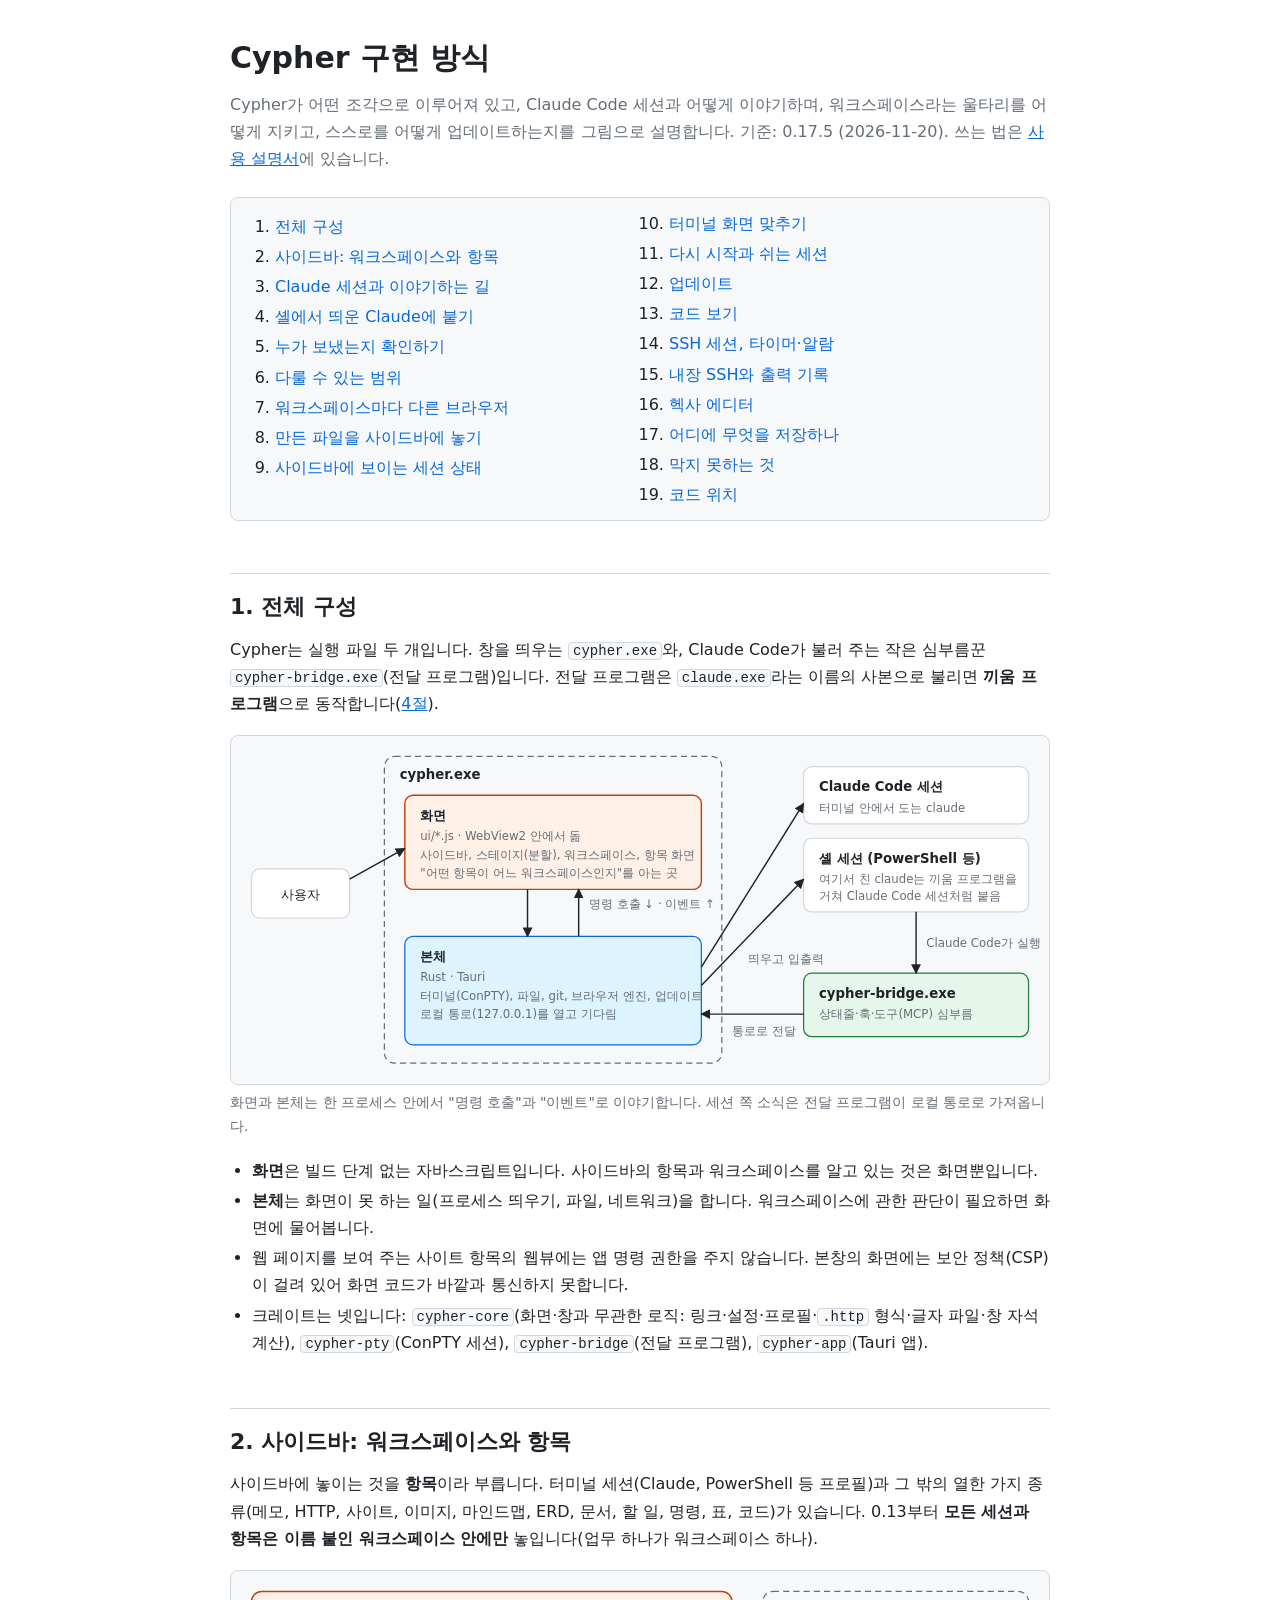
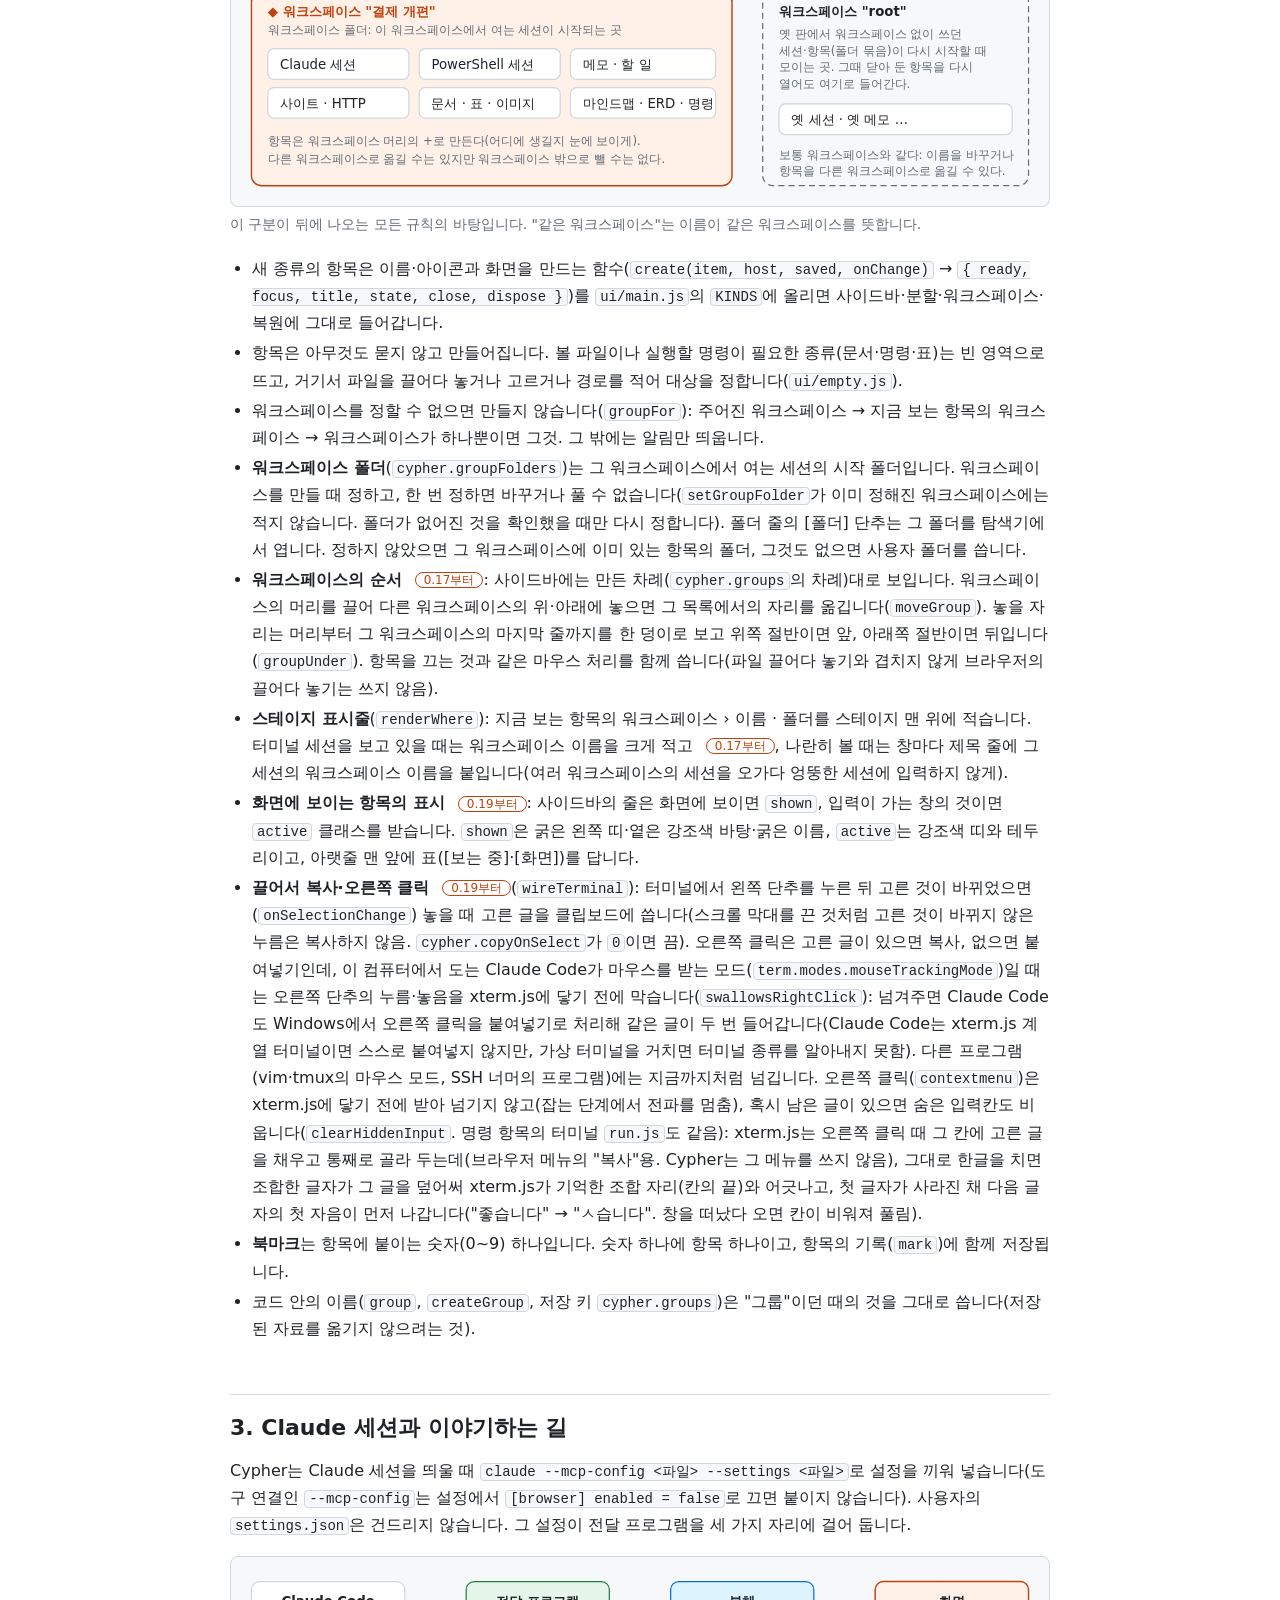
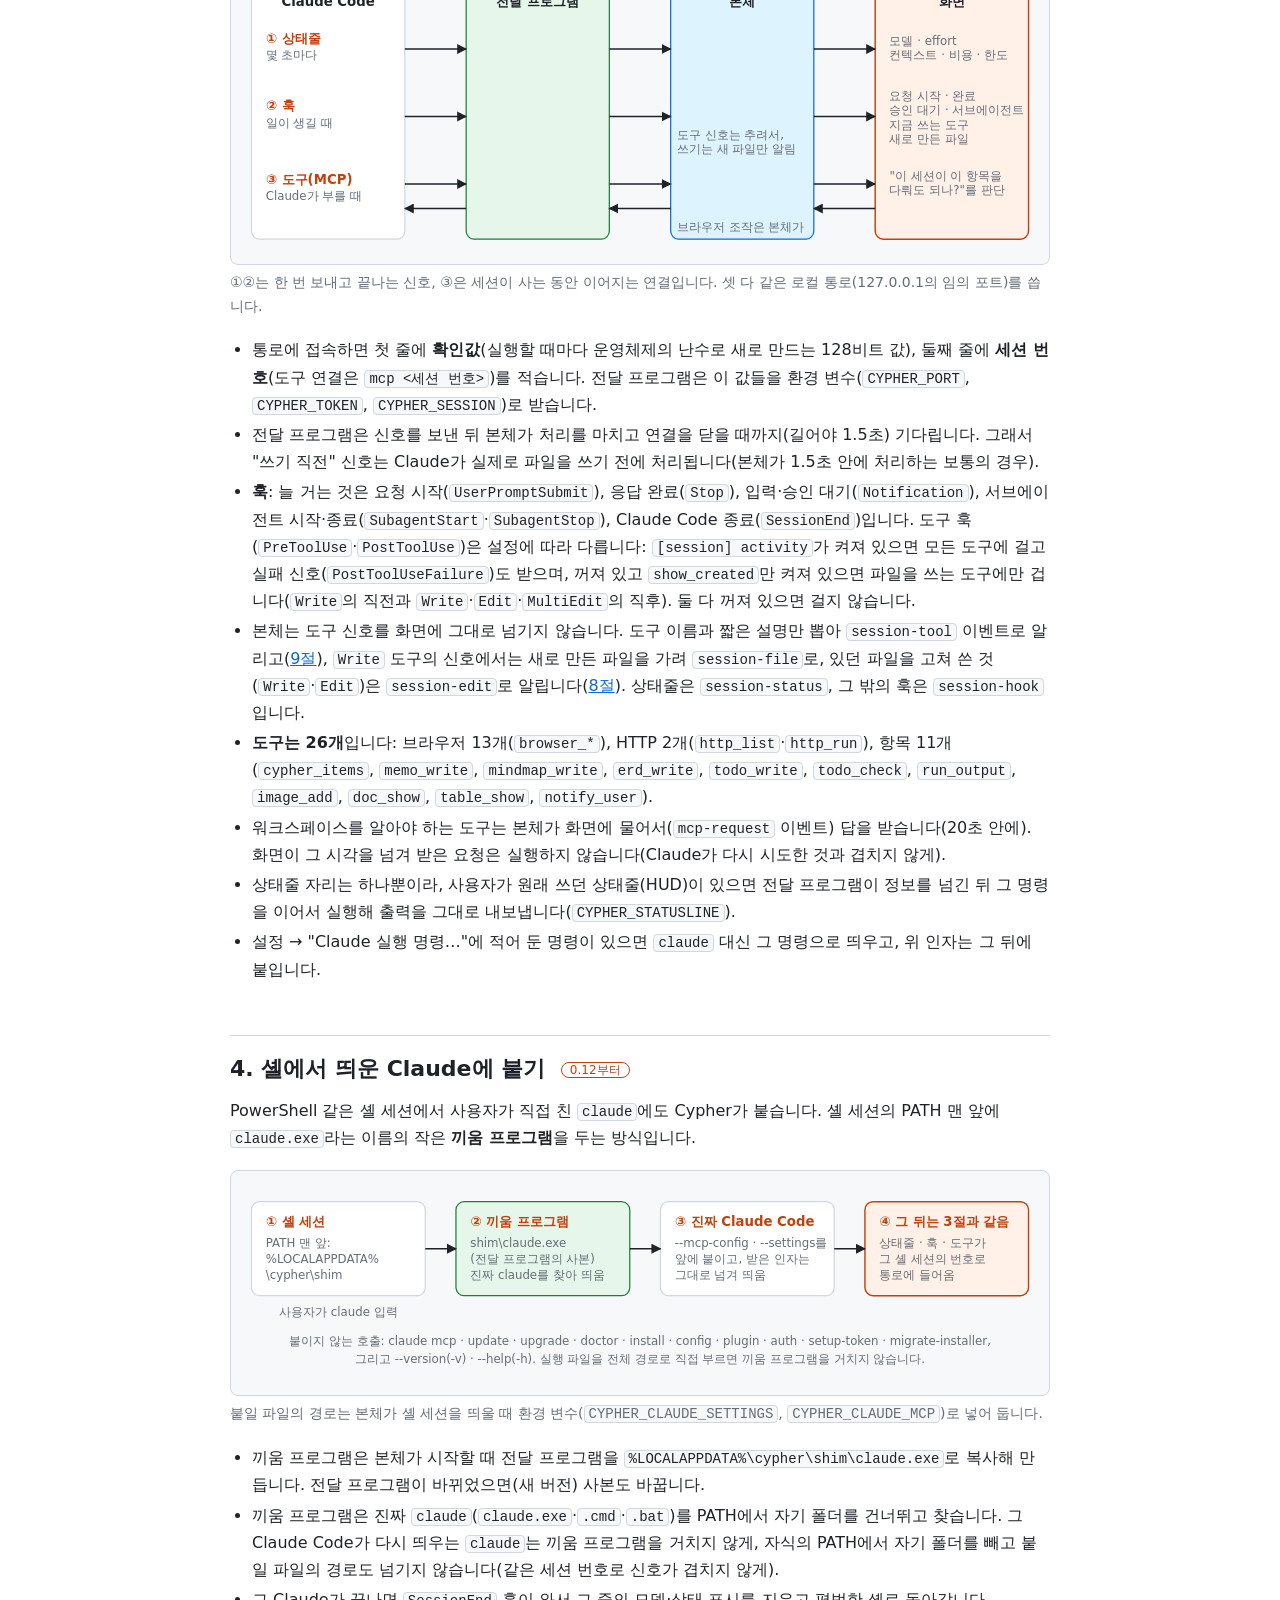
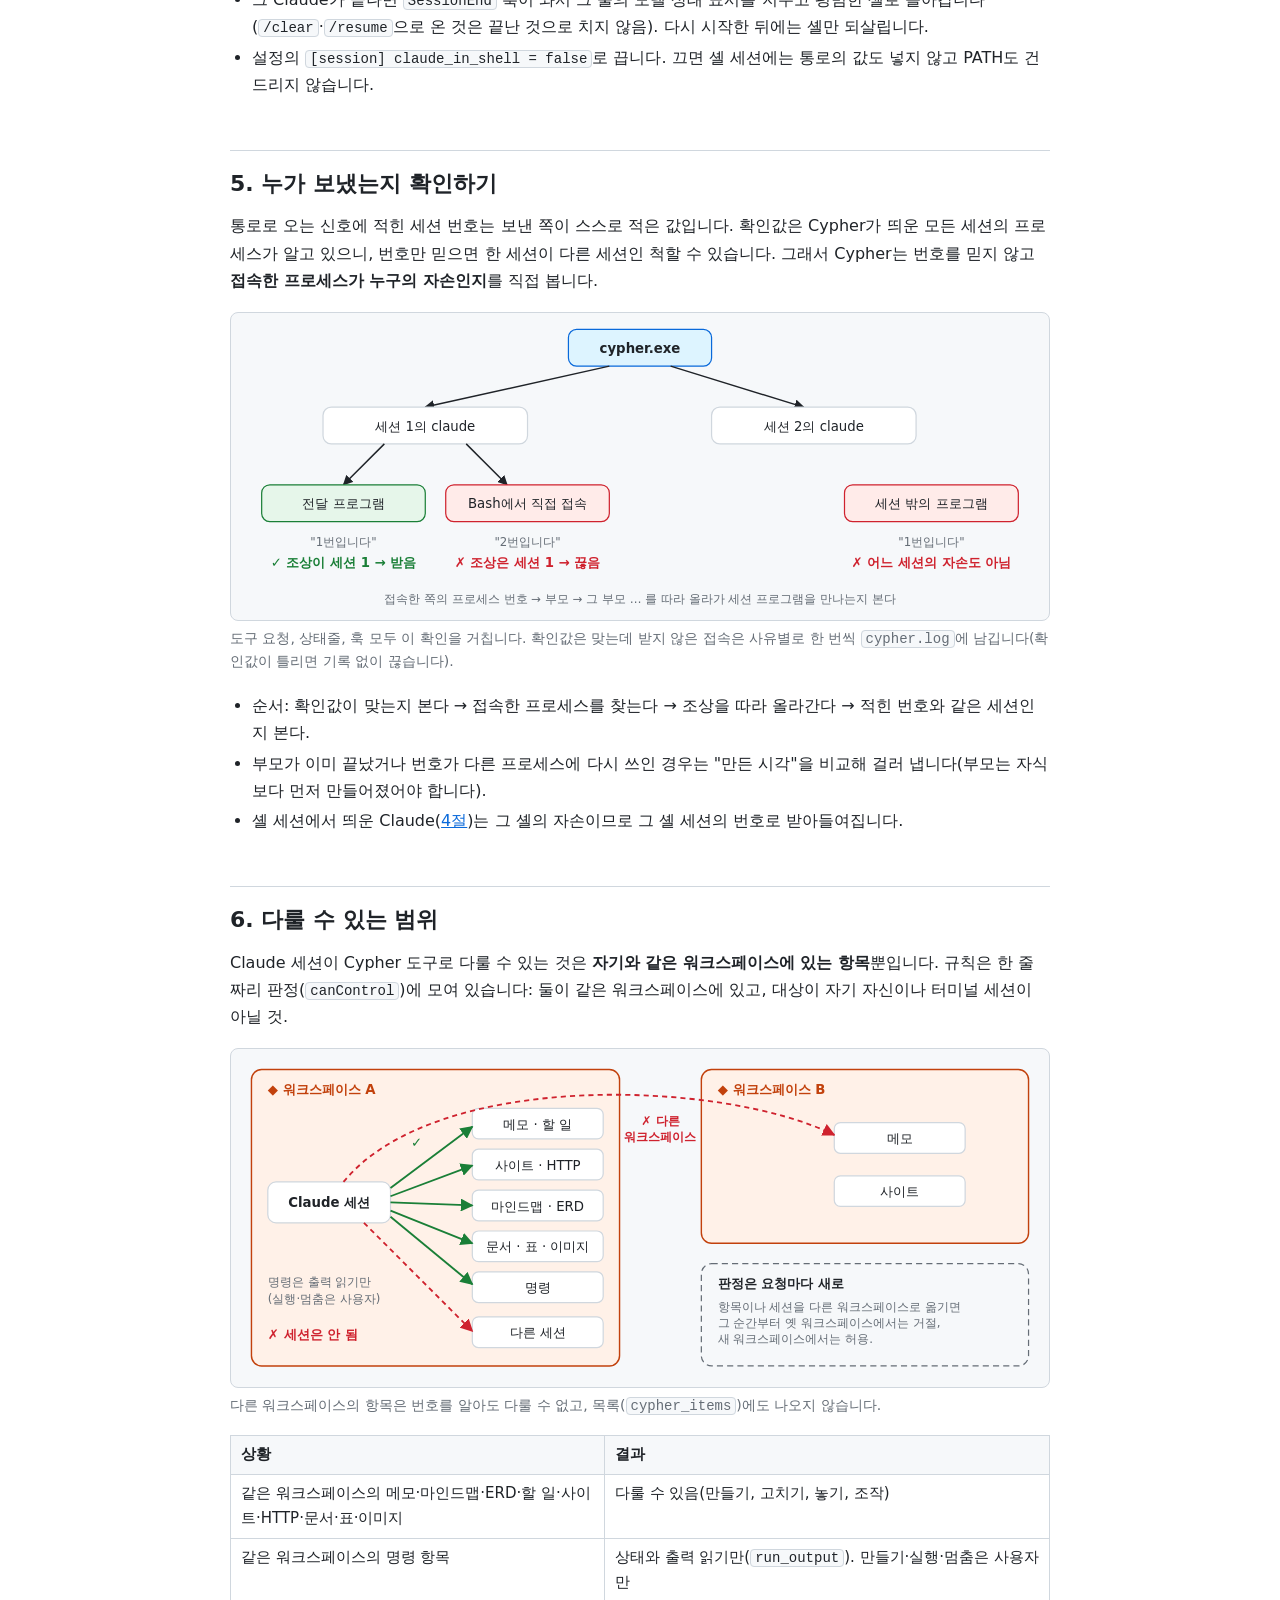
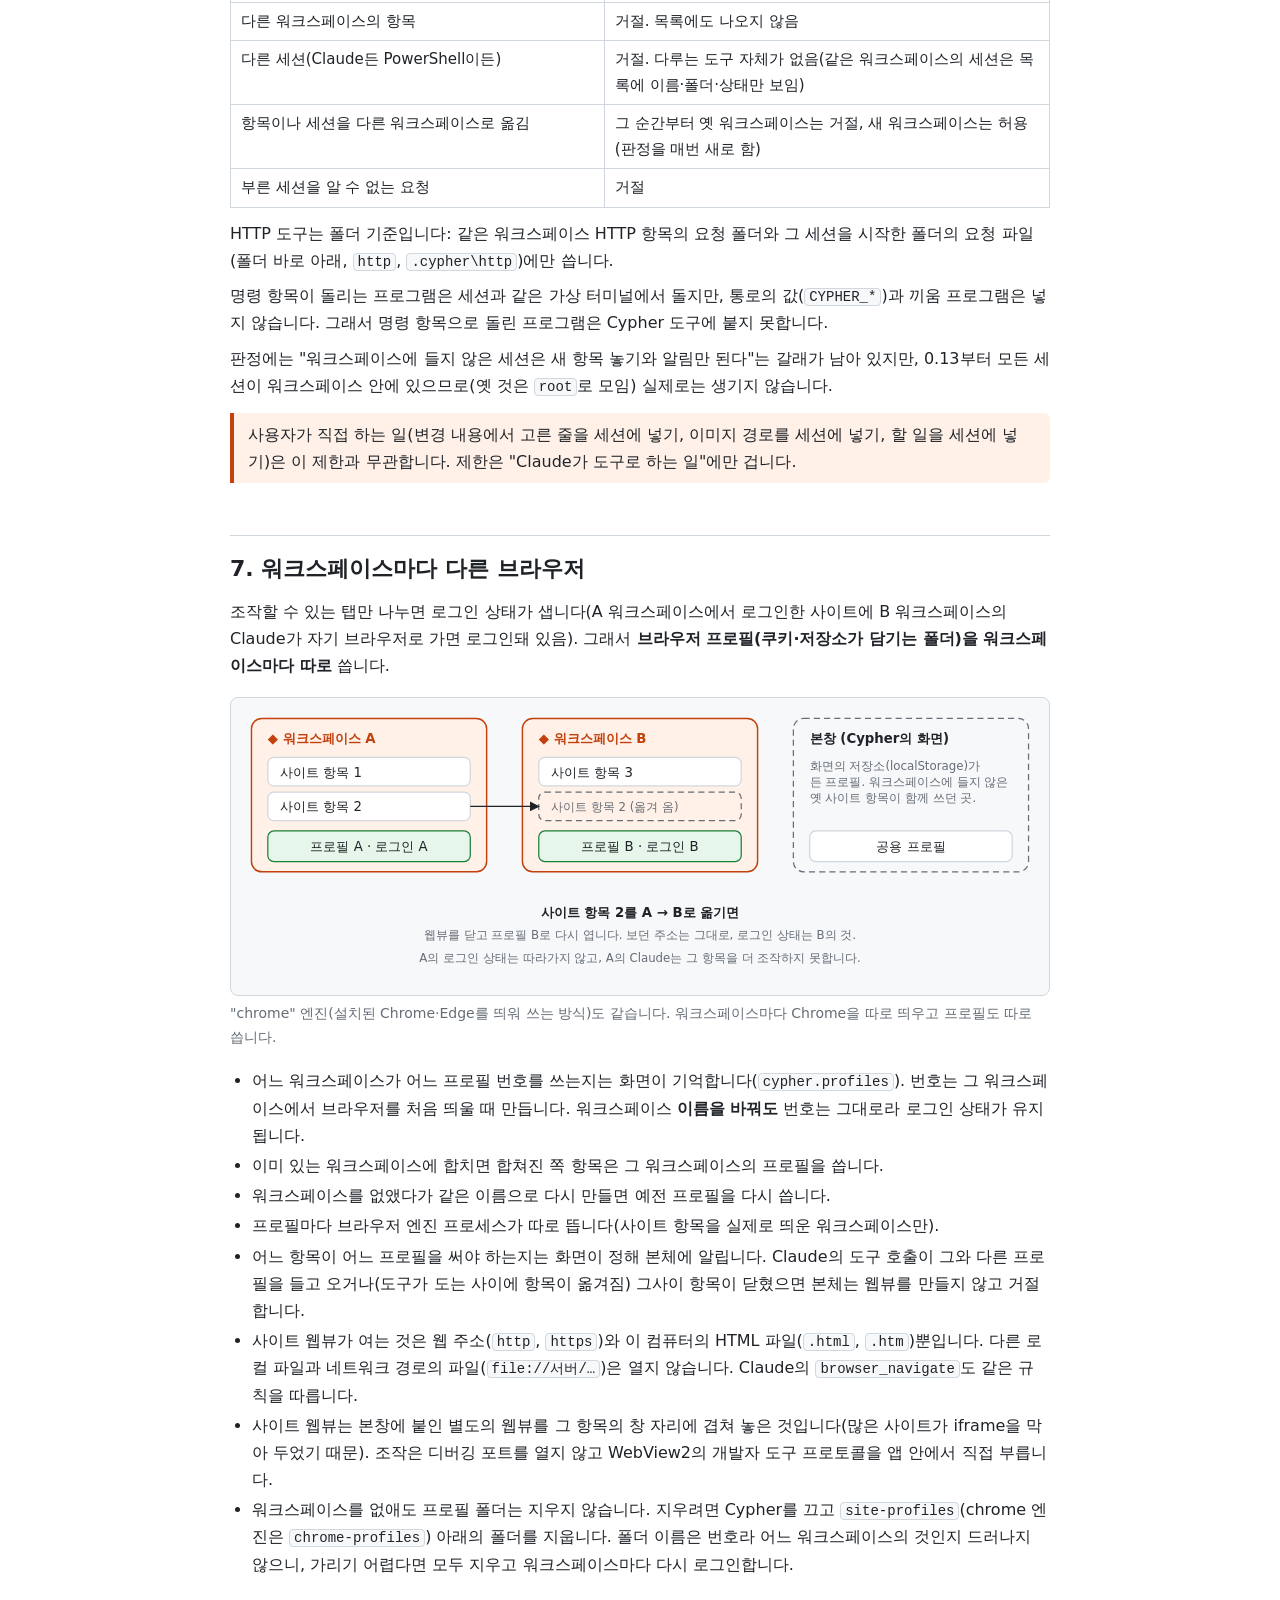
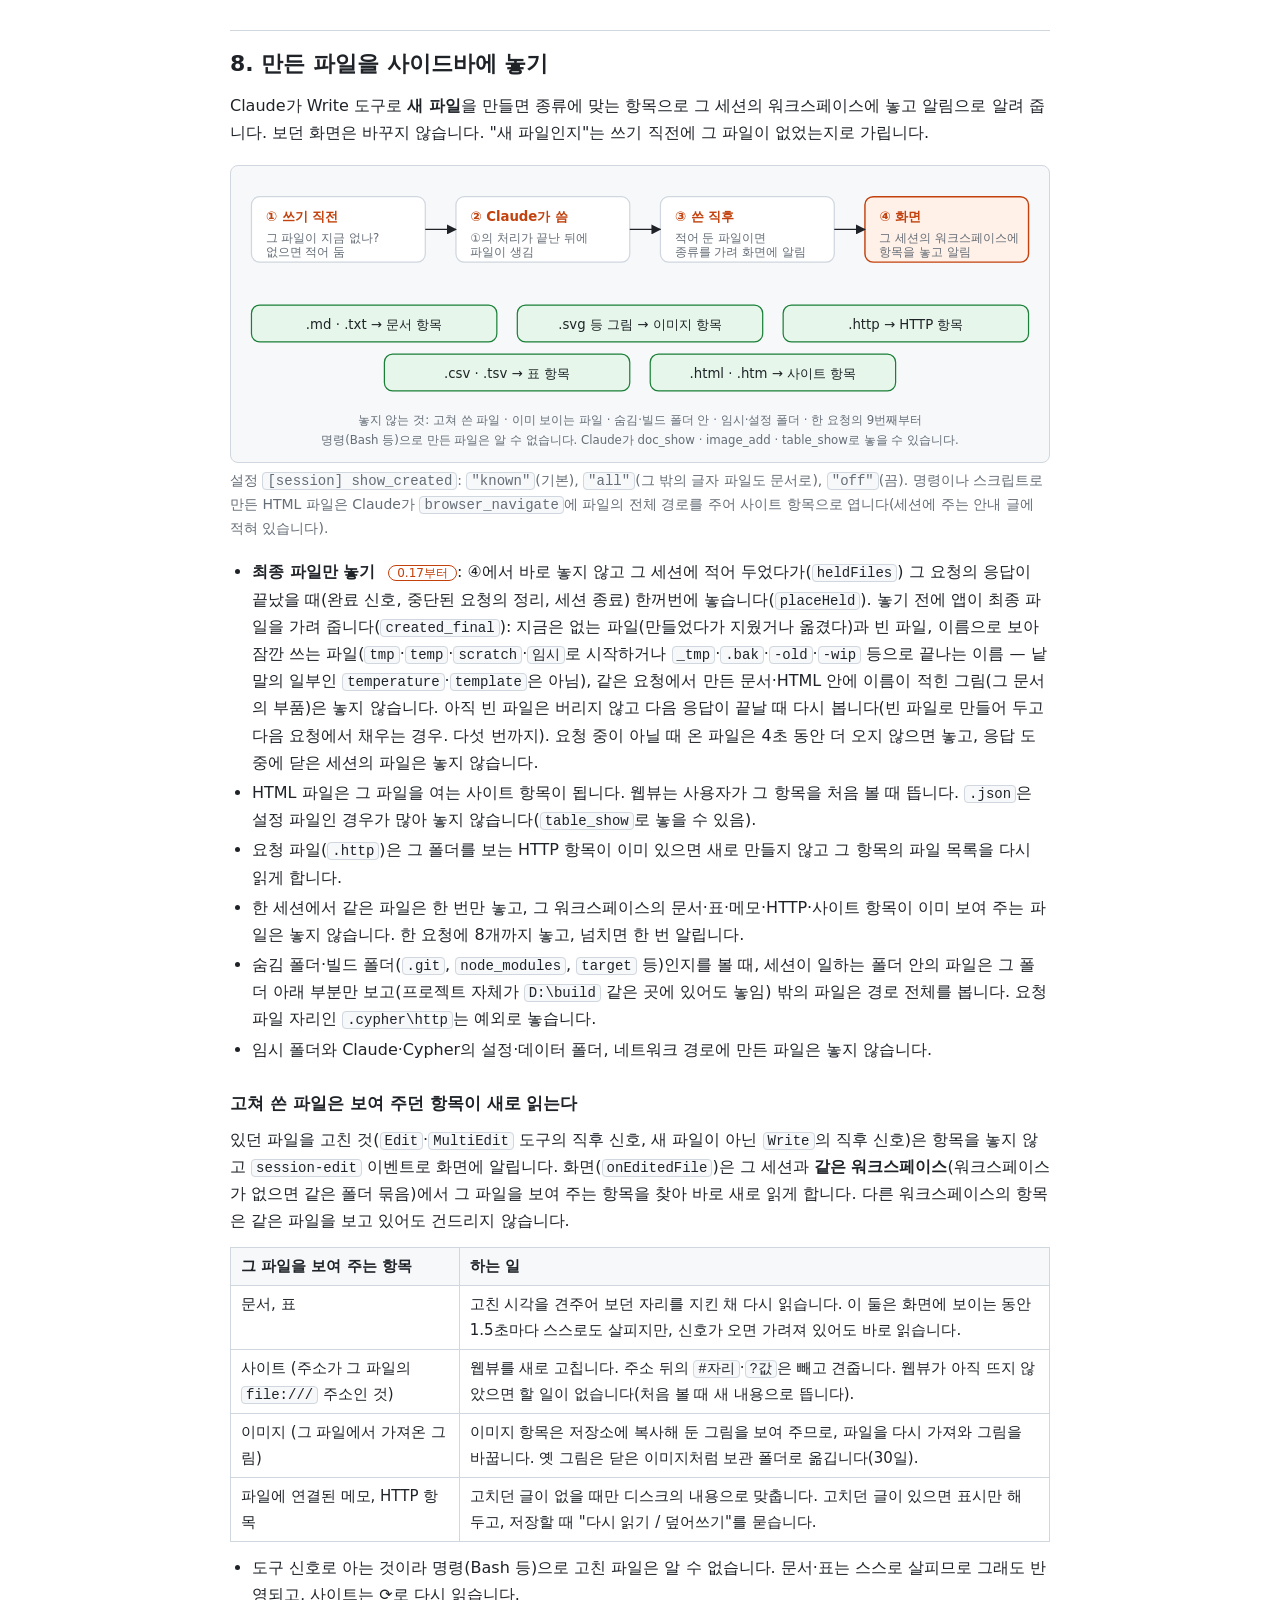
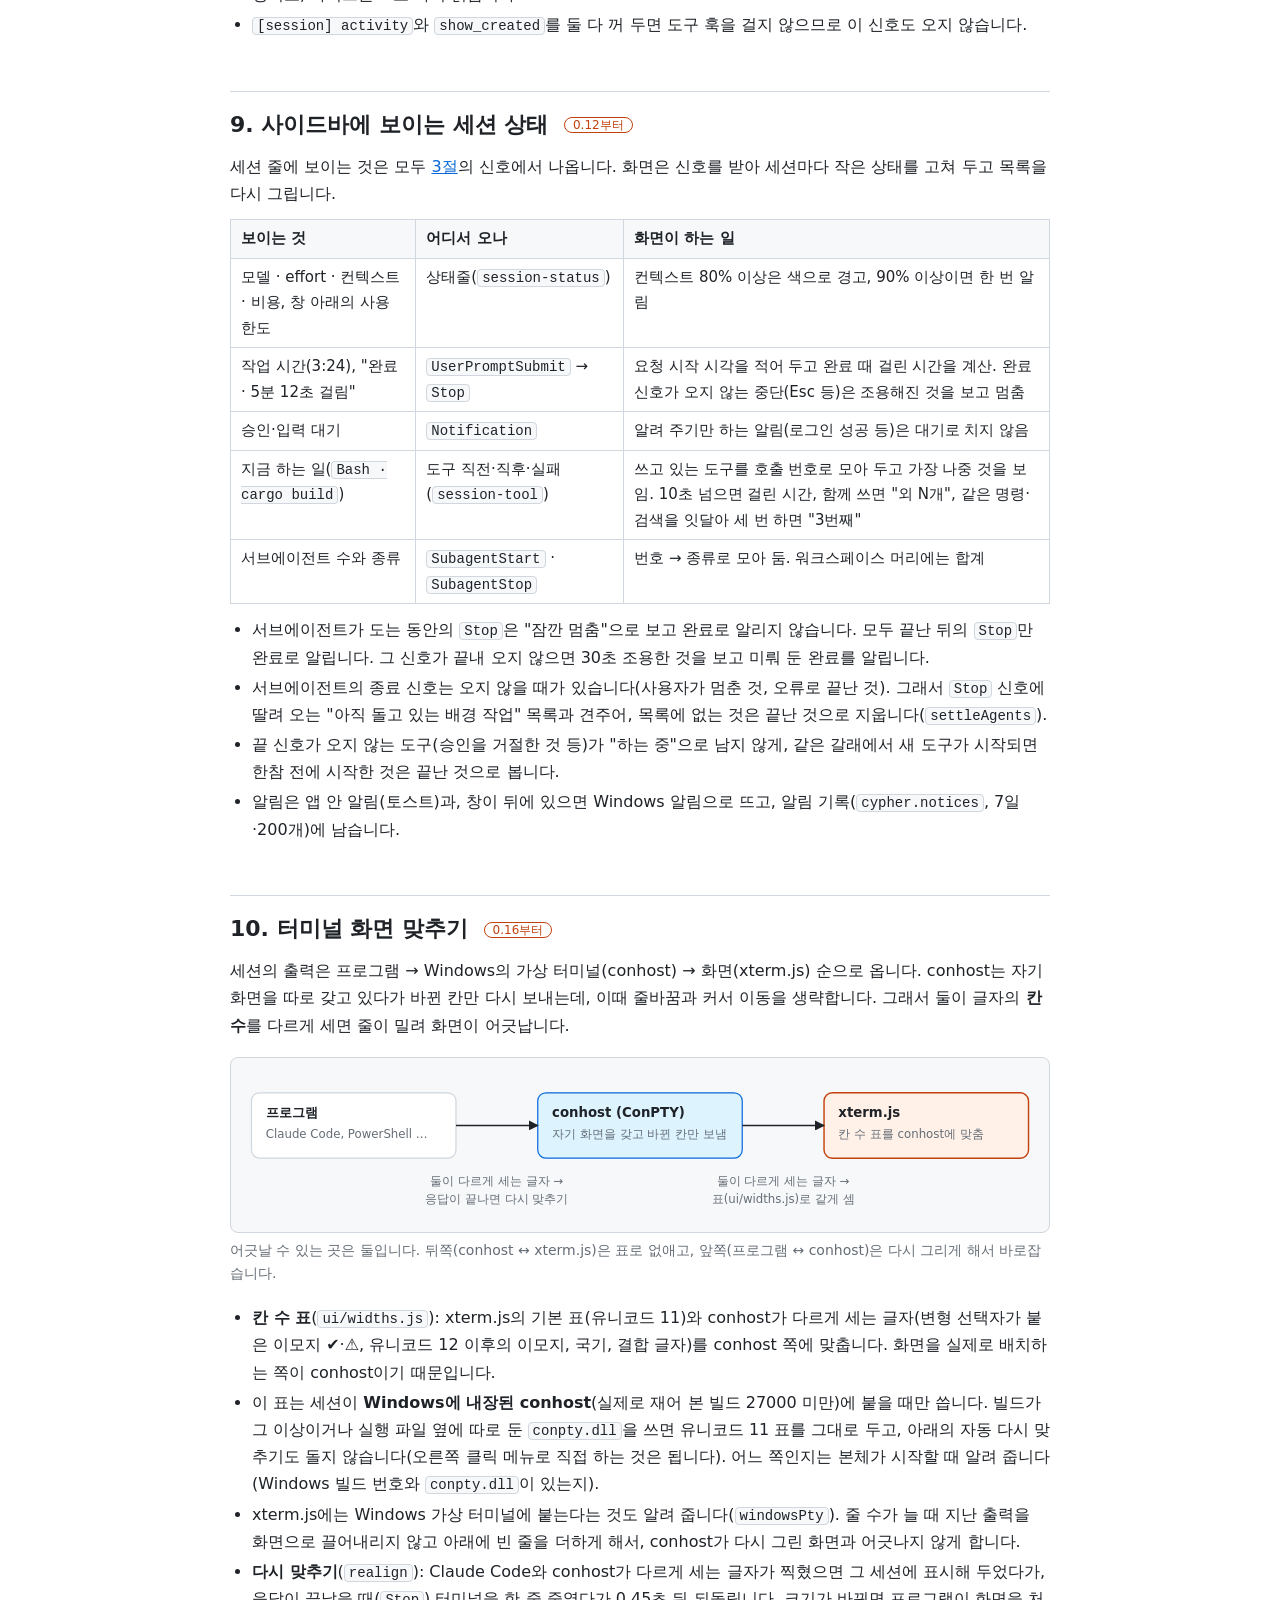
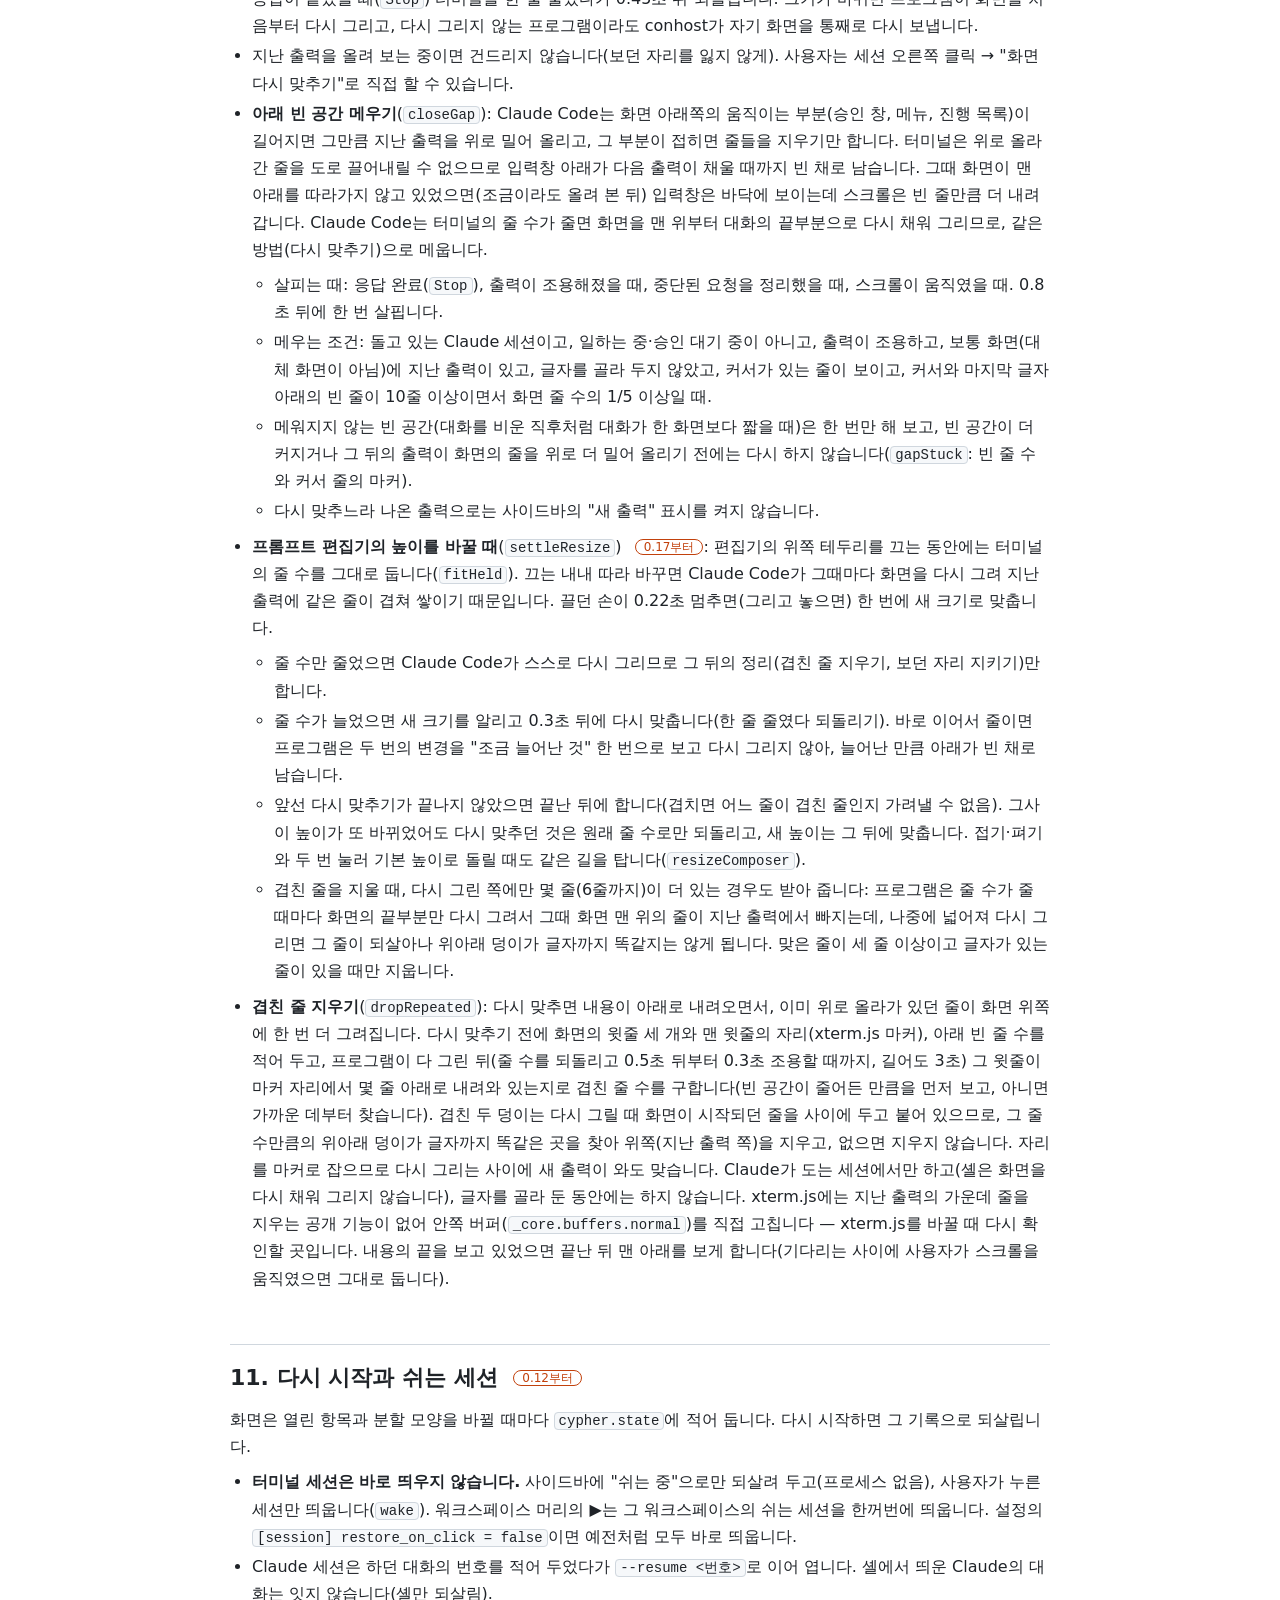
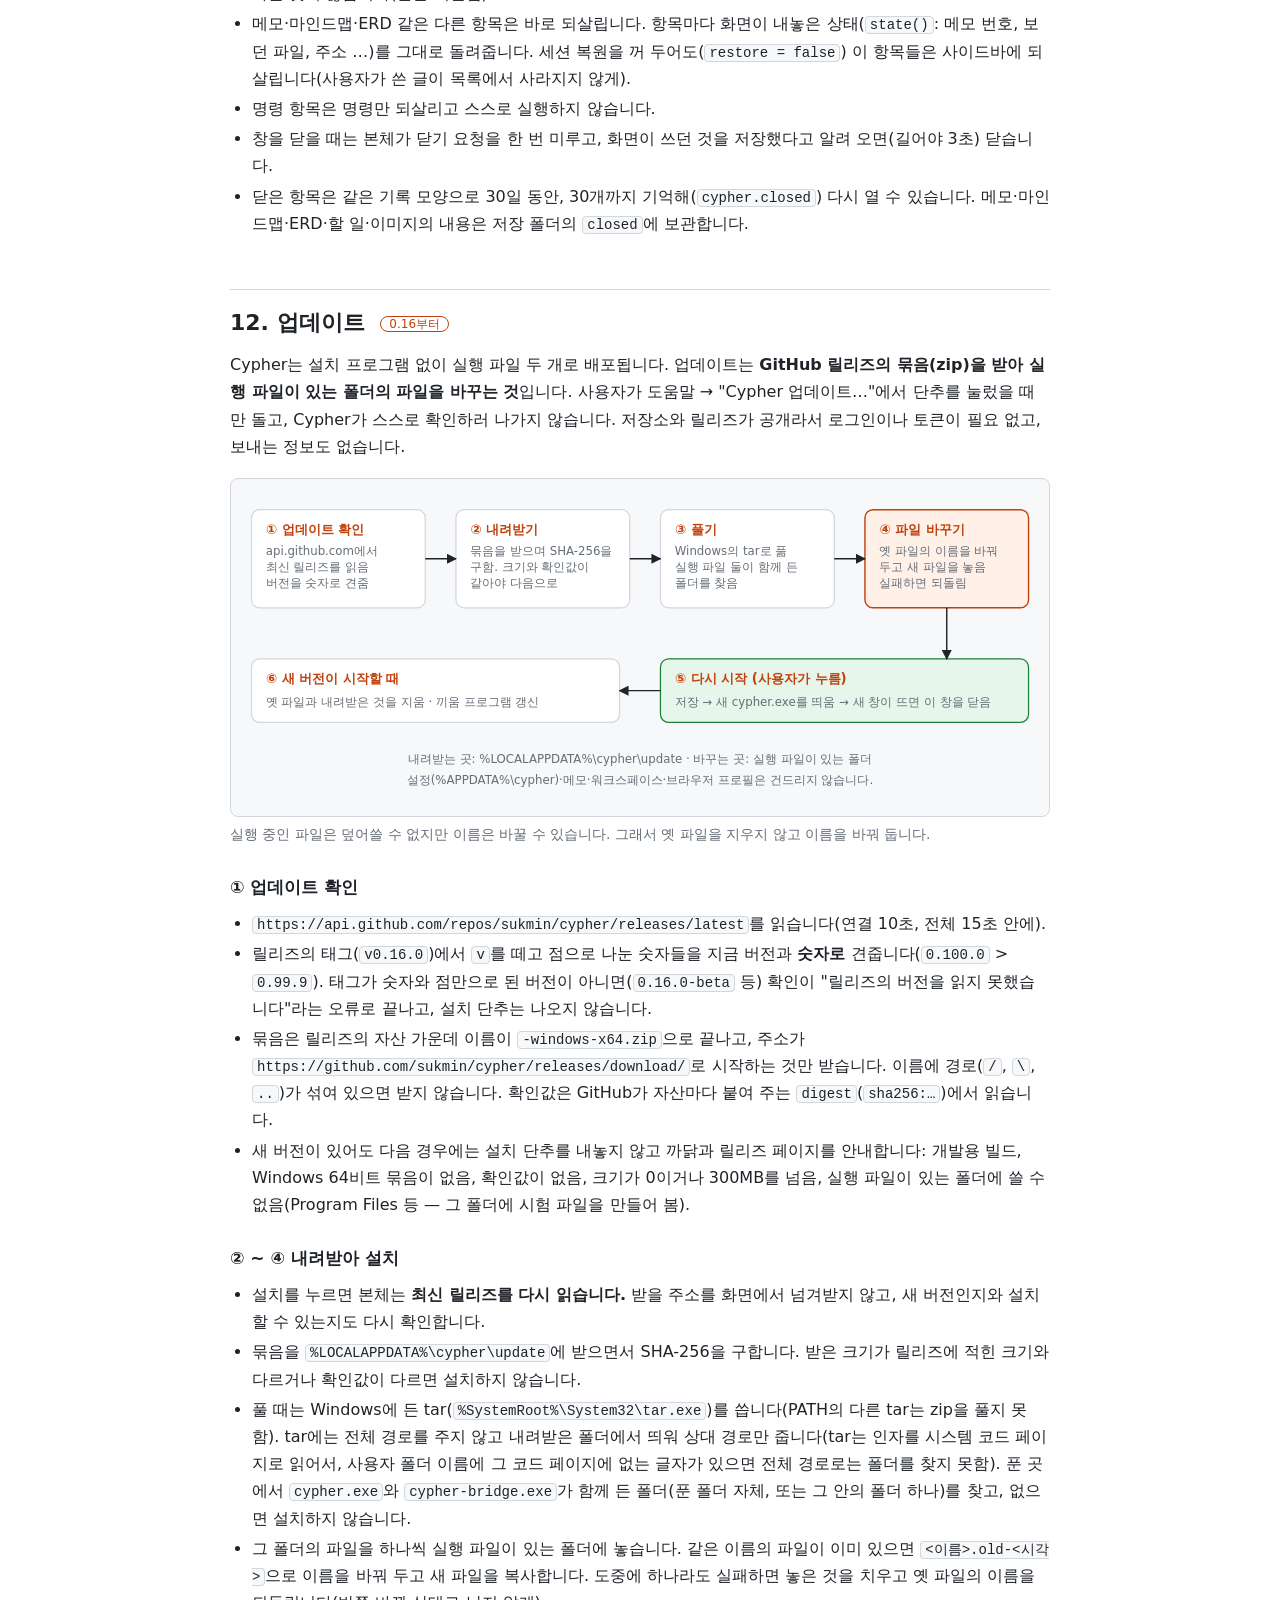
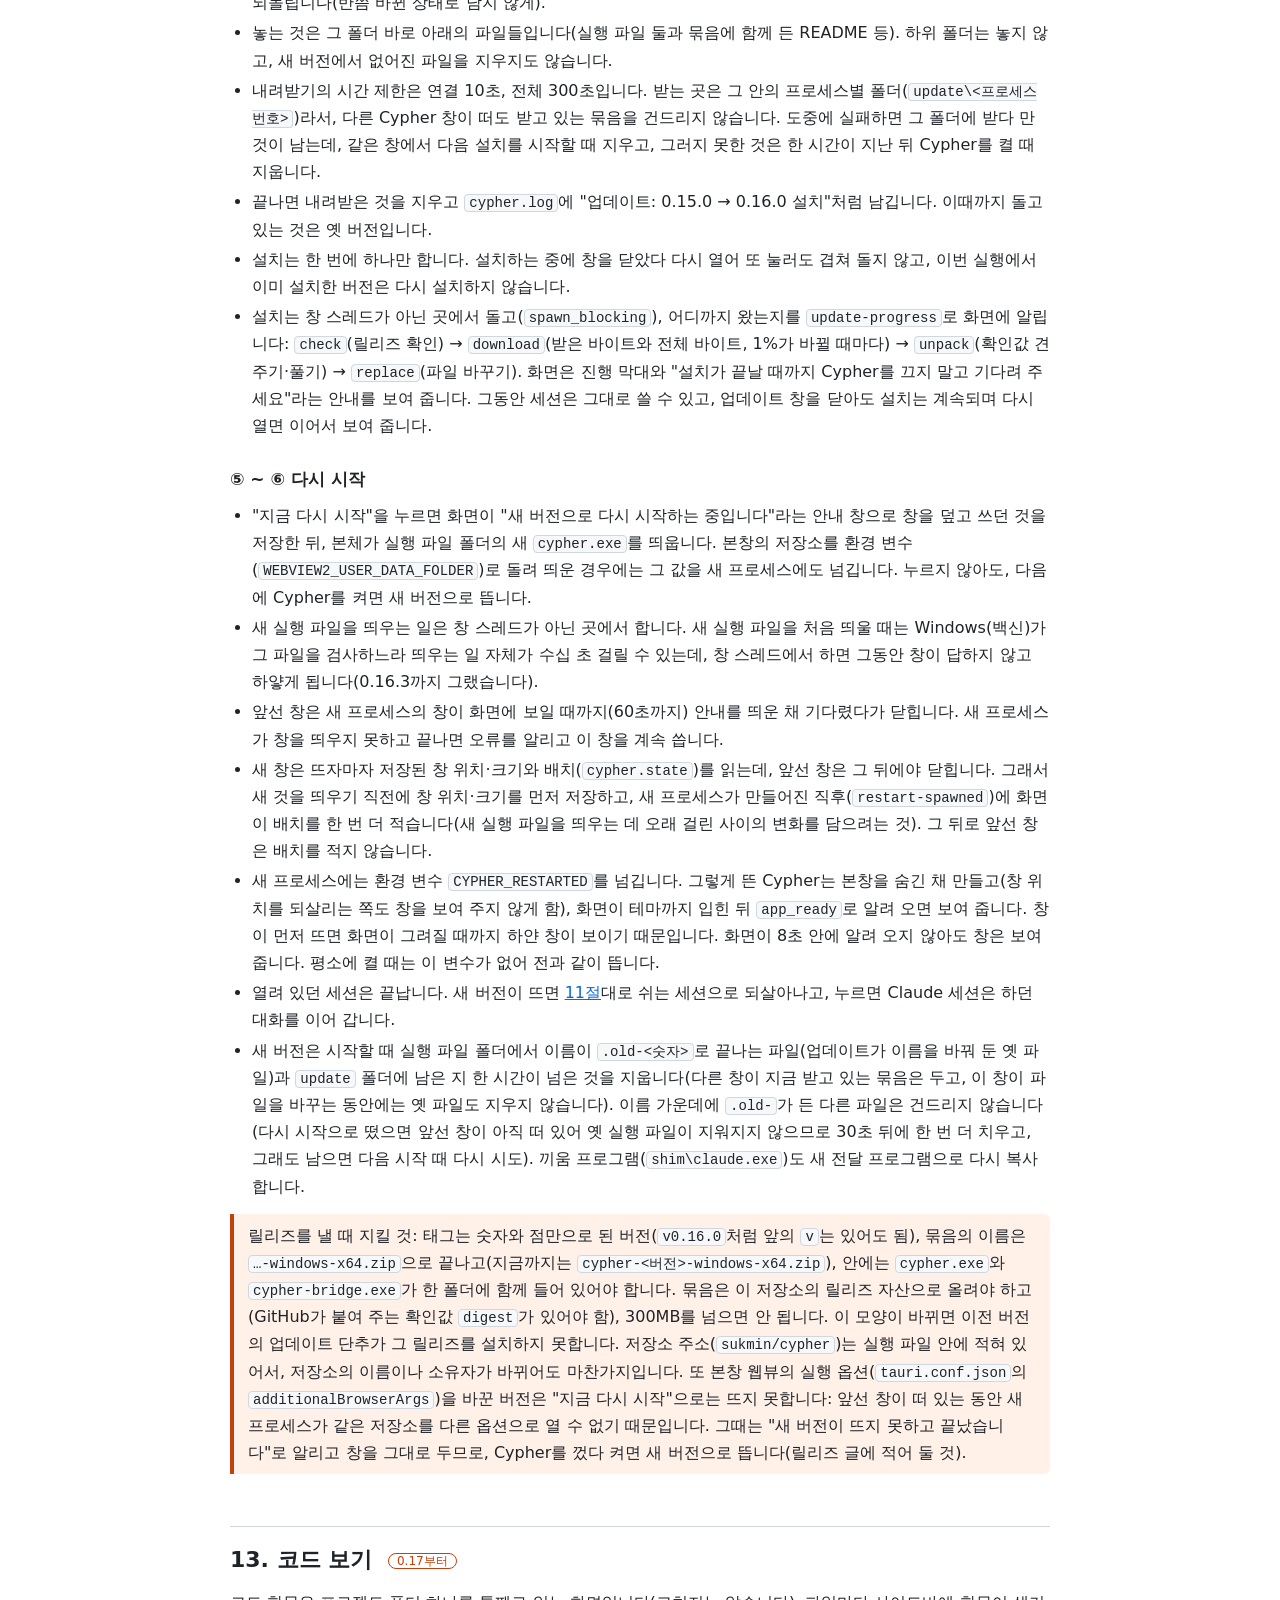
==== docs/architecture.html @ b6925a36 "0.19.0: 코드 차이 보기, SSH 글자 크기, 끌어서 복사, 워크스페이스별 SSH 연결, 오른쪽 클릭 붙여넣기·한글 첫 글자 고침 새 기능 - 코드 항목: [바뀐 파일] 목록" ====
<!doctype html>
<html lang="ko">
<head>
<meta charset="utf-8">
<meta name="viewport" content="width=device-width, initial-scale=1">
<title>Cypher 구현 방식</title>
<style>
  :root {
    --bg: #ffffff; --fg: #1f2328; --dim: #656d76; --line: #d0d7de; --box: #f6f8fa;
    --accent: #c2410c; --accent-soft: #fff1e8; --ok: #1a7f37; --ok-soft: #e6f6ea; --no: #cf222e; --no-soft: #ffebe9;
    --blue: #0969da; --blue-soft: #ddf4ff;
  }
  @media (prefers-color-scheme: dark) {
    :root {
      --bg: #0f1115; --fg: #e6e8eb; --dim: #9aa3ad; --line: #30363d; --box: #171b22;
      --accent: #f08a4b; --accent-soft: #2b1c12; --ok: #56d364; --ok-soft: #12261a; --no: #ff7b72; --no-soft: #2d1416;
      --blue: #58a6ff; --blue-soft: #10233a;
    }
  }
  * { box-sizing: border-box; }
  body { margin: 0; background: var(--bg); color: var(--fg); font: 16px/1.7 "Malgun Gothic", "Apple SD Gothic Neo", system-ui, sans-serif; }
  main { max-width: 860px; margin: 0 auto; padding: 32px 20px 80px; }
  h1 { font-size: 30px; margin: 0 0 6px; }
  h2 { font-size: 22px; margin: 52px 0 10px; padding-top: 14px; border-top: 1px solid var(--line); }
  h3 { font-size: 17px; margin: 26px 0 6px; }
  p { margin: 8px 0; }
  .lead { color: var(--dim); margin-bottom: 24px; }
  code { font: 14px Consolas, "D2Coding", monospace; background: var(--box); border: 1px solid var(--line); border-radius: 4px; padding: 0 4px; }
  a { color: var(--blue); }
  nav { background: var(--box); border: 1px solid var(--line); border-radius: 8px; padding: 12px 18px; margin: 20px 0; }
  nav ol { margin: 0; padding-left: 26px; columns: 2; column-gap: 32px; }
  nav a { color: var(--blue); text-decoration: none; }
  figure { margin: 18px 0; }
  figure svg { width: 100%; height: auto; display: block; border: 1px solid var(--line); border-radius: 8px; background: var(--box); }
  figcaption { color: var(--dim); font-size: 14px; margin-top: 6px; }
  table { border-collapse: collapse; width: 100%; margin: 12px 0; font-size: 15px; }
  th, td { border: 1px solid var(--line); padding: 6px 10px; text-align: left; vertical-align: top; }
  th { background: var(--box); }
  .note { border-left: 4px solid var(--accent); background: var(--accent-soft); padding: 8px 14px; border-radius: 0 6px 6px 0; margin: 14px 0; }
  ul, ol.steps { margin: 8px 0; padding-left: 22px; }
  li { margin: 3px 0; }
  .new { font-size: 12px; font-weight: normal; color: var(--accent); border: 1px solid var(--accent); border-radius: 99px; padding: 0 8px; margin-left: 8px; vertical-align: middle; }
  /* 그림 */
  svg text { font: 13px "Malgun Gothic", "Apple SD Gothic Neo", system-ui, sans-serif; fill: var(--fg); }
  svg .s { font-size: 11.5px; fill: var(--dim); }
  svg .h { font-weight: bold; }
  svg .b { fill: var(--bg); stroke: var(--line); stroke-width: 1.2; }
  svg .hi { fill: var(--accent-soft); stroke: var(--accent); stroke-width: 1.4; }
  svg .bl { fill: var(--blue-soft); stroke: var(--blue); stroke-width: 1.2; }
  svg .okb { fill: var(--ok-soft); stroke: var(--ok); stroke-width: 1.2; }
  svg .nob { fill: var(--no-soft); stroke: var(--no); stroke-width: 1.2; }
  svg .zone { fill: none; stroke: var(--dim); stroke-width: 1.2; stroke-dasharray: 6 4; }
  svg .a { stroke: var(--fg); stroke-width: 1.4; fill: none; marker-end: url(#arrow); }
  svg .aok { stroke: var(--ok); stroke-width: 1.8; fill: none; marker-end: url(#arrow-ok); }
  svg .ano { stroke: var(--no); stroke-width: 1.8; fill: none; stroke-dasharray: 5 4; marker-end: url(#arrow-no); }
  svg .tok { fill: var(--ok); font-weight: bold; }
  svg .tno { fill: var(--no); font-weight: bold; }
  svg .tac { fill: var(--accent); font-weight: bold; }
</style>
</head>
<body>
<!-- 그림들이 함께 쓰는 화살촉 -->
<svg width="0" height="0" style="position:absolute" aria-hidden="true">
  <defs>
    <marker id="arrow" viewBox="0 0 10 10" refX="9" refY="5" markerWidth="7" markerHeight="7" orient="auto-start-reverse"><path d="M0 0 L10 5 L0 10 z" fill="var(--fg)"/></marker>
    <marker id="arrow-ok" viewBox="0 0 10 10" refX="9" refY="5" markerWidth="7" markerHeight="7" orient="auto-start-reverse"><path d="M0 0 L10 5 L0 10 z" fill="var(--ok)"/></marker>
    <marker id="arrow-no" viewBox="0 0 10 10" refX="9" refY="5" markerWidth="7" markerHeight="7" orient="auto-start-reverse"><path d="M0 0 L10 5 L0 10 z" fill="var(--no)"/></marker>
  </defs>
</svg>
<main>
<h1>Cypher 구현 방식</h1>
<p class="lead">Cypher가 어떤 조각으로 이루어져 있고, Claude Code 세션과 어떻게 이야기하며, 워크스페이스라는 울타리를 어떻게 지키고, 스스로를 어떻게 업데이트하는지를 그림으로 설명합니다. 기준: 0.17.5 (2026-11-20). 쓰는 법은 <a href="manual.html">사용 설명서</a>에 있습니다.</p>

<nav>
<ol>
  <li><a href="#parts">전체 구성</a></li>
  <li><a href="#items">사이드바: 워크스페이스와 항목</a></li>
  <li><a href="#channel">Claude 세션과 이야기하는 길</a></li>
  <li><a href="#shim">셸에서 띄운 Claude에 붙기</a></li>
  <li><a href="#identity">누가 보냈는지 확인하기</a></li>
  <li><a href="#scope">다룰 수 있는 범위</a></li>
  <li><a href="#profiles">워크스페이스마다 다른 브라우저</a></li>
  <li><a href="#created">만든 파일을 사이드바에 놓기</a></li>
  <li><a href="#activity">사이드바에 보이는 세션 상태</a></li>
  <li><a href="#widths">터미널 화면 맞추기</a></li>
  <li><a href="#restore">다시 시작과 쉬는 세션</a></li>
  <li><a href="#update">업데이트</a></li>
  <li><a href="#code">코드 보기</a></li>
  <li><a href="#ssh">SSH 세션, 타이머·알람</a></li>
  <li><a href="#builtin-ssh">내장 SSH와 출력 기록</a></li>
  <li><a href="#hex">헥사 에디터</a></li>
  <li><a href="#storage">어디에 무엇을 저장하나</a></li>
  <li><a href="#limits">막지 못하는 것</a></li>
  <li><a href="#files">코드 위치</a></li>
</ol>
</nav>

<h2 id="parts">1. 전체 구성</h2>
<p>Cypher는 실행 파일 두 개입니다. 창을 띄우는 <code>cypher.exe</code>와, Claude Code가 불러 주는 작은 심부름꾼 <code>cypher-bridge.exe</code>(전달 프로그램)입니다. 전달 프로그램은 <code>claude.exe</code>라는 이름의 사본으로 불리면 <b>끼움 프로그램</b>으로 동작합니다(<a href="#shim">4절</a>).</p>
<figure>
<svg viewBox="0 0 800 340" role="img" aria-label="전체 구성 그림">
  <rect class="zone" x="150" y="20" width="330" height="300" rx="10"/>
  <text x="165" y="42" class="h">cypher.exe</text>
  <rect class="hi" x="170" y="58" width="290" height="92" rx="8"/>
  <text x="185" y="82" class="h">화면</text>
  <text x="185" y="102" class="s">ui/*.js · WebView2 안에서 돎</text>
  <text x="185" y="120" class="s">사이드바, 스테이지(분할), 워크스페이스, 항목 화면</text>
  <text x="185" y="138" class="s">"어떤 항목이 어느 워크스페이스인지"를 아는 곳</text>
  <rect class="bl" x="170" y="196" width="290" height="106" rx="8"/>
  <text x="185" y="220" class="h">본체</text>
  <text x="185" y="240" class="s">Rust · Tauri</text>
  <text x="185" y="258" class="s">터미널(ConPTY), 파일, git, 브라우저 엔진, 업데이트</text>
  <text x="185" y="276" class="s">로컬 통로(127.0.0.1)를 열고 기다림</text>
  <path class="a" d="M290 150 L290 196"/>
  <path class="a" d="M340 196 L340 150"/>
  <text x="350" y="168" class="s">명령 호출 ↓ · 이벤트 ↑</text>

  <rect class="b" x="20" y="130" width="96" height="48" rx="8"/>
  <text x="68" y="159" text-anchor="middle">사용자</text>
  <path class="a" d="M116 140 L170 110"/>

  <rect class="b" x="560" y="30" width="220" height="56" rx="8"/>
  <text x="575" y="54" class="h">Claude Code 세션</text>
  <text x="575" y="74" class="s">터미널 안에서 도는 claude</text>
  <rect class="b" x="560" y="100" width="220" height="72" rx="8"/>
  <text x="575" y="124" class="h">셸 세션 (PowerShell 등)</text>
  <text x="575" y="144" class="s">여기서 친 claude는 끼움 프로그램을</text>
  <text x="575" y="160" class="s">거쳐 Claude Code 세션처럼 붙음</text>
  <path class="a" d="M460 226 L560 66"/>
  <path class="a" d="M460 244 L560 140"/>
  <text x="506" y="222" class="s">띄우고 입출력</text>

  <rect class="okb" x="560" y="232" width="220" height="62" rx="8"/>
  <text x="575" y="256" class="h">cypher-bridge.exe</text>
  <text x="575" y="276" class="s">상태줄·훅·도구(MCP) 심부름</text>
  <path class="a" d="M670 172 L670 232"/>
  <text x="680" y="206" class="s">Claude Code가 실행</text>
  <path class="a" d="M560 272 L460 272"/>
  <text x="490" y="292" class="s">통로로 전달</text>
</svg>
<figcaption>화면과 본체는 한 프로세스 안에서 "명령 호출"과 "이벤트"로 이야기합니다. 세션 쪽 소식은 전달 프로그램이 로컬 통로로 가져옵니다.</figcaption>
</figure>
<ul>
  <li><b>화면</b>은 빌드 단계 없는 자바스크립트입니다. 사이드바의 항목과 워크스페이스를 알고 있는 것은 화면뿐입니다.</li>
  <li><b>본체</b>는 화면이 못 하는 일(프로세스 띄우기, 파일, 네트워크)을 합니다. 워크스페이스에 관한 판단이 필요하면 화면에 물어봅니다.</li>
  <li>웹 페이지를 보여 주는 사이트 항목의 웹뷰에는 앱 명령 권한을 주지 않습니다. 본창의 화면에는 보안 정책(CSP)이 걸려 있어 화면 코드가 바깥과 통신하지 못합니다.</li>
  <li>크레이트는 넷입니다: <code>cypher-core</code>(화면·창과 무관한 로직: 링크·설정·프로필·<code>.http</code> 형식·글자 파일·창 자석 계산), <code>cypher-pty</code>(ConPTY 세션), <code>cypher-bridge</code>(전달 프로그램), <code>cypher-app</code>(Tauri 앱).</li>
</ul>

<h2 id="items">2. 사이드바: 워크스페이스와 항목</h2>
<p>사이드바에 놓이는 것을 <b>항목</b>이라 부릅니다. 터미널 세션(Claude, PowerShell 등 프로필)과 그 밖의 열한 가지 종류(메모, HTTP, 사이트, 이미지, 마인드맵, ERD, 문서, 할 일, 명령, 표, 코드)가 있습니다. 0.13부터 <b>모든 세션과 항목은 이름 붙인 워크스페이스 안에만</b> 놓입니다(업무 하나가 워크스페이스 하나).</p>
<figure>
<svg viewBox="0 0 800 230" role="img" aria-label="워크스페이스와 항목">
  <rect class="hi" x="20" y="20" width="470" height="190" rx="10"/>
  <text x="36" y="44" class="tac">◆ 워크스페이스 "결제 개편"</text>
  <text x="36" y="62" class="s">워크스페이스 폴더: 이 워크스페이스에서 여는 세션이 시작되는 곳</text>
  <rect class="b" x="36" y="76" width="138" height="30" rx="6"/><text x="48" y="96">Claude 세션</text>
  <rect class="b" x="184" y="76" width="138" height="30" rx="6"/><text x="196" y="96">PowerShell 세션</text>
  <rect class="b" x="332" y="76" width="142" height="30" rx="6"/><text x="344" y="96">메모 · 할 일</text>
  <rect class="b" x="36" y="114" width="138" height="30" rx="6"/><text x="48" y="134">사이트 · HTTP</text>
  <rect class="b" x="184" y="114" width="138" height="30" rx="6"/><text x="196" y="134">문서 · 표 · 이미지</text>
  <rect class="b" x="332" y="114" width="142" height="30" rx="6"/><text x="344" y="134">마인드맵 · ERD · 명령</text>
  <text x="36" y="170" class="s">항목은 워크스페이스 머리의 +로 만든다(어디에 생길지 눈에 보이게).</text>
  <text x="36" y="188" class="s">다른 워크스페이스로 옮길 수는 있지만 워크스페이스 밖으로 뺄 수는 없다.</text>

  <rect class="zone" x="520" y="20" width="260" height="190" rx="10"/>
  <text x="536" y="44" class="h">워크스페이스 "root"</text>
  <text x="536" y="66" class="s">옛 판에서 워크스페이스 없이 쓰던</text>
  <text x="536" y="82" class="s">세션·항목(폴더 묶음)이 다시 시작할 때</text>
  <text x="536" y="98" class="s">모이는 곳. 그때 닫아 둔 항목을 다시</text>
  <text x="536" y="114" class="s">열어도 여기로 들어간다.</text>
  <rect class="b" x="536" y="130" width="228" height="30" rx="6"/><text x="548" y="150">옛 세션 · 옛 메모 …</text>
  <text x="536" y="184" class="s">보통 워크스페이스와 같다: 이름을 바꾸거나</text>
  <text x="536" y="200" class="s">항목을 다른 워크스페이스로 옮길 수 있다.</text>
</svg>
<figcaption>이 구분이 뒤에 나오는 모든 규칙의 바탕입니다. "같은 워크스페이스"는 이름이 같은 워크스페이스를 뜻합니다.</figcaption>
</figure>
<ul>
  <li>새 종류의 항목은 이름·아이콘과 화면을 만드는 함수(<code>create(item, host, saved, onChange)</code> → <code>{ ready, focus, title, state, close, dispose }</code>)를 <code>ui/main.js</code>의 <code>KINDS</code>에 올리면 사이드바·분할·워크스페이스·복원에 그대로 들어갑니다.</li>
  <li>항목은 아무것도 묻지 않고 만들어집니다. 볼 파일이나 실행할 명령이 필요한 종류(문서·명령·표)는 빈 영역으로 뜨고, 거기서 파일을 끌어다 놓거나 고르거나 경로를 적어 대상을 정합니다(<code>ui/empty.js</code>).</li>
  <li>워크스페이스를 정할 수 없으면 만들지 않습니다(<code>groupFor</code>): 주어진 워크스페이스 → 지금 보는 항목의 워크스페이스 → 워크스페이스가 하나뿐이면 그것. 그 밖에는 알림만 띄웁니다.</li>
  <li><b>워크스페이스 폴더</b>(<code>cypher.groupFolders</code>)는 그 워크스페이스에서 여는 세션의 시작 폴더입니다. 워크스페이스를 만들 때 정하고, 한 번 정하면 바꾸거나 풀 수 없습니다(<code>setGroupFolder</code>가 이미 정해진 워크스페이스에는 적지 않습니다. 폴더가 없어진 것을 확인했을 때만 다시 정합니다). 폴더 줄의 [폴더] 단추는 그 폴더를 탐색기에서 엽니다. 정하지 않았으면 그 워크스페이스에 이미 있는 항목의 폴더, 그것도 없으면 사용자 폴더를 씁니다.</li>
  <li><b>워크스페이스의 순서</b> <span class="new">0.17부터</span>: 사이드바에는 만든 차례(<code>cypher.groups</code>의 차례)대로 보입니다. 워크스페이스의 머리를 끌어 다른 워크스페이스의 위·아래에 놓으면 그 목록에서의 자리를 옮깁니다(<code>moveGroup</code>). 놓을 자리는 머리부터 그 워크스페이스의 마지막 줄까지를 한 덩이로 보고 위쪽 절반이면 앞, 아래쪽 절반이면 뒤입니다(<code>groupUnder</code>). 항목을 끄는 것과 같은 마우스 처리를 함께 씁니다(파일 끌어다 놓기와 겹치지 않게 브라우저의 끌어다 놓기는 쓰지 않음).</li>
  <li><b>스테이지 표시줄</b>(<code>renderWhere</code>): 지금 보는 항목의 워크스페이스 › 이름 · 폴더를 스테이지 맨 위에 적습니다. 터미널 세션을 보고 있을 때는 워크스페이스 이름을 크게 적고 <span class="new">0.17부터</span>, 나란히 볼 때는 창마다 제목 줄에 그 세션의 워크스페이스 이름을 붙입니다(여러 워크스페이스의 세션을 오가다 엉뚱한 세션에 입력하지 않게).</li>
  <li><b>화면에 보이는 항목의 표시</b> <span class="new">0.19부터</span>: 사이드바의 줄은 화면에 보이면 <code>shown</code>, 입력이 가는 창의 것이면 <code>active</code> 클래스를 받습니다. <code>shown</code>은 굵은 왼쪽 띠·옅은 강조색 바탕·굵은 이름, <code>active</code>는 강조색 띠와 테두리이고, 아랫줄 맨 앞에 표([보는 중]·[화면])를 답니다.</li>
  <li><b>끌어서 복사·오른쪽 클릭</b> <span class="new">0.19부터</span>(<code>wireTerminal</code>): 터미널에서 왼쪽 단추를 누른 뒤 고른 것이 바뀌었으면(<code>onSelectionChange</code>) 놓을 때 고른 글을 클립보드에 씁니다(스크롤 막대를 끈 것처럼 고른 것이 바뀌지 않은 누름은 복사하지 않음. <code>cypher.copyOnSelect</code>가 <code>0</code>이면 끔). 오른쪽 클릭은 고른 글이 있으면 복사, 없으면 붙여넣기인데, 이 컴퓨터에서 도는 Claude Code가 마우스를 받는 모드(<code>term.modes.mouseTrackingMode</code>)일 때는 오른쪽 단추의 누름·놓음을 xterm.js에 닿기 전에 막습니다(<code>swallowsRightClick</code>): 넘겨주면 Claude Code도 Windows에서 오른쪽 클릭을 붙여넣기로 처리해 같은 글이 두 번 들어갑니다(Claude Code는 xterm.js 계열 터미널이면 스스로 붙여넣지 않지만, 가상 터미널을 거치면 터미널 종류를 알아내지 못함). 다른 프로그램(vim·tmux의 마우스 모드, SSH 너머의 프로그램)에는 지금까지처럼 넘깁니다. 오른쪽 클릭(<code>contextmenu</code>)은 xterm.js에 닿기 전에 받아 넘기지 않고(잡는 단계에서 전파를 멈춤), 혹시 남은 글이 있으면 숨은 입력칸도 비웁니다(<code>clearHiddenInput</code>. 명령 항목의 터미널 <code>run.js</code>도 같음): xterm.js는 오른쪽 클릭 때 그 칸에 고른 글을 채우고 통째로 골라 두는데(브라우저 메뉴의 "복사"용. Cypher는 그 메뉴를 쓰지 않음), 그대로 한글을 치면 조합한 글자가 그 글을 덮어써 xterm.js가 기억한 조합 자리(칸의 끝)와 어긋나고, 첫 글자가 사라진 채 다음 글자의 첫 자음이 먼저 나갑니다("좋습니다" → "ㅅ습니다". 창을 떠났다 오면 칸이 비워져 풀림).</li>
  <li><b>북마크</b>는 항목에 붙이는 숫자(0~9) 하나입니다. 숫자 하나에 항목 하나이고, 항목의 기록(<code>mark</code>)에 함께 저장됩니다.</li>
  <li>코드 안의 이름(<code>group</code>, <code>createGroup</code>, 저장 키 <code>cypher.groups</code>)은 "그룹"이던 때의 것을 그대로 씁니다(저장된 자료를 옮기지 않으려는 것).</li>
</ul>

<h2 id="channel">3. Claude 세션과 이야기하는 길</h2>
<p>Cypher는 Claude 세션을 띄울 때 <code>claude --mcp-config &lt;파일&gt; --settings &lt;파일&gt;</code>로 설정을 끼워 넣습니다(도구 연결인 <code>--mcp-config</code>는 설정에서 <code>[browser] enabled = false</code>로 끄면 붙이지 않습니다). 사용자의 <code>settings.json</code>은 건드리지 않습니다. 그 설정이 전달 프로그램을 세 가지 자리에 걸어 둡니다.</p>
<figure>
<svg viewBox="0 0 800 300" role="img" aria-label="신호가 흐르는 길">
  <rect class="b" x="20" y="24" width="150" height="252" rx="8"/>
  <text x="95" y="48" text-anchor="middle" class="h">Claude Code</text>
  <rect class="okb" x="230" y="24" width="140" height="252" rx="8"/>
  <text x="300" y="48" text-anchor="middle" class="h">전달 프로그램</text>
  <rect class="bl" x="430" y="24" width="140" height="252" rx="8"/>
  <text x="500" y="48" text-anchor="middle" class="h">본체</text>
  <rect class="hi" x="630" y="24" width="150" height="252" rx="8"/>
  <text x="705" y="48" text-anchor="middle" class="h">화면</text>

  <text x="34" y="84" class="tac">① 상태줄</text>
  <text x="34" y="100" class="s">몇 초마다</text>
  <path class="a" d="M170 90 L230 90"/><path class="a" d="M370 90 L430 90"/><path class="a" d="M570 90 L630 90"/>
  <text x="644" y="86" class="s">모델 · effort</text><text x="644" y="100" class="s">컨텍스트 · 비용 · 한도</text>

  <text x="34" y="150" class="tac">② 훅</text>
  <text x="34" y="166" class="s">일이 생길 때</text>
  <path class="a" d="M170 156 L230 156"/><path class="a" d="M370 156 L430 156"/><path class="a" d="M570 156 L630 156"/>
  <text x="644" y="140" class="s">요청 시작 · 완료</text><text x="644" y="154" class="s">승인 대기 · 서브에이전트</text><text x="644" y="168" class="s">지금 쓰는 도구</text><text x="644" y="182" class="s">새로 만든 파일</text>
  <text x="436" y="178" class="s">도구 신호는 추려서,</text><text x="436" y="192" class="s">쓰기는 새 파일만 알림</text>

  <text x="34" y="222" class="tac">③ 도구(MCP)</text>
  <text x="34" y="238" class="s">Claude가 부를 때</text>
  <path class="a" d="M170 222 L230 222"/><path class="a" d="M370 222 L430 222"/><path class="a" d="M570 222 L630 222"/>
  <path class="a" d="M630 246 L570 246"/><path class="a" d="M430 246 L370 246"/><path class="a" d="M230 246 L170 246"/>
  <text x="644" y="218" class="s">"이 세션이 이 항목을</text><text x="644" y="232" class="s">다뤄도 되나?"를 판단</text>
  <text x="436" y="268" class="s">브라우저 조작은 본체가</text>
</svg>
<figcaption>①②는 한 번 보내고 끝나는 신호, ③은 세션이 사는 동안 이어지는 연결입니다. 셋 다 같은 로컬 통로(127.0.0.1의 임의 포트)를 씁니다.</figcaption>
</figure>
<ul>
  <li>통로에 접속하면 첫 줄에 <b>확인값</b>(실행할 때마다 운영체제의 난수로 새로 만드는 128비트 값), 둘째 줄에 <b>세션 번호</b>(도구 연결은 <code>mcp &lt;세션 번호&gt;</code>)를 적습니다. 전달 프로그램은 이 값들을 환경 변수(<code>CYPHER_PORT</code>, <code>CYPHER_TOKEN</code>, <code>CYPHER_SESSION</code>)로 받습니다.</li>
  <li>전달 프로그램은 신호를 보낸 뒤 본체가 처리를 마치고 연결을 닫을 때까지(길어야 1.5초) 기다립니다. 그래서 "쓰기 직전" 신호는 Claude가 실제로 파일을 쓰기 전에 처리됩니다(본체가 1.5초 안에 처리하는 보통의 경우).</li>
  <li><b>훅</b>: 늘 거는 것은 요청 시작(<code>UserPromptSubmit</code>), 응답 완료(<code>Stop</code>), 입력·승인 대기(<code>Notification</code>), 서브에이전트 시작·종료(<code>SubagentStart</code>·<code>SubagentStop</code>), Claude Code 종료(<code>SessionEnd</code>)입니다. 도구 훅(<code>PreToolUse</code>·<code>PostToolUse</code>)은 설정에 따라 다릅니다: <code>[session] activity</code>가 켜져 있으면 모든 도구에 걸고 실패 신호(<code>PostToolUseFailure</code>)도 받으며, 꺼져 있고 <code>show_created</code>만 켜져 있으면 파일을 쓰는 도구에만 겁니다(<code>Write</code>의 직전과 <code>Write</code>·<code>Edit</code>·<code>MultiEdit</code>의 직후). 둘 다 꺼져 있으면 걸지 않습니다.</li>
  <li>본체는 도구 신호를 화면에 그대로 넘기지 않습니다. 도구 이름과 짧은 설명만 뽑아 <code>session-tool</code> 이벤트로 알리고(<a href="#activity">9절</a>), <code>Write</code> 도구의 신호에서는 새로 만든 파일을 가려 <code>session-file</code>로, 있던 파일을 고쳐 쓴 것(<code>Write</code>·<code>Edit</code>)은 <code>session-edit</code>로 알립니다(<a href="#created">8절</a>). 상태줄은 <code>session-status</code>, 그 밖의 훅은 <code>session-hook</code>입니다.</li>
  <li><b>도구는 26개</b>입니다: 브라우저 13개(<code>browser_*</code>), HTTP 2개(<code>http_list</code>·<code>http_run</code>), 항목 11개(<code>cypher_items</code>, <code>memo_write</code>, <code>mindmap_write</code>, <code>erd_write</code>, <code>todo_write</code>, <code>todo_check</code>, <code>run_output</code>, <code>image_add</code>, <code>doc_show</code>, <code>table_show</code>, <code>notify_user</code>).</li>
  <li>워크스페이스를 알아야 하는 도구는 본체가 화면에 물어서(<code>mcp-request</code> 이벤트) 답을 받습니다(20초 안에). 화면이 그 시각을 넘겨 받은 요청은 실행하지 않습니다(Claude가 다시 시도한 것과 겹치지 않게).</li>
  <li>상태줄 자리는 하나뿐이라, 사용자가 원래 쓰던 상태줄(HUD)이 있으면 전달 프로그램이 정보를 넘긴 뒤 그 명령을 이어서 실행해 출력을 그대로 내보냅니다(<code>CYPHER_STATUSLINE</code>).</li>
  <li>설정 → "Claude 실행 명령…"에 적어 둔 명령이 있으면 <code>claude</code> 대신 그 명령으로 띄우고, 위 인자는 그 뒤에 붙입니다.</li>
</ul>

<h2 id="shim">4. 셸에서 띄운 Claude에 붙기 <span class="new">0.12부터</span></h2>
<p>PowerShell 같은 셸 세션에서 사용자가 직접 친 <code>claude</code>에도 Cypher가 붙습니다. 셸 세션의 PATH 맨 앞에 <code>claude.exe</code>라는 이름의 작은 <b>끼움 프로그램</b>을 두는 방식입니다.</p>
<figure>
<svg viewBox="0 0 800 220" role="img" aria-label="끼움 프로그램이 Claude Code를 띄우는 순서">
  <rect class="b" x="20" y="30" width="170" height="92" rx="8"/>
  <text x="34" y="54" class="tac">① 셸 세션</text>
  <text x="34" y="74" class="s">PATH 맨 앞:</text>
  <text x="34" y="90" class="s">%LOCALAPPDATA%</text>
  <text x="34" y="106" class="s">\cypher\shim</text>
  <rect class="okb" x="220" y="30" width="170" height="92" rx="8"/>
  <text x="234" y="54" class="tac">② 끼움 프로그램</text>
  <text x="234" y="74" class="s">shim\claude.exe</text>
  <text x="234" y="90" class="s">(전달 프로그램의 사본)</text>
  <text x="234" y="106" class="s">진짜 claude를 찾아 띄움</text>
  <rect class="b" x="420" y="30" width="170" height="92" rx="8"/>
  <text x="434" y="54" class="tac">③ 진짜 Claude Code</text>
  <text x="434" y="74" class="s">--mcp-config · --settings를</text>
  <text x="434" y="90" class="s">앞에 붙이고, 받은 인자는</text>
  <text x="434" y="106" class="s">그대로 넘겨 띄움</text>
  <rect class="hi" x="620" y="30" width="160" height="92" rx="8"/>
  <text x="634" y="54" class="tac">④ 그 뒤는 3절과 같음</text>
  <text x="634" y="74" class="s">상태줄 · 훅 · 도구가</text>
  <text x="634" y="90" class="s">그 셸 세션의 번호로</text>
  <text x="634" y="106" class="s">통로에 들어옴</text>
  <path class="a" d="M190 76 L220 76"/><path class="a" d="M390 76 L420 76"/><path class="a" d="M590 76 L620 76"/>
  <text x="105" y="142" text-anchor="middle" class="s">사용자가 claude 입력</text>
  <text x="400" y="170" text-anchor="middle" class="s">붙이지 않는 호출: claude mcp · update · upgrade · doctor · install · config · plugin · auth · setup-token · migrate-installer,</text>
  <text x="400" y="188" text-anchor="middle" class="s">그리고 --version(-v) · --help(-h). 실행 파일을 전체 경로로 직접 부르면 끼움 프로그램을 거치지 않습니다.</text>
</svg>
<figcaption>붙일 파일의 경로는 본체가 셸 세션을 띄울 때 환경 변수(<code>CYPHER_CLAUDE_SETTINGS</code>, <code>CYPHER_CLAUDE_MCP</code>)로 넣어 둡니다.</figcaption>
</figure>
<ul>
  <li>끼움 프로그램은 본체가 시작할 때 전달 프로그램을 <code>%LOCALAPPDATA%\cypher\shim\claude.exe</code>로 복사해 만듭니다. 전달 프로그램이 바뀌었으면(새 버전) 사본도 바꿉니다.</li>
  <li>끼움 프로그램은 진짜 <code>claude</code>(<code>claude.exe</code>·<code>.cmd</code>·<code>.bat</code>)를 PATH에서 자기 폴더를 건너뛰고 찾습니다. 그 Claude Code가 다시 띄우는 <code>claude</code>는 끼움 프로그램을 거치지 않게, 자식의 PATH에서 자기 폴더를 빼고 붙일 파일의 경로도 넘기지 않습니다(같은 세션 번호로 신호가 겹치지 않게).</li>
  <li>그 Claude가 끝나면 <code>SessionEnd</code> 훅이 와서 그 줄의 모델·상태 표시를 지우고 평범한 셸로 돌아갑니다(<code>/clear</code>·<code>/resume</code>으로 온 것은 끝난 것으로 치지 않음). 다시 시작한 뒤에는 셸만 되살립니다.</li>
  <li>설정의 <code>[session] claude_in_shell = false</code>로 끕니다. 끄면 셸 세션에는 통로의 값도 넣지 않고 PATH도 건드리지 않습니다.</li>
</ul>

<h2 id="identity">5. 누가 보냈는지 확인하기</h2>
<p>통로로 오는 신호에 적힌 세션 번호는 보낸 쪽이 스스로 적은 값입니다. 확인값은 Cypher가 띄운 모든 세션의 프로세스가 알고 있으니, 번호만 믿으면 한 세션이 다른 세션인 척할 수 있습니다. 그래서 Cypher는 번호를 믿지 않고 <b>접속한 프로세스가 누구의 자손인지</b>를 직접 봅니다.</p>
<figure>
<svg viewBox="0 0 800 300" role="img" aria-label="프로세스 조상으로 세션을 확인">
  <rect class="bl" x="330" y="16" width="140" height="36" rx="8"/><text x="400" y="39" text-anchor="middle" class="h">cypher.exe</text>
  <path class="a" d="M370 52 L190 92"/><path class="a" d="M430 52 L560 92"/>
  <rect class="b" x="90" y="92" width="200" height="36" rx="8"/><text x="190" y="115" text-anchor="middle">세션 1의 claude</text>
  <rect class="b" x="470" y="92" width="200" height="36" rx="8"/><text x="570" y="115" text-anchor="middle">세션 2의 claude</text>
  <path class="a" d="M150 128 L110 168"/><path class="a" d="M230 128 L270 168"/>
  <rect class="okb" x="30" y="168" width="160" height="36" rx="8"/><text x="110" y="191" text-anchor="middle">전달 프로그램</text>
  <rect class="nob" x="210" y="168" width="160" height="36" rx="8"/><text x="290" y="191" text-anchor="middle">Bash에서 직접 접속</text>
  <rect class="nob" x="600" y="168" width="170" height="36" rx="8"/><text x="685" y="191" text-anchor="middle">세션 밖의 프로그램</text>

  <text x="110" y="228" text-anchor="middle" class="s">"1번입니다"</text>
  <text x="110" y="248" text-anchor="middle" class="tok">✓ 조상이 세션 1 → 받음</text>
  <text x="290" y="228" text-anchor="middle" class="s">"2번입니다"</text>
  <text x="290" y="248" text-anchor="middle" class="tno">✗ 조상은 세션 1 → 끊음</text>
  <text x="685" y="228" text-anchor="middle" class="s">"1번입니다"</text>
  <text x="685" y="248" text-anchor="middle" class="tno">✗ 어느 세션의 자손도 아님</text>
  <text x="400" y="284" text-anchor="middle" class="s">접속한 쪽의 프로세스 번호 → 부모 → 그 부모 … 를 따라 올라가 세션 프로그램을 만나는지 본다</text>
</svg>
<figcaption>도구 요청, 상태줄, 훅 모두 이 확인을 거칩니다. 확인값은 맞는데 받지 않은 접속은 사유별로 한 번씩 <code>cypher.log</code>에 남깁니다(확인값이 틀리면 기록 없이 끊습니다).</figcaption>
</figure>
<ul>
  <li>순서: 확인값이 맞는지 본다 → 접속한 프로세스를 찾는다 → 조상을 따라 올라간다 → 적힌 번호와 같은 세션인지 본다.</li>
  <li>부모가 이미 끝났거나 번호가 다른 프로세스에 다시 쓰인 경우는 "만든 시각"을 비교해 걸러 냅니다(부모는 자식보다 먼저 만들어졌어야 합니다).</li>
  <li>셸 세션에서 띄운 Claude(<a href="#shim">4절</a>)는 그 셸의 자손이므로 그 셸 세션의 번호로 받아들여집니다.</li>
</ul>

<h2 id="scope">6. 다룰 수 있는 범위</h2>
<p>Claude 세션이 Cypher 도구로 다룰 수 있는 것은 <b>자기와 같은 워크스페이스에 있는 항목</b>뿐입니다. 규칙은 한 줄짜리 판정(<code>canControl</code>)에 모여 있습니다: 둘이 같은 워크스페이스에 있고, 대상이 자기 자신이나 터미널 세션이 아닐 것.</p>
<figure>
<svg viewBox="0 0 800 330" role="img" aria-label="워크스페이스 경계">
  <rect class="hi" x="20" y="20" width="360" height="290" rx="10"/>
  <text x="36" y="44" class="tac">◆ 워크스페이스 A</text>
  <rect class="b" x="36" y="130" width="120" height="40" rx="8"/><text x="96" y="155" text-anchor="middle" class="h">Claude 세션</text>
  <rect class="b" x="236" y="58" width="128" height="30" rx="6"/><text x="300" y="78" text-anchor="middle">메모 · 할 일</text>
  <rect class="b" x="236" y="98" width="128" height="30" rx="6"/><text x="300" y="118" text-anchor="middle">사이트 · HTTP</text>
  <rect class="b" x="236" y="138" width="128" height="30" rx="6"/><text x="300" y="158" text-anchor="middle">마인드맵 · ERD</text>
  <rect class="b" x="236" y="178" width="128" height="30" rx="6"/><text x="300" y="198" text-anchor="middle">문서 · 표 · 이미지</text>
  <rect class="b" x="236" y="218" width="128" height="30" rx="6"/><text x="300" y="238" text-anchor="middle">명령</text>
  <rect class="b" x="236" y="262" width="128" height="30" rx="6"/><text x="300" y="282" text-anchor="middle">다른 세션</text>
  <path class="aok" d="M156 136 L236 76"/><path class="aok" d="M156 144 L236 114"/><path class="aok" d="M156 150 L236 153"/><path class="aok" d="M156 158 L236 190"/>
  <path class="aok" d="M156 164 L236 230"/>
  <path class="ano" d="M130 170 L236 276"/>
  <text x="176" y="96" class="tok">✓</text>
  <text x="36" y="232" class="s">명령은 출력 읽기만</text>
  <text x="36" y="248" class="s">(실행·멈춤은 사용자)</text>
  <text x="36" y="284" class="tno">✗ 세션은 안 됨</text>

  <rect class="hi" x="460" y="20" width="320" height="170" rx="10"/>
  <text x="476" y="44" class="tac">◆ 워크스페이스 B</text>
  <rect class="b" x="590" y="72" width="128" height="30" rx="6"/><text x="654" y="92" text-anchor="middle">메모</text>
  <rect class="b" x="590" y="124" width="128" height="30" rx="6"/><text x="654" y="144" text-anchor="middle">사이트</text>
  <path class="ano" d="M110 130 C 200 20, 480 30, 590 84"/>
  <text x="420" y="74" text-anchor="middle" class="tno" style="font-size:12px">✗ 다른</text>
  <text x="420" y="90" text-anchor="middle" class="tno" style="font-size:12px">워크스페이스</text>

  <rect class="zone" x="460" y="210" width="320" height="100" rx="10"/>
  <text x="476" y="234" class="h">판정은 요청마다 새로</text>
  <text x="476" y="256" class="s">항목이나 세션을 다른 워크스페이스로 옮기면</text>
  <text x="476" y="272" class="s">그 순간부터 옛 워크스페이스에서는 거절,</text>
  <text x="476" y="288" class="s">새 워크스페이스에서는 허용.</text>
</svg>
<figcaption>다른 워크스페이스의 항목은 번호를 알아도 다룰 수 없고, 목록(<code>cypher_items</code>)에도 나오지 않습니다.</figcaption>
</figure>
<table>
  <tr><th>상황</th><th>결과</th></tr>
  <tr><td>같은 워크스페이스의 메모·마인드맵·ERD·할 일·사이트·HTTP·문서·표·이미지</td><td>다룰 수 있음(만들기, 고치기, 놓기, 조작)</td></tr>
  <tr><td>같은 워크스페이스의 명령 항목</td><td>상태와 출력 읽기만(<code>run_output</code>). 만들기·실행·멈춤은 사용자만</td></tr>
  <tr><td>다른 워크스페이스의 항목</td><td>거절. 목록에도 나오지 않음</td></tr>
  <tr><td>다른 세션(Claude든 PowerShell이든)</td><td>거절. 다루는 도구 자체가 없음(같은 워크스페이스의 세션은 목록에 이름·폴더·상태만 보임)</td></tr>
  <tr><td>항목이나 세션을 다른 워크스페이스로 옮김</td><td>그 순간부터 옛 워크스페이스는 거절, 새 워크스페이스는 허용(판정을 매번 새로 함)</td></tr>
  <tr><td>부른 세션을 알 수 없는 요청</td><td>거절</td></tr>
</table>
<p>HTTP 도구는 폴더 기준입니다: 같은 워크스페이스 HTTP 항목의 요청 폴더와 그 세션을 시작한 폴더의 요청 파일(폴더 바로 아래, <code>http</code>, <code>.cypher\http</code>)에만 씁니다.</p>
<p>명령 항목이 돌리는 프로그램은 세션과 같은 가상 터미널에서 돌지만, 통로의 값(<code>CYPHER_*</code>)과 끼움 프로그램은 넣지 않습니다. 그래서 명령 항목으로 돌린 프로그램은 Cypher 도구에 붙지 못합니다.</p>
<p>판정에는 "워크스페이스에 들지 않은 세션은 새 항목 놓기와 알림만 된다"는 갈래가 남아 있지만, 0.13부터 모든 세션이 워크스페이스 안에 있으므로(옛 것은 <code>root</code>로 모임) 실제로는 생기지 않습니다.</p>
<p class="note">사용자가 직접 하는 일(변경 내용에서 고른 줄을 세션에 넣기, 이미지 경로를 세션에 넣기, 할 일을 세션에 넣기)은 이 제한과 무관합니다. 제한은 "Claude가 도구로 하는 일"에만 겁니다.</p>

<h2 id="profiles">7. 워크스페이스마다 다른 브라우저</h2>
<p>조작할 수 있는 탭만 나누면 로그인 상태가 샙니다(A 워크스페이스에서 로그인한 사이트에 B 워크스페이스의 Claude가 자기 브라우저로 가면 로그인돼 있음). 그래서 <b>브라우저 프로필(쿠키·저장소가 담기는 폴더)을 워크스페이스마다 따로</b> 씁니다.</p>
<figure>
<svg viewBox="0 0 800 290" role="img" aria-label="워크스페이스별 브라우저 프로필">
  <rect class="hi" x="20" y="20" width="230" height="150" rx="10"/>
  <text x="36" y="44" class="tac">◆ 워크스페이스 A</text>
  <rect class="b" x="36" y="58" width="198" height="28" rx="6"/><text x="48" y="77">사이트 항목 1</text>
  <rect class="b" x="36" y="92" width="198" height="28" rx="6"/><text x="48" y="111">사이트 항목 2</text>
  <rect class="okb" x="36" y="130" width="198" height="30" rx="6"/><text x="135" y="150" text-anchor="middle">프로필 A · 로그인 A</text>

  <rect class="hi" x="285" y="20" width="230" height="150" rx="10"/>
  <text x="301" y="44" class="tac">◆ 워크스페이스 B</text>
  <rect class="b" x="301" y="58" width="198" height="28" rx="6"/><text x="313" y="77">사이트 항목 3</text>
  <rect class="okb" x="301" y="130" width="198" height="30" rx="6"/><text x="400" y="150" text-anchor="middle">프로필 B · 로그인 B</text>

  <rect class="zone" x="550" y="20" width="230" height="150" rx="10"/>
  <text x="566" y="44" class="h">본창 (Cypher의 화면)</text>
  <text x="566" y="70" class="s">화면의 저장소(localStorage)가</text>
  <text x="566" y="86" class="s">든 프로필. 워크스페이스에 들지 않은</text>
  <text x="566" y="102" class="s">옛 사이트 항목이 함께 쓰던 곳.</text>
  <rect class="b" x="566" y="130" width="198" height="30" rx="6"/><text x="665" y="150" text-anchor="middle">공용 프로필</text>

  <rect class="zone" x="301" y="92" width="198" height="28" rx="6"/><text x="313" y="111" class="s">사이트 항목 2 (옮겨 옴)</text>
  <path class="a" d="M234 106 L301 106"/>
  <text x="400" y="214" text-anchor="middle" class="h">사이트 항목 2를 A → B로 옮기면</text>
  <text x="400" y="236" text-anchor="middle" class="s">웹뷰를 닫고 프로필 B로 다시 엽니다. 보던 주소는 그대로, 로그인 상태는 B의 것.</text>
  <text x="400" y="258" text-anchor="middle" class="s">A의 로그인 상태는 따라가지 않고, A의 Claude는 그 항목을 더 조작하지 못합니다.</text>
</svg>
<figcaption>"chrome" 엔진(설치된 Chrome·Edge를 띄워 쓰는 방식)도 같습니다. 워크스페이스마다 Chrome을 따로 띄우고 프로필도 따로 씁니다.</figcaption>
</figure>
<ul>
  <li>어느 워크스페이스가 어느 프로필 번호를 쓰는지는 화면이 기억합니다(<code>cypher.profiles</code>). 번호는 그 워크스페이스에서 브라우저를 처음 띄울 때 만듭니다. 워크스페이스 <b>이름을 바꿔도</b> 번호는 그대로라 로그인 상태가 유지됩니다.</li>
  <li>이미 있는 워크스페이스에 합치면 합쳐진 쪽 항목은 그 워크스페이스의 프로필을 씁니다.</li>
  <li>워크스페이스를 없앴다가 같은 이름으로 다시 만들면 예전 프로필을 다시 씁니다.</li>
  <li>프로필마다 브라우저 엔진 프로세스가 따로 뜹니다(사이트 항목을 실제로 띄운 워크스페이스만).</li>
  <li>어느 항목이 어느 프로필을 써야 하는지는 화면이 정해 본체에 알립니다. Claude의 도구 호출이 그와 다른 프로필을 들고 오거나(도구가 도는 사이에 항목이 옮겨짐) 그사이 항목이 닫혔으면 본체는 웹뷰를 만들지 않고 거절합니다.</li>
  <li>사이트 웹뷰가 여는 것은 웹 주소(<code>http</code>, <code>https</code>)와 이 컴퓨터의 HTML 파일(<code>.html</code>, <code>.htm</code>)뿐입니다. 다른 로컬 파일과 네트워크 경로의 파일(<code>file://서버/…</code>)은 열지 않습니다. Claude의 <code>browser_navigate</code>도 같은 규칙을 따릅니다.</li>
  <li>사이트 웹뷰는 본창에 붙인 별도의 웹뷰를 그 항목의 창 자리에 겹쳐 놓은 것입니다(많은 사이트가 iframe을 막아 두었기 때문). 조작은 디버깅 포트를 열지 않고 WebView2의 개발자 도구 프로토콜을 앱 안에서 직접 부릅니다.</li>
  <li>워크스페이스를 없애도 프로필 폴더는 지우지 않습니다. 지우려면 Cypher를 끄고 <code>site-profiles</code>(chrome 엔진은 <code>chrome-profiles</code>) 아래의 폴더를 지웁니다. 폴더 이름은 번호라 어느 워크스페이스의 것인지 드러나지 않으니, 가리기 어렵다면 모두 지우고 워크스페이스마다 다시 로그인합니다.</li>
</ul>

<h2 id="created">8. 만든 파일을 사이드바에 놓기</h2>
<p>Claude가 Write 도구로 <b>새 파일</b>을 만들면 종류에 맞는 항목으로 그 세션의 워크스페이스에 놓고 알림으로 알려 줍니다. 보던 화면은 바꾸지 않습니다. "새 파일인지"는 쓰기 직전에 그 파일이 없었는지로 가립니다.</p>
<figure>
<svg viewBox="0 0 800 290" role="img" aria-label="만든 파일이 항목이 되는 순서">
  <rect class="b" x="20" y="30" width="170" height="64" rx="8"/>
  <text x="34" y="54" class="tac">① 쓰기 직전</text><text x="34" y="74" class="s">그 파일이 지금 없나?</text><text x="34" y="88" class="s">없으면 적어 둠</text>
  <rect class="b" x="220" y="30" width="170" height="64" rx="8"/>
  <text x="234" y="54" class="tac">② Claude가 씀</text><text x="234" y="74" class="s">①의 처리가 끝난 뒤에</text><text x="234" y="88" class="s">파일이 생김</text>
  <rect class="b" x="420" y="30" width="170" height="64" rx="8"/>
  <text x="434" y="54" class="tac">③ 쓴 직후</text><text x="434" y="74" class="s">적어 둔 파일이면</text><text x="434" y="88" class="s">종류를 가려 화면에 알림</text>
  <rect class="hi" x="620" y="30" width="160" height="64" rx="8"/>
  <text x="634" y="54" class="tac">④ 화면</text><text x="634" y="74" class="s">그 세션의 워크스페이스에</text><text x="634" y="88" class="s">항목을 놓고 알림</text>
  <path class="a" d="M190 62 L220 62"/><path class="a" d="M390 62 L420 62"/><path class="a" d="M590 62 L620 62"/>

  <rect class="okb" x="20" y="136" width="240" height="36" rx="8"/><text x="140" y="159" text-anchor="middle">.md · .txt → 문서 항목</text>
  <rect class="okb" x="280" y="136" width="240" height="36" rx="8"/><text x="400" y="159" text-anchor="middle">.svg 등 그림 → 이미지 항목</text>
  <rect class="okb" x="540" y="136" width="240" height="36" rx="8"/><text x="660" y="159" text-anchor="middle">.http → HTTP 항목</text>
  <rect class="okb" x="150" y="184" width="240" height="36" rx="8"/><text x="270" y="207" text-anchor="middle">.csv · .tsv → 표 항목</text>
  <rect class="okb" x="410" y="184" width="240" height="36" rx="8"/><text x="530" y="207" text-anchor="middle">.html · .htm → 사이트 항목</text>
  <text x="400" y="252" text-anchor="middle" class="s">놓지 않는 것: 고쳐 쓴 파일 · 이미 보이는 파일 · 숨김·빌드 폴더 안 · 임시·설정 폴더 · 한 요청의 9번째부터</text>
  <text x="400" y="272" text-anchor="middle" class="s">명령(Bash 등)으로 만든 파일은 알 수 없습니다. Claude가 doc_show · image_add · table_show로 놓을 수 있습니다.</text>
</svg>
<figcaption>설정 <code>[session] show_created</code>: <code>"known"</code>(기본), <code>"all"</code>(그 밖의 글자 파일도 문서로), <code>"off"</code>(끔). 명령이나 스크립트로 만든 HTML 파일은 Claude가 <code>browser_navigate</code>에 파일의 전체 경로를 주어 사이트 항목으로 엽니다(세션에 주는 안내 글에 적혀 있습니다).</figcaption>
</figure>
<ul>
  <li><b>최종 파일만 놓기</b> <span class="new">0.17부터</span>: ④에서 바로 놓지 않고 그 세션에 적어 두었다가(<code>heldFiles</code>) 그 요청의 응답이 끝났을 때(완료 신호, 중단된 요청의 정리, 세션 종료) 한꺼번에 놓습니다(<code>placeHeld</code>). 놓기 전에 앱이 최종 파일을 가려 줍니다(<code>created_final</code>): 지금은 없는 파일(만들었다가 지웠거나 옮겼다)과 빈 파일, 이름으로 보아 잠깐 쓰는 파일(<code>tmp</code>·<code>temp</code>·<code>scratch</code>·<code>임시</code>로 시작하거나 <code>_tmp</code>·<code>.bak</code>·<code>-old</code>·<code>-wip</code> 등으로 끝나는 이름 — 낱말의 일부인 <code>temperature</code>·<code>template</code>은 아님), 같은 요청에서 만든 문서·HTML 안에 이름이 적힌 그림(그 문서의 부품)은 놓지 않습니다. 아직 빈 파일은 버리지 않고 다음 응답이 끝날 때 다시 봅니다(빈 파일로 만들어 두고 다음 요청에서 채우는 경우. 다섯 번까지). 요청 중이 아닐 때 온 파일은 4초 동안 더 오지 않으면 놓고, 응답 도중에 닫은 세션의 파일은 놓지 않습니다.</li>
  <li>HTML 파일은 그 파일을 여는 사이트 항목이 됩니다. 웹뷰는 사용자가 그 항목을 처음 볼 때 뜹니다. <code>.json</code>은 설정 파일인 경우가 많아 놓지 않습니다(<code>table_show</code>로 놓을 수 있음).</li>
  <li>요청 파일(<code>.http</code>)은 그 폴더를 보는 HTTP 항목이 이미 있으면 새로 만들지 않고 그 항목의 파일 목록을 다시 읽게 합니다.</li>
  <li>한 세션에서 같은 파일은 한 번만 놓고, 그 워크스페이스의 문서·표·메모·HTTP·사이트 항목이 이미 보여 주는 파일은 놓지 않습니다. 한 요청에 8개까지 놓고, 넘치면 한 번 알립니다.</li>
  <li>숨김 폴더·빌드 폴더(<code>.git</code>, <code>node_modules</code>, <code>target</code> 등)인지를 볼 때, 세션이 일하는 폴더 안의 파일은 그 폴더 아래 부분만 보고(프로젝트 자체가 <code>D:\build</code> 같은 곳에 있어도 놓임) 밖의 파일은 경로 전체를 봅니다. 요청 파일 자리인 <code>.cypher\http</code>는 예외로 놓습니다.</li>
  <li>임시 폴더와 Claude·Cypher의 설정·데이터 폴더, 네트워크 경로에 만든 파일은 놓지 않습니다.</li>
</ul>

<h3>고쳐 쓴 파일은 보여 주던 항목이 새로 읽는다</h3>
<p>있던 파일을 고친 것(<code>Edit</code>·<code>MultiEdit</code> 도구의 직후 신호, 새 파일이 아닌 <code>Write</code>의 직후 신호)은 항목을 놓지 않고 <code>session-edit</code> 이벤트로 화면에 알립니다. 화면(<code>onEditedFile</code>)은 그 세션과 <b>같은 워크스페이스</b>(워크스페이스가 없으면 같은 폴더 묶음)에서 그 파일을 보여 주는 항목을 찾아 바로 새로 읽게 합니다. 다른 워크스페이스의 항목은 같은 파일을 보고 있어도 건드리지 않습니다.</p>
<table>
  <tr><th>그 파일을 보여 주는 항목</th><th>하는 일</th></tr>
  <tr><td>문서, 표</td><td>고친 시각을 견주어 보던 자리를 지킨 채 다시 읽습니다. 이 둘은 화면에 보이는 동안 1.5초마다 스스로도 살피지만, 신호가 오면 가려져 있어도 바로 읽습니다.</td></tr>
  <tr><td>사이트 (주소가 그 파일의 <code>file:///</code> 주소인 것)</td><td>웹뷰를 새로 고칩니다. 주소 뒤의 <code>#자리</code>·<code>?값</code>은 빼고 견줍니다. 웹뷰가 아직 뜨지 않았으면 할 일이 없습니다(처음 볼 때 새 내용으로 뜹니다).</td></tr>
  <tr><td>이미지 (그 파일에서 가져온 그림)</td><td>이미지 항목은 저장소에 복사해 둔 그림을 보여 주므로, 파일을 다시 가져와 그림을 바꿉니다. 옛 그림은 닫은 이미지처럼 보관 폴더로 옮깁니다(30일).</td></tr>
  <tr><td>파일에 연결된 메모, HTTP 항목</td><td>고치던 글이 없을 때만 디스크의 내용으로 맞춥니다. 고치던 글이 있으면 표시만 해 두고, 저장할 때 "다시 읽기 / 덮어쓰기"를 묻습니다.</td></tr>
</table>
<ul>
  <li>도구 신호로 아는 것이라 명령(Bash 등)으로 고친 파일은 알 수 없습니다. 문서·표는 스스로 살피므로 그래도 반영되고, 사이트는 ⟳로 다시 읽습니다.</li>
  <li><code>[session] activity</code>와 <code>show_created</code>를 둘 다 꺼 두면 도구 훅을 걸지 않으므로 이 신호도 오지 않습니다.</li>
</ul>

<h2 id="activity">9. 사이드바에 보이는 세션 상태 <span class="new">0.12부터</span></h2>
<p>세션 줄에 보이는 것은 모두 <a href="#channel">3절</a>의 신호에서 나옵니다. 화면은 신호를 받아 세션마다 작은 상태를 고쳐 두고 목록을 다시 그립니다.</p>
<table>
  <tr><th>보이는 것</th><th>어디서 오나</th><th>화면이 하는 일</th></tr>
  <tr><td>모델 · effort · 컨텍스트 · 비용, 창 아래의 사용 한도</td><td>상태줄(<code>session-status</code>)</td><td>컨텍스트 80% 이상은 색으로 경고, 90% 이상이면 한 번 알림</td></tr>
  <tr><td>작업 시간(3:24), "완료 · 5분 12초 걸림"</td><td><code>UserPromptSubmit</code> → <code>Stop</code></td><td>요청 시작 시각을 적어 두고 완료 때 걸린 시간을 계산. 완료 신호가 오지 않는 중단(Esc 등)은 조용해진 것을 보고 멈춤</td></tr>
  <tr><td>승인·입력 대기</td><td><code>Notification</code></td><td>알려 주기만 하는 알림(로그인 성공 등)은 대기로 치지 않음</td></tr>
  <tr><td>지금 하는 일(<code>Bash · cargo build</code>)</td><td>도구 직전·직후·실패(<code>session-tool</code>)</td><td>쓰고 있는 도구를 호출 번호로 모아 두고 가장 나중 것을 보임. 10초 넘으면 걸린 시간, 함께 쓰면 "외 N개", 같은 명령·검색을 잇달아 세 번 하면 "3번째"</td></tr>
  <tr><td>서브에이전트 수와 종류</td><td><code>SubagentStart</code> · <code>SubagentStop</code></td><td>번호 → 종류로 모아 둠. 워크스페이스 머리에는 합계</td></tr>
</table>
<ul>
  <li>서브에이전트가 도는 동안의 <code>Stop</code>은 "잠깐 멈춤"으로 보고 완료로 알리지 않습니다. 모두 끝난 뒤의 <code>Stop</code>만 완료로 알립니다. 그 신호가 끝내 오지 않으면 30초 조용한 것을 보고 미뤄 둔 완료를 알립니다.</li>
  <li>서브에이전트의 종료 신호는 오지 않을 때가 있습니다(사용자가 멈춘 것, 오류로 끝난 것). 그래서 <code>Stop</code> 신호에 딸려 오는 "아직 돌고 있는 배경 작업" 목록과 견주어, 목록에 없는 것은 끝난 것으로 지웁니다(<code>settleAgents</code>).</li>
  <li>끝 신호가 오지 않는 도구(승인을 거절한 것 등)가 "하는 중"으로 남지 않게, 같은 갈래에서 새 도구가 시작되면 한참 전에 시작한 것은 끝난 것으로 봅니다.</li>
  <li>알림은 앱 안 알림(토스트)과, 창이 뒤에 있으면 Windows 알림으로 뜨고, 알림 기록(<code>cypher.notices</code>, 7일·200개)에 남습니다.</li>
</ul>

<h2 id="widths">10. 터미널 화면 맞추기 <span class="new">0.16부터</span></h2>
<p>세션의 출력은 프로그램 → Windows의 가상 터미널(conhost) → 화면(xterm.js) 순으로 옵니다. conhost는 자기 화면을 따로 갖고 있다가 바뀐 칸만 다시 보내는데, 이때 줄바꿈과 커서 이동을 생략합니다. 그래서 둘이 글자의 <b>칸 수</b>를 다르게 세면 줄이 밀려 화면이 어긋납니다.</p>
<figure>
<svg viewBox="0 0 800 170" role="img" aria-label="출력이 화면에 오는 길">
  <rect class="b" x="20" y="34" width="200" height="64" rx="8"/>
  <text x="34" y="58" class="h">프로그램</text><text x="34" y="78" class="s">Claude Code, PowerShell …</text>
  <rect class="bl" x="300" y="34" width="200" height="64" rx="8"/>
  <text x="314" y="58" class="h">conhost (ConPTY)</text><text x="314" y="78" class="s">자기 화면을 갖고 바뀐 칸만 보냄</text>
  <rect class="hi" x="580" y="34" width="200" height="64" rx="8"/>
  <text x="594" y="58" class="h">xterm.js</text><text x="594" y="78" class="s">칸 수 표를 conhost에 맞춤</text>
  <path class="a" d="M220 66 L300 66"/><path class="a" d="M500 66 L580 66"/>
  <text x="260" y="124" text-anchor="middle" class="s">둘이 다르게 세는 글자 →</text>
  <text x="260" y="142" text-anchor="middle" class="s">응답이 끝나면 다시 맞추기</text>
  <text x="540" y="124" text-anchor="middle" class="s">둘이 다르게 세는 글자 →</text>
  <text x="540" y="142" text-anchor="middle" class="s">표(ui/widths.js)로 같게 셈</text>
</svg>
<figcaption>어긋날 수 있는 곳은 둘입니다. 뒤쪽(conhost ↔ xterm.js)은 표로 없애고, 앞쪽(프로그램 ↔ conhost)은 다시 그리게 해서 바로잡습니다.</figcaption>
</figure>
<ul>
  <li><b>칸 수 표</b>(<code>ui/widths.js</code>): xterm.js의 기본 표(유니코드 11)와 conhost가 다르게 세는 글자(변형 선택자가 붙은 이모지 ✔️·⚠️, 유니코드 12 이후의 이모지, 국기, 결합 글자)를 conhost 쪽에 맞춥니다. 화면을 실제로 배치하는 쪽이 conhost이기 때문입니다.</li>
  <li>이 표는 세션이 <b>Windows에 내장된 conhost</b>(실제로 재어 본 빌드 27000 미만)에 붙을 때만 씁니다. 빌드가 그 이상이거나 실행 파일 옆에 따로 둔 <code>conpty.dll</code>을 쓰면 유니코드 11 표를 그대로 두고, 아래의 자동 다시 맞추기도 돌지 않습니다(오른쪽 클릭 메뉴로 직접 하는 것은 됩니다). 어느 쪽인지는 본체가 시작할 때 알려 줍니다(Windows 빌드 번호와 <code>conpty.dll</code>이 있는지).</li>
  <li>xterm.js에는 Windows 가상 터미널에 붙는다는 것도 알려 줍니다(<code>windowsPty</code>). 줄 수가 늘 때 지난 출력을 화면으로 끌어내리지 않고 아래에 빈 줄을 더하게 해서, conhost가 다시 그린 화면과 어긋나지 않게 합니다.</li>
  <li><b>다시 맞추기</b>(<code>realign</code>): Claude Code와 conhost가 다르게 세는 글자가 찍혔으면 그 세션에 표시해 두었다가, 응답이 끝났을 때(<code>Stop</code>) 터미널을 한 줄 줄였다가 0.45초 뒤 되돌립니다. 크기가 바뀌면 프로그램이 화면을 처음부터 다시 그리고, 다시 그리지 않는 프로그램이라도 conhost가 자기 화면을 통째로 다시 보냅니다.</li>
  <li>지난 출력을 올려 보는 중이면 건드리지 않습니다(보던 자리를 잃지 않게). 사용자는 세션 오른쪽 클릭 → "화면 다시 맞추기"로 직접 할 수 있습니다.</li>
  <li><b>아래 빈 공간 메우기</b>(<code>closeGap</code>): Claude Code는 화면 아래쪽의 움직이는 부분(승인 창, 메뉴, 진행 목록)이 길어지면 그만큼 지난 출력을 위로 밀어 올리고, 그 부분이 접히면 줄들을 지우기만 합니다. 터미널은 위로 올라간 줄을 도로 끌어내릴 수 없으므로 입력창 아래가 다음 출력이 채울 때까지 빈 채로 남습니다. 그때 화면이 맨 아래를 따라가지 않고 있었으면(조금이라도 올려 본 뒤) 입력창은 바닥에 보이는데 스크롤은 빈 줄만큼 더 내려갑니다. Claude Code는 터미널의 줄 수가 줄면 화면을 맨 위부터 대화의 끝부분으로 다시 채워 그리므로, 같은 방법(다시 맞추기)으로 메웁니다.
    <ul>
      <li>살피는 때: 응답 완료(<code>Stop</code>), 출력이 조용해졌을 때, 중단된 요청을 정리했을 때, 스크롤이 움직였을 때. 0.8초 뒤에 한 번 살핍니다.</li>
      <li>메우는 조건: 돌고 있는 Claude 세션이고, 일하는 중·승인 대기 중이 아니고, 출력이 조용하고, 보통 화면(대체 화면이 아님)에 지난 출력이 있고, 글자를 골라 두지 않았고, 커서가 있는 줄이 보이고, 커서와 마지막 글자 아래의 빈 줄이 10줄 이상이면서 화면 줄 수의 1/5 이상일 때.</li>
      <li>메워지지 않는 빈 공간(대화를 비운 직후처럼 대화가 한 화면보다 짧을 때)은 한 번만 해 보고, 빈 공간이 더 커지거나 그 뒤의 출력이 화면의 줄을 위로 더 밀어 올리기 전에는 다시 하지 않습니다(<code>gapStuck</code>: 빈 줄 수와 커서 줄의 마커).</li>
      <li>다시 맞추느라 나온 출력으로는 사이드바의 "새 출력" 표시를 켜지 않습니다.</li>
    </ul>
  </li>
  <li><b>프롬프트 편집기의 높이를 바꿀 때</b>(<code>settleResize</code>) <span class="new">0.17부터</span>: 편집기의 위쪽 테두리를 끄는 동안에는 터미널의 줄 수를 그대로 둡니다(<code>fitHeld</code>). 끄는 내내 따라 바꾸면 Claude Code가 그때마다 화면을 다시 그려 지난 출력에 같은 줄이 겹쳐 쌓이기 때문입니다. 끌던 손이 0.22초 멈추면(그리고 놓으면) 한 번에 새 크기로 맞춥니다.
    <ul>
      <li>줄 수만 줄었으면 Claude Code가 스스로 다시 그리므로 그 뒤의 정리(겹친 줄 지우기, 보던 자리 지키기)만 합니다.</li>
      <li>줄 수가 늘었으면 새 크기를 알리고 0.3초 뒤에 다시 맞춥니다(한 줄 줄였다 되돌리기). 바로 이어서 줄이면 프로그램은 두 번의 변경을 "조금 늘어난 것" 한 번으로 보고 다시 그리지 않아, 늘어난 만큼 아래가 빈 채로 남습니다.</li>
      <li>앞선 다시 맞추기가 끝나지 않았으면 끝난 뒤에 합니다(겹치면 어느 줄이 겹친 줄인지 가려낼 수 없음). 그사이 높이가 또 바뀌었어도 다시 맞추던 것은 원래 줄 수로만 되돌리고, 새 높이는 그 뒤에 맞춥니다. 접기·펴기와 두 번 눌러 기본 높이로 돌릴 때도 같은 길을 탑니다(<code>resizeComposer</code>).</li>
      <li>겹친 줄을 지울 때, 다시 그린 쪽에만 몇 줄(6줄까지)이 더 있는 경우도 받아 줍니다: 프로그램은 줄 수가 줄 때마다 화면의 끝부분만 다시 그려서 그때 화면 맨 위의 줄이 지난 출력에서 빠지는데, 나중에 넓어져 다시 그리면 그 줄이 되살아나 위아래 덩이가 글자까지 똑같지는 않게 됩니다. 맞은 줄이 세 줄 이상이고 글자가 있는 줄이 있을 때만 지웁니다.</li>
    </ul>
  </li>
  <li><b>겹친 줄 지우기</b>(<code>dropRepeated</code>): 다시 맞추면 내용이 아래로 내려오면서, 이미 위로 올라가 있던 줄이 화면 위쪽에 한 번 더 그려집니다. 다시 맞추기 전에 화면의 윗줄 세 개와 맨 윗줄의 자리(xterm.js 마커), 아래 빈 줄 수를 적어 두고, 프로그램이 다 그린 뒤(줄 수를 되돌리고 0.5초 뒤부터 0.3초 조용할 때까지, 길어도 3초) 그 윗줄이 마커 자리에서 몇 줄 아래로 내려와 있는지로 겹친 줄 수를 구합니다(빈 공간이 줄어든 만큼을 먼저 보고, 아니면 가까운 데부터 찾습니다). 겹친 두 덩이는 다시 그릴 때 화면이 시작되던 줄을 사이에 두고 붙어 있으므로, 그 줄 수만큼의 위아래 덩이가 글자까지 똑같은 곳을 찾아 위쪽(지난 출력 쪽)을 지우고, 없으면 지우지 않습니다. 자리를 마커로 잡으므로 다시 그리는 사이에 새 출력이 와도 맞습니다. Claude가 도는 세션에서만 하고(셸은 화면을 다시 채워 그리지 않습니다), 글자를 골라 둔 동안에는 하지 않습니다. xterm.js에는 지난 출력의 가운데 줄을 지우는 공개 기능이 없어 안쪽 버퍼(<code>_core.buffers.normal</code>)를 직접 고칩니다 — xterm.js를 바꿀 때 다시 확인할 곳입니다. 내용의 끝을 보고 있었으면 끝난 뒤 맨 아래를 보게 합니다(기다리는 사이에 사용자가 스크롤을 움직였으면 그대로 둡니다).</li>
</ul>

<h2 id="restore">11. 다시 시작과 쉬는 세션 <span class="new">0.12부터</span></h2>
<p>화면은 열린 항목과 분할 모양을 바뀔 때마다 <code>cypher.state</code>에 적어 둡니다. 다시 시작하면 그 기록으로 되살립니다.</p>
<ul>
  <li><b>터미널 세션은 바로 띄우지 않습니다.</b> 사이드바에 "쉬는 중"으로만 되살려 두고(프로세스 없음), 사용자가 누른 세션만 띄웁니다(<code>wake</code>). 워크스페이스 머리의 ▶는 그 워크스페이스의 쉬는 세션을 한꺼번에 띄웁니다. 설정의 <code>[session] restore_on_click = false</code>이면 예전처럼 모두 바로 띄웁니다.</li>
  <li>Claude 세션은 하던 대화의 번호를 적어 두었다가 <code>--resume &lt;번호&gt;</code>로 이어 엽니다. 셸에서 띄운 Claude의 대화는 잇지 않습니다(셸만 되살림).</li>
  <li>메모·마인드맵·ERD 같은 다른 항목은 바로 되살립니다. 항목마다 화면이 내놓은 상태(<code>state()</code>: 메모 번호, 보던 파일, 주소 …)를 그대로 돌려줍니다. 세션 복원을 꺼 두어도(<code>restore = false</code>) 이 항목들은 사이드바에 되살립니다(사용자가 쓴 글이 목록에서 사라지지 않게).</li>
  <li>명령 항목은 명령만 되살리고 스스로 실행하지 않습니다.</li>
  <li>창을 닫을 때는 본체가 닫기 요청을 한 번 미루고, 화면이 쓰던 것을 저장했다고 알려 오면(길어야 3초) 닫습니다.</li>
  <li>닫은 항목은 같은 기록 모양으로 30일 동안, 30개까지 기억해(<code>cypher.closed</code>) 다시 열 수 있습니다. 메모·마인드맵·ERD·할 일·이미지의 내용은 저장 폴더의 <code>closed</code>에 보관합니다.</li>
</ul>

<h2 id="update">12. 업데이트 <span class="new">0.16부터</span></h2>
<p>Cypher는 설치 프로그램 없이 실행 파일 두 개로 배포됩니다. 업데이트는 <b>GitHub 릴리즈의 묶음(zip)을 받아 실행 파일이 있는 폴더의 파일을 바꾸는 것</b>입니다. 사용자가 도움말 → "Cypher 업데이트…"에서 단추를 눌렀을 때만 돌고, Cypher가 스스로 확인하러 나가지 않습니다. 저장소와 릴리즈가 공개라서 로그인이나 토큰이 필요 없고, 보내는 정보도 없습니다.</p>
<figure>
<svg viewBox="0 0 800 330" role="img" aria-label="업데이트 순서">
  <rect class="b" x="20" y="30" width="170" height="96" rx="8"/>
  <text x="34" y="54" class="tac">① 업데이트 확인</text>
  <text x="34" y="74" class="s">api.github.com에서</text>
  <text x="34" y="90" class="s">최신 릴리즈를 읽음</text>
  <text x="34" y="106" class="s">버전을 숫자로 견줌</text>
  <rect class="b" x="220" y="30" width="170" height="96" rx="8"/>
  <text x="234" y="54" class="tac">② 내려받기</text>
  <text x="234" y="74" class="s">묶음을 받으며 SHA-256을</text>
  <text x="234" y="90" class="s">구함. 크기와 확인값이</text>
  <text x="234" y="106" class="s">같아야 다음으로</text>
  <rect class="b" x="420" y="30" width="170" height="96" rx="8"/>
  <text x="434" y="54" class="tac">③ 풀기</text>
  <text x="434" y="74" class="s">Windows의 tar로 풂</text>
  <text x="434" y="90" class="s">실행 파일 둘이 함께 든</text>
  <text x="434" y="106" class="s">폴더를 찾음</text>
  <rect class="hi" x="620" y="30" width="160" height="96" rx="8"/>
  <text x="634" y="54" class="tac">④ 파일 바꾸기</text>
  <text x="634" y="74" class="s">옛 파일의 이름을 바꿔</text>
  <text x="634" y="90" class="s">두고 새 파일을 놓음</text>
  <text x="634" y="106" class="s">실패하면 되돌림</text>
  <path class="a" d="M190 78 L220 78"/><path class="a" d="M390 78 L420 78"/><path class="a" d="M590 78 L620 78"/>

  <rect class="okb" x="420" y="176" width="360" height="62" rx="8"/>
  <text x="434" y="200" class="tac">⑤ 다시 시작 (사용자가 누름)</text>
  <text x="434" y="222" class="s">저장 → 새 cypher.exe를 띄움 → 새 창이 뜨면 이 창을 닫음</text>
  <path class="a" d="M700 126 L700 176"/>
  <rect class="b" x="20" y="176" width="360" height="62" rx="8"/>
  <text x="34" y="200" class="tac">⑥ 새 버전이 시작할 때</text>
  <text x="34" y="222" class="s">옛 파일과 내려받은 것을 지움 · 끼움 프로그램 갱신</text>
  <path class="a" d="M420 207 L380 207"/>

  <text x="400" y="278" text-anchor="middle" class="s">내려받는 곳: %LOCALAPPDATA%\cypher\update · 바꾸는 곳: 실행 파일이 있는 폴더</text>
  <text x="400" y="298" text-anchor="middle" class="s">설정(%APPDATA%\cypher)·메모·워크스페이스·브라우저 프로필은 건드리지 않습니다.</text>
</svg>
<figcaption>실행 중인 파일은 덮어쓸 수 없지만 이름은 바꿀 수 있습니다. 그래서 옛 파일을 지우지 않고 이름을 바꿔 둡니다.</figcaption>
</figure>

<h3>① 업데이트 확인</h3>
<ul>
  <li><code>https://api.github.com/repos/sukmin/cypher/releases/latest</code>를 읽습니다(연결 10초, 전체 15초 안에).</li>
  <li>릴리즈의 태그(<code>v0.16.0</code>)에서 <code>v</code>를 떼고 점으로 나눈 숫자들을 지금 버전과 <b>숫자로</b> 견줍니다(<code>0.100.0</code> &gt; <code>0.99.9</code>). 태그가 숫자와 점만으로 된 버전이 아니면(<code>0.16.0-beta</code> 등) 확인이 "릴리즈의 버전을 읽지 못했습니다"라는 오류로 끝나고, 설치 단추는 나오지 않습니다.</li>
  <li>묶음은 릴리즈의 자산 가운데 이름이 <code>-windows-x64.zip</code>으로 끝나고, 주소가 <code>https://github.com/sukmin/cypher/releases/download/</code>로 시작하는 것만 받습니다. 이름에 경로(<code>/</code>, <code>\</code>, <code>..</code>)가 섞여 있으면 받지 않습니다. 확인값은 GitHub가 자산마다 붙여 주는 <code>digest</code>(<code>sha256:…</code>)에서 읽습니다.</li>
  <li>새 버전이 있어도 다음 경우에는 설치 단추를 내놓지 않고 까닭과 릴리즈 페이지를 안내합니다: 개발용 빌드, Windows 64비트 묶음이 없음, 확인값이 없음, 크기가 0이거나 300MB를 넘음, 실행 파일이 있는 폴더에 쓸 수 없음(Program Files 등 — 그 폴더에 시험 파일을 만들어 봄).</li>
</ul>

<h3>② ~ ④ 내려받아 설치</h3>
<ul>
  <li>설치를 누르면 본체는 <b>최신 릴리즈를 다시 읽습니다.</b> 받을 주소를 화면에서 넘겨받지 않고, 새 버전인지와 설치할 수 있는지도 다시 확인합니다.</li>
  <li>묶음을 <code>%LOCALAPPDATA%\cypher\update</code>에 받으면서 SHA-256을 구합니다. 받은 크기가 릴리즈에 적힌 크기와 다르거나 확인값이 다르면 설치하지 않습니다.</li>
  <li>풀 때는 Windows에 든 tar(<code>%SystemRoot%\System32\tar.exe</code>)를 씁니다(PATH의 다른 tar는 zip을 풀지 못함). tar에는 전체 경로를 주지 않고 내려받은 폴더에서 띄워 상대 경로만 줍니다(tar는 인자를 시스템 코드 페이지로 읽어서, 사용자 폴더 이름에 그 코드 페이지에 없는 글자가 있으면 전체 경로로는 폴더를 찾지 못함). 푼 곳에서 <code>cypher.exe</code>와 <code>cypher-bridge.exe</code>가 함께 든 폴더(푼 폴더 자체, 또는 그 안의 폴더 하나)를 찾고, 없으면 설치하지 않습니다.</li>
  <li>그 폴더의 파일을 하나씩 실행 파일이 있는 폴더에 놓습니다. 같은 이름의 파일이 이미 있으면 <code>&lt;이름&gt;.old-&lt;시각&gt;</code>으로 이름을 바꿔 두고 새 파일을 복사합니다. 도중에 하나라도 실패하면 놓은 것을 치우고 옛 파일의 이름을 되돌립니다(반쯤 바뀐 상태로 남지 않게).</li>
  <li>놓는 것은 그 폴더 바로 아래의 파일들입니다(실행 파일 둘과 묶음에 함께 든 README 등). 하위 폴더는 놓지 않고, 새 버전에서 없어진 파일을 지우지도 않습니다.</li>
  <li>내려받기의 시간 제한은 연결 10초, 전체 300초입니다. 받는 곳은 그 안의 프로세스별 폴더(<code>update\&lt;프로세스 번호&gt;</code>)라서, 다른 Cypher 창이 떠도 받고 있는 묶음을 건드리지 않습니다. 도중에 실패하면 그 폴더에 받다 만 것이 남는데, 같은 창에서 다음 설치를 시작할 때 지우고, 그러지 못한 것은 한 시간이 지난 뒤 Cypher를 켤 때 지웁니다.</li>
  <li>끝나면 내려받은 것을 지우고 <code>cypher.log</code>에 "업데이트: 0.15.0 → 0.16.0 설치"처럼 남깁니다. 이때까지 돌고 있는 것은 옛 버전입니다.</li>
  <li>설치는 한 번에 하나만 합니다. 설치하는 중에 창을 닫았다 다시 열어 또 눌러도 겹쳐 돌지 않고, 이번 실행에서 이미 설치한 버전은 다시 설치하지 않습니다.</li>
  <li>설치는 창 스레드가 아닌 곳에서 돌고(<code>spawn_blocking</code>), 어디까지 왔는지를 <code>update-progress</code>로 화면에 알립니다: <code>check</code>(릴리즈 확인) → <code>download</code>(받은 바이트와 전체 바이트, 1%가 바뀔 때마다) → <code>unpack</code>(확인값 견주기·풀기) → <code>replace</code>(파일 바꾸기). 화면은 진행 막대와 "설치가 끝날 때까지 Cypher를 끄지 말고 기다려 주세요"라는 안내를 보여 줍니다. 그동안 세션은 그대로 쓸 수 있고, 업데이트 창을 닫아도 설치는 계속되며 다시 열면 이어서 보여 줍니다.</li>
</ul>

<h3>⑤ ~ ⑥ 다시 시작</h3>
<ul>
  <li>"지금 다시 시작"을 누르면 화면이 "새 버전으로 다시 시작하는 중입니다"라는 안내 창으로 창을 덮고 쓰던 것을 저장한 뒤, 본체가 실행 파일 폴더의 새 <code>cypher.exe</code>를 띄웁니다. 본창의 저장소를 환경 변수(<code>WEBVIEW2_USER_DATA_FOLDER</code>)로 돌려 띄운 경우에는 그 값을 새 프로세스에도 넘깁니다. 누르지 않아도, 다음에 Cypher를 켜면 새 버전으로 뜹니다.</li>
  <li>새 실행 파일을 띄우는 일은 창 스레드가 아닌 곳에서 합니다. 새 실행 파일을 처음 띄울 때는 Windows(백신)가 그 파일을 검사하느라 띄우는 일 자체가 수십 초 걸릴 수 있는데, 창 스레드에서 하면 그동안 창이 답하지 않고 하얗게 됩니다(0.16.3까지 그랬습니다).</li>
  <li>앞선 창은 새 프로세스의 창이 화면에 보일 때까지(60초까지) 안내를 띄운 채 기다렸다가 닫힙니다. 새 프로세스가 창을 띄우지 못하고 끝나면 오류를 알리고 이 창을 계속 씁니다.</li>
  <li>새 창은 뜨자마자 저장된 창 위치·크기와 배치(<code>cypher.state</code>)를 읽는데, 앞선 창은 그 뒤에야 닫힙니다. 그래서 새 것을 띄우기 직전에 창 위치·크기를 먼저 저장하고, 새 프로세스가 만들어진 직후(<code>restart-spawned</code>)에 화면이 배치를 한 번 더 적습니다(새 실행 파일을 띄우는 데 오래 걸린 사이의 변화를 담으려는 것). 그 뒤로 앞선 창은 배치를 적지 않습니다.</li>
  <li>새 프로세스에는 환경 변수 <code>CYPHER_RESTARTED</code>를 넘깁니다. 그렇게 뜬 Cypher는 본창을 숨긴 채 만들고(창 위치를 되살리는 쪽도 창을 보여 주지 않게 함), 화면이 테마까지 입힌 뒤 <code>app_ready</code>로 알려 오면 보여 줍니다. 창이 먼저 뜨면 화면이 그려질 때까지 하얀 창이 보이기 때문입니다. 화면이 8초 안에 알려 오지 않아도 창은 보여 줍니다. 평소에 켤 때는 이 변수가 없어 전과 같이 뜹니다.</li>
  <li>열려 있던 세션은 끝납니다. 새 버전이 뜨면 <a href="#restore">11절</a>대로 쉬는 세션으로 되살아나고, 누르면 Claude 세션은 하던 대화를 이어 갑니다.</li>
  <li>새 버전은 시작할 때 실행 파일 폴더에서 이름이 <code>.old-&lt;숫자&gt;</code>로 끝나는 파일(업데이트가 이름을 바꿔 둔 옛 파일)과 <code>update</code> 폴더에 남은 지 한 시간이 넘은 것을 지웁니다(다른 창이 지금 받고 있는 묶음은 두고, 이 창이 파일을 바꾸는 동안에는 옛 파일도 지우지 않습니다). 이름 가운데에 <code>.old-</code>가 든 다른 파일은 건드리지 않습니다(다시 시작으로 떴으면 앞선 창이 아직 떠 있어 옛 실행 파일이 지워지지 않으므로 30초 뒤에 한 번 더 치우고, 그래도 남으면 다음 시작 때 다시 시도). 끼움 프로그램(<code>shim\claude.exe</code>)도 새 전달 프로그램으로 다시 복사합니다.</li>
</ul>
<p class="note">릴리즈를 낼 때 지킬 것: 태그는 숫자와 점만으로 된 버전(<code>v0.16.0</code>처럼 앞의 <code>v</code>는 있어도 됨), 묶음의 이름은 <code>…-windows-x64.zip</code>으로 끝나고(지금까지는 <code>cypher-&lt;버전&gt;-windows-x64.zip</code>), 안에는 <code>cypher.exe</code>와 <code>cypher-bridge.exe</code>가 한 폴더에 함께 들어 있어야 합니다. 묶음은 이 저장소의 릴리즈 자산으로 올려야 하고(GitHub가 붙여 주는 확인값 <code>digest</code>가 있어야 함), 300MB를 넘으면 안 됩니다. 이 모양이 바뀌면 이전 버전의 업데이트 단추가 그 릴리즈를 설치하지 못합니다. 저장소 주소(<code>sukmin/cypher</code>)는 실행 파일 안에 적혀 있어서, 저장소의 이름이나 소유자가 바뀌어도 마찬가지입니다. 또 본창 웹뷰의 실행 옵션(<code>tauri.conf.json</code>의 <code>additionalBrowserArgs</code>)을 바꾼 버전은 "지금 다시 시작"으로는 뜨지 못합니다: 앞선 창이 떠 있는 동안 새 프로세스가 같은 저장소를 다른 옵션으로 열 수 없기 때문입니다. 그때는 "새 버전이 뜨지 못하고 끝났습니다"로 알리고 창을 그대로 두므로, Cypher를 껐다 켜면 새 버전으로 뜹니다(릴리즈 글에 적어 둘 것).</p>

<h2 id="code">13. 코드 보기 <span class="new">0.17부터</span></h2>
<p>코드 항목은 프로젝트 폴더 하나를 통째로 읽는 화면입니다(고치지는 않습니다). 파일마다 사이드바에 항목이 생기지 않고, 항목 하나 안에서 나무와 탭으로 파일을 오갑니다. 언어 서버를 두지 않고 <b>글자의 모양</b>으로 강조하고 찾습니다.</p>
<table>
  <tr><th>하는 일</th><th>어디서, 어떻게</th></tr>
  <tr><td>문법 강조</td><td>화면(<code>ui/code-lex.js</code>). 글을 줄마다의 조각(예약어·자료형·문자열·주석 …)으로 나눕니다. 일반 언어는 언어마다 예약어와 주석·문자열 모양만 다르게 주고 같은 방식으로 읽고, 마크업(HTML·Vue)은 태그를 읽다가 <code>&lt;script&gt;</code>·<code>&lt;style&gt;</code> 안을 JavaScript·CSS로 넘겨 읽습니다. 바깥 라이브러리는 쓰지 않습니다.</td></tr>
  <tr><td>코드 그리기</td><td>화면(<code>ui/code.js</code>). 줄을 150줄씩 덩이로 묶어, 처음에는 글자만 넣어 두고 화면 가까이 온 덩이만 강조해 그립니다. 화면 밖의 덩이는 브라우저가 그리기를 건너뜁니다(<code>content-visibility</code>). 줄 높이가 일정하므로 줄 번호로 스크롤 자리를 계산합니다. 찾은 곳·같은 이름 표시는 글자를 고치지 않고 브라우저의 강조 기능(CSS Highlight)으로 칠합니다. 파일의 글자는 모두 <code>textContent</code>로만 넣습니다.</td></tr>
  <tr><td>정의 찾기</td><td>앱(<code>cypher-core/src/code.rs</code>). 주석과 문자열을 가린 뒤 줄마다 언어별 모양(정규식)과 중괄호 깊이로 정의를 가려냅니다: 함수·메서드·생성자, 클래스·인터페이스·열거형·구조체·트레이트, 필드·상수·열거 값, CSS의 선택자·변수, HTML의 id. 메서드와 필드는 "자료형의 몸통 바로 안쪽 깊이"에 있을 때만 정의로 보아, 함수 몸통 안의 호출·지역 변수와 가립니다. Python은 들여쓰기로, Vue·HTML은 구역마다 그 언어로 읽습니다.</td></tr>
  <tr><td>정의로 가기</td><td>화면의 해석기(<code>ui/code-nav.js</code>)가 언어 서버 없이 받는 쪽의 자료형을 따라갑니다. ① 이름 앞에 받는 쪽이 있으면(<code>a.b().c</code>, <code>Type::name</code>) 그 식을 거꾸로 읽어 조각으로 나누고, 첫 조각의 자료형(지역 변수·인자·필드를 선언한 줄의 자료형, 없으면 넣는 값의 식, <code>this</code>·<code>self</code>는 감싼 자료형)에서 시작해 조각마다 그 멤버의 정의를 찾아(<code>code_defs</code>에 감싼 이름을 주어 거름) 서명에서 반환형·필드의 자료형을 읽어 이어 갑니다. 자료형은 이름의 묶음으로 다룹니다(<code>Arc&lt;Mutex&lt;Config&gt;&gt;</code> → Arc, Mutex, Config). 묶음은 보통 닫혀 있어 맨 바깥 자료형과 그 상위 자료형(서명의 <code>extends</code>·<code>implements</code>·상위 트레이트)에서만 그 이름을 찾고(<code>Vec&lt;Buffer&gt;</code>의 <code>len</code>은 Buffer의 것이 아니다), 안의 것을 꺼내는 일(<code>get</code>·<code>unwrap</code>·<code>iter</code>, <code>[i]</code>, <code>?</code>, for·람다의 원소)을 거치면 열려 안쪽 자료형에서도 찾습니다. Rust에서 Option·Vec·Mutex 같은 묶음이 아닌 밖의 자료형(Box·Arc, tauri의 <code>State&lt;T&gt;</code>)은 안의 것을 그대로 내놓는 감싸개로 보고 건너뜁니다. 멤버는 그 자리에서 그 이름이 가리키는 자료형의 파일(Java 등)이나 크레이트(Rust)에 든 것만 맞는 답으로 치고, 자료형 이름은 그 이름을 적은 파일의 import로 풉니다(Rust의 함수 안 <code>use</code>는 그 함수 안에서만). 확실할 때만 바로 가고, 받는 쪽의 자료형을 알 수 없으면 이름이 같은 정의가 하나뿐일 때만 바로 갑니다(흔한 이름은 그때도 고르게 합니다). 맨 바깥 자료형이 이 폴더에 없으면(또는 import가 밖을 가리키면) "이 폴더 밖의 것"이라 알리고, 자료형은 있는데 멤버가 없으면 접근자의 필드(Lombok·record) → 트레이트·인터페이스의 기본 메서드 → "정의가 없다"는 알림 순입니다. ② 받는 쪽이 없으면 지역 선언(여러 줄에 걸친 인자, 무늬에서 꺼낸 이름, 람다의 인자 포함) → 감싼 자료형과 상위 자료형의 멤버 → import·use가 가리키는 파일의 것(같은 패키지, <code>*</code> import 포함) → 이 파일에서 정의한 것 순입니다. ③ 어느 것으로도 가리지 못하면 예전처럼 이름이 같은 정의에 같은 파일·같은 폴더·가져다 쓰는 파일로 점수를 매겨 맨 앞이 뚜렷하면 바로 가고 아니면 고르게 합니다. 인자 수가 다른 같은 이름(오버로드)은 부르는 자리의 인자 수로 거릅니다. 누른 자리가 바로 정의면: 메서드는 그 구현(<code>code_subtypes</code>로 찾은 하위 자료형의 같은 이름)이나 짝(같은 자료형 이름 아래의 같은 이름 — MyBatis의 XML 구문 ↔ 인터페이스)으로, <code>mod name;</code>은 그 파일로, 그 밖에는 쓰는 곳을 보여 줍니다. 구현으로 가기(Ctrl+Alt+B)는 자료형이면 <code>code_subtypes</code>를 아래로 따라간 것들(클래스·인터페이스의 정의와 Rust의 <code>impl 트레이트 for 자료형</code>), 메서드면 그 자료형들의 같은 이름입니다. 앱은 정의마다 서명(정의한 줄부터 몸통 앞까지를 한 줄로 이은 것)과 상위 자료형을 함께 돌려줍니다(<code>cypher-core</code>의 <code>Signer</code>·<code>supertypes</code>·<code>subtypes</code>).</td></tr>
  <tr><td>쓰는 곳 찾기·기호 찾기·글 찾기</td><td>앱(<code>cypher-app/src/code.rs</code>). 코드 보기가 폴더를 열면(처음 화면에 보일 때) 그 아래의 파일을 한 번 훑어 <b>색인</b>을 만듭니다(<code>code_index</code>). 색인은 <b>디스크</b>에 둡니다(<code>%LOCALAPPDATA%\cypher\code-index\&lt;폴더 경로의 해시&gt;\</code>): <code>blocks.bin</code>(파일마다의 정의들 — 이름을 한 글에 모으고 정의마다 24바이트 기록으로 적음), <code>words.bin</code>(파일마다의 낱말 해시 — 영문·숫자·<code>_</code>·<code>$</code>가 이어진 것, 정렬해 둠), <code>table.bin</code>(파일 목록 — 경로, 고친 때, 크기, 두 파일에서의 자리, 정의 이름의 해시들). <b>메모리에는 파일 목록만</b> 올리므로 파일이 수만 개여도 메모리를 조금만 쓰고(한도 30만 개), 앱을 다시 켜면 목록만 읽어 바로 씁니다(그사이 바뀐 파일만 다시 읽음). 두 덩이 파일은 뒤에 덧붙이기만 하고(바뀐 파일은 새 덩이를 덧붙임), 버려진 덩이가 16MB를 넘고 살아 있는 것보다 많아지면 새로 써서 줄입니다. 목록은 임시 파일에 쓴 뒤 이름을 바꿔 적고, 깨졌거나 다른 폴더의 것이거나 가리키는 자리가 파일 끝을 넘으면 버리고 다시 만듭니다. 30일 넘게 쓰지 않은 색인 폴더는 지웁니다(열려 있거나 만드는 중인 것은 둠).<br>찾을 때: 정의로 가기는 메모리의 이름 해시로 파일을 고르고, 쓰는 곳 찾기는 <code>words.bin</code>을 한 번 훑어 그 낱말이 든 파일을 고른 뒤, 고른 파일만 <b>지금 내용으로 다시 읽어</b> 답합니다(색인이 조금 묵어도 줄 번호는 맞음). 기호 찾기는 <code>blocks.bin</code>을 여러 스레드로 훑어 이름으로 순위를 매깁니다(고른 파일의 고친 때나 크기가 색인에 적은 것과 다르면 그 파일의 정의는 지금 내용에서 다시 읽음). 맞추기: Claude 세션이 파일을 쓰면(<code>session-file</code>·<code>session-edit</code>) 그 파일만 바로 다시 넣고(<code>code_index_touch</code>, 파일 목록을 다시 읽지 않음. 색인에 없던 파일은 git이 무시하지 않는 것만 넣음), 그 밖에는 화면이 git에서 바뀐 것을 볼 때·가끔씩(지난번에 걸린 시간에 따라 작은 프로젝트는 6초, 큰 프로젝트는 30초 넘게)·정의를 못 찾았을 때(3초 넘게 묵었으면) 파일 목록을 다시 읽어 고친 때나 크기가 달라진 파일만 다시 읽습니다. 처음 만드는 중에 찾으면 다 만들 때까지 기다립니다. 같은 폴더를 보는 코드 항목이 없어지면 돌던 맞추기를 읽은 데까지만 적고 멈춘 뒤 메모리에서 내립니다(디스크의 것은 남음. 처음 만들다 멈춘 색인은 “다 만들지 못함”으로 적어 두고 찾는 데 쓰지 않으며, 다음에 열 때 이어서 만듦). 색인 파일에 덧붙이는 일은 폴더마다 잠금 하나 안에서만 하고, 닫는 쪽도 그 잠금을 쥔 뒤에 자리를 치웁니다(닫았다 곧바로 다시 열어도 두 일이 같은 파일에 함께 덧붙지 않음). 디스크에 쓰지 못하면(자리가 없음, 파일이 잠김) 색인을 메모리에서 내려 파일을 모두 읽는 길로 물러나고 위쪽 줄에 “색인 없음”으로 알린 뒤 다음 차례에 다시 해 봅니다. 위쪽 줄의 [재색인](<code>code_index_rebuild</code>)은 색인 파일을 지우고 처음부터 다시 만듭니다. 한글이나 <code>-</code>가 든 이름의 쓰는 곳과 글 찾기는 지금도 <b>모든 파일을 훑습니다</b>(여러 스레드로 나눠 읽음). 대상 파일은 git이 아는 파일(추적하는 것과 무시하지 않는 새 파일)이고, git 저장소가 아니면 숨김·빌드 폴더를 빼고 돌아다니며 코드·글자 파일만 고릅니다. 파일은 4만 개, 파일 하나는 1MB, 결과는 2천 곳까지입니다. 쓰는 곳은 낱말 단위로 찾아 정의·쓰는 곳·주석 안·문자열 안으로 가려 줍니다.</td></tr>
  <tr><td>바뀐 파일과 줄</td><td>변경 내용 옆 창과 같은 git 명령을 씁니다(<code>git_changes</code>, <code>git_diff</code>). 나무와 탭에 고친 파일·새 파일을 색으로, 줄 번호 옆에 더한 줄·고친 줄·지운 자리를 표시합니다. <b>바뀐 곳 모아 보기</b>: <code>git_hunks</code>가 <code>git diff -U0 HEAD</code> 한 번으로 저장소 전체의 바뀐 곳(시작 줄, 더한·지운 줄 수, 지운 줄의 글)을 읽어 주고(문맥 줄이 없어 갈래 하나가 바뀐 곳 하나. 갈래의 몸통은 머리에 적힌 줄 수만큼만 읽어, <code>-- </code>로 시작하는 지운 줄을 파일 머리로 잘못 읽지 않음), 화면은 6초마다와 파일이 바뀔 때 이것을 다시 읽어 해시가 달라졌을 때만 목록을 다시 그립니다. [바뀐 파일] 보기의 나무는 파일 아래에 바뀐 곳을 늘어놓고, 누르면 그 줄로 가서 지운 줄을 "이전 내용" 창으로 띄웁니다(창은 줄 목록의 자식이 아니라 스크롤 영역 위에 띄워, 줄 번호 셈과 덩이 그리기를 건드리지 않음). 지워진 파일은 바뀐 곳에 담겨 온 지운 줄로 지우기 전의 내용을 보여 줍니다. 한도: 차이 8MB, 바뀐 곳 3천, 바뀐 곳 하나의 지운 줄 400줄. <b>바뀐 파일의 종류</b> <span class="new">0.19부터</span>: git 상태를 고친 파일(수정·이름 변경·복사·충돌)·추가한 파일(새 파일·추가)·삭제한 파일 셋으로 나눠(<code>changeKind</code>) [바뀐 파일] 목록을 그 차례의 묶음으로 보이고, 나무·목록의 파일 줄에 표(수정·추가·삭제)를 답니다. F7의 차례도 이 목록의 차례를 따릅니다. <b>차이 보기</b> <span class="new">0.19부터</span>(<code>diffRows</code>·<code>renderDiff</code>·<code>syncView</code>): 바뀐 파일을 한 화면에서 차이로 보입니다. 새 명령 없이 이미 읽어 둔 것(지금 파일의 줄들과 <code>git_hunks</code>의 바뀐 곳)으로 만듭니다: 바뀐 곳은 문맥 없는 갈래라 "지금 줄 번호 − 앞선 갈래들의 (더한 줄 − 지운 줄)"로 예전 줄 번호가 나오고, 지금 줄들 사이에 지운 줄을 제자리에 끼워 넣으면 됩니다(지운 줄은 빨강, 더한 줄은 초록, 바뀐 곳의 앞뒤 3줄 밖의 바뀌지 않은 줄은 접어 두고 누르면 그 자리에 펼침. 추가한 파일은 전체가 더한 줄, 삭제한 파일은 전체가 지운 줄). 차이는 줄 목록(<code>.code-lines</code>)과 같은 스크롤 칸에 따로 그린 형제 요소(<code>.code-diff</code>)이고 둘 중 하나만 보입니다 — 줄 목록에 지운 줄을 끼워 넣으면 줄 번호 셈·덩이 그리기·정의로 가기가 기대는 "줄 높이 × 줄 번호" 셈이 깨지기 때문입니다. 차이의 모든 줄(접힌 줄 포함)은 높이가 코드의 줄 높이와 같아, 보던 줄 구하기(<code>topLine</code>)·그 줄로 가기(<code>scrollToLine</code>)·잠깐 표시(<code>flash</code>)는 "몇 번째 자식인가"로 셈하고 보는 방식이 바뀌어도 보던 줄을 지킵니다. 접힌 곳 안의 줄로 <b>건너갈 때만</b> 그곳을 펴고, 보던 자리를 되찾는 것(탭을 오갈 때, 보는 방식을 바꿀 때)은 접힌 곳의 자리로 가기만 합니다. 차이는 2만 줄까지만 그리고, 그 너머의 바뀐 곳으로 가면 코드 그대로 보기로 보여 줍니다. 줄 번호 칸(예전·지금 줄 번호와 표)은 가상 요소라 고른 글에 들지 않습니다. 차이 보기는 [바뀐 파일] 보기를 켜고 끌 때 함께 켜지고 꺼지며 [차이] 단추·F8로 따로 바꿉니다(항목의 기록 <code>diff</code>). 켜져 있어도 바뀌지 않은 파일은 코드 그대로 보이고, 파일을 다시 읽거나 바뀐 곳의 해시가 달라지면 다시 그립니다. 이 파일에서 찾기·정의로 가기는 코드 그대로 보기에서 합니다(Ctrl+F는 차이 보기를 끄고 엶). 이름의 글자색을 git 상태에 쓰므로, 파일의 종류는 이름 앞의 표식으로 가립니다(<code>code-lex.js</code>의 <code>fileBadge</code>: 확장자 → 한두 글자와 색 이름. 색은 IntelliJ의 아이콘 색을 따른 <code>--fi-*</code> 변수이고 테마마다 따로 둡니다). 같은 워크스페이스의 Claude 세션이 파일을 쓰면 앱이 알려 온 신호(8절)를 코드 항목에도 넘겨(<code>fileChanged</code>) 나무와 바뀐 파일을 곧 다시 읽고, 보고 있는 파일이면 바로 다시 읽습니다. 그 밖에는 보이는 동안 2초마다 고친 시각을 봅니다.</td></tr>
  <tr><td>띄울 프로그램 찾기</td><td>(코드 보기와는 별개) 세션의 프로그램은 PATH에서 실행 파일·배치 파일을 찾아 띄웁니다. 사용자가 적어 준 Claude 실행 명령은 더 너그럽게 찾습니다: PATH의 PowerShell 스크립트(<code>이름.ps1</code>), 그것도 없으면 PowerShell의 명령(프로필의 별칭·함수)으로 실행합니다. 스크립트의 실행 정책은 건드리지 않고, PowerShell에 넘기는 인자는 작은따옴표(굽은 따옴표 포함)를 겹쳐 적어 글자 그대로 넘깁니다(<code>cypher-pty</code>).</td></tr>
  <tr><td>글꼴</td><td>위쪽 글꼴 칸에서 코드의 글꼴과 글자 크기를 앱의 글꼴(설정 → 모양)과 따로 정합니다. 이 컴퓨터에 기억하고(<code>cypher.code.font</code>) 모든 코드 항목이 함께 씁니다.</td></tr>
</table>
<p>한계: 자료형을 따져야 알 수 있는 것(같은 이름의 메서드 가운데 어느 것인지, 상속받은 멤버)은 가리지 못해 이름이 같은 정의를 모두 내놓습니다. 한 줄에 정의가 둘 이상이면 첫 정의만 찾습니다. TypeScript 인터페이스의 속성, C의 전역 변수처럼 모양만으로 가리기 어려운 것은 정의로 잡지 않습니다. 4만 줄이 넘는 파일과 5천 자가 넘는 줄은 강조하지 않고, 그런 줄에는 찾은 곳·같은 이름 표시도 걸지 않습니다(지금 자리 하나만 표시 — 한 줄로 줄인 CSS·JSON에서 화면이 멈추지 않게).</p>

<h2 id="ssh">14. SSH 세션, 타이머·알람 <span class="new">0.17부터</span></h2>
<ul>
  <li><b>SSH 세션</b>은 터미널 세션의 한 프로필(<code>ssh</code>)입니다. 0.18부터 Cypher에 든 SSH로 접속합니다(<a href="#builtin-ssh">내장 SSH</a>). 다루지 못하는 접속(그 서버에 걸리는 ProxyJump·ProxyCommand, 포트 포워딩(LocalForward 등), RemoteCommand, ForwardAgent, HostKeyAlias, 따질 수 없는 Match 조건(exec 등))과 설정 <code>[ssh] engine = "openssh"</code>일 때는 예전처럼 Windows에 든 OpenSSH(<code>ssh.exe</code>)를 가상 터미널에 붙여 띄웁니다. 어느 쪽이든 사용자 이름·비밀번호는 저장하지 않습니다.</li>
  <li>접속할 곳은 <b>주소와 포트만</b> 담습니다(<code>{ target, port }</code>, 화면은 사이드바에 보일 <code>name</code>을 함께 둠). 사용자 이름은 담지 않고 접속할 때마다 세션 화면에서 묻습니다(<code>~/.ssh/config</code>의 User가 있으면 그것). 화면의 <code>cleanSpec</code>은 예전 판이 저장한 <code>user@host</code>의 사용자 이름과 키 파일·추가 옵션을 버리고(저장해 둔 서버 목록은 고쳐 다시 저장), 앱의 <code>SshTarget</code>도 그 칸을 읽지 않습니다. 앱은 접속할 곳을 <code>ssh</code>의 인자로 바꿉니다(<code>cypher-core/src/ssh.rs</code>). 대상 자리에 옵션이 끼어들지 못하게, <code>-</code>로 시작하거나 빈칸이 든 대상은 거절합니다. ssh.exe로 띄우는데 사용자 이름을 모르면 PowerShell(<code>-EncodedCommand</code>, 따옴표 풀이를 거치지 않음)로 <code>Read-Host</code>로 물은 뒤 <code>ssh -l 사용자</code>로 띄웁니다(<code>login_script</code>: <code>-l</code>의 값이라 <code>-</code>로 시작해도 옵션으로 읽히지 않음, 나머지 인자는 작은따옴표 글. 사이드바에 PowerShell 경로가 보이지 않게 창 제목을 <code>ssh 주소</code> → <code>ssh 사용자@주소</code>로 둠). 접속할 곳은 항목의 기록에 함께 저장되어 다시 시작하면 쉬는 세션으로 되살아나고, 누르면 다시 접속합니다. 워크스페이스 틀에도 주소·포트·이름만 담고, 틀로 펼친 SSH 세션은 쉬는 세션으로 놓아 사용자가 누를 때 접속합니다(틀 파일은 남에게서 받을 수 있음).</li>
  <li>접속 창(<code>ui/ssh.js</code>)은 저장해 둔 서버(<code>cypher.ssh.hosts</code>)와 <code>~/.ssh/config</code>의 <code>Host</code>(여러 호스트에 걸리는 <code>*</code>·<code>?</code>·<code>!</code>가 든 이름은 뺌)를 보여 줍니다. <b>연결 복제</b>는 내장 SSH면 인증을 마친 연결에 채널을 하나 더 여는 것이고(다시 인증하지 않음), OpenSSH로 띄운 세션이면 같은 곳으로 새로 접속하는 것입니다(Windows의 OpenSSH는 연결 함께 쓰기를 지원하지 않음).</li>
  <li><b>동시 입력</b>은 두 가지입니다(<code>broadcast</code>): 나란히 보이는 모든 터미널 세션(<code>'all'</code>, Ctrl+Shift+B)과 나란히 보이는 SSH 세션끼리만(<code>'ssh'</code>, SSH 창 제목 줄의 [≫ 동시 입력]. SSH 세션은 한 창만 볼 때도 제목 줄을 보이고, 나란히 보이는 SSH 창이 둘 이상일 때만 켜고, 화면을 스스로 나누지는 않음: <code>toggleSshCast</code>. 로그인 중인 SSH 세션은 받는 쪽에서도 보내는 쪽에서도 빠짐: 화면은 SSH 세션을 띄울 때 로그인 중으로 두고, 앱이 셸을 연 뒤 보내는 <code>session-ready</code>를 받으면 넣음. ssh.exe로 띄운 세션은 띄우자마자 알림). <code>session-ready</code>에는 로그인한 사용자 이름(<code>user</code>)과 내장 SSH인지(<code>builtin</code>)가 실려, 화면은 SSH 탭(<code>paintSshTab</code>)에 <code>사용자@주소</code>를 보이고, 탭의 오른쪽 클릭 메뉴(<code>sshTabMenu</code>: 세션 복제·닫기)는 복제가 같은 연결을 쓰는지 알립니다. 사용자 이름은 화면의 메모리에만 두고 저장하지 않습니다(다시 접속하면 비움). ssh.exe가 PowerShell로 물어 받은 사용자 이름은 앱이 모르므로 <code>~/.ssh/config</code>의 User가 있을 때만 실립니다. 그 창에 보이는 탭은 터미널과 같은 바탕으로 제목 줄 바닥에 붙이고, 제목 줄 아래 선(활성·동시 입력 표시)은 테두리 대신 안쪽 그림자로 그려 그 탭이 선을 덮게 합니다.</li>
  <li><b>SSH 탭 묶음</b>: SSH 세션은 탭 묶음(<code>s.tabSet = { list }</code>, 탭 순서)에 듭니다. 분할 나무의 잎은 여전히 세션 하나이고, 그 창의 제목 줄 탭 줄(<code>paintTabStrip</code>)은 잎에 놓인 세션의 묶음을 보여 줍니다. 탭을 누르면 같은 잎에서 세션만 바꿉니다(<code>placeTab</code>: 묶음이 보이는 잎이 있으면 그 잎, 없으면 지금 창 자리). 복제(<code>tabOf</code>)와 같은 워크스페이스의 SSH 창 자리에 여는 SSH 세션은 그 묶음의 바로 뒤에 듭니다(<code>joinTabs</code>). 보이던 탭을 닫거나 다른 곳으로 옮기면 그 잎은 오른쪽(없으면 왼쪽) 옆 탭이 받습니다(<code>handOffTab</code>). 탭은 세션마다 한 번 만들어 두고(<code>sshTabFor</code>) 줄 사이를 옮겨 다녀, 다시 그려도 누르던 탭이 바뀌지 않습니다. 한 묶음은 한 창에만 보입니다: 배치를 지을 때 같은 묶음이 둘 이상 보이면 뒤의 것을 떼어 냅니다(<code>untangleTabs</code>). 다른 워크스페이스로 옮긴 세션은 묶음에서 떼고, 보이던 탭이었으면 옆 탭이 그 잎을 받습니다(<code>leaveTabsShown</code>. 묶음째 옮기는 워크스페이스 이름 바꾸기는 묶음을 그대로 둡니다). 다시 접속(<code>restartSession</code>)한 세션은 옛 세션의 탭 자리를 이어받습니다. 사이드바의 SSH 줄을 가장자리에 놓을 때는 그 묶음이 다른 창에 보이고 있을 때만 그것을 떼고, 묶음이 화면에 없으면 묶음째 엽니다. 창이 좁아지면 지금 탭이 보이게 탭 줄을 밉니다(<code>revealTab</code>, ResizeObserver). 묶음과 순서는 <code>cypher.state</code>의 항목마다 <code>tab: { set, at }</code>으로 적어 두었다가 되살립니다.</li>
  <li><b>창 분할은 끌어다 놓을 때만</b>: 화면을 나누는 곳은 사이드바·SSH 탭을 끌어다 놓는 <code>dropOnPane</code>뿐입니다(<code>dropZoneAt</code>: 창의 가장자리면 나누기, 같은 워크스페이스의 SSH 창 탭 줄이나 가운데면 그 묶음에 넣기 <code>tabs</code>). 새 세션·항목(<code>newSession</code>·<code>newItem</code>), 복제, 문서·메모·사이트 열기, Claude 쪽에서 여는 브라우저·세션, 사이드바 누르기·Ctrl+클릭, ◉/○, 단축키는 모두 지금 창 자리에 놓습니다(<code>placeInActive</code>, 지금 고른 것이 화면에 없으면 마지막 창 자리). 다시 시작할 때 저장해 둔 분할 모양을 되살리는 것은 사용자가 만든 모양이라 그대로 둡니다. 입력을 보낼 때 받는 세션을 다시 셉니다(<code>castTargets</code>): 끝났거나 쉬는 세션은 빠지고, 대상이 아닌 세션에 친 것은 그 세션에만 갑니다.</li>
  <li><b>타이머·알람</b>(<code>ui/timer.js</code>)은 울릴 때를 벽시계 시각으로 적어 화면의 저장소에 둡니다(<code>cypher.timers</code>). 1초마다, 그리고 켠 직후에 지난 것을 찾아 알리고 지웁니다. 그래서 Cypher가 꺼져 있던 동안 지나간 것은 켠 직후에 "지난 알람"으로, 컴퓨터가 잠들어 늦어진 것은 깨어난 직후에 알립니다. 24시간을 넘는 것은 받지 않습니다. 저장된 목록이 기준이라(맞추고 지우고 살필 때마다 다시 읽음) Cypher 창이 둘이어도 서로의 것을 지우지 않습니다. 창이 가려지거나 내려가 있으면 브라우저가 화면의 타이머를 늦추므로(오래 가려져 있으면 1분에 한 번), 다음에 울릴 때까지 앱이 대신 기다렸다가(<code>wake_after</code>, 길면 30초씩 끊어) 화면을 깨웁니다.</li>
</ul>

<h2 id="builtin-ssh">15. 내장 SSH와 출력 기록 <span class="new">0.18부터</span></h2>
<ul>
  <li><b>세션 하나 = 채널 하나</b>: 앱의 세션 표(<code>terms.rs</code>의 <code>Term</code>)는 가상 터미널의 프로그램(<code>PtySession</code>)이거나 SSH 채널(<code>sshc.rs</code>의 <code>SshTerm</code>)입니다. 화면은 둘을 가리지 않고 같은 명령(<code>session_write</code>·<code>session_resize</code>·<code>session_pause</code>·<code>session_close</code>)과 같은 출력 통로, 같은 <code>session-exit</code> 알림을 씁니다.</li>
  <li><b>접속</b>: <code>session_create</code>가 바로 세션 번호를 돌려주고 접속은 뒤에서 이어집니다(russh, 암호는 ring). 진행 안내와 물음은 그 세션의 출력으로 나가고, 그동안 화면에서 친 글은 물음의 답으로 읽습니다(<code>Io::ask</code>: 백스페이스·Ctrl+U·Ctrl+C, 비밀번호는 화면에 보이지 않음). <b>로그인</b>(<code>login</code>): 사용자 이름을 모르면 먼저 "사용자 이름: "을 묻고(비우면 다시, 이 컴퓨터의 사용자 이름으로 넘어가지 않음), 같은 서버·포트·사용자로 인증을 마친 연결이 있으면 그것에 붙고(<code>live_conn</code>), 없으면 접속합니다(<code>connect</code>). 물어서 정한 사용자로 인증하지 못했으면(답이 틀림, 묻는 중에 Ctrl+C, 인증하는 동안 끊김: <code>Login::Retry</code>) 새 연결로 사용자 이름부터 다시 묻고, 접속 자체가 안 되거나(주소·포트, 서버 키를 거절) 사용자 이름을 묻는 데서 Ctrl+C면 그만둡니다(<code>Login::Stop</code>). 사용자 이름은 키 교환 전에 묻습니다: 같은 사용자의 연결이 있으면 새로 접속하지 않고, 서버는 한 연결 안에서 사용자를 바꾸지 못하게 하기 때문입니다. 접속할 곳은 <code>~/.ssh/config</code>(Host 패턴과 <code>!</code>, Include, <code>Match</code>의 all·host·originalhost, %d·%h·%r 풀기)에서 HostName·User·Port·IdentityFile·IdentitiesOnly·UserKnownHostsFile·StrictHostKeyChecking·HashKnownHosts·ConnectTimeout을 읽어 정합니다(<code>cypher-core/src/ssh.rs</code>의 <code>host_settings</code>). 따르지 못하는 설정(포트 포워딩, RemoteCommand, ForwardAgent, HostKeyAlias, 따질 수 없는 Match 조건 아래의 설정 등)이 걸리면 <code>unsupported</code>에 적고, 그 접속은 무시하지 않고 OpenSSH로 넘깁니다.</li>
  <li><b>서버 키</b>: 접속할 때 known_hosts에 그 서버로 적힌 키 종류를 앞으로 당겨 달라고 합니다(<code>key_order</code>: OpenSSH처럼. 그러지 않으면 ECDSA만 적힌 서버도 Ed25519 키를 보여 처음 보는 서버로 묻게 됨). 처음 키 교환 때 russh가 부르는 <code>check_server_key</code>에서 모든 known_hosts 파일(해시된 줄, 와일드카드, <code>[host]:port</code>, <code>@revoked</code>)을 본 뒤 막은 키 → 아는 키 → 바뀐 키 차례로 정합니다(<code>check_known_host</code>). 같으면 접속, 같은 종류의 다른 키면 경고하고 끊기, 처음 보는 키면 지문(SHA256)을 보여 주고 화면에서 yes/no를 받아 known_hosts에 덧붙입니다(<code>HashKnownHosts yes</code>면 해시로). 다른 종류의 키만 적힌 서버가 기록에 없는 종류를 보이면 처음 보는 서버가 아니라 주의로 묻습니다. 다시 하는 키 교환은 맺은 연결 안에서 하므로 다시 묻지 않습니다.</li>
  <li><b>인증</b>: 먼저 none으로 서버가 받는 방법을 알아낸 뒤, 공개 키(Windows OpenSSH 에이전트 <code>\\.\pipe\openssh-ssh-agent</code>와 Pageant의 키 → 키 파일, 암호 걸린 키는 암호를 물음, RSA는 서버가 받는 SHA-2 서명) → 키보드 대화식(서버가 묻는 것을 그대로 물음, 2단계 인증) → 비밀번호(세 번) 차례로 해 봅니다. 부분 성공(2단계)이면 서버가 새로 준 방법으로 이어 갑니다. 한 번 받는다고 한 방법은 실패한 뒤에도 다시 해 봅니다(실패한 방법을 목록에서 빼는 서버가 있음).</li>
  <li><b>연결 나눠 쓰기</b>: 인증을 마친 연결(<code>Conn</code>)은 쓰는 세션 수를 셉니다. 복제(<code>session_create</code>의 <code>clone_of</code>)는 원래 세션의 연결이 살아 있으면 그 수를 하나 늘리고 채널만 엽니다. 마지막 세션이 끝나면 연결을 끊고, 끊는 중인 연결은 다시 쓰지 않습니다(새로 접속). 나눠 쓰기 전에 ping을 보내 5초 안에 답이 없으면(잠들었다 깨어 서버 쪽에서는 끊긴 연결) 새로 접속하고, 채널 열기·터미널 요청은 20초 제한을 둡니다. 원래 세션이 먼저 끝나도 복제한 세션은 그대로 돕니다(복제는 사용자 이름도 묻지 않음). 복제가 아닌 새 세션은 앱이 인증을 마친 연결의 목록(<code>LIVE</code>, 약한 참조)에서 같은 서버(HostName을 푼 이름)·포트·사용자의 것을 찾아 같이 씁니다(다시 시작한 뒤 쉬던 세션을 차례로 재개할 때 비밀번호를 거듭 묻지 않게). 화면은 주소만 알고 사용자 이름은 모르므로 이 판단을 하지 않습니다(0.18까지는 화면이 같은 주소의 세션 번호를 <code>clone_of</code>로 넘겼는데, 주소에 사용자 이름이 없으면 다른 사용자의 연결에 붙게 됨).</li>
  <li><b>워크스페이스가 다르면 연결을 같이 쓰지 않음</b> <span class="new">0.19부터</span>: 화면은 세션을 띄울 때 그 세션의 워크스페이스 이름을 함께 넘기고(<code>session_create</code>의 <code>group</code>), 연결(<code>Conn</code>)은 <b>주인 워크스페이스</b>(그 연결을 인증한 세션의 워크스페이스)와 자기를 쓰는 세션들의 워크스페이스를 세션마다 하나씩 적어 둡니다(<code>Scopes</code>). 새 세션과 복제는 자기 워크스페이스가 그 연결의 주인이고 그 워크스페이스의 세션이 지금도 그 연결을 쓰고 있을 때만(<code>shares_with</code>) 붙고, 아니면 새로 접속하며 세션 화면에 까닭을 적습니다. 세션을 다른 워크스페이스로 옮기거나 워크스페이스의 이름을 바꾸면 화면이 <code>session_scope</code>로 알려(<code>render</code> 끝의 <code>syncSshScopes</code>가 앱이 아는 이름과 다른 세션만 보냄) 연결에 적어 둔 이름을 바꿉니다(<code>moved</code>). 이미 같이 쓰고 있던 연결은 끊지 않습니다(끊으면 하던 일이 사라짐): 옮겨 간 세션은 계속 그 연결을 쓰지만 연결의 주인은 그대로라, 원래 워크스페이스의 세션은 전처럼 같이 쓰고 옮겨 간 워크스페이스의 새 세션(옮겨 간 세션의 복제 포함)은 붙지 않습니다. 주인 워크스페이스의 세션이 모두 떠나고 남은 세션이 모두 한 워크스페이스의 것이면 그 워크스페이스가 주인이 됩니다(혼자 쓰던 세션을 옮겼을 때, 워크스페이스의 이름을 바꿨을 때). 같이 쓸 연결은 사용자 이름을 받은 뒤의 워크스페이스로 찾고(사용자 이름을 묻는 동안 세션을 옮겼을 수 있음), 접속하는 사이에 옮겨졌으면 끝에서 이름을 바로잡습니다. 붙는 동안(ping을 기다리는 사이)에도 이름을 먼저 적어 둡니다.</li>
  <li><b>SSH 글자 크기</b> <span class="new">0.19부터</span>: SSH 창 위쪽의 [가−] 크기 [가+]와 Ctrl+휠은 SSH 세션의 터미널에만 글자 크기를 줍니다(<code>setSshFont</code>, <code>localStorage</code>의 <code>cypher.ssh.fontSize</code>. 없으면 앱의 터미널 글자 크기). 모양을 바꿀 때(<code>applyLook</code>)와 새 SSH 터미널을 만들 때도 이 값을 씁니다(화면 배율만큼 나누는 것은 앱의 글자 크기와 같음). 단추는 누를 때 초점을 가져가지 않습니다(누른 뒤 바로 이어 칠 수 있게). SSH 세션에는 프롬프트 편집기를 두지 않습니다(<code>composerTarget</code>).</li>
  <li><b>흐름</b>: 입력은 따로 도는 일꾼이 채널에 씁니다(서버가 입력을 받지 않아 쓰기가 기다리는 동안에도 출력을 읽어야 서로 기다리지 않음). 화면이 출력을 못 따라가면(<code>session_pause</code>) 그동안 받은 출력을 8MB까지 모아 두었다가 다시 받을 때 보냅니다(채널 읽기를 바로 멈추면 같은 연결의 다른 세션까지 멈춤). 접속·인증하는 동안 바뀐 창 크기는 적어 두었다가 터미널을 요청할 때 씁니다. 연결 확인(<code>[ssh] keepalive</code>, 기본 30초)이 세 번 답이 없으면 끊긴 것으로 봅니다.</li>
  <li><b>출력 기록</b>(<code>session_log_start</code>·<code>session_log_stop</code>): 출력이 화면으로 가는 길(<code>on_output</code>)에서 함께 받아 <code>cypher-core/src/termlog.rs</code>로 글자로 바꿔 적습니다. 줄을 칸의 배열로 들고 CR(줄 처음으로)·백스페이스·CSI K(줄 지우기)·C/D/G(커서 옆으로)·P/X/@(글자 빼기·지우기·끼우기)를 따라가므로, 셸의 줄 편집과 진행률은 화면에 보이던 마지막 모습으로 남고, 색·OSC(창 제목)·사적 모드는 빠집니다. 넓은 글자(한글)는 두 칸으로 셉니다. 끝난 줄만 적고 매번 비우므로 기록 중에도 파일을 열어 볼 수 있습니다. 파일에 쓰는 것은 기록마다 따로 도는 스레드가 하고(느리거나 멈춘 드라이브가 출력과 창을 붙잡지 않게), 쓰지 못하면 기록을 멈추고 <code>session-log-failed</code>로 화면에 알립니다. 커서 이동 인자와 한 줄의 칸 수에는 한도(16,384칸)를 둡니다. 세션이 끝나면 세션 표에서 먼저 뺀 뒤 기록을 마칩니다(그 뒤로는 기록을 시작하지 않음).</li>
</ul>

<h2 id="hex">16. 헥사 에디터 <span class="new">0.18부터</span></h2>
<ul>
  <li><b>읽기</b>: 화면(<code>ui/hex.js</code>)은 보이는 줄의 바이트만 64KB 쪽으로 읽어 두고(<code>hex_read</code>, 256쪽까지), 줄은 보이는 것만 그립니다. 스크롤 영역이 8백만 px를 넘는 큰 파일은 스크롤을 비율로 옮기고 휠은 줄 단위로 직접 옮깁니다. 그래서 몇 GB 파일도 엽니다.</li>
  <li><b>해석</b>(<code>hex_analyze</code> → <code>cypher-core/src/binfmt.rs</code>): 앞의 바이트(매직 넘버)로 형식을 정하고, 구조를 읽을 줄 아는 형식은 필요한 곳만 읽어 칸의 나무(<code>Field { name, offset, len, value, children }</code>)를 만듭니다. PNG는 덩어리와 CRC, JPEG는 표지 구획, ZIP은 끝의 중앙 디렉터리에서 항목과 로컬 머리·자료 자리(Office 문서·JAR·APK·EPUB을 가림), PE는 DOS·COFF·선택 머리·자료 디렉터리·구역 표(.NET 여부), ELF는 프로그램·구역 머리(구역 이름 표), 그 밖에 GIF·BMP·ICO·gzip·tar·PDF·Mach-O·Java 클래스·SQLite·RIFF·ISO BMFF·FLAC·ID3를 읽고, 30여 가지는 이름만 알아봅니다. 모르면 글자 파일인지(BOM·UTF-8·줄 끝) 보고, 아니면 엔트로피·0 바이트 비율을 보입니다. 잘렸거나 깨진 파일은 읽을 수 있는 데까지 읽고 까닭을 적습니다(무작위 바이트로 시험).</li>
  <li><b>고치기</b>: 덮어쓰기만 합니다. 고친 바이트는 화면이 자리 → 값으로 들고 있고(원래 값으로 되돌리면 지움), 해석·찾기·저장 때 이어진 조각들(<code>patches</code>)로 넘겨 앱이 파일 위에 덮어 봅니다. 저장(<code>hex_save</code>)은 열 때의 크기·고친 시각과 다르면 묻고, 256MB 이하는 옆에 새 파일로 다 쓴 뒤 <code>ReplaceFileW</code>로 바꿔치기(원래 파일의 속성·권한·대체 스트림·만든 시각을 지킴), 그보다 크거나 하드 링크가 여럿·심볼릭 링크인 파일은 고친 자리만 씁니다. 저장하는 동안 화면은 고치기·다른 파일 열기·다시 저장을 받지 않습니다. 저장하지 않은 고침(64KB까지)은 항목 상태(<code>state().edits</code>: 크기·고친 시각·조각)에 담겨 배치와 함께 저장되고, 다시 열 때 파일이 그대로면 되살립니다.</li>
  <li><b>오른쪽 ↔ 왼쪽</b>: 칸을 누르면 그 바이트들을 고르고, 커서가 든 가장 깊은 칸을 목록에 표시합니다(접혀 있으면 보이는 조상 칸). 아래의 값 살펴보기는 커서 자리의 8바이트를 2진수·정수·실수·UTF-8·유닉스 시각으로 읽습니다(리틀/빅 엔디언).</li>
</ul>

<h2 id="storage">17. 어디에 무엇을 저장하나</h2>
<table>
  <tr><th>곳</th><th>담는 것</th></tr>
  <tr><td><code>%APPDATA%\cypher</code></td><td>사용자의 것: 설정(<code>config.toml</code>, 예시 <code>config.example.toml</code>), 메모(<code>memos</code>), 마인드맵(<code>mindmaps</code>), ERD(<code>erds</code>), 할 일(<code>todos</code>), 이미지(<code>images</code>), 워크스페이스 틀(<code>templates</code>). 닫은 것은 각 폴더의 <code>closed</code>에 30일</td></tr>
  <tr><td><code>%LOCALAPPDATA%\cypher</code></td><td>내부 상태: 세션에 넘기는 설정 파일(<code>claude-settings-*.json</code>, <code>mcp-*.json</code> — 이틀 넘은 것은 시작할 때 지움. 다만 그 파일을 만든 Cypher가 아직 떠 있으면 두어, 며칠째 떠 있는 다른 창의 세션이 쓰는 파일을 지우지 않음), 끼움 프로그램(<code>shim</code>), 기록(<code>cypher.log</code>), 되돌리기 전 차이(<code>reverted</code>), 업데이트 내려받기(<code>update</code>), 붙여넣은 그림(<code>paste</code>, 사흘 뒤 지움), 워크스페이스별 브라우저 프로필(<code>site-profiles</code>, <code>chrome-profiles</code>. 워크스페이스 없이 띄운 chrome 엔진의 것은 <code>chrome-profile</code>)</td></tr>
  <tr><td><code>%LOCALAPPDATA%\dev.cypher.terminal</code></td><td>본창의 브라우저 저장소(공용 프로필). 화면의 저장소도 이 안에 있음</td></tr>
  <tr><td>화면의 저장소(localStorage)</td><td>열린 항목과 분할 배치(<code>cypher.state</code>), 워크스페이스 목록(<code>cypher.groups</code>)과 폴더(<code>cypher.groupFolders</code>), 워크스페이스 → 프로필 번호(<code>cypher.profiles</code>), 닫은 항목(<code>cypher.closed</code>), 알림 기록(<code>cypher.notices</code> — 최근 20개), 타이머·알람(<code>cypher.timers</code>), 저장해 둔 SSH 서버(<code>cypher.ssh.hosts</code>), 코드 보기의 글꼴(<code>cypher.code.font</code>), 모양(<code>cypher.look</code>), 브라우저 시작 페이지(<code>cypher.home</code>), Claude 실행 명령(<code>cypher.claudeCommand</code>), 보낸 프롬프트·최근 폴더·자주 쓰는 지시, 접어 둔 워크스페이스·사이드바 너비·찾기 방식, 브라우저 즐겨찾기(<code>cypher.bookmarks</code>)</td></tr>
  <tr><td><code>%APPDATA%\dev.cypher.terminal</code></td><td>창의 위치와 크기. 시작할 때 되살리고, 메뉴 줄을 붙인 뒤 크기만 한 번 더 되살립니다(메뉴 줄이 없을 때 맞춘 크기 그대로 두면 창 안쪽이 메뉴 줄 높이만큼 줄어, 닫았다 켤 때마다 창이 그만큼 작아짐. 최대화된 창은 건드리지 않음). 닫힐 때와 "지금 다시 시작"으로 새 버전을 띄우기 직전에 저장합니다</td></tr>
  <tr><td>실행 파일이 있는 폴더</td><td><code>cypher.exe</code>, <code>cypher-bridge.exe</code>와 묶음에 함께 든 파일(README 등). 업데이트 직후에는 이름을 바꿔 둔 옛 파일(<code>*.old-*</code>)이 다음 시작 때까지 남음</td></tr>
</table>
<p>Cypher는 사용자의 설정 파일을 고치거나 덮어쓰지 않고(없을 때만 기본 파일을 만듦), 통계·오류 보고 같은 통신을 하지 않습니다. 업데이트 확인도 단추를 눌렀을 때만 합니다.</p>

<h2 id="limits">18. 막지 못하는 것</h2>
<p>울타리는 <b>Cypher 도구</b>에 세운 것입니다. 그 바깥은 Cypher가 막을 수 없습니다.</p>
<ul>
  <li><b>파일 직접 접근</b>: Claude Code는 자기 권한 설정 안에서 이 컴퓨터의 파일을 읽고 씁니다. 다른 워크스페이스의 메모가 저장된 파일도 파일로는 읽을 수 있습니다. 이것은 Claude Code의 권한 설정으로 다룹니다.</li>
  <li><b>프로세스 조작</b>: 세션 안에서 통로에 직접 접속해 다른 세션의 번호를 적는 평범한 방법은 막지만, 같은 Windows 사용자 권한으로 다른 프로세스 자체를 조작하는 것(부모 프로세스 위조, 코드 주입)까지 막지는 못합니다.</li>
  <li><b>셸 세션에서 돌린 다른 프로그램</b>: 셸 세션에도 통로의 주소와 확인값이 환경 변수로 들어가므로(<a href="#shim">4절</a>), 그 셸에서 실행한 프로그램은 그 세션의 이름으로 통로에 접속해 그 워크스페이스의 Cypher 도구를 쓸 수 있습니다. 믿을 수 없는 프로그램을 돌린다면 <code>claude_in_shell = false</code>로 끕니다.</li>
  <li><b>같은 폴더를 보는 HTTP 항목</b>: HTTP 규칙은 폴더 기준이라, 두 워크스페이스가 같은 폴더의 요청 파일을 보면 함께 다루게 됩니다.</li>
  <li><b>업데이트의 믿음</b>: 확인값은 GitHub가 알려 주는 값입니다. 묶음이 올라온 뒤에 바뀌지 않았다는 것과 이 저장소의 릴리즈에서 받았다는 것은 확인하지만, 릴리즈를 올리는 계정 자체가 탈취된 경우까지 막지는 못합니다(업데이트는 실행 파일의 서명을 따로 확인하지 않습니다).</li>
</ul>

<h2 id="files">19. 코드 위치</h2>
<table>
  <tr><th>하는 일</th><th>파일</th></tr>
  <tr><td>항목·워크스페이스·분할·북마크, 범위 판정(<code>canControl</code>), 도구 요청에 답하기(<code>mcpAction</code>), 프로필 번호(<code>profileOf</code>), 만든 파일 놓기(<code>onCreatedFile</code>), 고친 파일 새로 읽기(<code>onEditedFile</code>),세션 상태(<code>onStatus</code>·<code>onHook</code>·<code>onTool</code>), 되살리기(<code>restore</code>·<code>wake</code>), 다시 맞추기(<code>realign</code>)</td><td><code>ui/main.js</code></td></tr>
  <tr><td>항목 화면: 메모, HTTP, 사이트, 이미지, 마인드맵, ERD, 문서, 할 일, 명령, 표, 빈 영역</td><td><code>ui/memo.js</code>, <code>http.js</code>, <code>site.js</code>, <code>image.js</code>, <code>mindmap.js</code>, <code>erd.js</code>, <code>reader.js</code>, <code>todo.js</code>, <code>run.js</code>, <code>table.js</code>, <code>empty.js</code></td></tr>
  <tr><td>코드 보기: 화면(나무·탭·이동·찾기), 문법 강조, 정의·쓰는 곳 찾기(글자의 모양으로), 프로젝트 훑기</td><td><code>ui/code.js</code>, <code>ui/code-nav.js</code>(정의로 가기의 해석기), <code>ui/code-lex.js</code>, <code>crates/cypher-core/src/code.rs</code>, <code>crates/cypher-app/src/code.rs</code></td></tr>
  <tr><td>SSH 접속 창과 저장해 둔 서버, 접속할 곳을 ssh 인자로 바꾸기·<code>~/.ssh/config</code>·known_hosts 읽기, 타이머·알람</td><td><code>ui/ssh.js</code>, <code>crates/cypher-core/src/ssh.rs</code>, <code>ui/timer.js</code></td></tr>
  <tr><td>내장 SSH(접속·서버 키·인증·채널·연결 나눠 쓰기), 세션(가상 터미널·SSH 채널)과 출력 기록</td><td><code>crates/cypher-app/src/sshc.rs</code>, <code>terms.rs</code>, <code>crates/cypher-core/src/termlog.rs</code></td></tr>
  <tr><td>헥사 에디터: 화면, 조각 읽기·찾기·저장, 형식 알아보기·구조 읽기</td><td><code>ui/hex.js</code>, <code>crates/cypher-app/src/hex.rs</code>, <code>crates/cypher-core/src/binfmt.rs</code></td></tr>
  <tr><td>떠 있는 창·메뉴·변경 내용·업데이트 창, 빠른 이동, 닫은 항목, 알림 기록, 워크스페이스 틀, 끌어다 놓기, 모양</td><td><code>ui/extras.js</code>, <code>palette.js</code>, <code>closed.js</code>, <code>notices.js</code>, <code>template.js</code>, <code>drop.js</code>, <code>look.js</code>, <code>matrix.js</code></td></tr>
  <tr><td>글자 칸 수 표</td><td><code>ui/widths.js</code></td></tr>
  <tr><td>로컬 통로: 확인값, 세션 확인, 상태줄·훅 받기, 도구 신호 추리기</td><td><code>crates/cypher-app/src/status.rs</code></td></tr>
  <tr><td>접속한 프로세스의 조상 추적</td><td><code>crates/cypher-app/src/peer.rs</code></td></tr>
  <tr><td>도구 목록과 실행, 화면에 묻기(<code>ask_ui</code>), HTTP 범위</td><td><code>crates/cypher-app/src/mcp.rs</code>, <code>browser.rs</code>, <code>http.rs</code></td></tr>
  <tr><td>사이트 웹뷰와 워크스페이스별 프로필</td><td><code>crates/cypher-app/src/site.rs</code>, <code>ui/site.js</code></td></tr>
  <tr><td>"chrome" 엔진(워크스페이스별 Chrome)</td><td><code>crates/cypher-app/src/chrome.rs</code></td></tr>
  <tr><td>브라우저 엔진의 버전 확인(두 엔진 공통. 도움말 → 브라우저 엔진 정보)</td><td><code>crates/cypher-app/src/engine.rs</code></td></tr>
  <tr><td>새 파일 판정과 종류 가리기</td><td><code>crates/cypher-app/src/created.rs</code></td></tr>
  <tr><td>세션에 끼워 넣는 설정(상태줄·훅·도구), 세션 띄우기, 끼움 프로그램 폴더 만들기</td><td><code>crates/cypher-app/src/claude.rs</code>, <code>commands.rs</code>, <code>main.rs</code></td></tr>
  <tr><td>업데이트(확인·내려받기·확인값·풀기·파일 바꾸기·다시 시작)</td><td><code>crates/cypher-app/src/update.rs</code></td></tr>
  <tr><td>항목의 저장: 메모, 마인드맵, ERD, 할 일, 이미지, 워크스페이스 틀, 닫은 항목. 문서·표 파일 고르기와 읽기(<code>reader.rs</code>)</td><td><code>crates/cypher-app/src/memo.rs</code>, <code>mindmap.rs</code>, <code>erd.rs</code>, <code>todo.rs</code>, <code>image.rs</code>, <code>reader.rs</code>, <code>template.rs</code>, <code>closed.rs</code></td></tr>
  <tr><td>git(변경 내용·되돌리기·커밋), 끌어다 놓기, 기억 내보내기·가져오기, 사용량, 창 자석, 클립보드</td><td><code>crates/cypher-app/src/extras.rs</code>, <code>drops.rs</code>, <code>memory.rs</code>, <code>monitor.rs</code>, <code>magnet.rs</code>, <code>clipboard.rs</code></td></tr>
  <tr><td>경로 비교(대소문자, <code>..</code>)</td><td><code>crates/cypher-app/src/paths.rs</code></td></tr>
  <tr><td>전달 프로그램과 끼움 프로그램</td><td><code>crates/cypher-bridge/src/main.rs</code></td></tr>
  <tr><td>ConPTY 세션(띄우기·입출력·흐름 제어·종료), 띄울 프로그램 찾기(실행 파일·배치 파일·PowerShell 스크립트, 없으면 PowerShell의 별칭·함수)</td><td><code>crates/cypher-pty/src/lib.rs</code></td></tr>
  <tr><td>설정 파일, 프로필과 실행 명령 읽기, 링크 인식, <code>.http</code> 형식, 글자 파일 인코딩, 창 자석 위치 계산</td><td><code>crates/cypher-core/src/config.rs</code>, <code>profile.rs</code>, <code>links.rs</code>, <code>http.rs</code>, <code>textfile.rs</code>, <code>magnet.rs</code></td></tr>
</table>
<p>쓰는 법은 <a href="manual.html">사용 설명서</a>에, 단축키와 도구별 설명·설정 항목은 저장소의 <code>README.md</code>에 있습니다.</p>
</main>
</body>
</html>
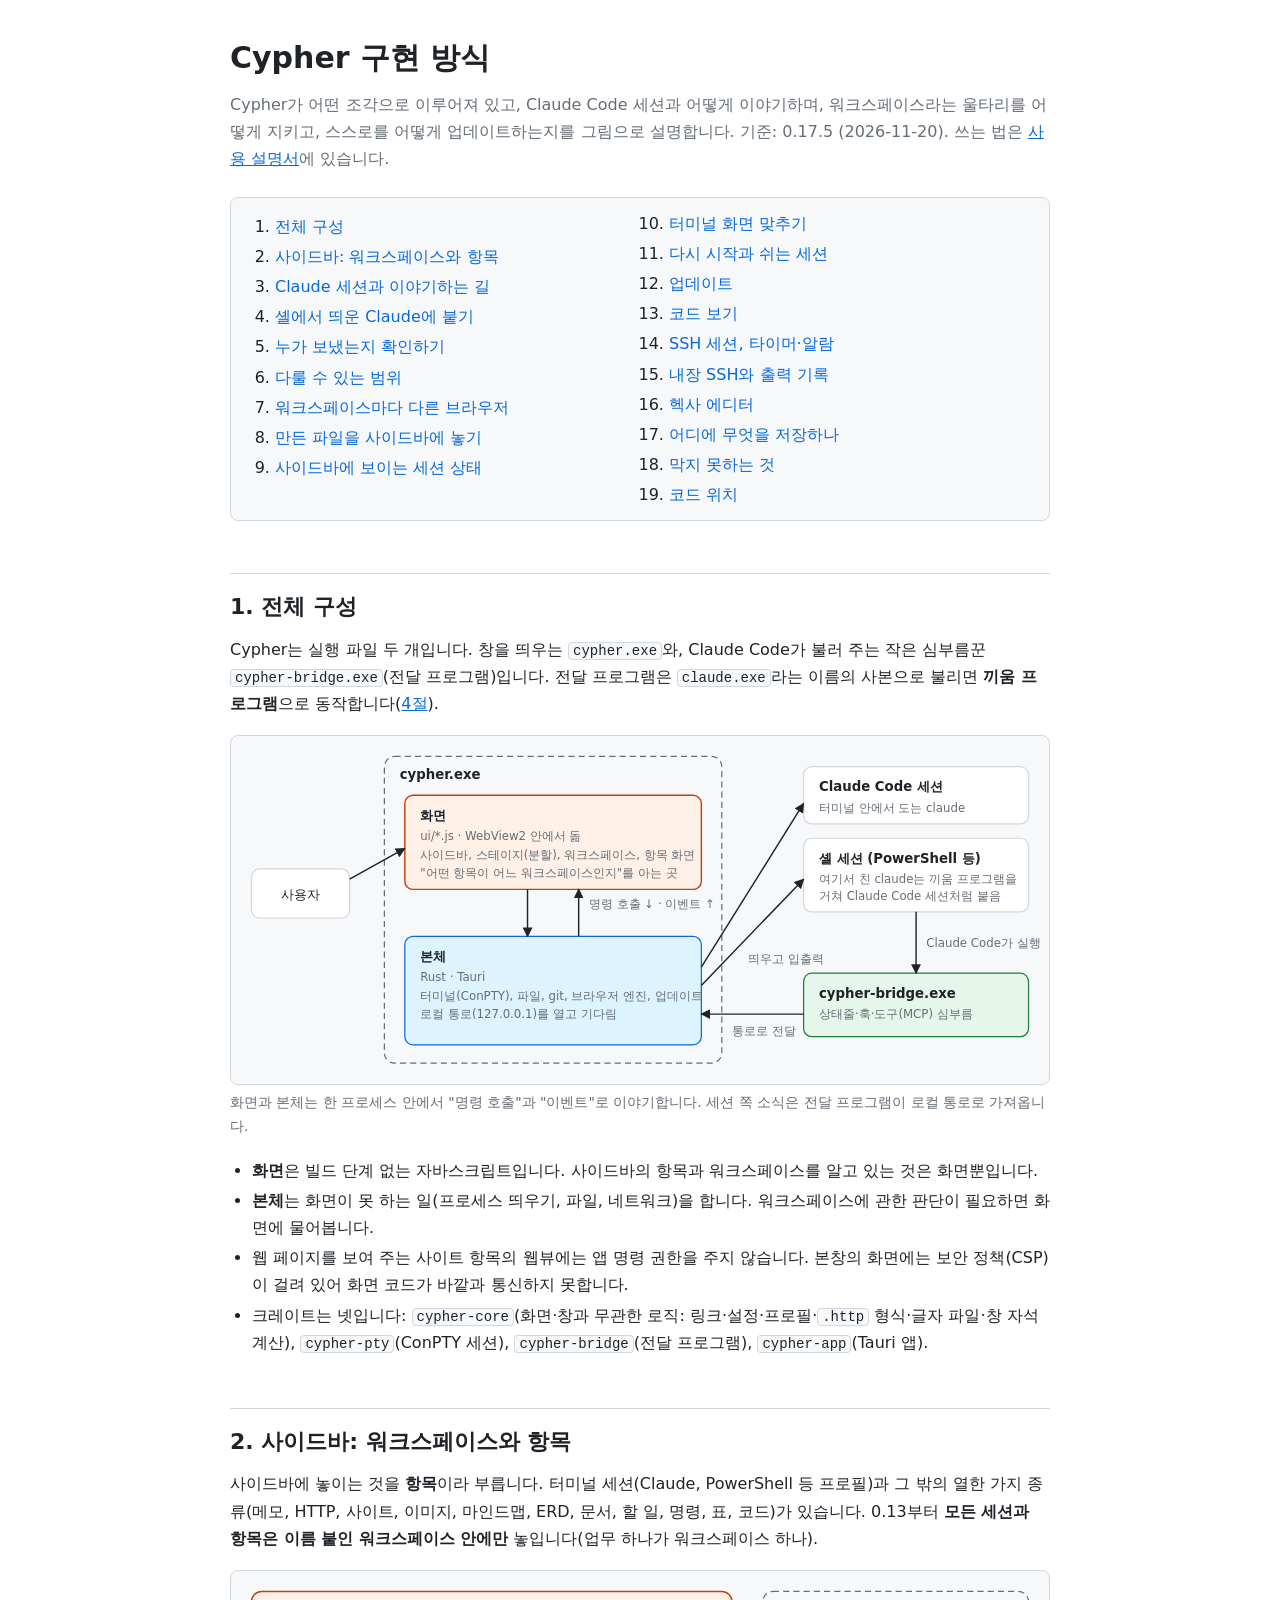
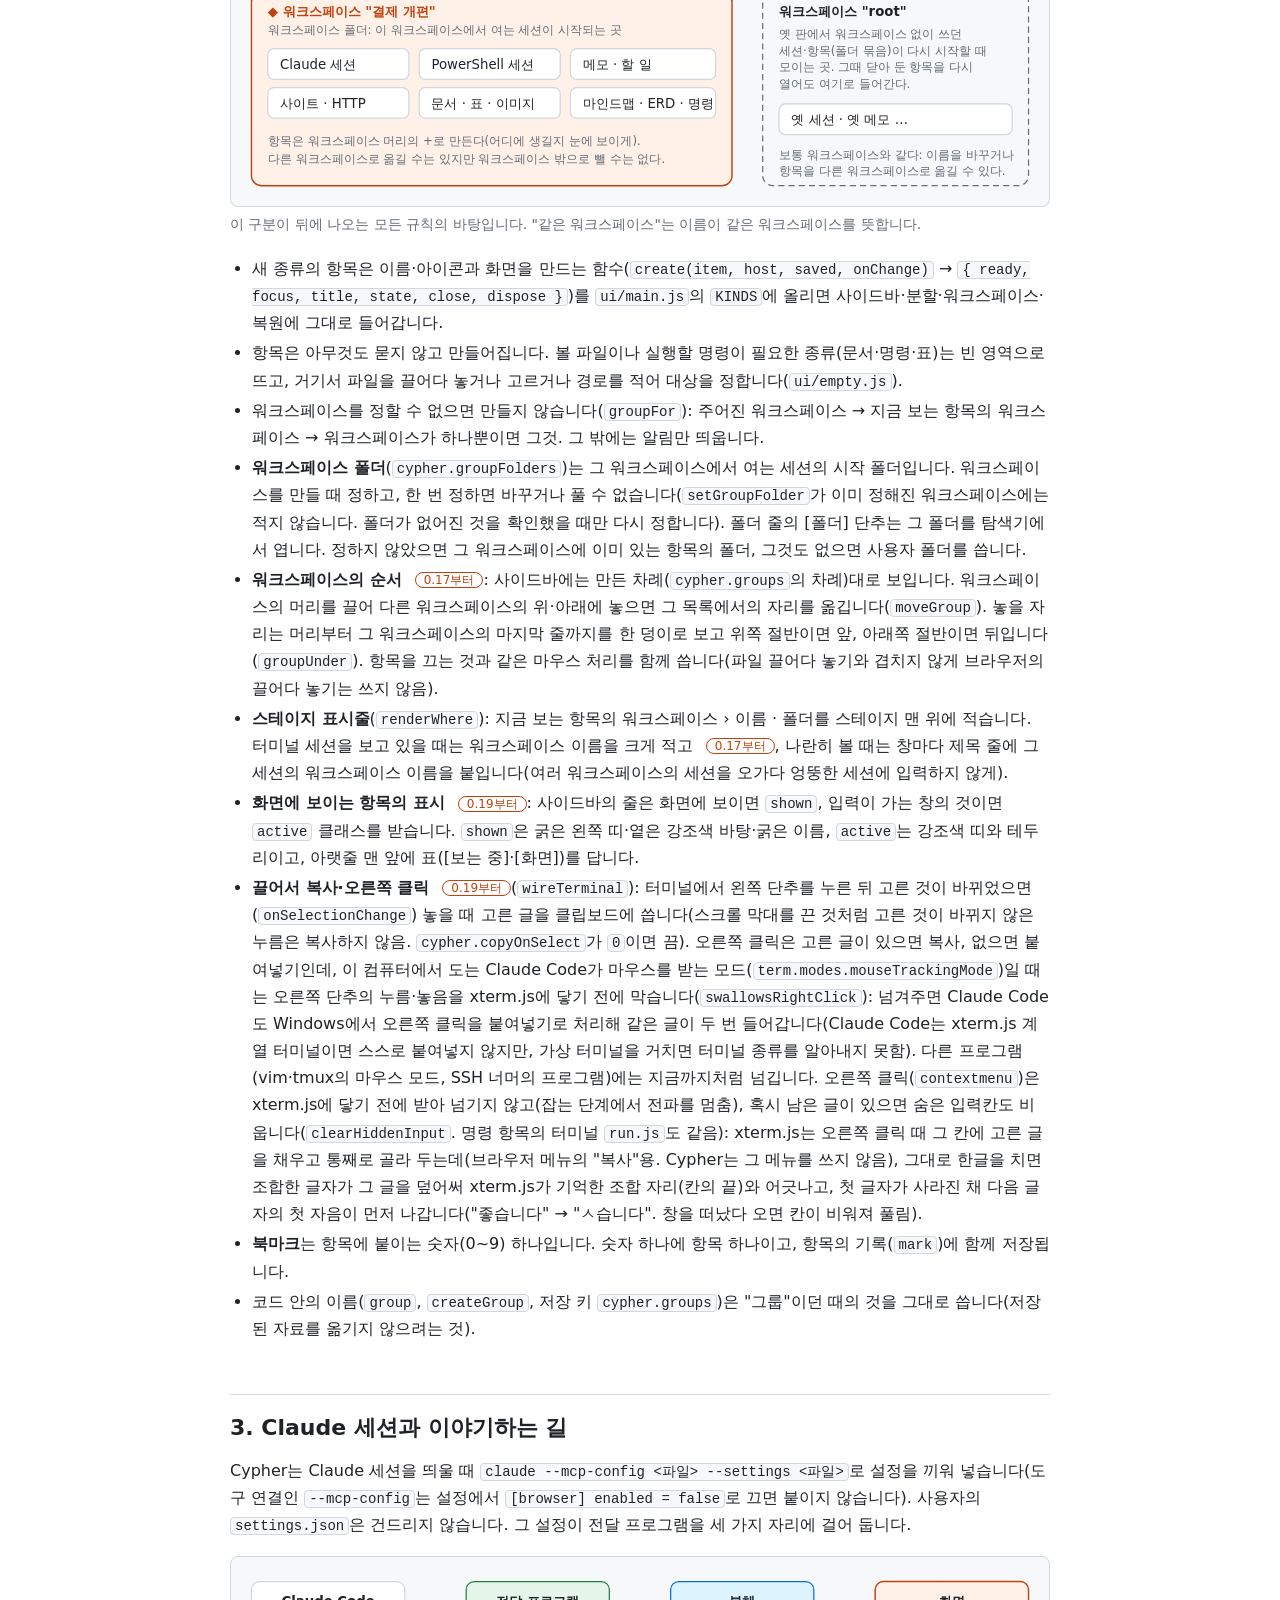
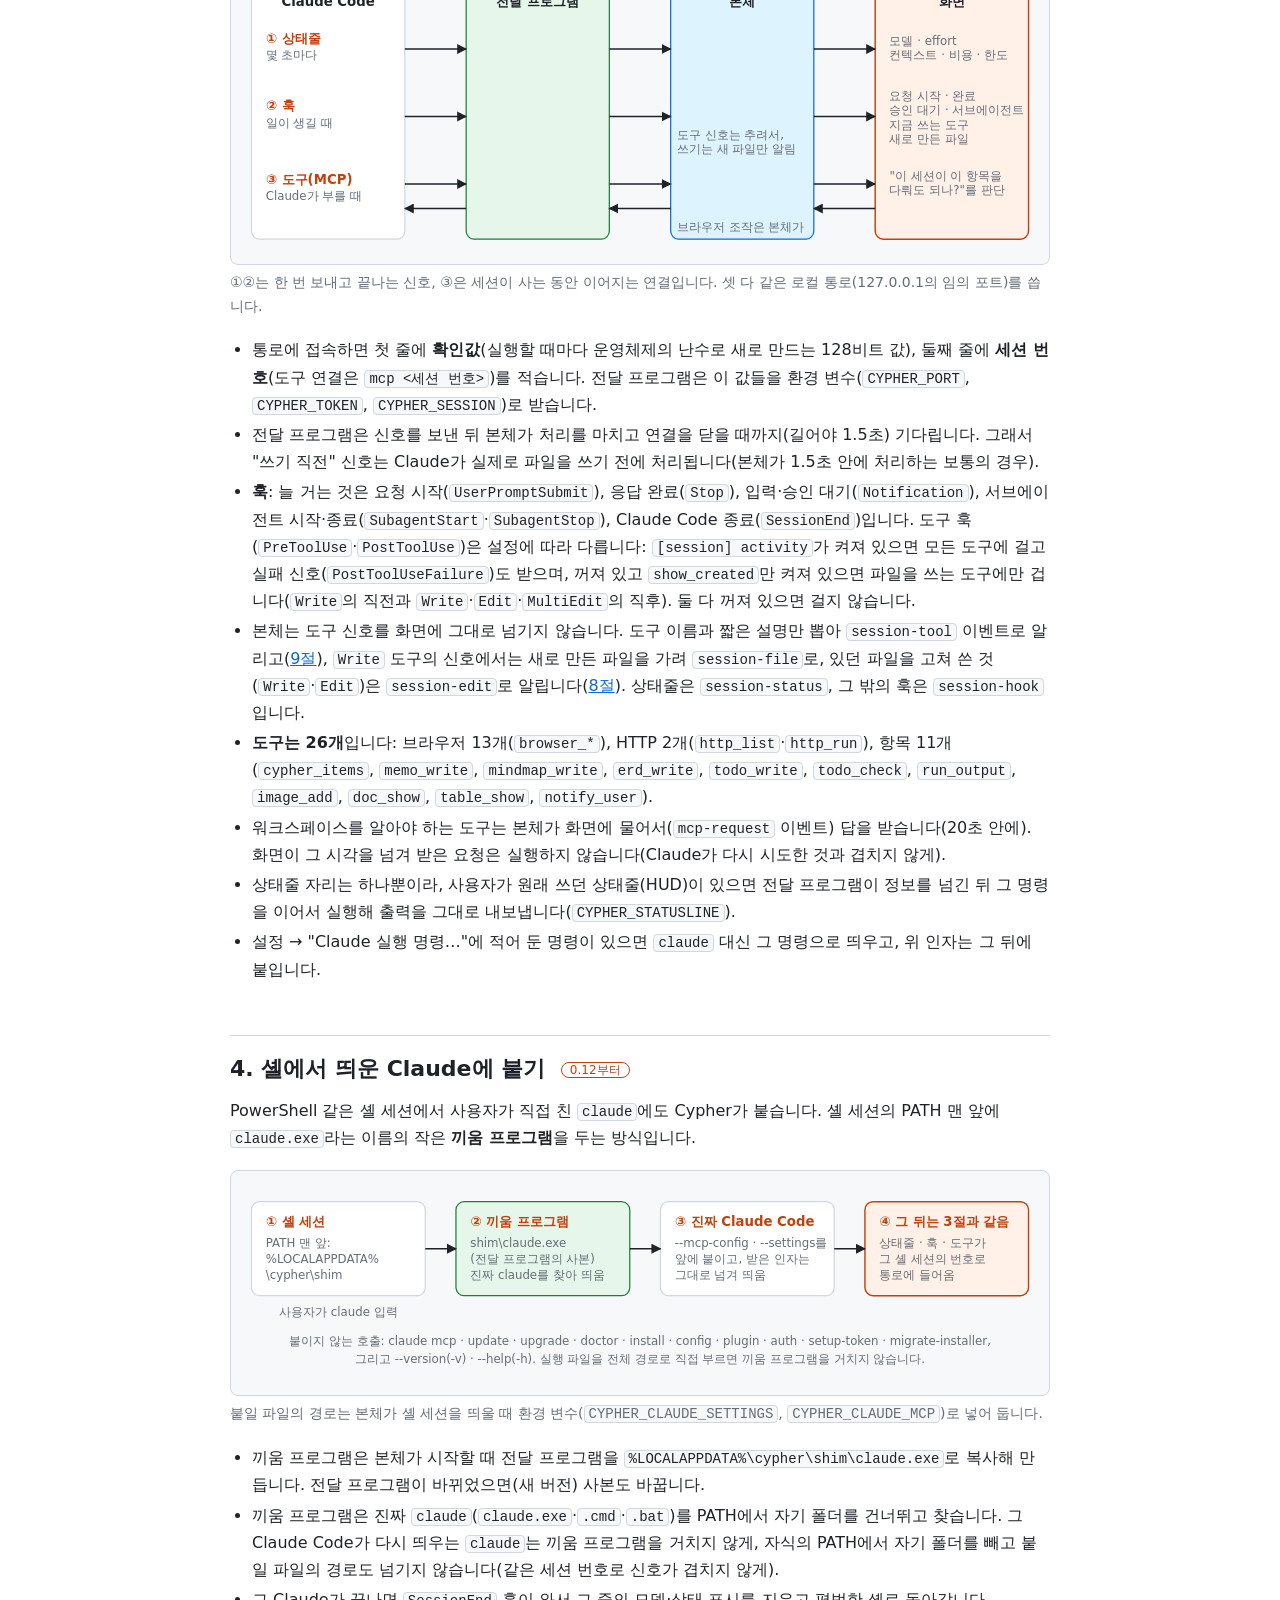
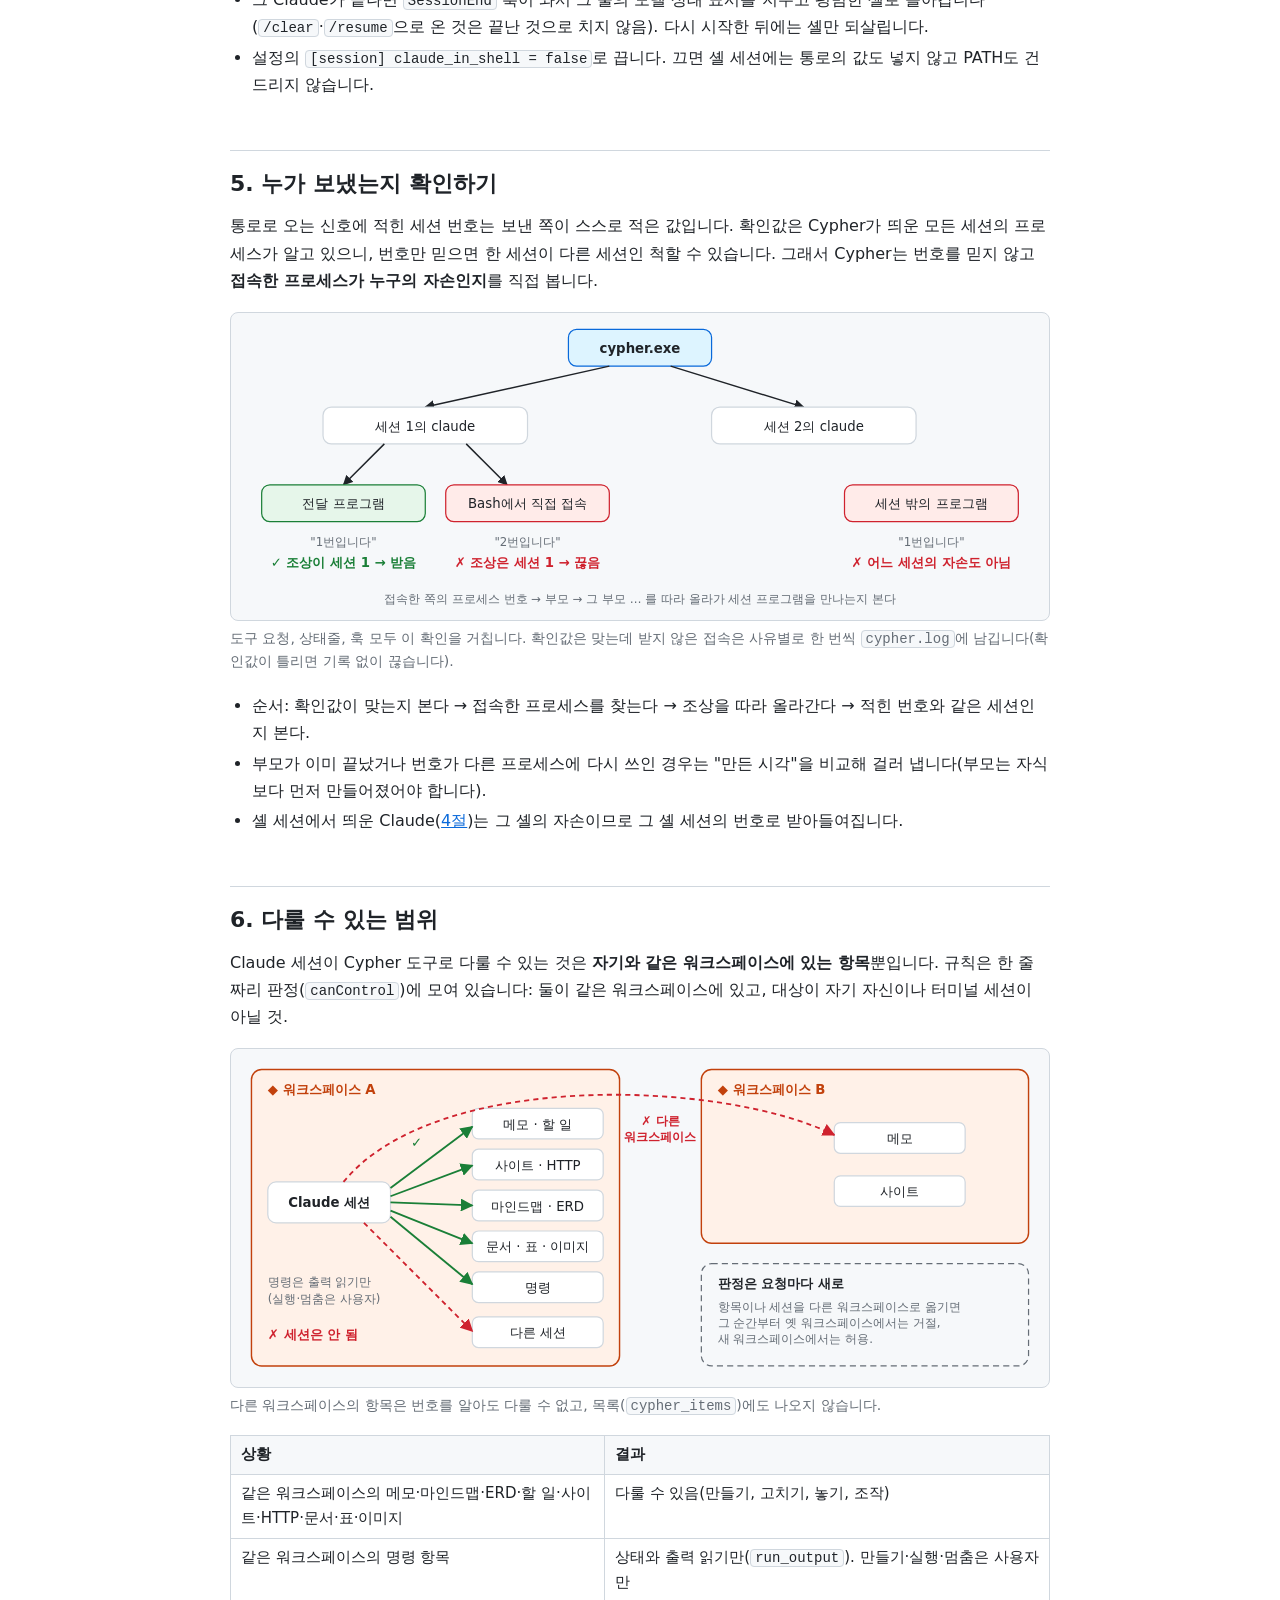
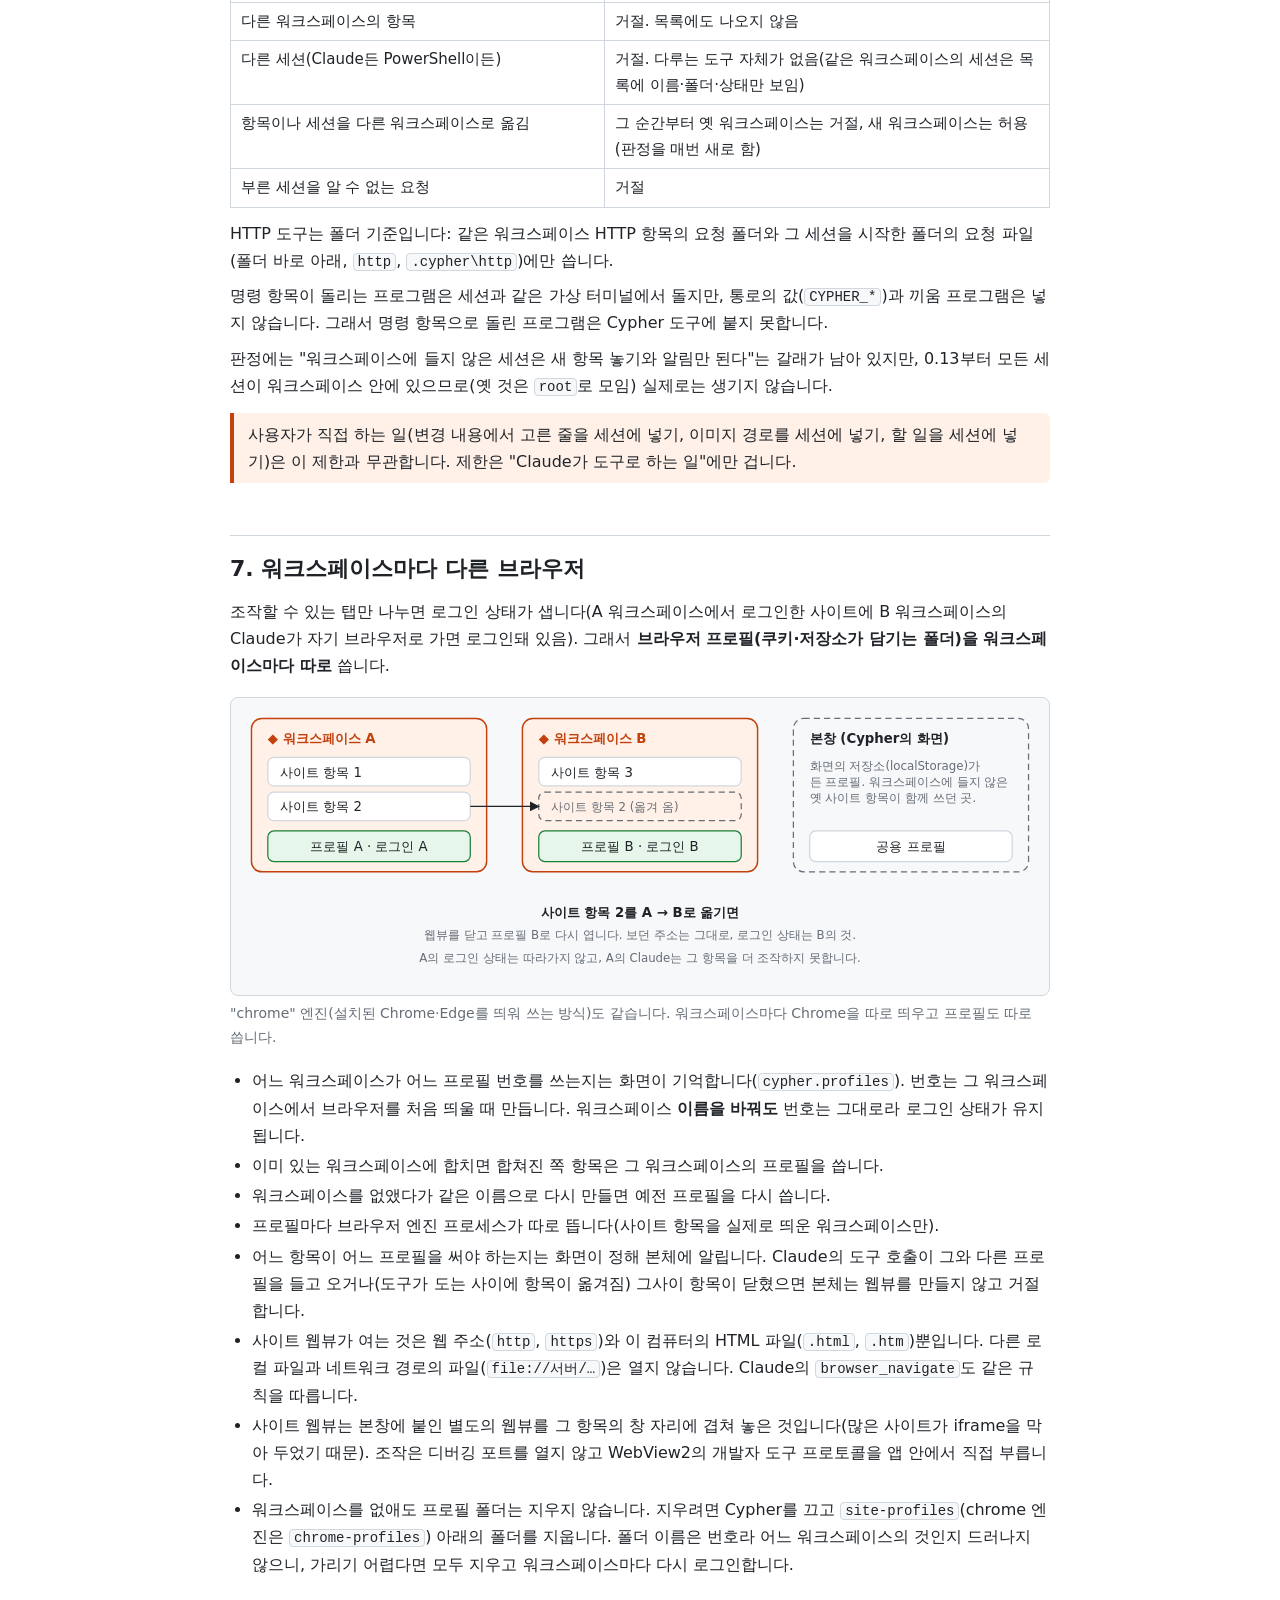
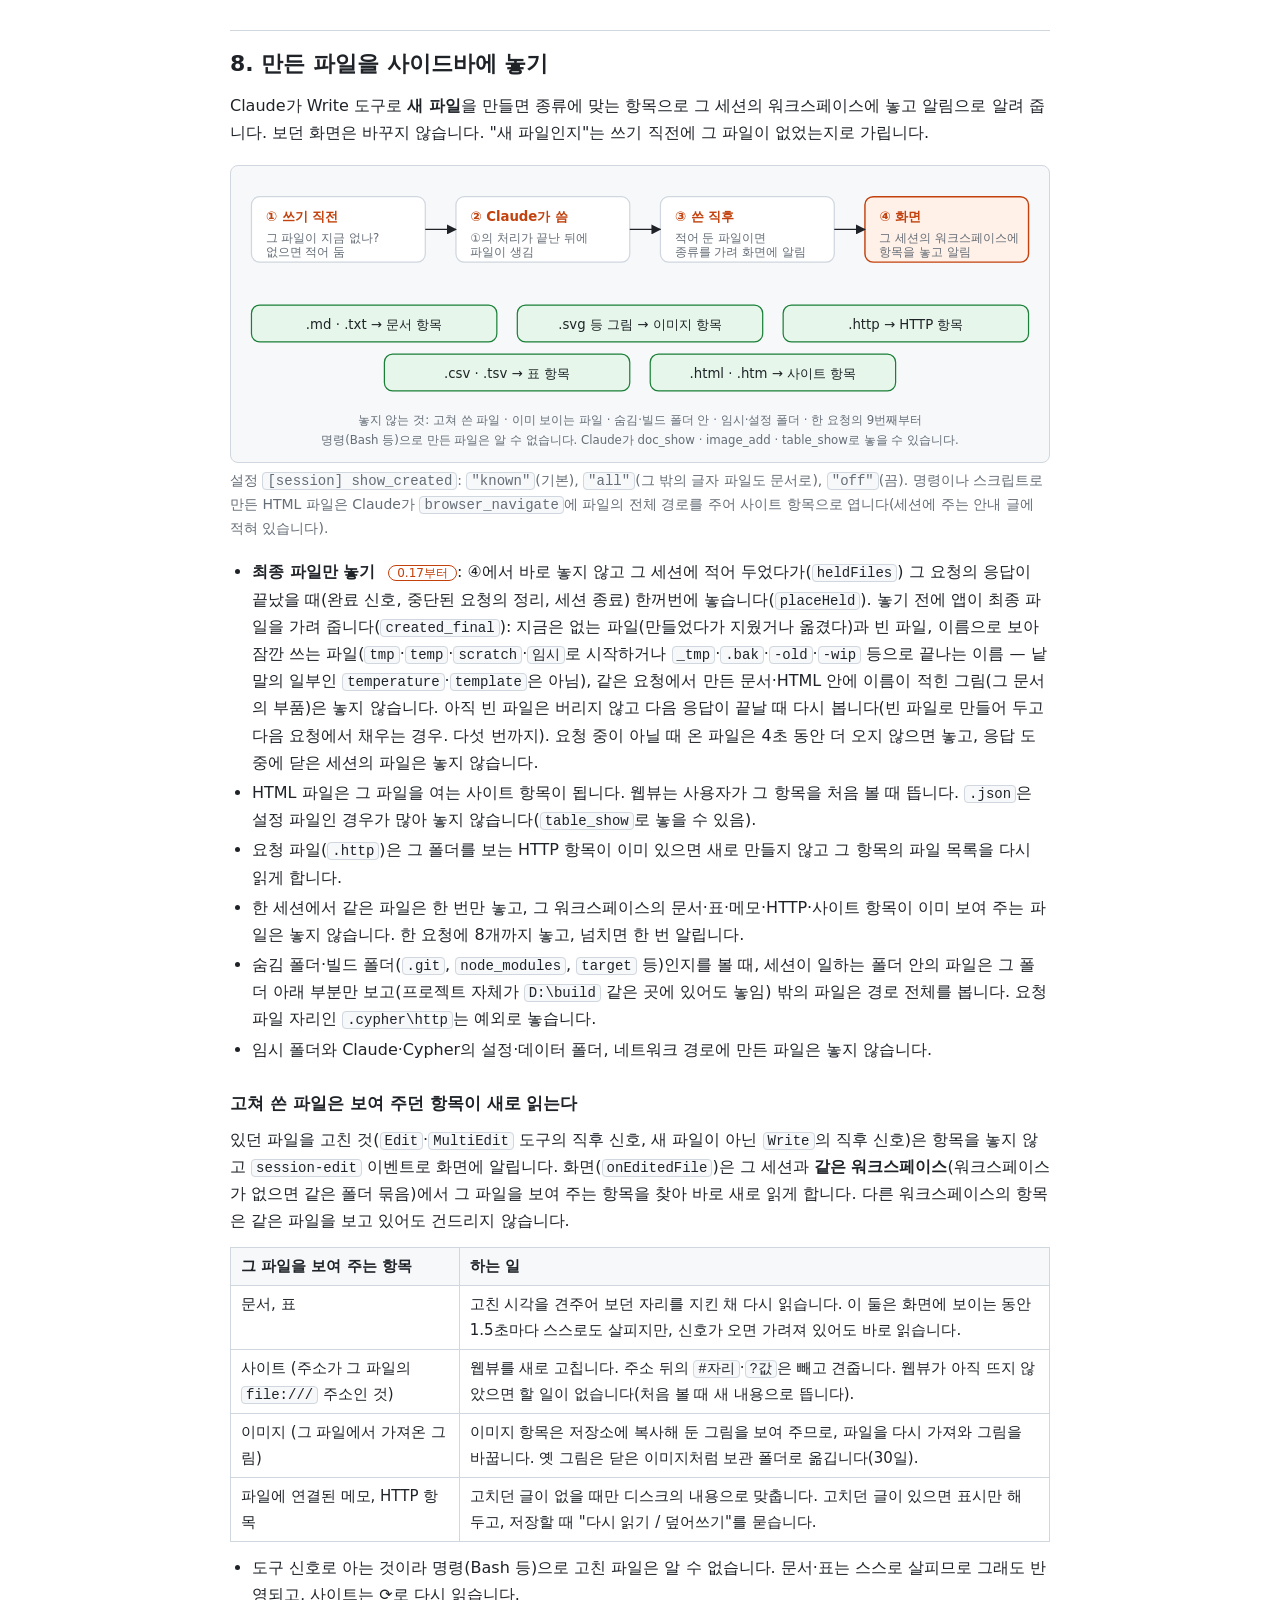
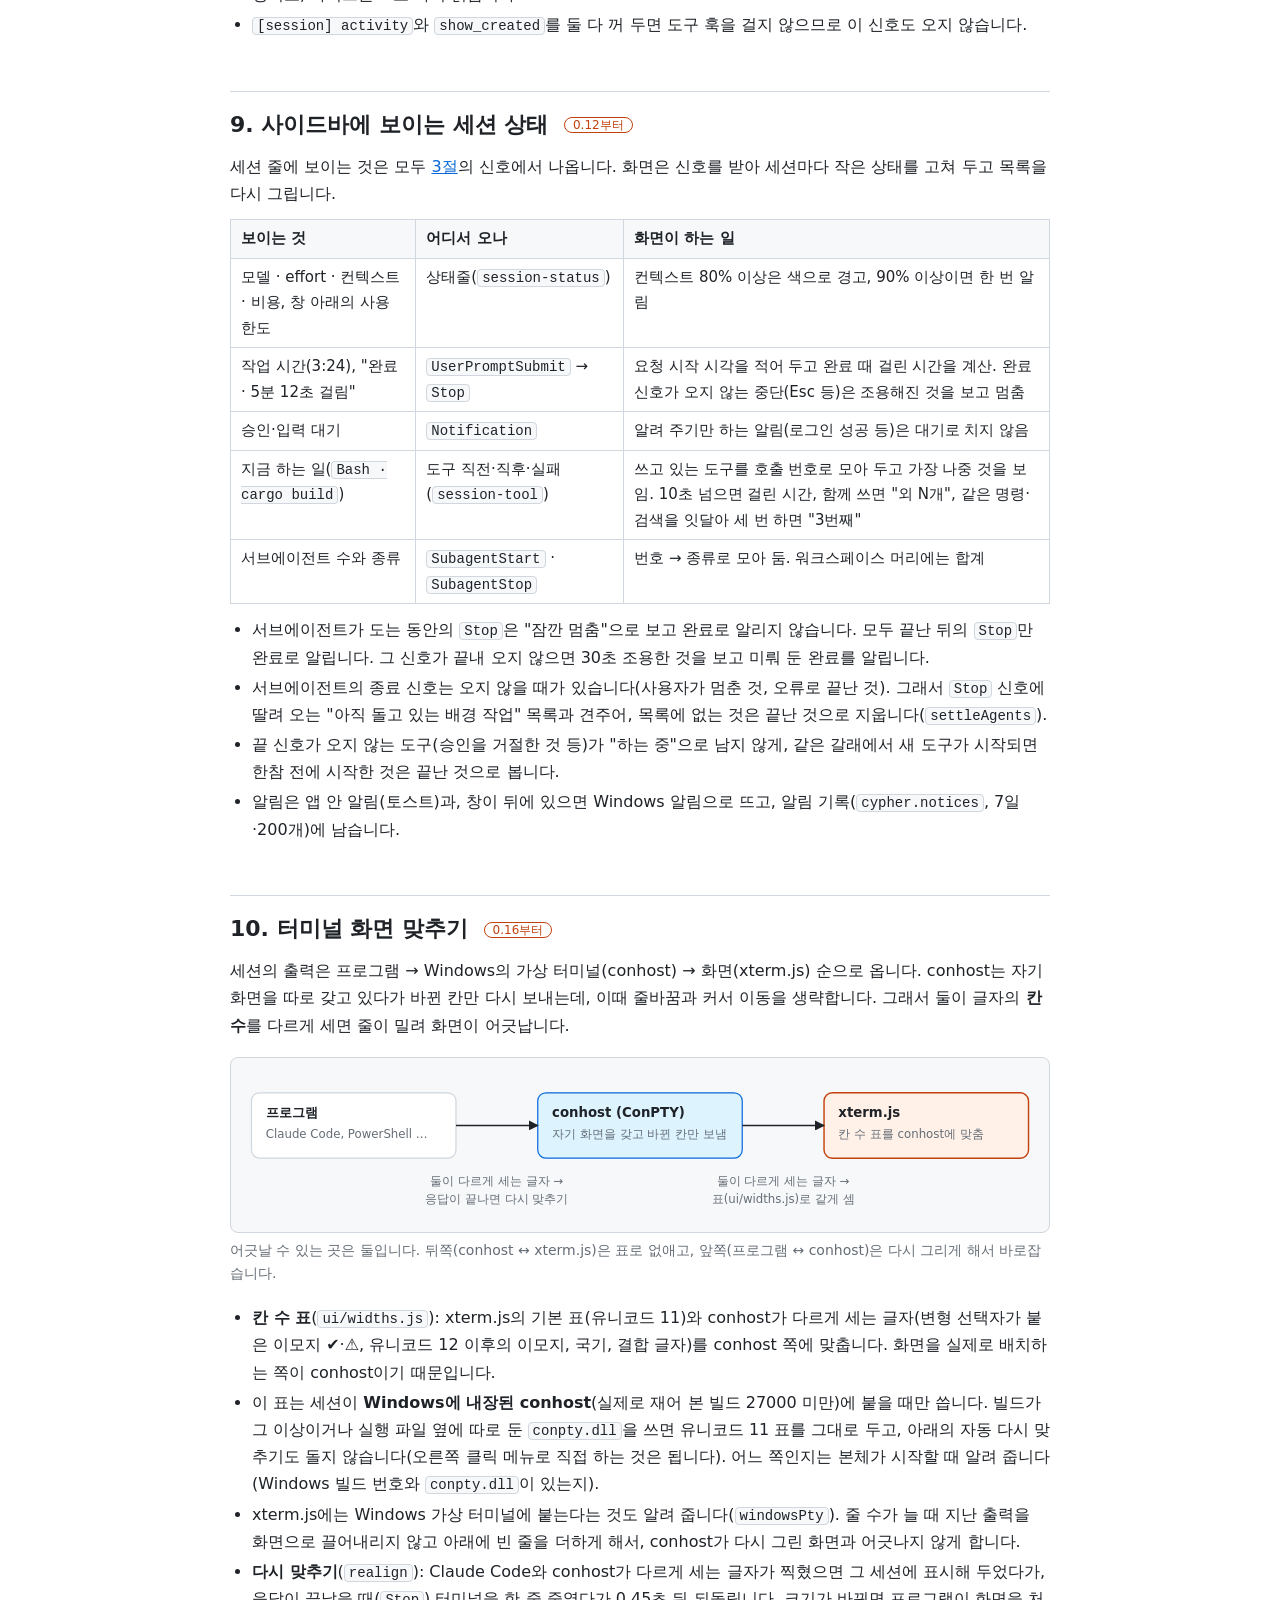
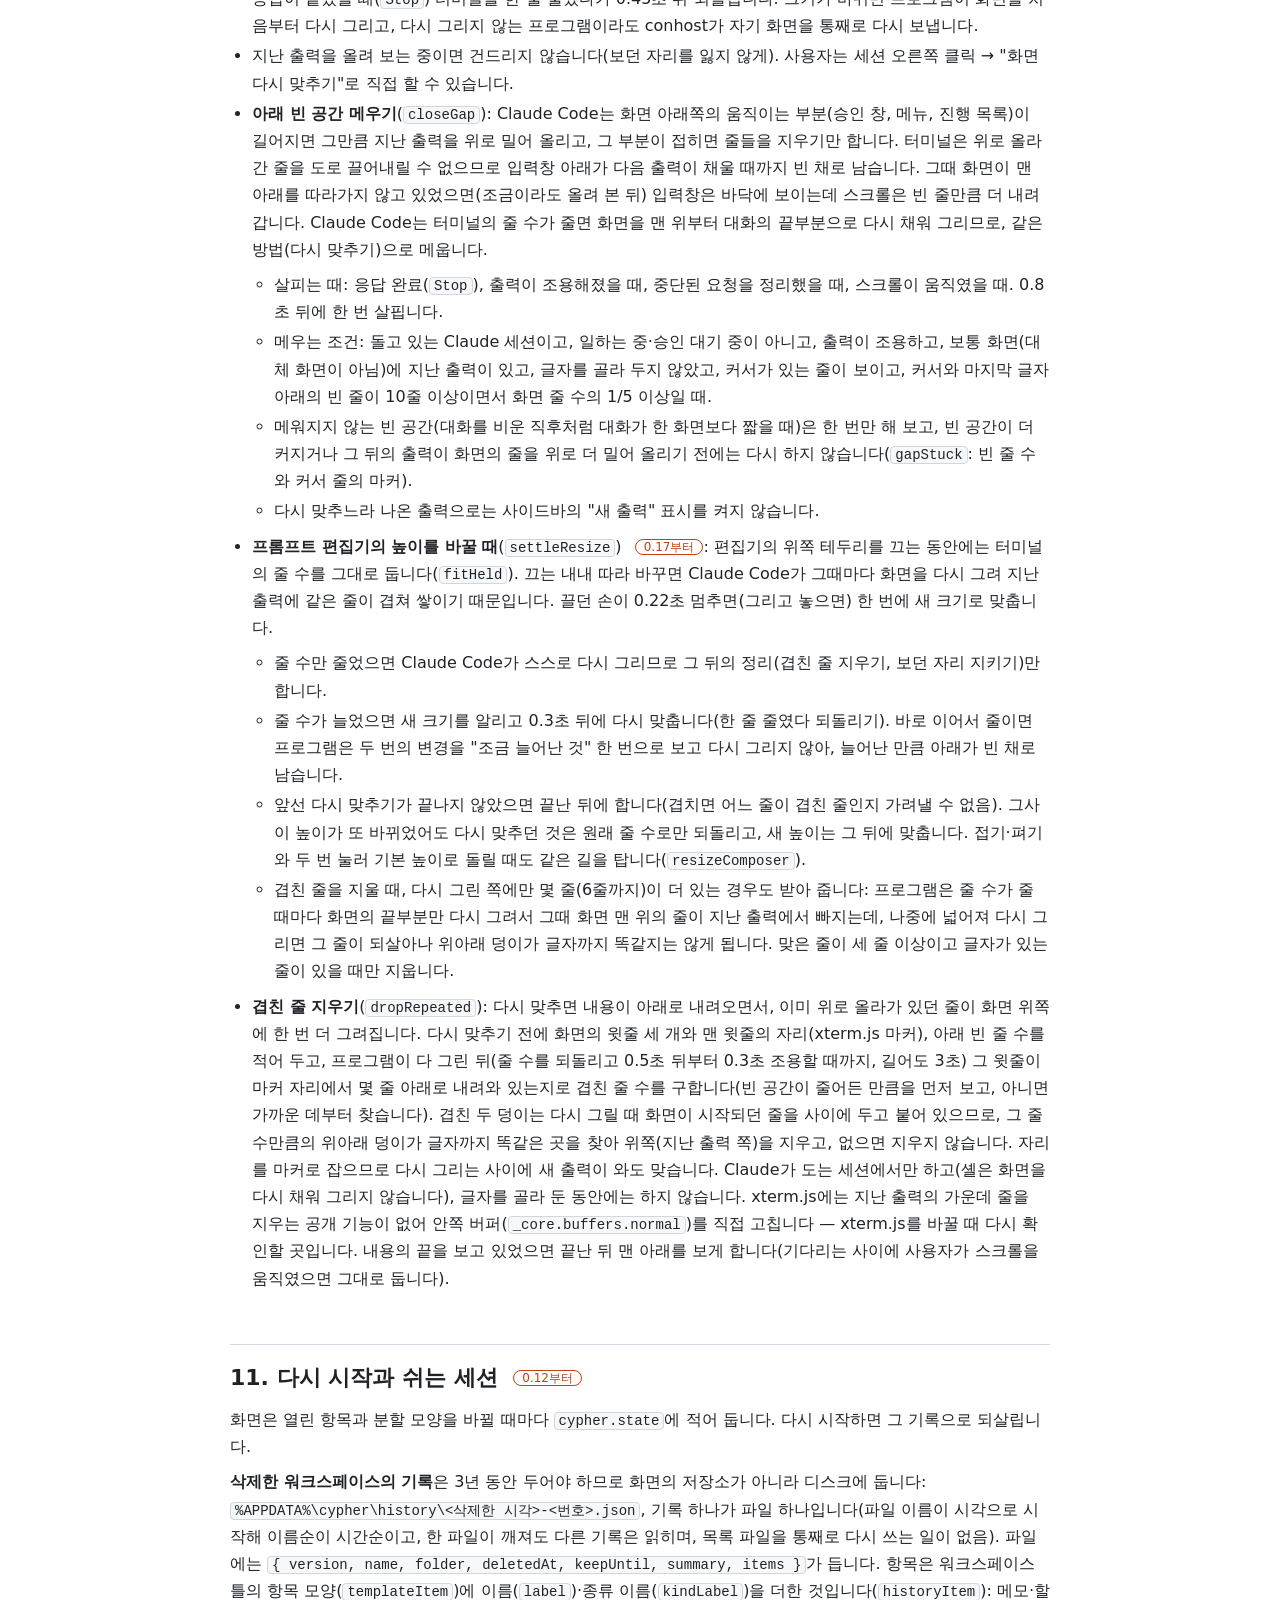
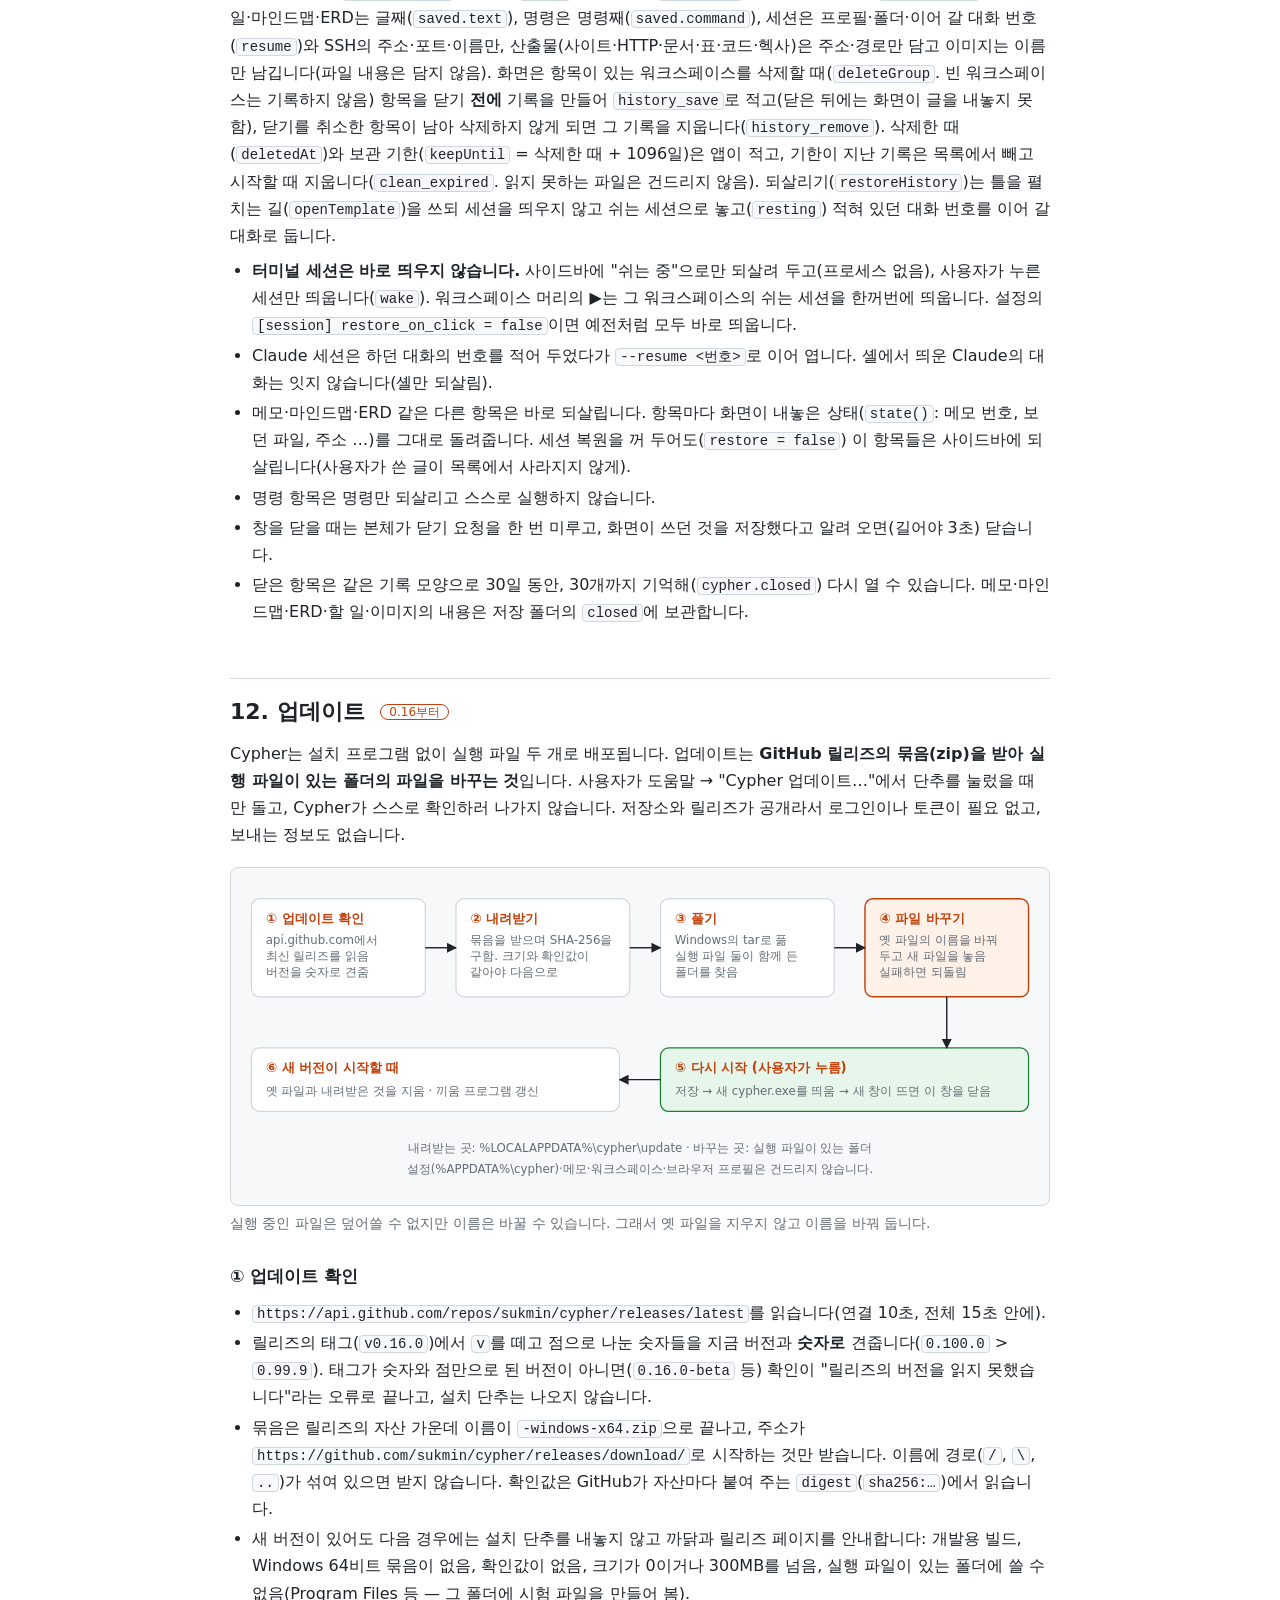
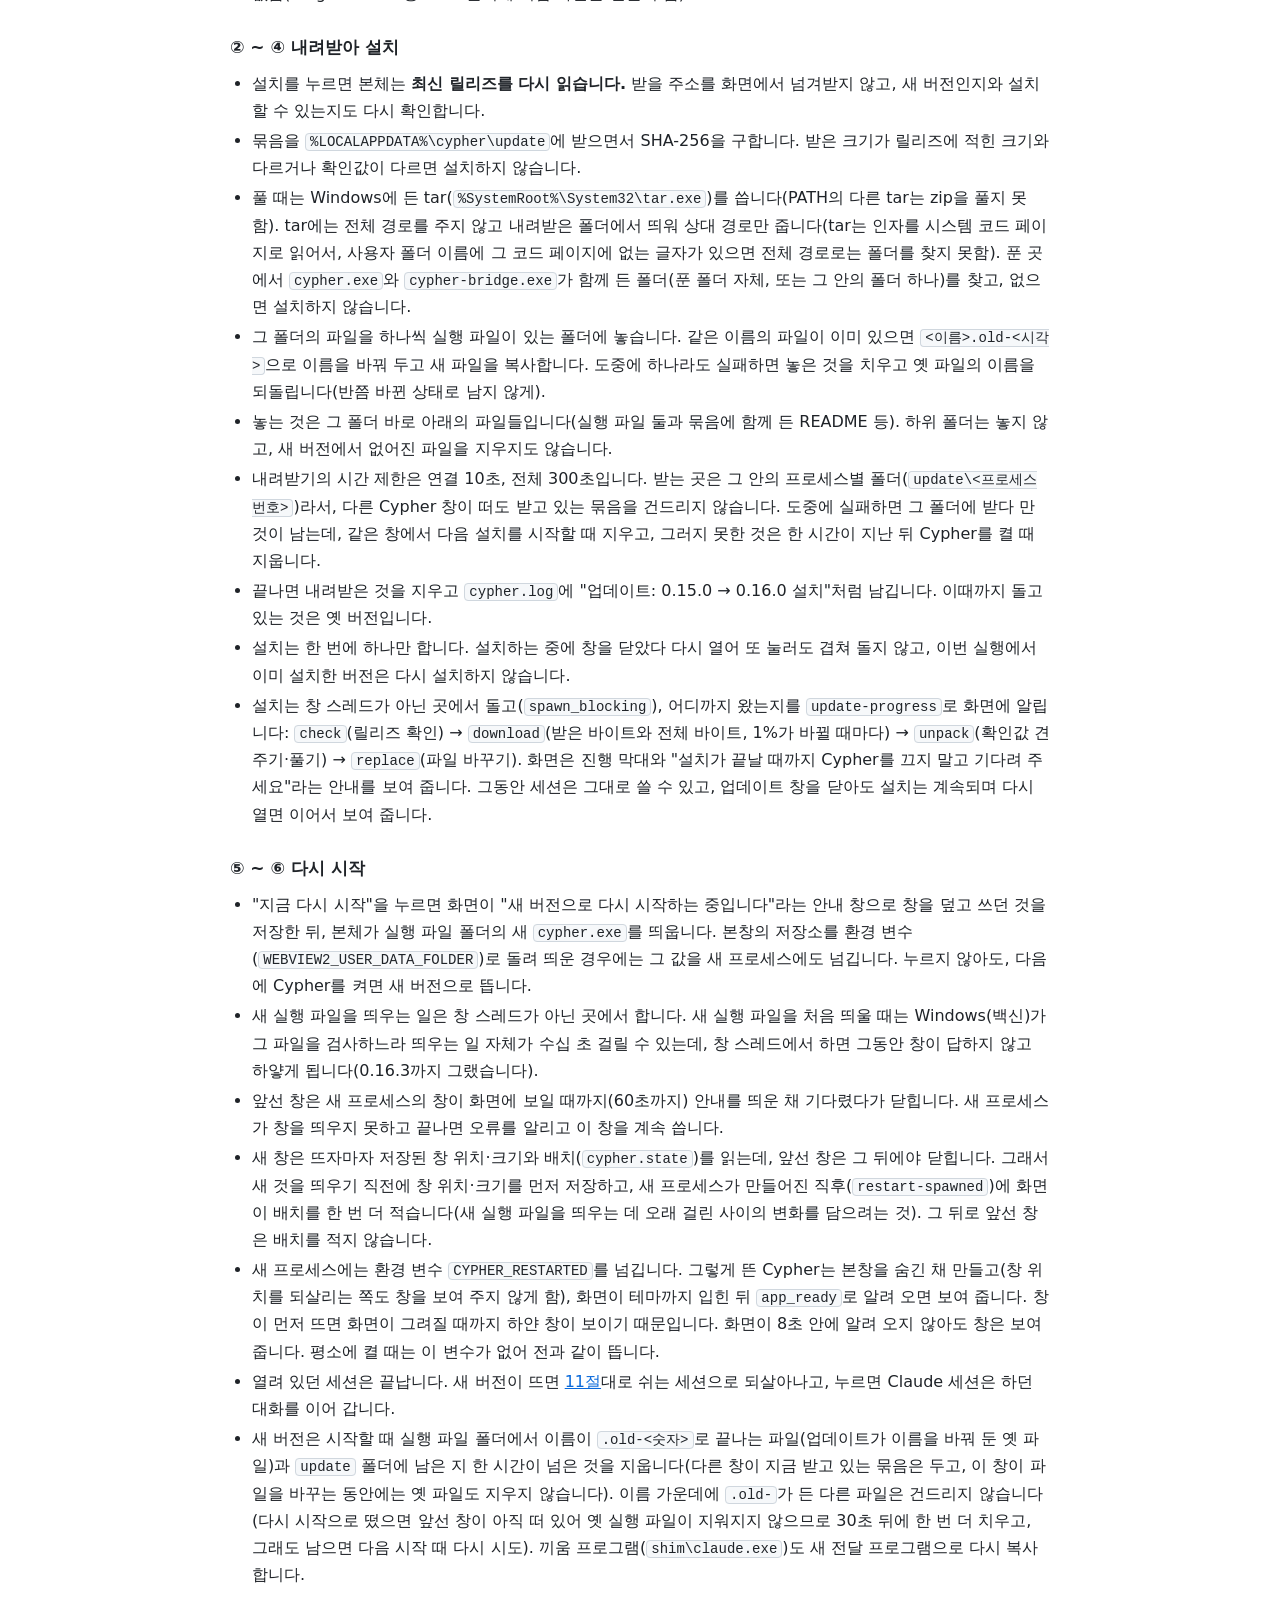
==== commit 8e1c1125: "0.20.0: SSH는 워크스페이스마다 하나(창은 SSH 안에서 옮김), 삭제한 워크스페이스 기록 3년 보관, 접힌 워크스페이스는 이름만 새 기능 - SSH는 워크스페이스마다 하나" ====
--- a/docs/architecture.html
+++ b/docs/architecture.html
@@ -500,6 +500,7 @@
 
 <h2 id="restore">11. 다시 시작과 쉬는 세션 <span class="new">0.12부터</span></h2>
 <p>화면은 열린 항목과 분할 모양을 바뀔 때마다 <code>cypher.state</code>에 적어 둡니다. 다시 시작하면 그 기록으로 되살립니다.</p>
+<p><b>삭제한 워크스페이스의 기록</b>은 3년 동안 두어야 하므로 화면의 저장소가 아니라 디스크에 둡니다: <code>%APPDATA%\cypher\history\&lt;삭제한 시각&gt;-&lt;번호&gt;.json</code>, 기록 하나가 파일 하나입니다(파일 이름이 시각으로 시작해 이름순이 시간순이고, 한 파일이 깨져도 다른 기록은 읽히며, 목록 파일을 통째로 다시 쓰는 일이 없음). 파일에는 <code>{ version, name, folder, deletedAt, keepUntil, summary, items }</code>가 듭니다. 항목은 워크스페이스 틀의 항목 모양(<code>templateItem</code>)에 이름(<code>label</code>)·종류 이름(<code>kindLabel</code>)을 더한 것입니다(<code>historyItem</code>): 메모·할 일·마인드맵·ERD는 글째(<code>saved.text</code>), 명령은 명령째(<code>saved.command</code>), 세션은 프로필·폴더·이어 갈 대화 번호(<code>resume</code>)와 SSH의 주소·포트·이름만, 산출물(사이트·HTTP·문서·표·코드·헥사)은 주소·경로만 담고 이미지는 이름만 남깁니다(파일 내용은 담지 않음). 화면은 항목이 있는 워크스페이스를 삭제할 때(<code>deleteGroup</code>. 빈 워크스페이스는 기록하지 않음) 항목을 닫기 <b>전에</b> 기록을 만들어 <code>history_save</code>로 적고(닫은 뒤에는 화면이 글을 내놓지 못함), 닫기를 취소한 항목이 남아 삭제하지 않게 되면 그 기록을 지웁니다(<code>history_remove</code>). 삭제한 때(<code>deletedAt</code>)와 보관 기한(<code>keepUntil</code> = 삭제한 때 + 1096일)은 앱이 적고, 기한이 지난 기록은 목록에서 빼고 시작할 때 지웁니다(<code>clean_expired</code>. 읽지 못하는 파일은 건드리지 않음). 되살리기(<code>restoreHistory</code>)는 틀을 펼치는 길(<code>openTemplate</code>)을 쓰되 세션을 띄우지 않고 쉬는 세션으로 놓고(<code>resting</code>) 적혀 있던 대화 번호를 이어 갈 대화로 둡니다.</p>
 <ul>
   <li><b>터미널 세션은 바로 띄우지 않습니다.</b> 사이드바에 "쉬는 중"으로만 되살려 두고(프로세스 없음), 사용자가 누른 세션만 띄웁니다(<code>wake</code>). 워크스페이스 머리의 ▶는 그 워크스페이스의 쉬는 세션을 한꺼번에 띄웁니다. 설정의 <code>[session] restore_on_click = false</code>이면 예전처럼 모두 바로 띄웁니다.</li>
   <li>Claude 세션은 하던 대화의 번호를 적어 두었다가 <code>--resume &lt;번호&gt;</code>로 이어 엽니다. 셸에서 띄운 Claude의 대화는 잇지 않습니다(셸만 되살림).</li>
@@ -603,9 +604,10 @@
   <li><b>SSH 세션</b>은 터미널 세션의 한 프로필(<code>ssh</code>)입니다. 0.18부터 Cypher에 든 SSH로 접속합니다(<a href="#builtin-ssh">내장 SSH</a>). 다루지 못하는 접속(그 서버에 걸리는 ProxyJump·ProxyCommand, 포트 포워딩(LocalForward 등), RemoteCommand, ForwardAgent, HostKeyAlias, 따질 수 없는 Match 조건(exec 등))과 설정 <code>[ssh] engine = "openssh"</code>일 때는 예전처럼 Windows에 든 OpenSSH(<code>ssh.exe</code>)를 가상 터미널에 붙여 띄웁니다. 어느 쪽이든 사용자 이름·비밀번호는 저장하지 않습니다.</li>
   <li>접속할 곳은 <b>주소와 포트만</b> 담습니다(<code>{ target, port }</code>, 화면은 사이드바에 보일 <code>name</code>을 함께 둠). 사용자 이름은 담지 않고 접속할 때마다 세션 화면에서 묻습니다(<code>~/.ssh/config</code>의 User가 있으면 그것). 화면의 <code>cleanSpec</code>은 예전 판이 저장한 <code>user@host</code>의 사용자 이름과 키 파일·추가 옵션을 버리고(저장해 둔 서버 목록은 고쳐 다시 저장), 앱의 <code>SshTarget</code>도 그 칸을 읽지 않습니다. 앱은 접속할 곳을 <code>ssh</code>의 인자로 바꿉니다(<code>cypher-core/src/ssh.rs</code>). 대상 자리에 옵션이 끼어들지 못하게, <code>-</code>로 시작하거나 빈칸이 든 대상은 거절합니다. ssh.exe로 띄우는데 사용자 이름을 모르면 PowerShell(<code>-EncodedCommand</code>, 따옴표 풀이를 거치지 않음)로 <code>Read-Host</code>로 물은 뒤 <code>ssh -l 사용자</code>로 띄웁니다(<code>login_script</code>: <code>-l</code>의 값이라 <code>-</code>로 시작해도 옵션으로 읽히지 않음, 나머지 인자는 작은따옴표 글. 사이드바에 PowerShell 경로가 보이지 않게 창 제목을 <code>ssh 주소</code> → <code>ssh 사용자@주소</code>로 둠). 접속할 곳은 항목의 기록에 함께 저장되어 다시 시작하면 쉬는 세션으로 되살아나고, 누르면 다시 접속합니다. 워크스페이스 틀에도 주소·포트·이름만 담고, 틀로 펼친 SSH 세션은 쉬는 세션으로 놓아 사용자가 누를 때 접속합니다(틀 파일은 남에게서 받을 수 있음).</li>
   <li>접속 창(<code>ui/ssh.js</code>)은 저장해 둔 서버(<code>cypher.ssh.hosts</code>)와 <code>~/.ssh/config</code>의 <code>Host</code>(여러 호스트에 걸리는 <code>*</code>·<code>?</code>·<code>!</code>가 든 이름은 뺌)를 보여 줍니다. <b>연결 복제</b>는 내장 SSH면 인증을 마친 연결에 채널을 하나 더 여는 것이고(다시 인증하지 않음), OpenSSH로 띄운 세션이면 같은 곳으로 새로 접속하는 것입니다(Windows의 OpenSSH는 연결 함께 쓰기를 지원하지 않음).</li>
-  <li><b>동시 입력</b>은 두 가지입니다(<code>broadcast</code>): 나란히 보이는 모든 터미널 세션(<code>'all'</code>, Ctrl+Shift+B)과 나란히 보이는 SSH 세션끼리만(<code>'ssh'</code>, SSH 창 제목 줄의 [≫ 동시 입력]. SSH 세션은 한 창만 볼 때도 제목 줄을 보이고, 나란히 보이는 SSH 창이 둘 이상일 때만 켜고, 화면을 스스로 나누지는 않음: <code>toggleSshCast</code>. 로그인 중인 SSH 세션은 받는 쪽에서도 보내는 쪽에서도 빠짐: 화면은 SSH 세션을 띄울 때 로그인 중으로 두고, 앱이 셸을 연 뒤 보내는 <code>session-ready</code>를 받으면 넣음. ssh.exe로 띄운 세션은 띄우자마자 알림). <code>session-ready</code>에는 로그인한 사용자 이름(<code>user</code>)과 내장 SSH인지(<code>builtin</code>)가 실려, 화면은 SSH 탭(<code>paintSshTab</code>)에 <code>사용자@주소</code>를 보이고, 탭의 오른쪽 클릭 메뉴(<code>sshTabMenu</code>: 세션 복제·닫기)는 복제가 같은 연결을 쓰는지 알립니다. 사용자 이름은 화면의 메모리에만 두고 저장하지 않습니다(다시 접속하면 비움). ssh.exe가 PowerShell로 물어 받은 사용자 이름은 앱이 모르므로 <code>~/.ssh/config</code>의 User가 있을 때만 실립니다. 그 창에 보이는 탭은 터미널과 같은 바탕으로 제목 줄 바닥에 붙이고, 제목 줄 아래 선(활성·동시 입력 표시)은 테두리 대신 안쪽 그림자로 그려 그 탭이 선을 덮게 합니다.</li>
-  <li><b>SSH 탭 묶음</b>: SSH 세션은 탭 묶음(<code>s.tabSet = { list }</code>, 탭 순서)에 듭니다. 분할 나무의 잎은 여전히 세션 하나이고, 그 창의 제목 줄 탭 줄(<code>paintTabStrip</code>)은 잎에 놓인 세션의 묶음을 보여 줍니다. 탭을 누르면 같은 잎에서 세션만 바꿉니다(<code>placeTab</code>: 묶음이 보이는 잎이 있으면 그 잎, 없으면 지금 창 자리). 복제(<code>tabOf</code>)와 같은 워크스페이스의 SSH 창 자리에 여는 SSH 세션은 그 묶음의 바로 뒤에 듭니다(<code>joinTabs</code>). 보이던 탭을 닫거나 다른 곳으로 옮기면 그 잎은 오른쪽(없으면 왼쪽) 옆 탭이 받습니다(<code>handOffTab</code>). 탭은 세션마다 한 번 만들어 두고(<code>sshTabFor</code>) 줄 사이를 옮겨 다녀, 다시 그려도 누르던 탭이 바뀌지 않습니다. 한 묶음은 한 창에만 보입니다: 배치를 지을 때 같은 묶음이 둘 이상 보이면 뒤의 것을 떼어 냅니다(<code>untangleTabs</code>). 다른 워크스페이스로 옮긴 세션은 묶음에서 떼고, 보이던 탭이었으면 옆 탭이 그 잎을 받습니다(<code>leaveTabsShown</code>. 묶음째 옮기는 워크스페이스 이름 바꾸기는 묶음을 그대로 둡니다). 다시 접속(<code>restartSession</code>)한 세션은 옛 세션의 탭 자리를 이어받습니다. 사이드바의 SSH 줄을 가장자리에 놓을 때는 그 묶음이 다른 창에 보이고 있을 때만 그것을 떼고, 묶음이 화면에 없으면 묶음째 엽니다. 창이 좁아지면 지금 탭이 보이게 탭 줄을 밉니다(<code>revealTab</code>, ResizeObserver). 묶음과 순서는 <code>cypher.state</code>의 항목마다 <code>tab: { set, at }</code>으로 적어 두었다가 되살립니다.</li>
-  <li><b>창 분할은 끌어다 놓을 때만</b>: 화면을 나누는 곳은 사이드바·SSH 탭을 끌어다 놓는 <code>dropOnPane</code>뿐입니다(<code>dropZoneAt</code>: 창의 가장자리면 나누기, 같은 워크스페이스의 SSH 창 탭 줄이나 가운데면 그 묶음에 넣기 <code>tabs</code>). 새 세션·항목(<code>newSession</code>·<code>newItem</code>), 복제, 문서·메모·사이트 열기, Claude 쪽에서 여는 브라우저·세션, 사이드바 누르기·Ctrl+클릭, ◉/○, 단축키는 모두 지금 창 자리에 놓습니다(<code>placeInActive</code>, 지금 고른 것이 화면에 없으면 마지막 창 자리). 다시 시작할 때 저장해 둔 분할 모양을 되살리는 것은 사용자가 만든 모양이라 그대로 둡니다. 입력을 보낼 때 받는 세션을 다시 셉니다(<code>castTargets</code>): 끝났거나 쉬는 세션은 빠지고, 대상이 아닌 세션에 친 것은 그 세션에만 갑니다.</li>
+  <li><b>동시 입력</b>은 두 가지입니다(<code>broadcast</code>): 나란히 보이는 모든 터미널 세션(<code>'all'</code>, Ctrl+Shift+B)과 나란히 보이는 SSH 세션끼리만(<code>'ssh'</code>, SSH 창 제목 줄의 [≫ 동시 입력]. SSH 세션은 한 창만 볼 때도 제목 줄을 보이고, 나란히 보이는 SSH 창이 둘 이상일 때만 켜고, 화면을 스스로 나누지는 않음: <code>toggleSshCast</code>. 로그인 중인 SSH 세션은 받는 쪽에서도 보내는 쪽에서도 빠짐: 화면은 SSH 세션을 띄울 때 로그인 중으로 두고, 앱이 셸을 연 뒤 보내는 <code>session-ready</code>를 받으면 넣음. ssh.exe로 띄운 세션은 띄우자마자 알림). <code>session-ready</code>에는 로그인한 사용자 이름(<code>user</code>)과 내장 SSH인지(<code>builtin</code>)가 실려, 화면은 SSH 탭(<code>paintSshTab</code>)에 <code>사용자@주소</code>를 보이고, 탭의 오른쪽 클릭 메뉴(<code>sessionMenu</code>, 맨 위 글은 <code>sshTabCaption</code>)는 복제가 같은 연결을 쓰는지 알립니다. 사용자 이름은 화면의 메모리에만 두고 저장하지 않습니다(다시 접속하면 비움). ssh.exe가 PowerShell로 물어 받은 사용자 이름은 앱이 모르므로 <code>~/.ssh/config</code>의 User가 있을 때만 실립니다. 그 창에 보이는 탭은 터미널과 같은 바탕으로 제목 줄 바닥에 붙이고, 제목 줄 아래 선(활성·동시 입력 표시)은 테두리 대신 안쪽 그림자로 그려 그 탭이 선을 덮게 합니다.</li>
+  <li><b>SSH는 워크스페이스마다 하나(SSH 방)</b>: 사이드바에는 워크스페이스마다 SSH 줄 하나만 그립니다(<code>sidebarRows</code>·<code>sshItem</code>: 그 워크스페이스의 SSH 세션이 몇 개든 첫 SSH 세션의 자리에 한 줄). 그 워크스페이스의 SSH 세션은 모두 방의 탭입니다. 방은 제 분할 나무를 가집니다(<code>rooms</code>: 워크스페이스 이름 → 잎 <code>{ s }</code>·가지 <code>{ dir, ratio, a, b }</code>). 잎 하나가 SSH 창 하나이고 창마다 탭 묶음 하나가 놓입니다. 큰 분할 나무(<code>tree</code>)에서는 방 전체가 한 자리입니다(<code>{ room: 워크스페이스 이름 }</code>). <code>leavesOf</code>·<code>findLeaf</code>는 방 안까지 들어가므로 <code>visible</code>에는 방 안의 창이 모두 들고, 큰 나무의 자리를 다루는 쪽(<code>slotFor</code>·<code>findSlot</code>·<code>withoutSlot</code>·<code>splitNode</code>·<code>become</code>)은 방을 통째로 다룹니다: 다른 항목을 SSH 창 자리에 열면(<code>placeInActive</code>. 방을 놓아 창이 8개를 넘게 되면 놓지 않고 알림) 방이 통째로 빠지고, 방 안의 배치는 <code>rooms</code>에 남아 다시 열면(<code>openRoom</code>·<code>placeTab</code>) 그대로 돌아옵니다. 화면에는 방을 상자(<code>.ssh-room</code>, <code>roomBoxes</code>) 하나로 그려, 다른 항목을 SSH 창 위로 끌 때 방 전체를 한 자리로 보여 줍니다(<code>roomZone</code>). SSH 탭을 끄는 것(<code>drag.tab</code>)은 방 안에서만 놓입니다: 창 가장자리면 방 안에서 나누고, 탭 줄·가운데면 그 묶음에 넣고, 방 밖(다른 항목의 창, 사이드바)이면 놓지 않습니다(<code>blocked</code>). 사이드바의 SSH 줄을 끄는 것(<code>drag.room</code>)은 방을 통째로 옮깁니다. 배치를 지을 때마다 방을 지금 세션에 맞춥니다(<code>settleRooms</code>·<code>settleRoom</code>): 한 묶음은 한 창에만 놓고, 창이 없는 묶음의 탭은 방의 첫 창 탭 줄 끝에 붙이고, 큰 나무에 그냥 놓인 SSH 세션(예전 판의 저장 기록)은 방으로 넣습니다. SSH 창의 [숨기기]는 그 창을 접어 탭을 옆 창으로 보내고(<code>foldPane</code>. 창이 하나뿐이면 방을 숨김 <code>toggleRoom</code>), [이 창만]은 방의 창을 하나로 모읍니다(<code>mergeRoom</code>). 워크스페이스의 SSH를 통째로 SSH가 없는 워크스페이스로 옮기면(이름 바꾸기, SSH 줄 끌기) 방 배치를 그대로 가져가고, 그 밖에는 옮기는 탭을 방에서 떼어(<code>leaveRoom</code>) 옮겨 간 워크스페이스의 방에 탭으로 넣습니다(<code>moveToGroup</code>). 방 안의 배치는 <code>cypher.state</code>의 <code>rooms: [{ group, layout }]</code>에, 큰 나무의 방 자리는 <code>layout</code>의 <code>{ room }</code>으로 적습니다. 되살릴 때 쉬는 세션이 보이는 방은 화면에 올리지 않습니다(올리면 재개됨).</li>
+  <li><b>SSH 탭 묶음</b>: SSH 세션은 탭 묶음(<code>s.tabSet = { list }</code>, 탭 순서)에 듭니다. 방 나무의 잎은 세션 하나이고, 그 창의 제목 줄 탭 줄(<code>paintTabStrip</code>)은 잎에 놓인 세션의 묶음을 보여 줍니다. 탭을 누르면 같은 잎에서 세션만 바꿉니다(<code>placeTab</code>: 방 안에서 그 묶음이 놓인 잎에 보이고, 방이 화면에 없으면 방을 지금 창 자리에 놓음). 복제(<code>tabOf</code>)와 SSH 탭을 보며 여는 SSH 세션은 그 탭의 바로 뒤에, 그 밖에는 방에서 마지막으로 쓴 창의 묶음 끝에 듭니다(<code>joinTabs</code>, <code>roomFront</code>). 보이던 탭을 닫거나 다른 곳으로 옮기면 그 잎은 오른쪽(없으면 왼쪽) 옆 탭이 받습니다(<code>handOffTab</code>. 방이 화면에 있으면 쉬는 탭에게는 넘기지 않음: 넘겨받을 탭이 없으면 그 창을 없앰. 여럿을 닫을 때는 쉬는 세션부터 닫음 <code>restingFirst</code>). 탭은 세션마다 한 번 만들어 두고(<code>sshTabFor</code>) 줄 사이를 옮겨 다녀, 다시 그려도 누르던 탭이 바뀌지 않습니다. 한 묶음은 한 창에만 보입니다: 배치를 지을 때 같은 묶음이 둘 이상 보이면 뒤의 것을 떼어 냅니다(<code>settleRoom</code>). 다른 워크스페이스로 옮긴 세션은 묶음에서 떼고, 보이던 탭이었으면 옆 탭이 그 잎을 받습니다(<code>leaveRoom</code>. 묶음째 옮기는 워크스페이스 이름 바꾸기는 묶음과 방 배치를 그대로 둡니다). 다시 접속(<code>restartSession</code>)한 세션은 옛 세션의 탭 자리를 이어받습니다. SSH 탭의 오른쪽 클릭 메뉴는 세션 메뉴(<code>sessionMenu</code>)입니다(사이드바에 SSH 세션마다의 줄이 없으므로 별칭·색·북마크·복제·닫기를 탭에서 합니다). 창이 좁아지면 지금 탭이 보이게 탭 줄을 밉니다(<code>revealTab</code>, ResizeObserver). 묶음과 순서는 <code>cypher.state</code>의 항목마다 <code>tab: { set, at }</code>으로 적어 두었다가 되살립니다.</li>
+  <li><b>창 분할은 끌어다 놓을 때만</b>: 화면을 나누는 곳은 사이드바의 줄·SSH 탭을 끌어다 놓는 <code>dropOnPane</code>뿐입니다(<code>dropZoneAt</code>: 창의 가장자리면 나누기, SSH 탭을 같은 워크스페이스의 SSH 창 탭 줄이나 가운데에 놓으면 그 묶음에 넣기 <code>tabs</code>. SSH 탭은 방 안에서만, 사이드바의 줄은 큰 나무에서 나눕니다). 새 세션·항목(<code>newSession</code>·<code>newItem</code>), 복제, 문서·메모·사이트 열기, Claude 쪽에서 여는 브라우저·세션, 사이드바 누르기·Ctrl+클릭, ◉/○, 단축키는 모두 지금 창 자리에 놓습니다(<code>placeInActive</code>, 지금 고른 것이 화면에 없으면 마지막 창 자리). 다시 시작할 때 저장해 둔 분할 모양을 되살리는 것은 사용자가 만든 모양이라 그대로 둡니다. 입력을 보낼 때 받는 세션을 다시 셉니다(<code>castTargets</code>): 끝났거나 쉬는 세션은 빠지고, 대상이 아닌 세션에 친 것은 그 세션에만 갑니다.</li>
   <li><b>타이머·알람</b>(<code>ui/timer.js</code>)은 울릴 때를 벽시계 시각으로 적어 화면의 저장소에 둡니다(<code>cypher.timers</code>). 1초마다, 그리고 켠 직후에 지난 것을 찾아 알리고 지웁니다. 그래서 Cypher가 꺼져 있던 동안 지나간 것은 켠 직후에 "지난 알람"으로, 컴퓨터가 잠들어 늦어진 것은 깨어난 직후에 알립니다. 24시간을 넘는 것은 받지 않습니다. 저장된 목록이 기준이라(맞추고 지우고 살필 때마다 다시 읽음) Cypher 창이 둘이어도 서로의 것을 지우지 않습니다. 창이 가려지거나 내려가 있으면 브라우저가 화면의 타이머를 늦추므로(오래 가려져 있으면 1분에 한 번), 다음에 울릴 때까지 앱이 대신 기다렸다가(<code>wake_after</code>, 길면 30초씩 끊어) 화면을 깨웁니다.</li>
 </ul>
 
@@ -633,7 +635,7 @@
 <h2 id="storage">17. 어디에 무엇을 저장하나</h2>
 <table>
   <tr><th>곳</th><th>담는 것</th></tr>
-  <tr><td><code>%APPDATA%\cypher</code></td><td>사용자의 것: 설정(<code>config.toml</code>, 예시 <code>config.example.toml</code>), 메모(<code>memos</code>), 마인드맵(<code>mindmaps</code>), ERD(<code>erds</code>), 할 일(<code>todos</code>), 이미지(<code>images</code>), 워크스페이스 틀(<code>templates</code>). 닫은 것은 각 폴더의 <code>closed</code>에 30일</td></tr>
+  <tr><td><code>%APPDATA%\cypher</code></td><td>사용자의 것: 설정(<code>config.toml</code>, 예시 <code>config.example.toml</code>), 메모(<code>memos</code>), 마인드맵(<code>mindmaps</code>), ERD(<code>erds</code>), 할 일(<code>todos</code>), 이미지(<code>images</code>), 워크스페이스 틀(<code>templates</code>), 삭제한 워크스페이스의 기록(<code>history</code>, 3년). 닫은 것은 각 폴더의 <code>closed</code>에 30일</td></tr>
   <tr><td><code>%LOCALAPPDATA%\cypher</code></td><td>내부 상태: 세션에 넘기는 설정 파일(<code>claude-settings-*.json</code>, <code>mcp-*.json</code> — 이틀 넘은 것은 시작할 때 지움. 다만 그 파일을 만든 Cypher가 아직 떠 있으면 두어, 며칠째 떠 있는 다른 창의 세션이 쓰는 파일을 지우지 않음), 끼움 프로그램(<code>shim</code>), 기록(<code>cypher.log</code>), 되돌리기 전 차이(<code>reverted</code>), 업데이트 내려받기(<code>update</code>), 붙여넣은 그림(<code>paste</code>, 사흘 뒤 지움), 워크스페이스별 브라우저 프로필(<code>site-profiles</code>, <code>chrome-profiles</code>. 워크스페이스 없이 띄운 chrome 엔진의 것은 <code>chrome-profile</code>)</td></tr>
   <tr><td><code>%LOCALAPPDATA%\dev.cypher.terminal</code></td><td>본창의 브라우저 저장소(공용 프로필). 화면의 저장소도 이 안에 있음</td></tr>
   <tr><td>화면의 저장소(localStorage)</td><td>열린 항목과 분할 배치(<code>cypher.state</code>), 워크스페이스 목록(<code>cypher.groups</code>)과 폴더(<code>cypher.groupFolders</code>), 워크스페이스 → 프로필 번호(<code>cypher.profiles</code>), 닫은 항목(<code>cypher.closed</code>), 알림 기록(<code>cypher.notices</code> — 최근 20개), 타이머·알람(<code>cypher.timers</code>), 저장해 둔 SSH 서버(<code>cypher.ssh.hosts</code>), 코드 보기의 글꼴(<code>cypher.code.font</code>), 모양(<code>cypher.look</code>), 브라우저 시작 페이지(<code>cypher.home</code>), Claude 실행 명령(<code>cypher.claudeCommand</code>), 보낸 프롬프트·최근 폴더·자주 쓰는 지시, 접어 둔 워크스페이스·사이드바 너비·찾기 방식, 브라우저 즐겨찾기(<code>cypher.bookmarks</code>)</td></tr>
@@ -661,7 +663,7 @@
   <tr><td>SSH 접속 창과 저장해 둔 서버, 접속할 곳을 ssh 인자로 바꾸기·<code>~/.ssh/config</code>·known_hosts 읽기, 타이머·알람</td><td><code>ui/ssh.js</code>, <code>crates/cypher-core/src/ssh.rs</code>, <code>ui/timer.js</code></td></tr>
   <tr><td>내장 SSH(접속·서버 키·인증·채널·연결 나눠 쓰기), 세션(가상 터미널·SSH 채널)과 출력 기록</td><td><code>crates/cypher-app/src/sshc.rs</code>, <code>terms.rs</code>, <code>crates/cypher-core/src/termlog.rs</code></td></tr>
   <tr><td>헥사 에디터: 화면, 조각 읽기·찾기·저장, 형식 알아보기·구조 읽기</td><td><code>ui/hex.js</code>, <code>crates/cypher-app/src/hex.rs</code>, <code>crates/cypher-core/src/binfmt.rs</code></td></tr>
-  <tr><td>떠 있는 창·메뉴·변경 내용·업데이트 창, 빠른 이동, 닫은 항목, 알림 기록, 워크스페이스 틀, 끌어다 놓기, 모양</td><td><code>ui/extras.js</code>, <code>palette.js</code>, <code>closed.js</code>, <code>notices.js</code>, <code>template.js</code>, <code>drop.js</code>, <code>look.js</code>, <code>matrix.js</code></td></tr>
+  <tr><td>떠 있는 창·메뉴·변경 내용·업데이트 창, 빠른 이동, 닫은 항목, 알림 기록, 워크스페이스 틀, 끌어다 놓기, 모양</td><td><code>ui/extras.js</code>, <code>palette.js</code>, <code>closed.js</code>, <code>history.js</code>(삭제한 워크스페이스 기록 · 앱 쪽은 <code>crates/cypher-app/src/history.rs</code>), <code>notices.js</code>, <code>template.js</code>, <code>drop.js</code>, <code>look.js</code>, <code>matrix.js</code></td></tr>
   <tr><td>글자 칸 수 표</td><td><code>ui/widths.js</code></td></tr>
   <tr><td>로컬 통로: 확인값, 세션 확인, 상태줄·훅 받기, 도구 신호 추리기</td><td><code>crates/cypher-app/src/status.rs</code></td></tr>
   <tr><td>접속한 프로세스의 조상 추적</td><td><code>crates/cypher-app/src/peer.rs</code></td></tr>
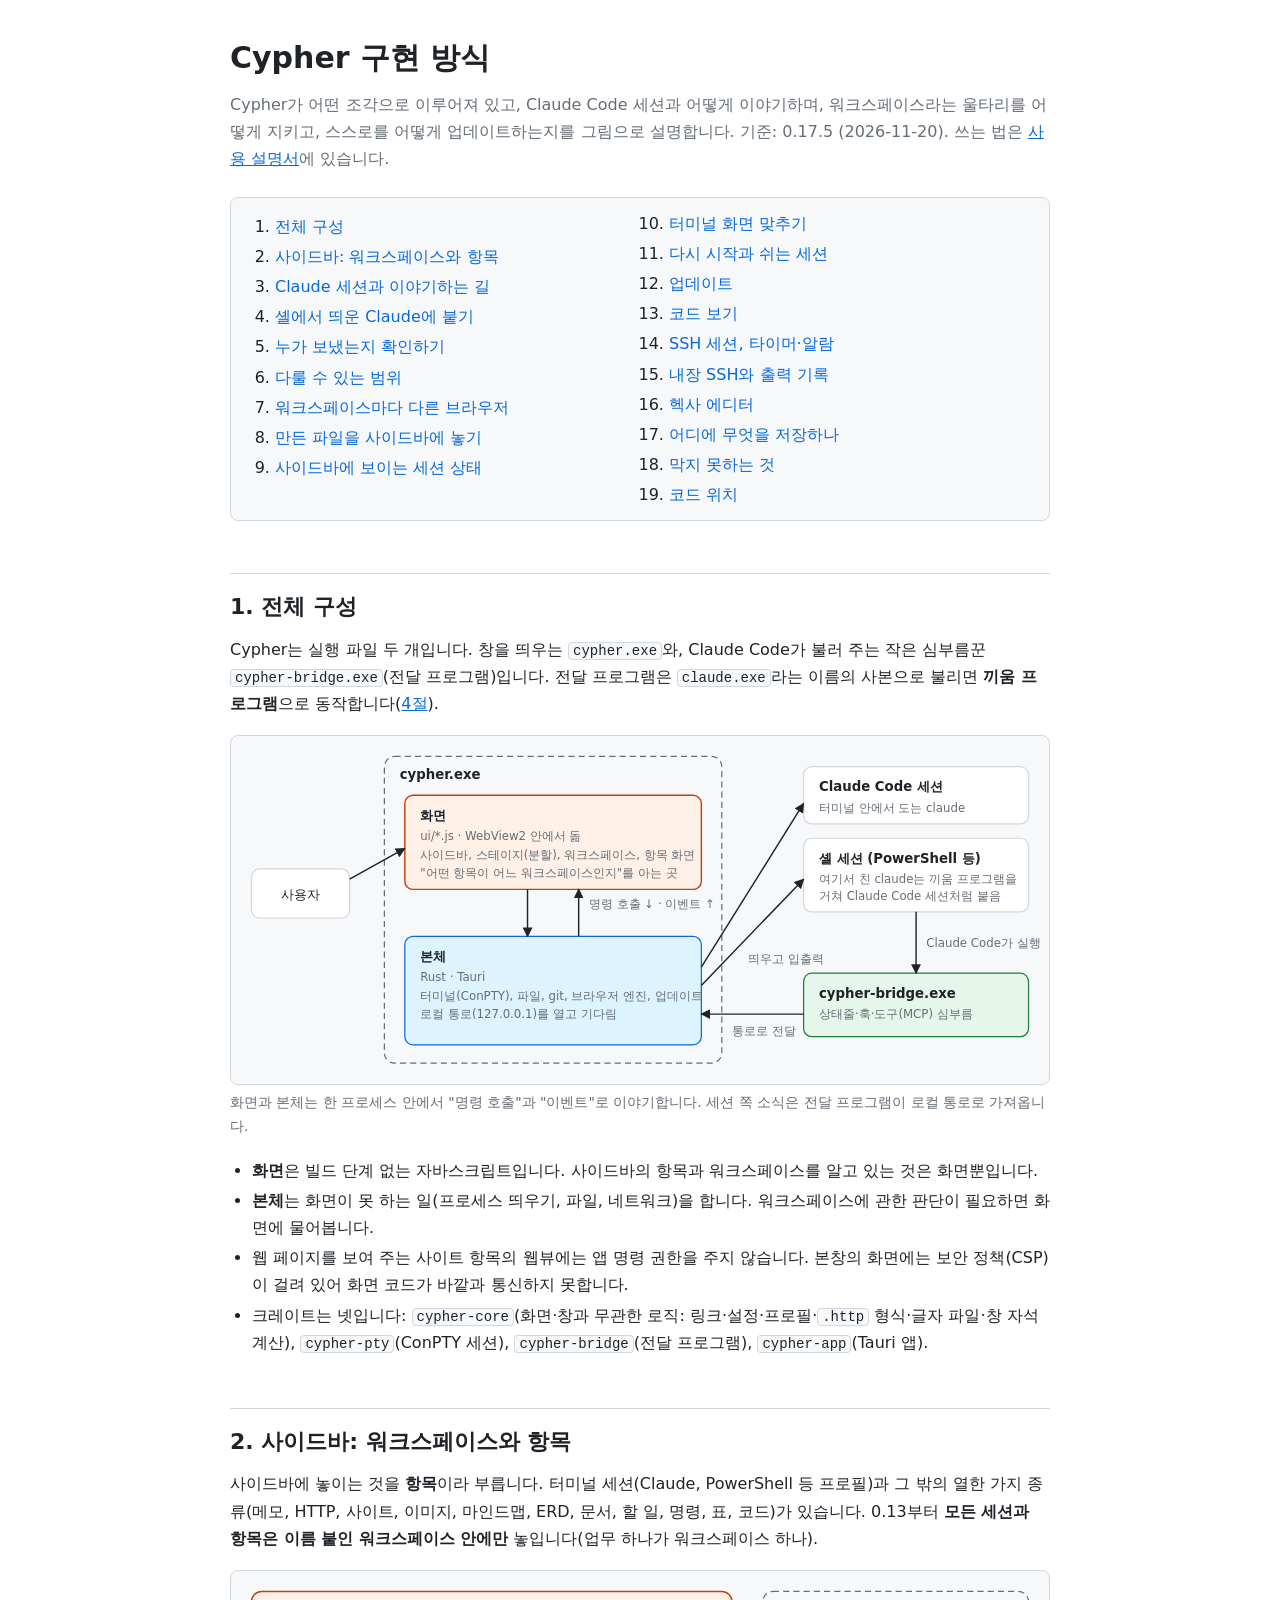
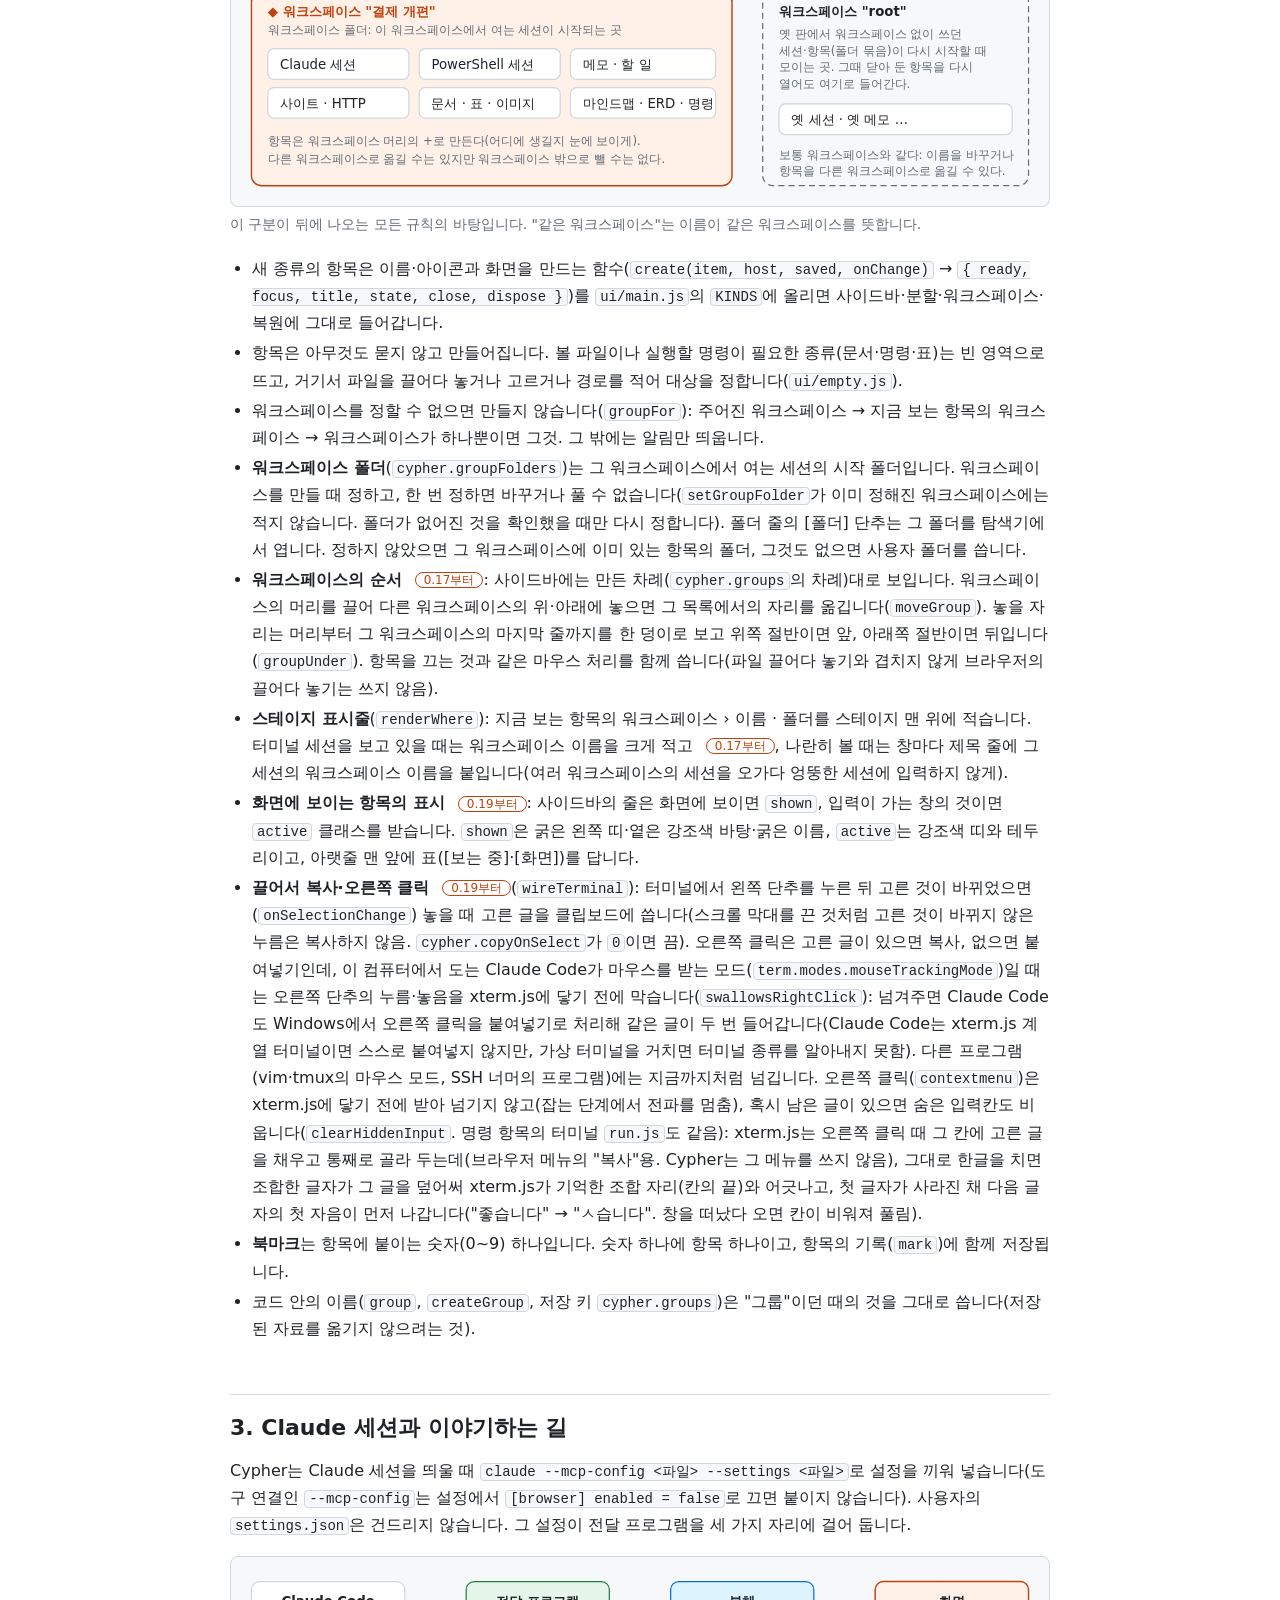
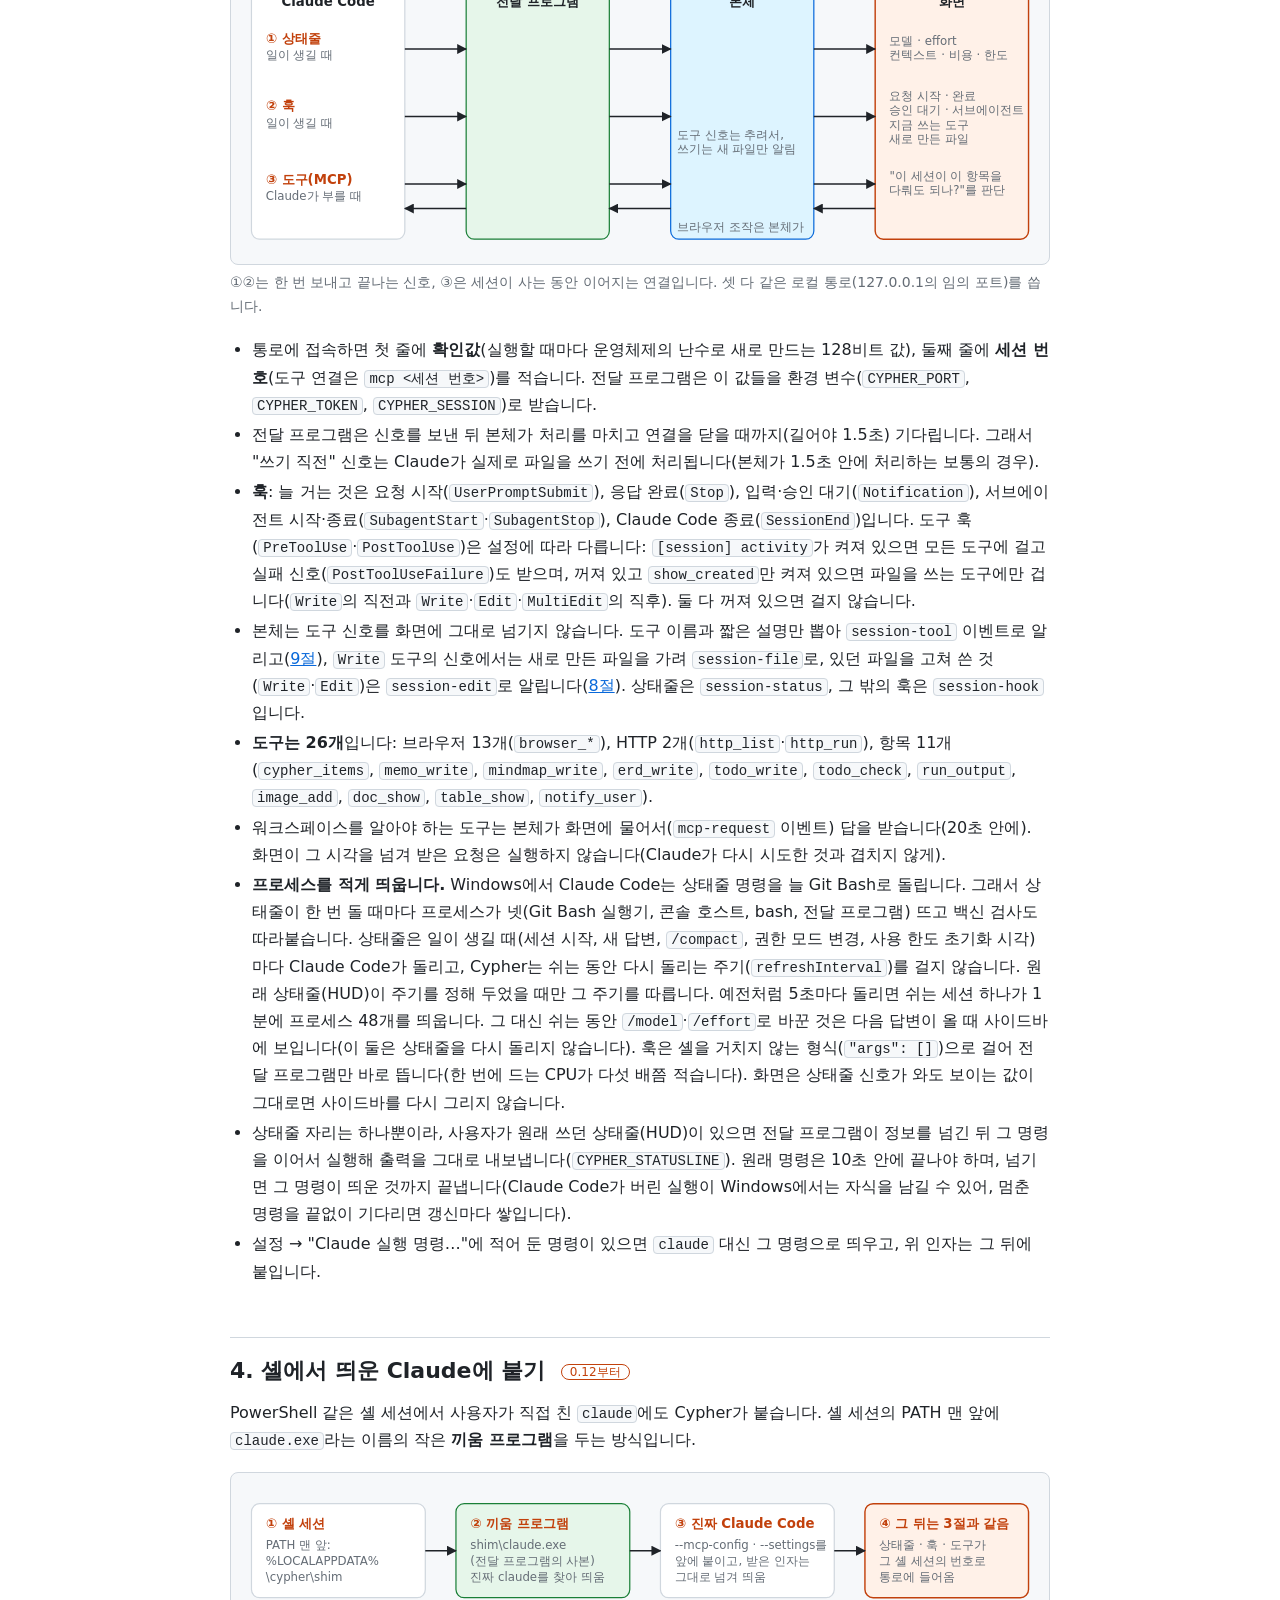
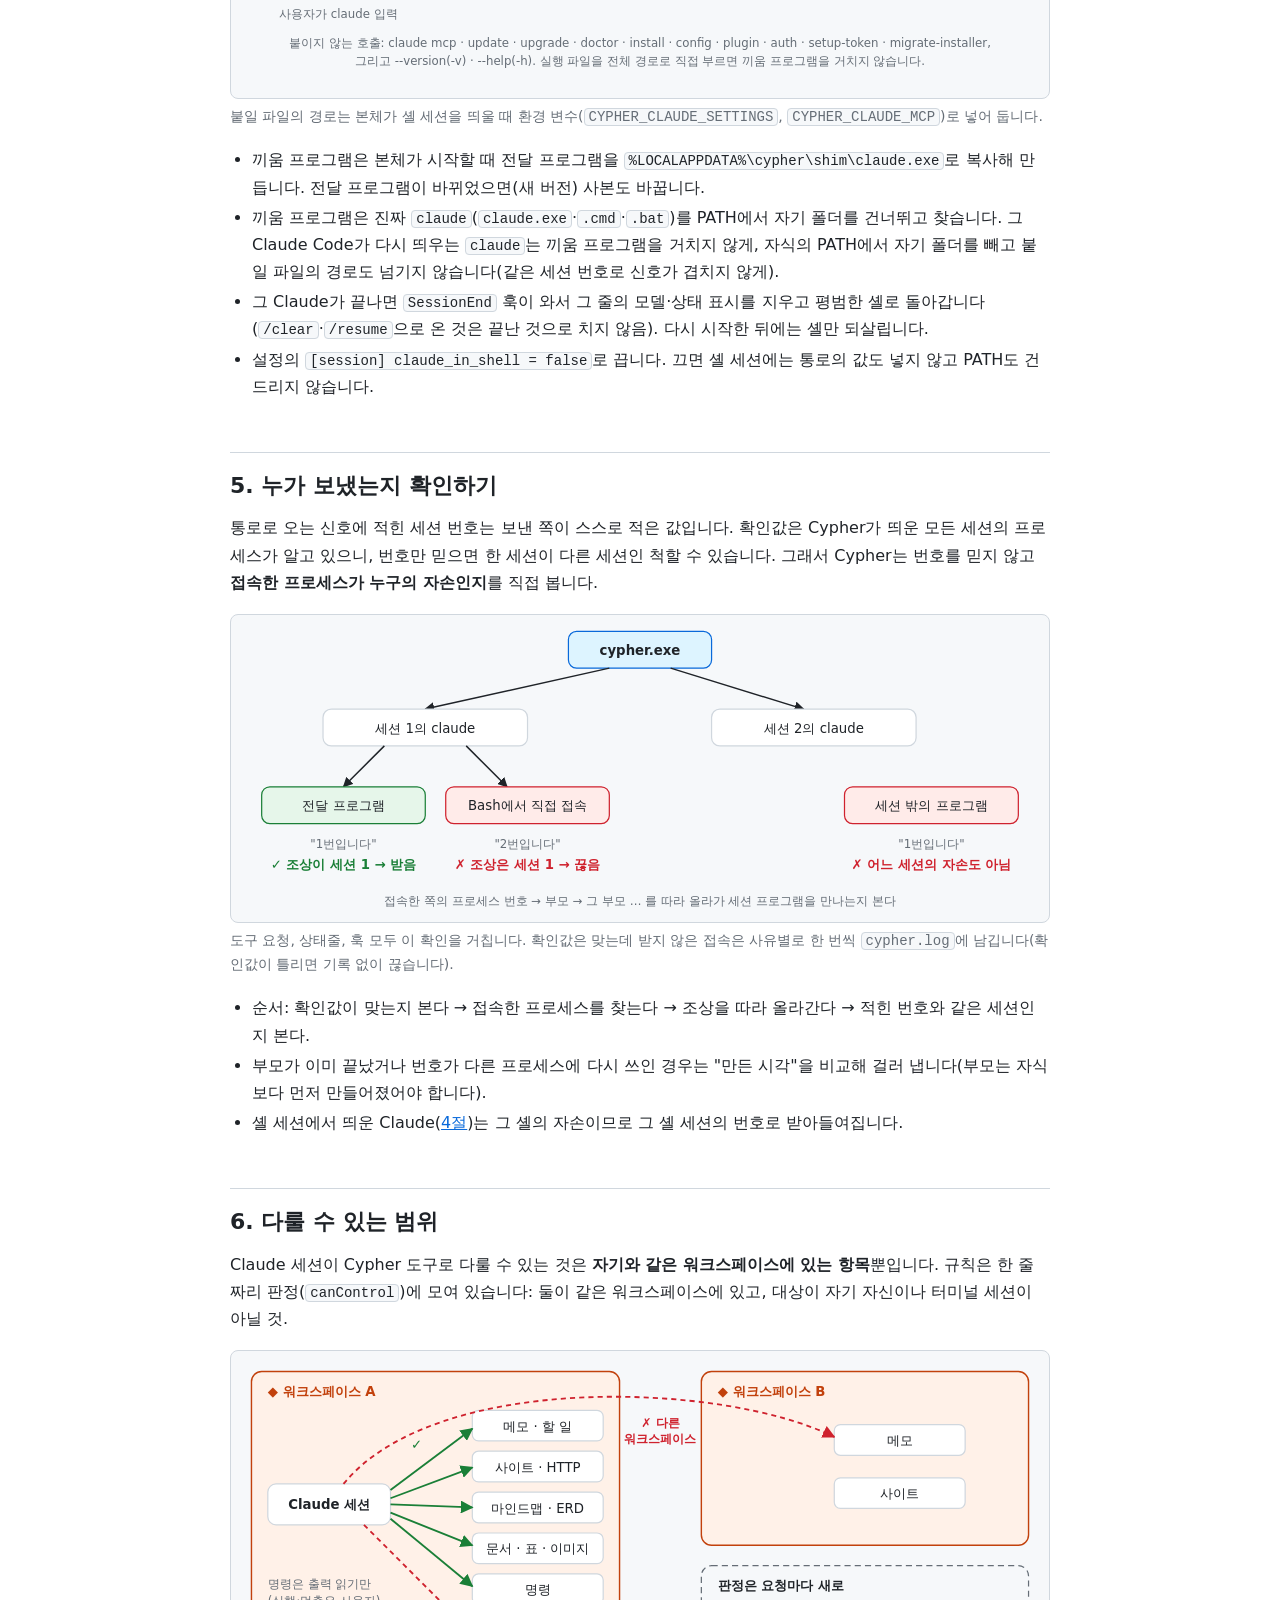
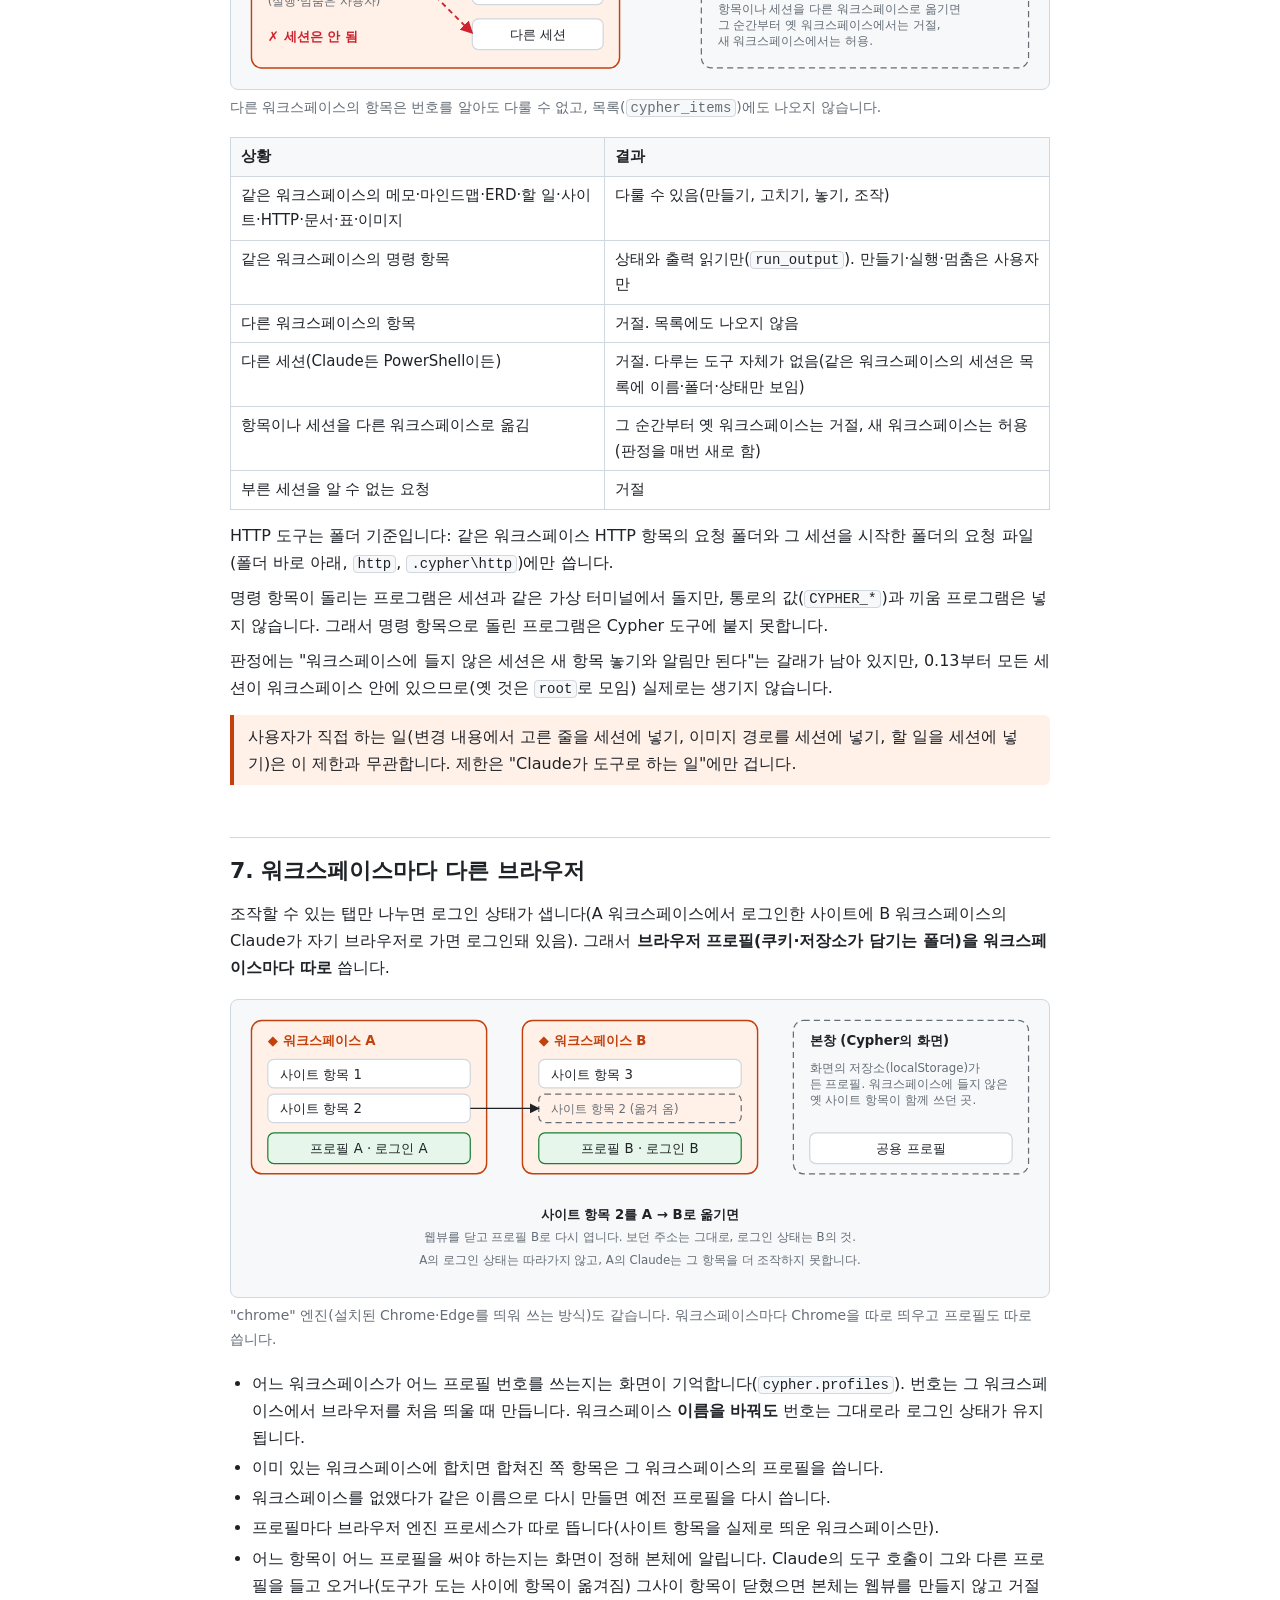
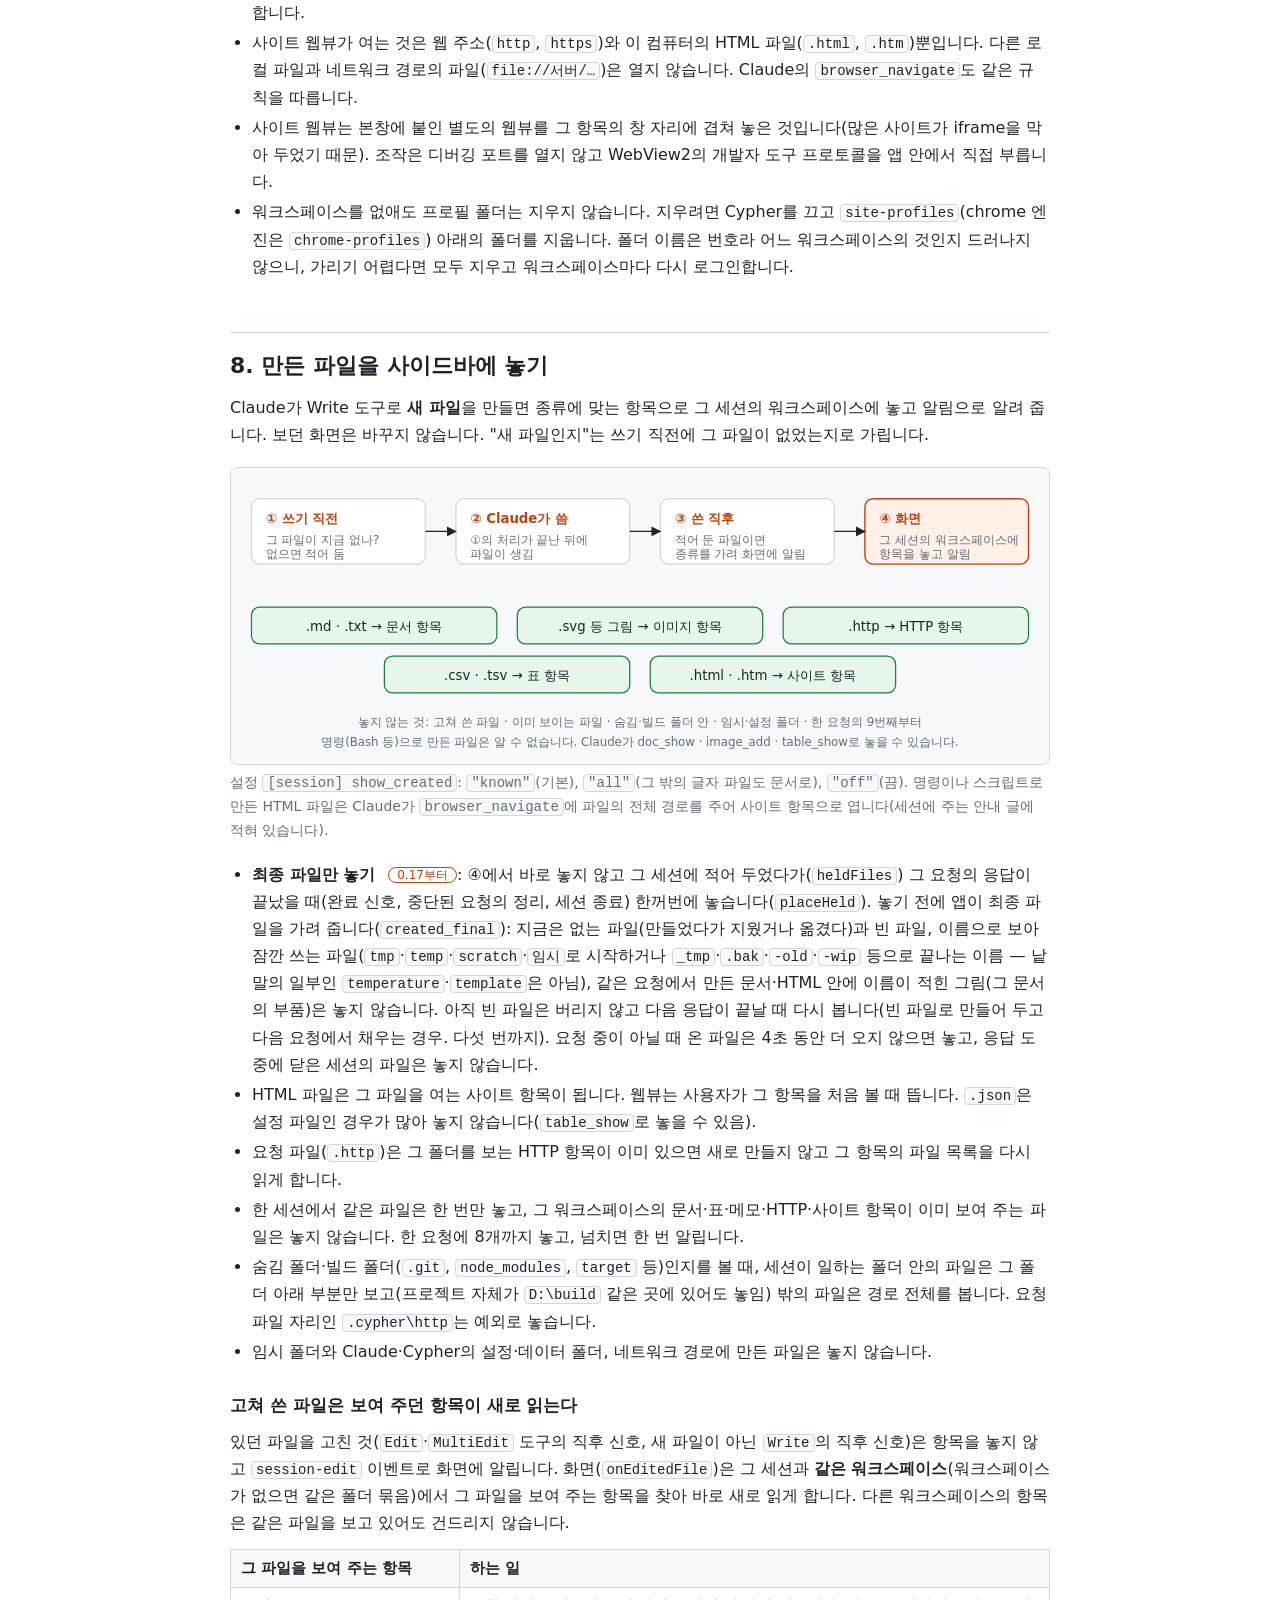
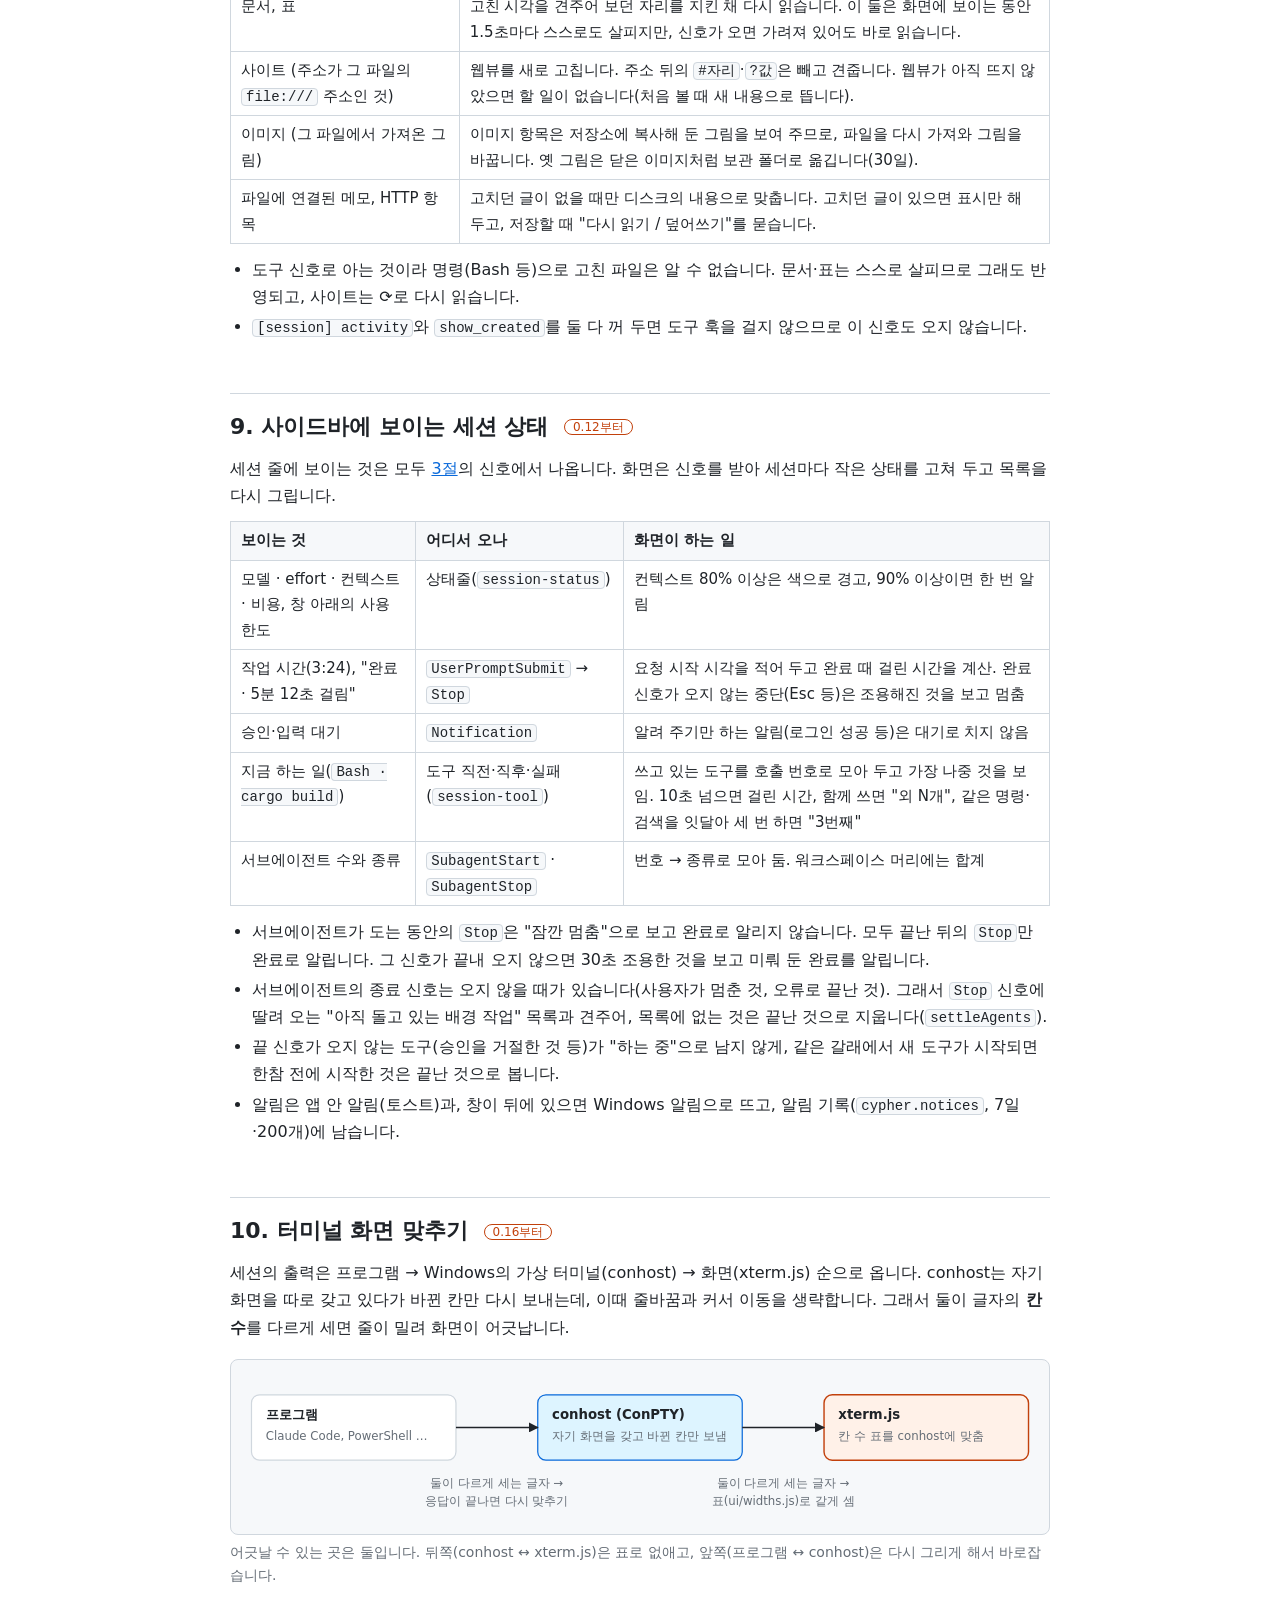
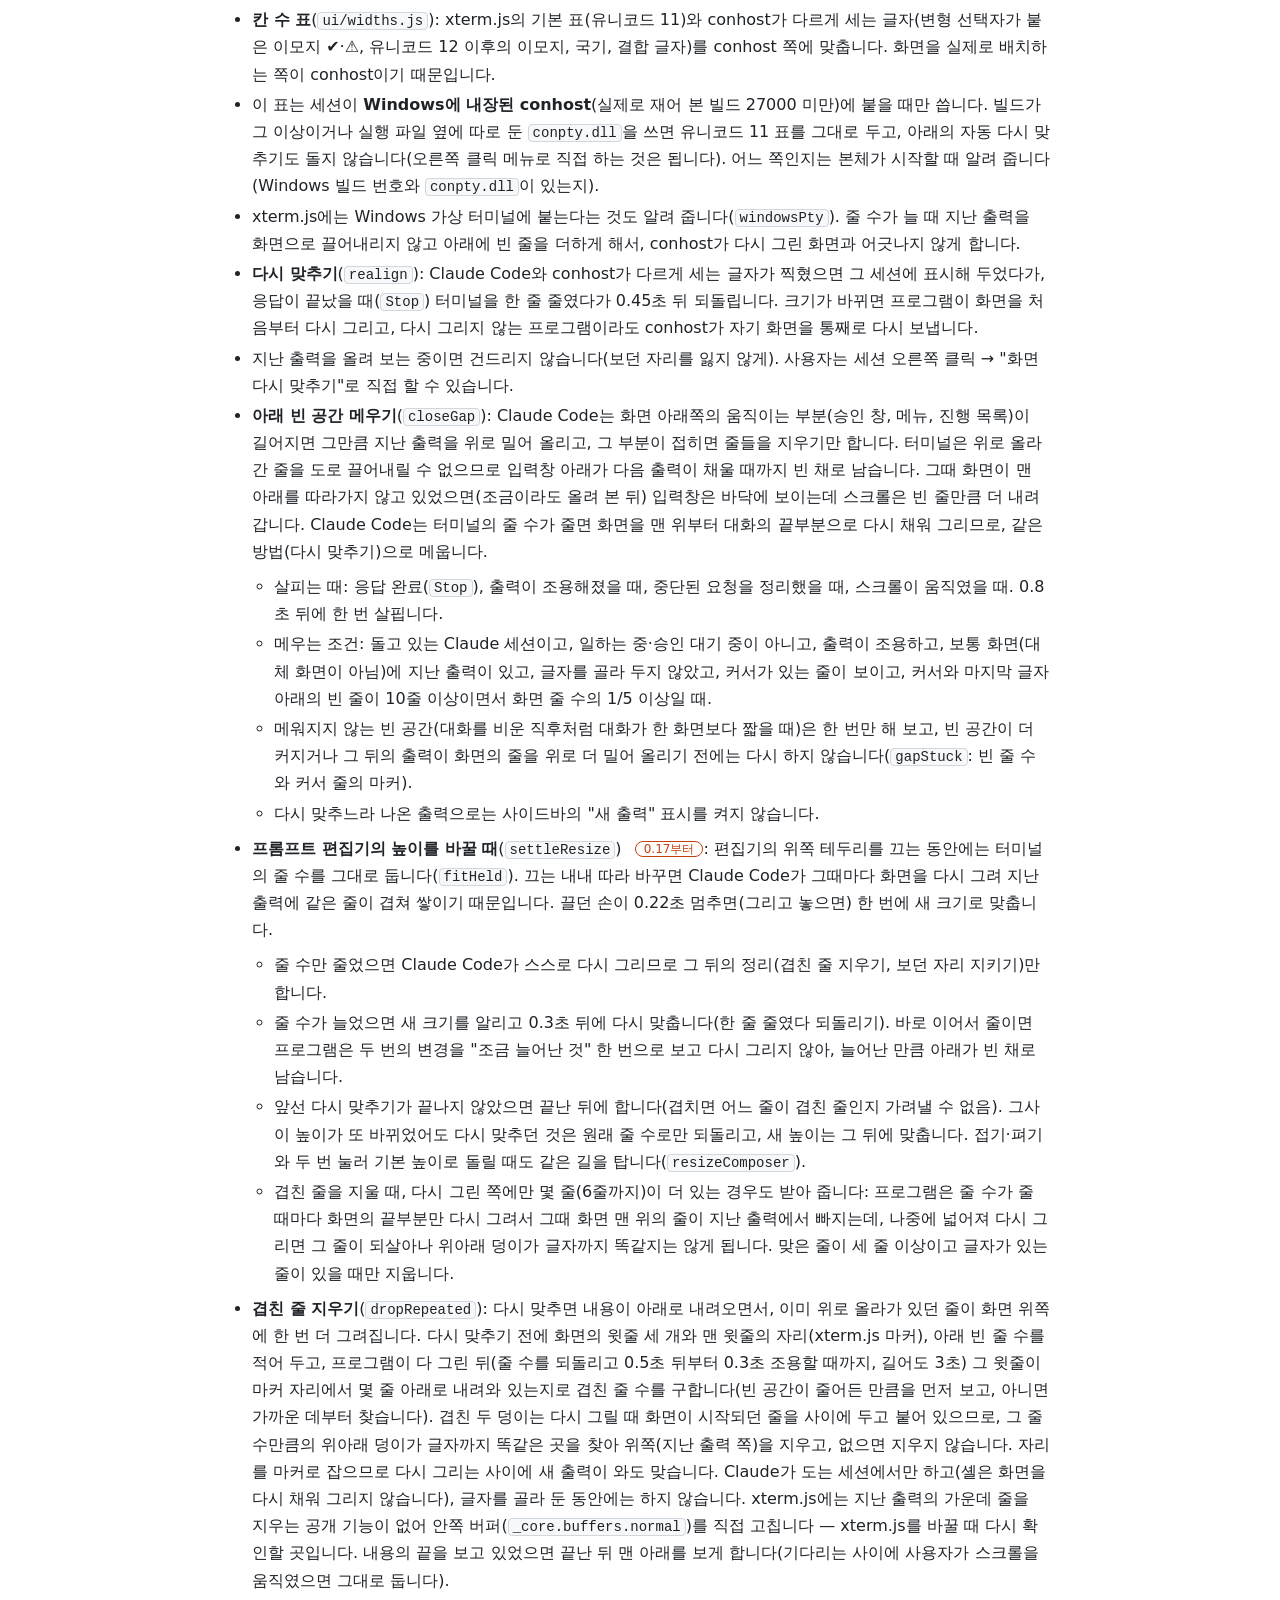
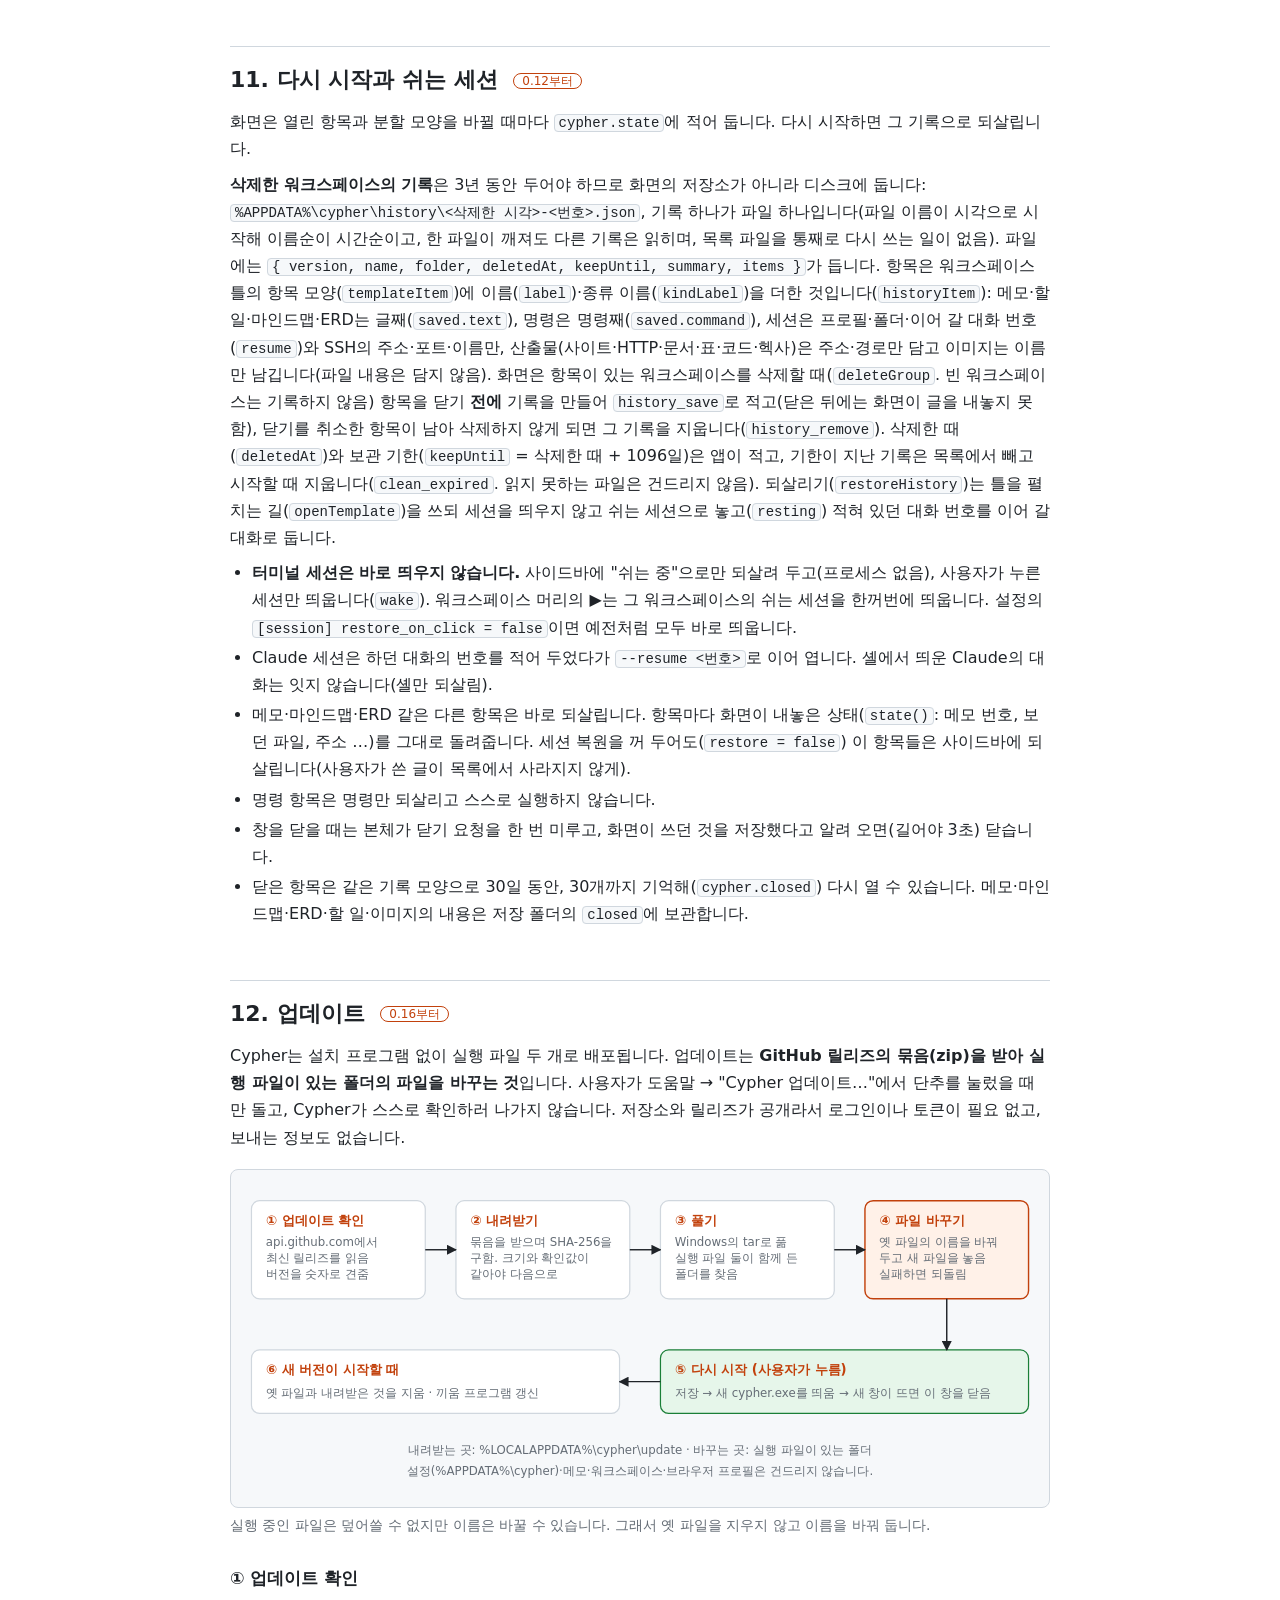
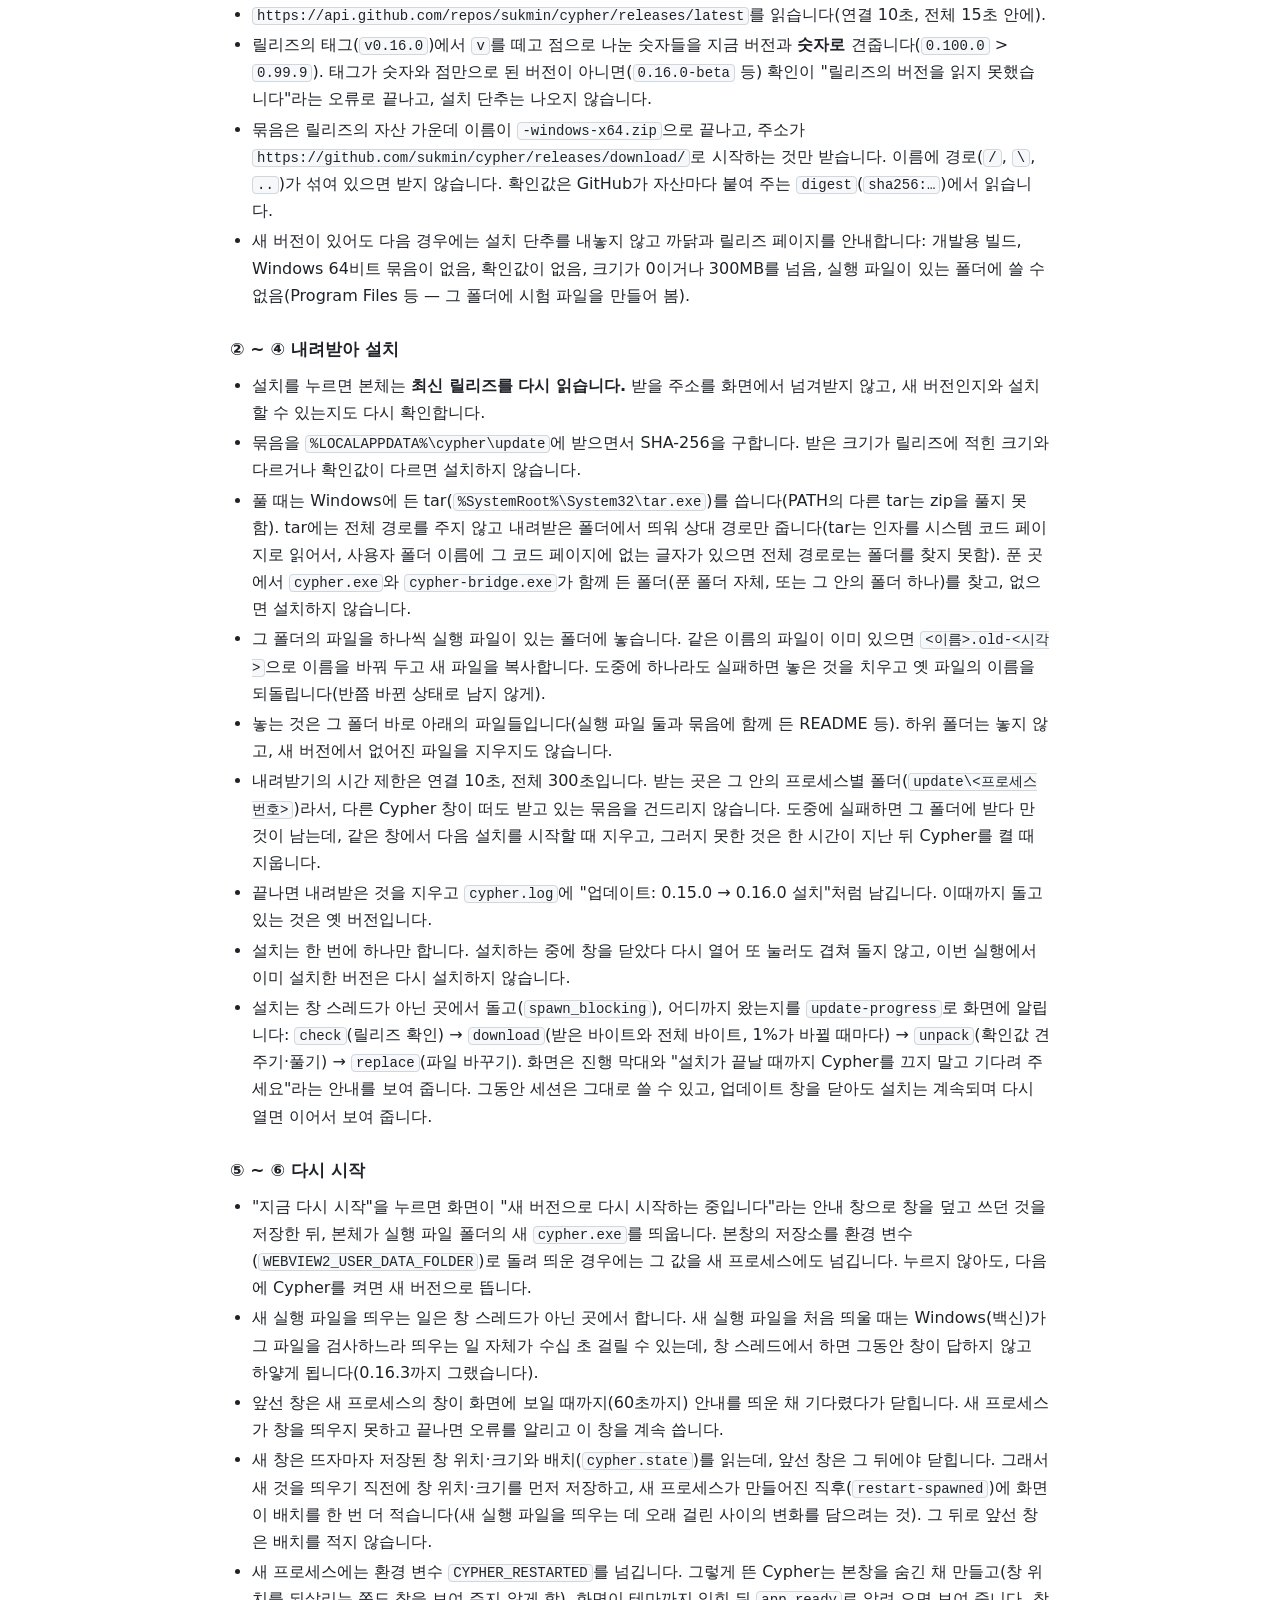
==== commit 395c66f5: "0.20.1: 쉬는 Claude 세션이 CPU를 계속 쓰던 것을 고침(상태줄 5초 갱신 없앰, 훅은 셸 없이) 고친 것 - 상태줄: Cypher가 걸던 갱신 주기(5초)를 없앰. " ====
--- a/docs/architecture.html
+++ b/docs/architecture.html
@@ -202,7 +202,7 @@
   <text x="705" y="48" text-anchor="middle" class="h">화면</text>
 
   <text x="34" y="84" class="tac">① 상태줄</text>
-  <text x="34" y="100" class="s">몇 초마다</text>
+  <text x="34" y="100" class="s">일이 생길 때</text>
   <path class="a" d="M170 90 L230 90"/><path class="a" d="M370 90 L430 90"/><path class="a" d="M570 90 L630 90"/>
   <text x="644" y="86" class="s">모델 · effort</text><text x="644" y="100" class="s">컨텍스트 · 비용 · 한도</text>
 
@@ -228,7 +228,8 @@
   <li>본체는 도구 신호를 화면에 그대로 넘기지 않습니다. 도구 이름과 짧은 설명만 뽑아 <code>session-tool</code> 이벤트로 알리고(<a href="#activity">9절</a>), <code>Write</code> 도구의 신호에서는 새로 만든 파일을 가려 <code>session-file</code>로, 있던 파일을 고쳐 쓴 것(<code>Write</code>·<code>Edit</code>)은 <code>session-edit</code>로 알립니다(<a href="#created">8절</a>). 상태줄은 <code>session-status</code>, 그 밖의 훅은 <code>session-hook</code>입니다.</li>
   <li><b>도구는 26개</b>입니다: 브라우저 13개(<code>browser_*</code>), HTTP 2개(<code>http_list</code>·<code>http_run</code>), 항목 11개(<code>cypher_items</code>, <code>memo_write</code>, <code>mindmap_write</code>, <code>erd_write</code>, <code>todo_write</code>, <code>todo_check</code>, <code>run_output</code>, <code>image_add</code>, <code>doc_show</code>, <code>table_show</code>, <code>notify_user</code>).</li>
   <li>워크스페이스를 알아야 하는 도구는 본체가 화면에 물어서(<code>mcp-request</code> 이벤트) 답을 받습니다(20초 안에). 화면이 그 시각을 넘겨 받은 요청은 실행하지 않습니다(Claude가 다시 시도한 것과 겹치지 않게).</li>
-  <li>상태줄 자리는 하나뿐이라, 사용자가 원래 쓰던 상태줄(HUD)이 있으면 전달 프로그램이 정보를 넘긴 뒤 그 명령을 이어서 실행해 출력을 그대로 내보냅니다(<code>CYPHER_STATUSLINE</code>).</li>
+  <li><b>프로세스를 적게 띄웁니다.</b> Windows에서 Claude Code는 상태줄 명령을 늘 Git Bash로 돌립니다. 그래서 상태줄이 한 번 돌 때마다 프로세스가 넷(Git Bash 실행기, 콘솔 호스트, bash, 전달 프로그램) 뜨고 백신 검사도 따라붙습니다. 상태줄은 일이 생길 때(세션 시작, 새 답변, <code>/compact</code>, 권한 모드 변경, 사용 한도 초기화 시각)마다 Claude Code가 돌리고, Cypher는 쉬는 동안 다시 돌리는 주기(<code>refreshInterval</code>)를 걸지 않습니다. 원래 상태줄(HUD)이 주기를 정해 두었을 때만 그 주기를 따릅니다. 예전처럼 5초마다 돌리면 쉬는 세션 하나가 1분에 프로세스 48개를 띄웁니다. 그 대신 쉬는 동안 <code>/model</code>·<code>/effort</code>로 바꾼 것은 다음 답변이 올 때 사이드바에 보입니다(이 둘은 상태줄을 다시 돌리지 않습니다). 훅은 셸을 거치지 않는 형식(<code>"args": []</code>)으로 걸어 전달 프로그램만 바로 뜹니다(한 번에 드는 CPU가 다섯 배쯤 적습니다). 화면은 상태줄 신호가 와도 보이는 값이 그대로면 사이드바를 다시 그리지 않습니다.</li>
+  <li>상태줄 자리는 하나뿐이라, 사용자가 원래 쓰던 상태줄(HUD)이 있으면 전달 프로그램이 정보를 넘긴 뒤 그 명령을 이어서 실행해 출력을 그대로 내보냅니다(<code>CYPHER_STATUSLINE</code>). 원래 명령은 10초 안에 끝나야 하며, 넘기면 그 명령이 띄운 것까지 끝냅니다(Claude Code가 버린 실행이 Windows에서는 자식을 남길 수 있어, 멈춘 명령을 끝없이 기다리면 갱신마다 쌓입니다).</li>
   <li>설정 → "Claude 실행 명령…"에 적어 둔 명령이 있으면 <code>claude</code> 대신 그 명령으로 띄우고, 위 인자는 그 뒤에 붙입니다.</li>
 </ul>
 
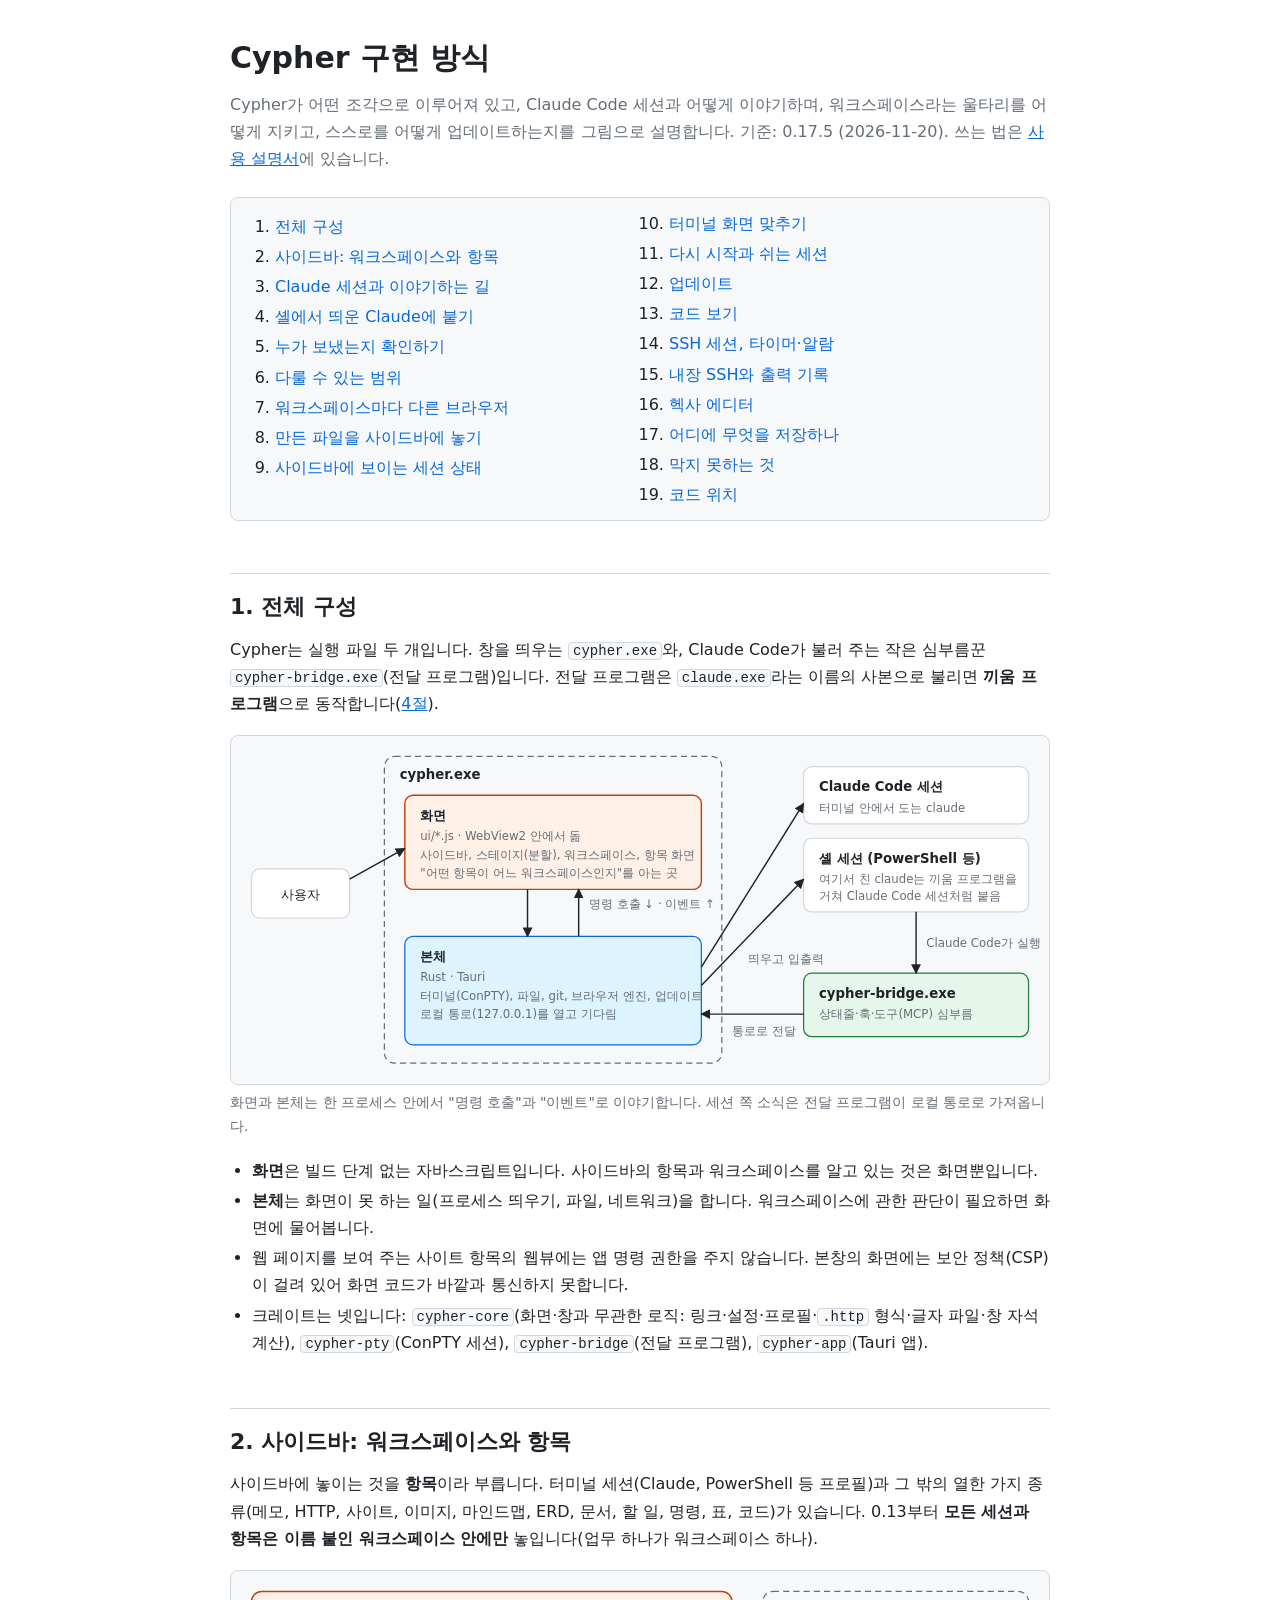
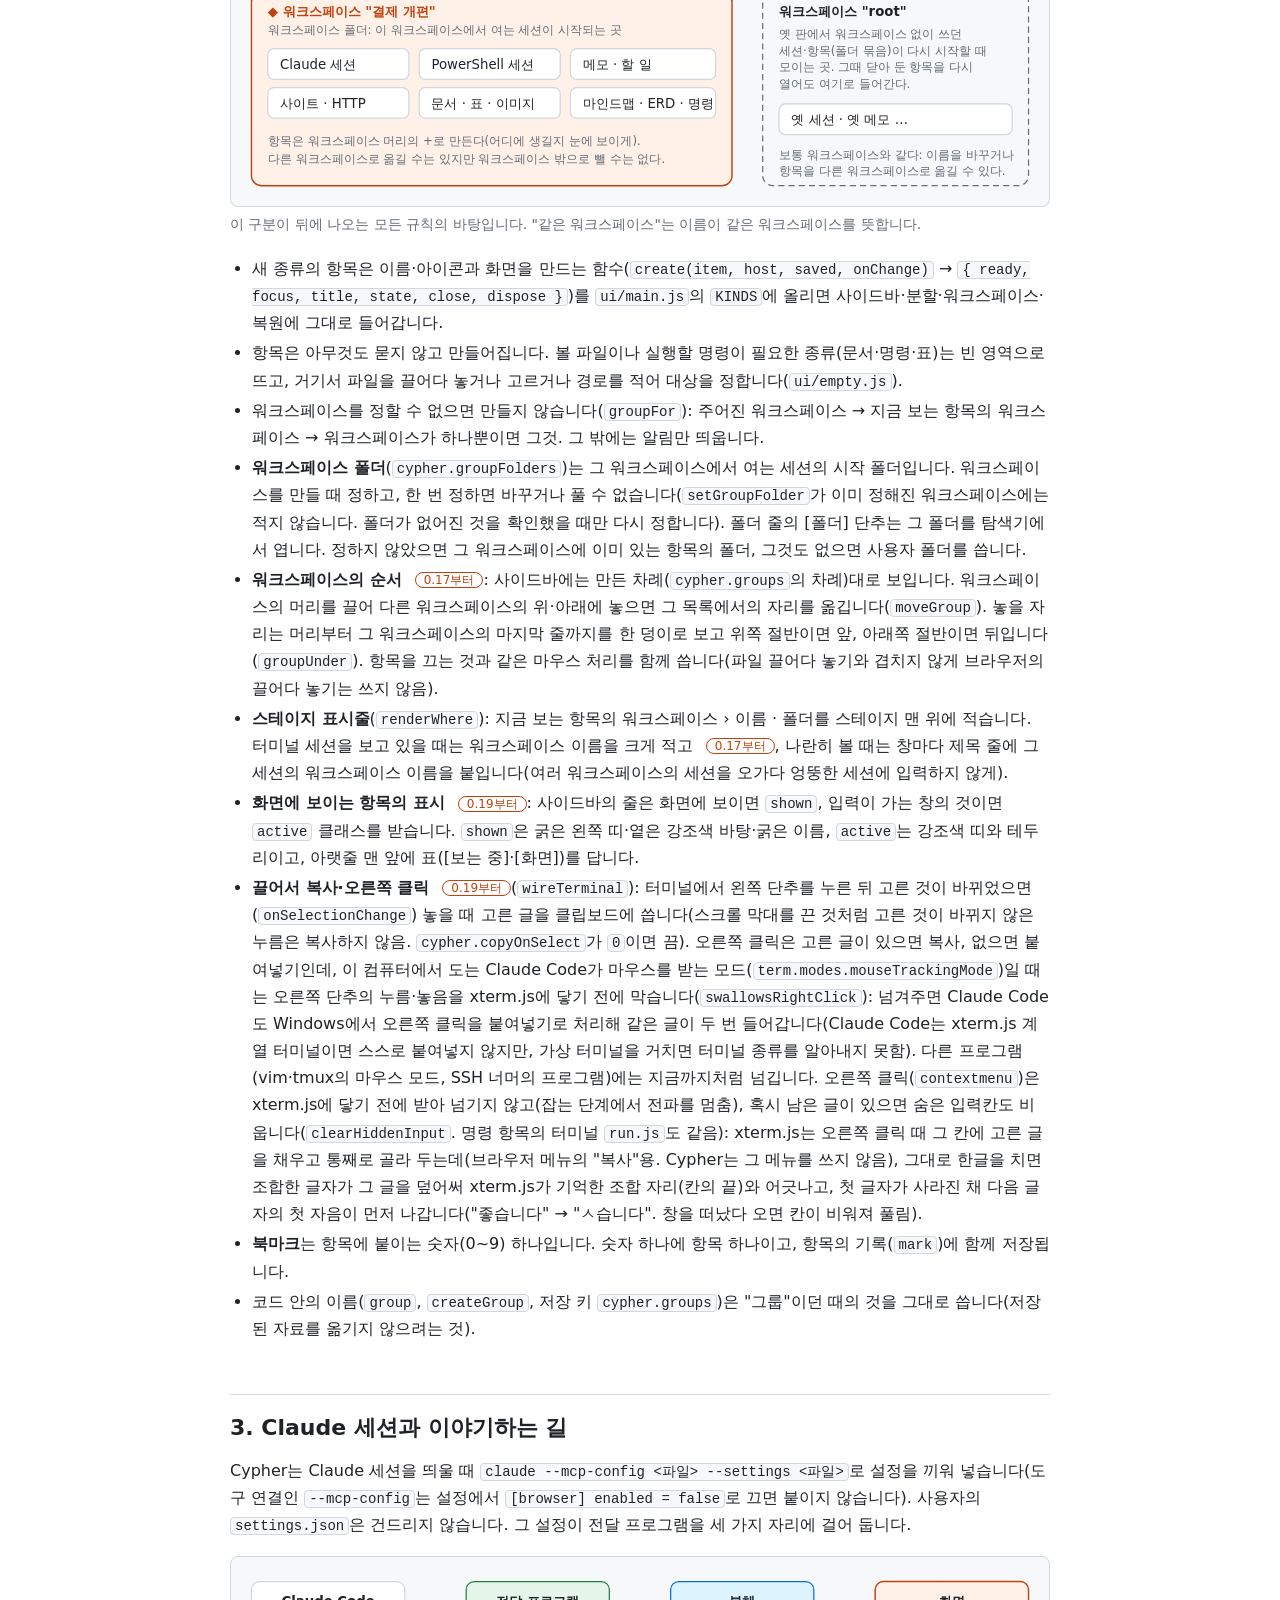
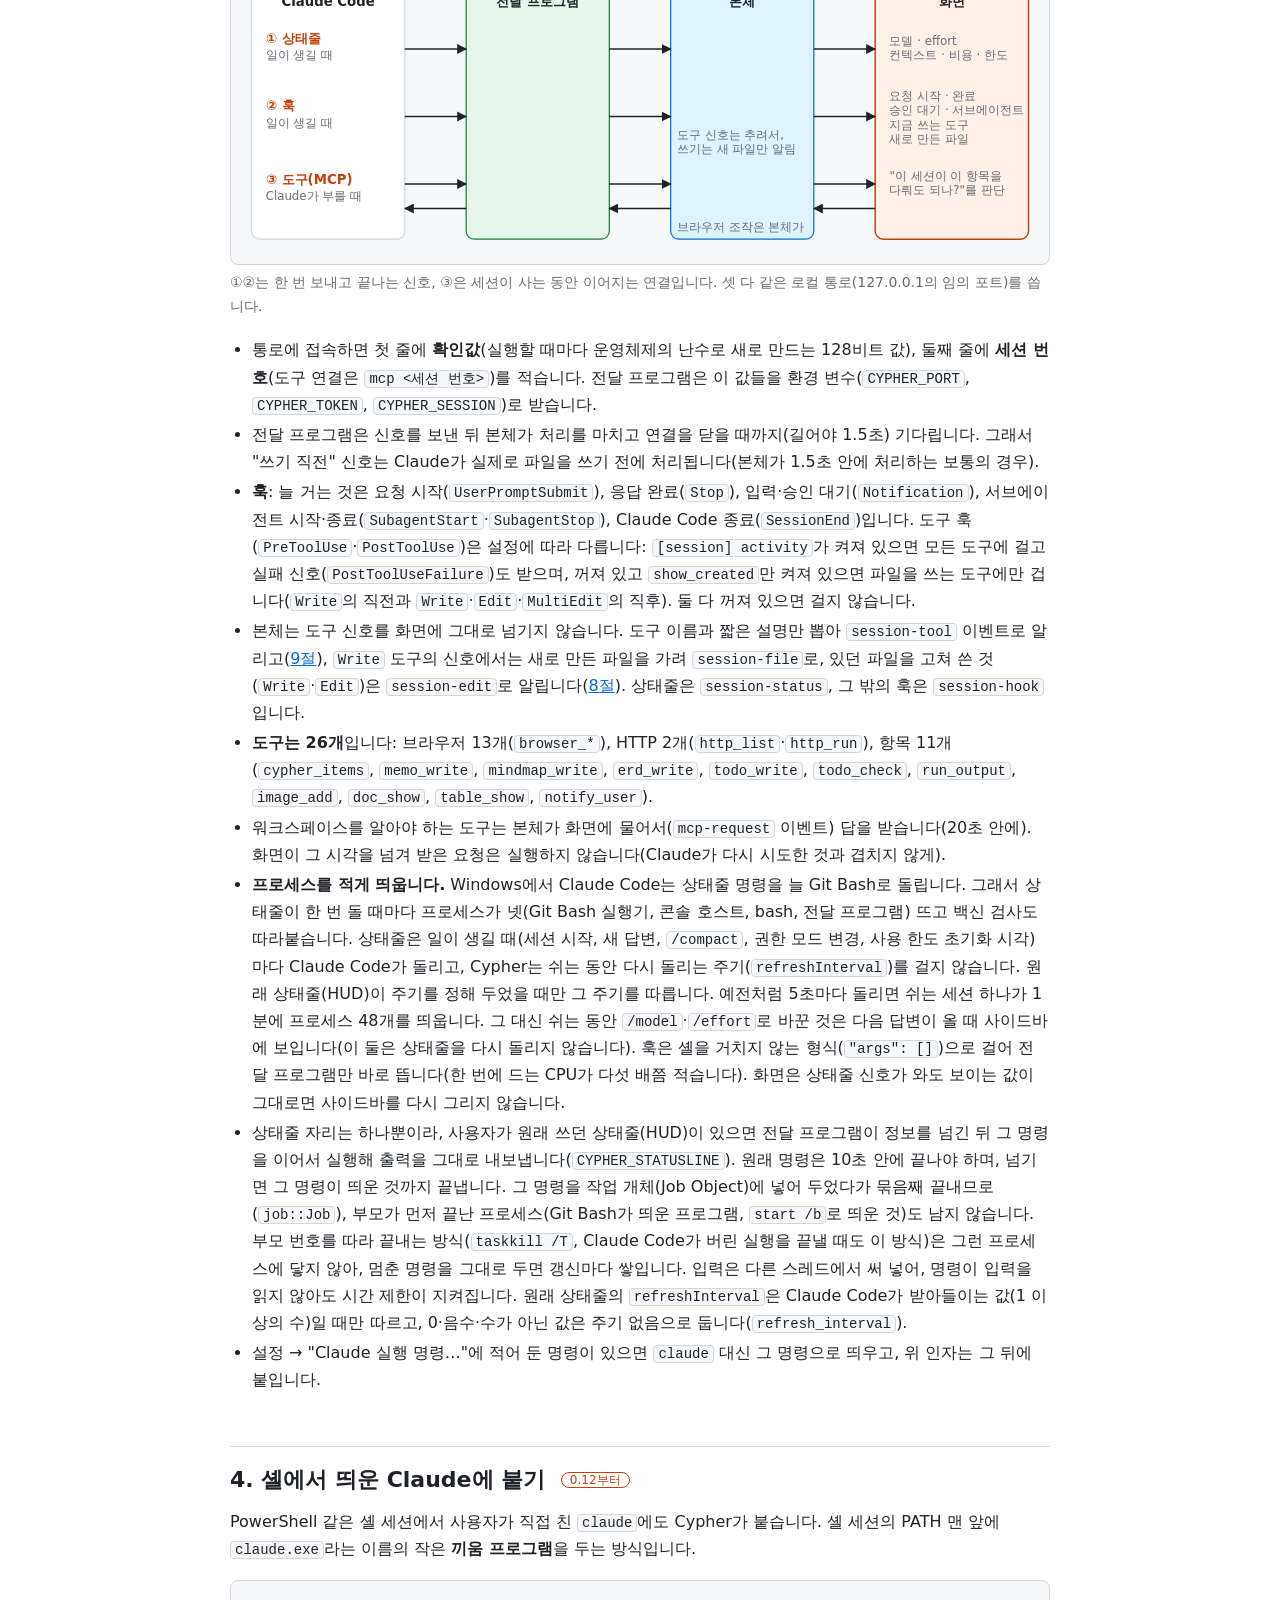
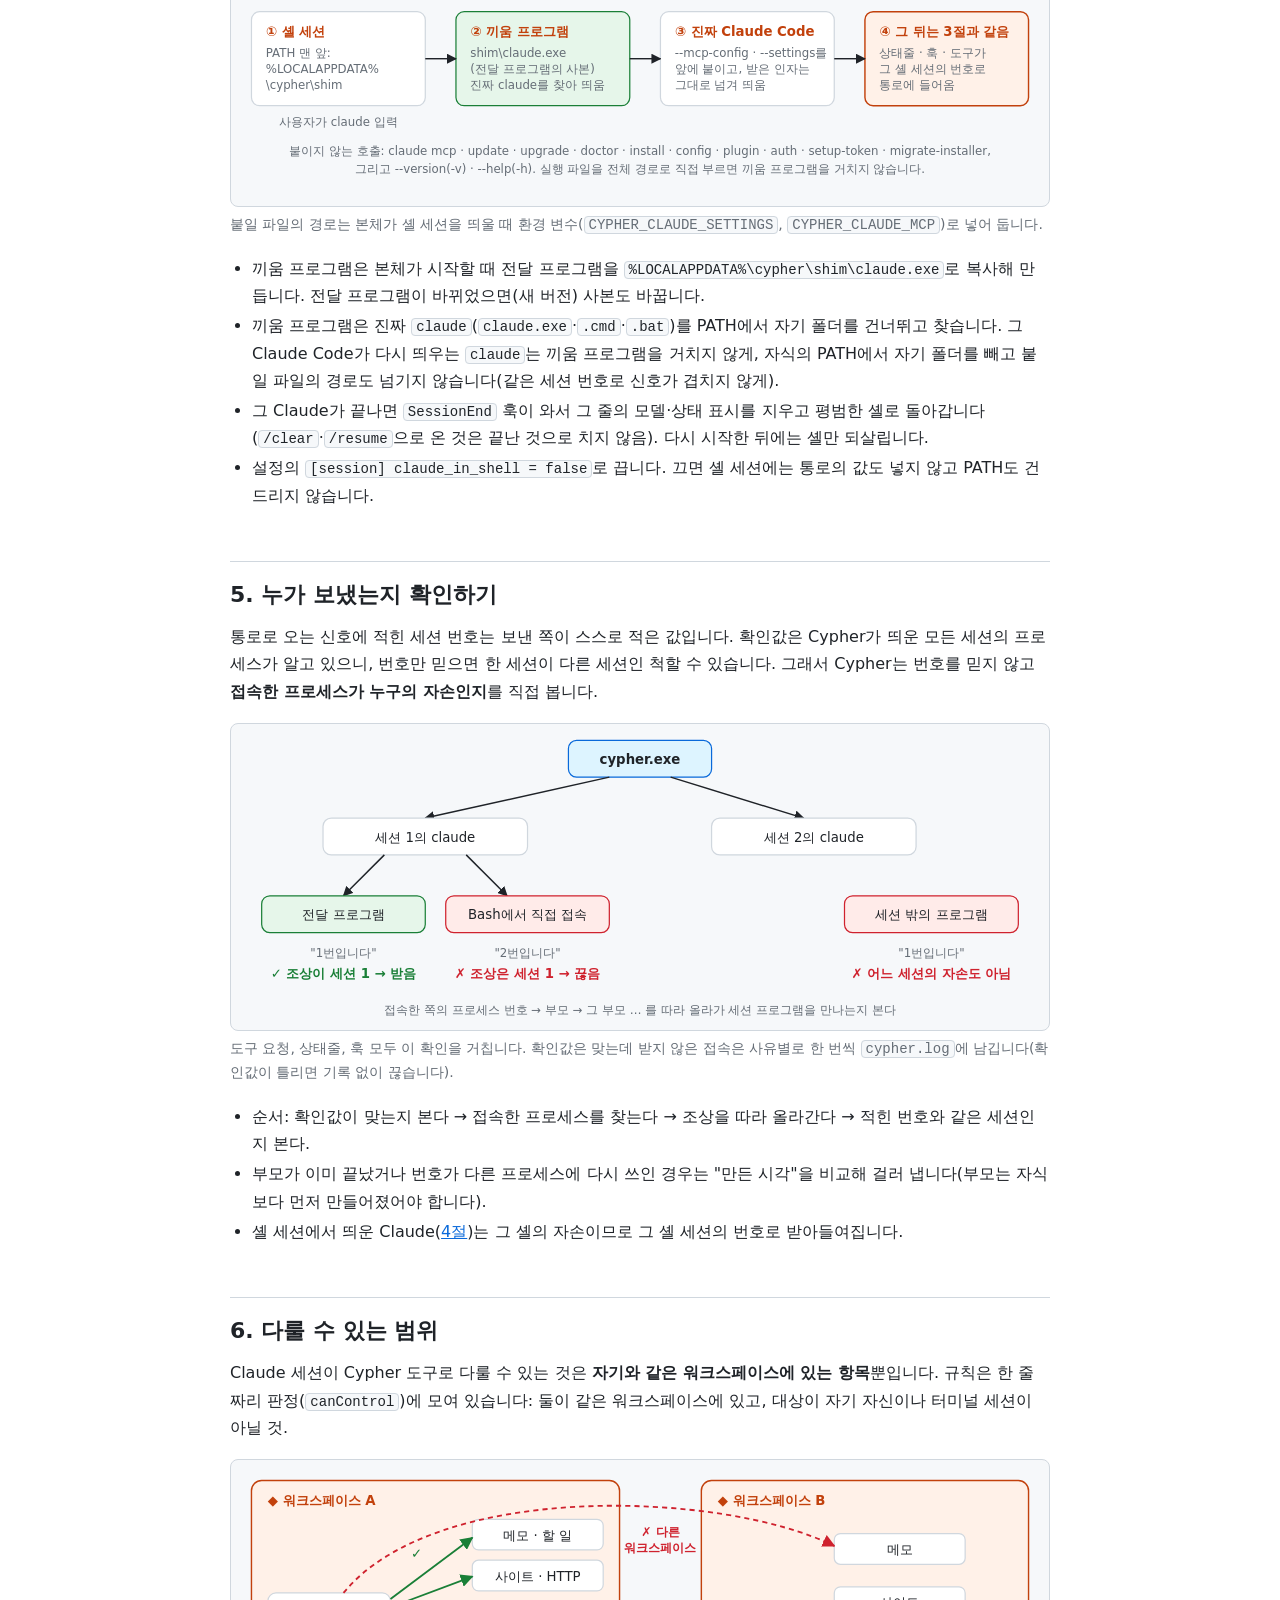
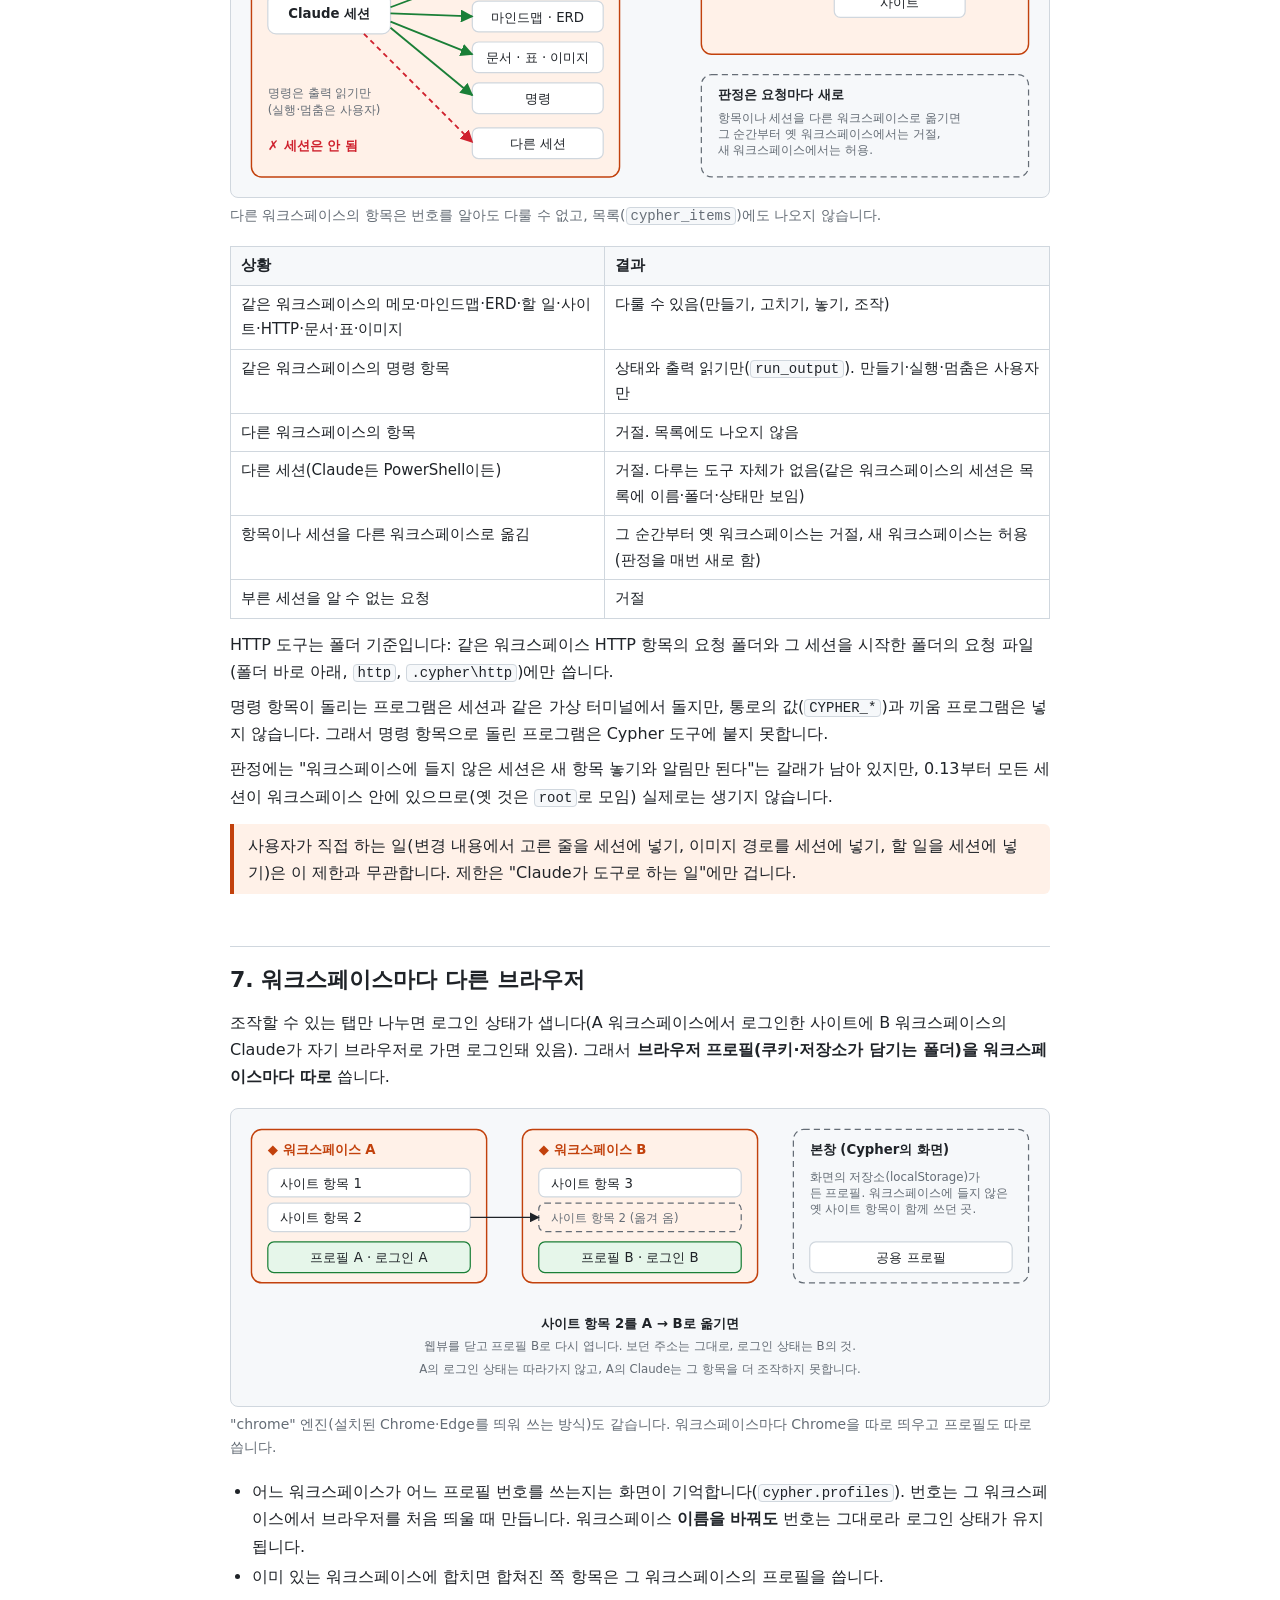
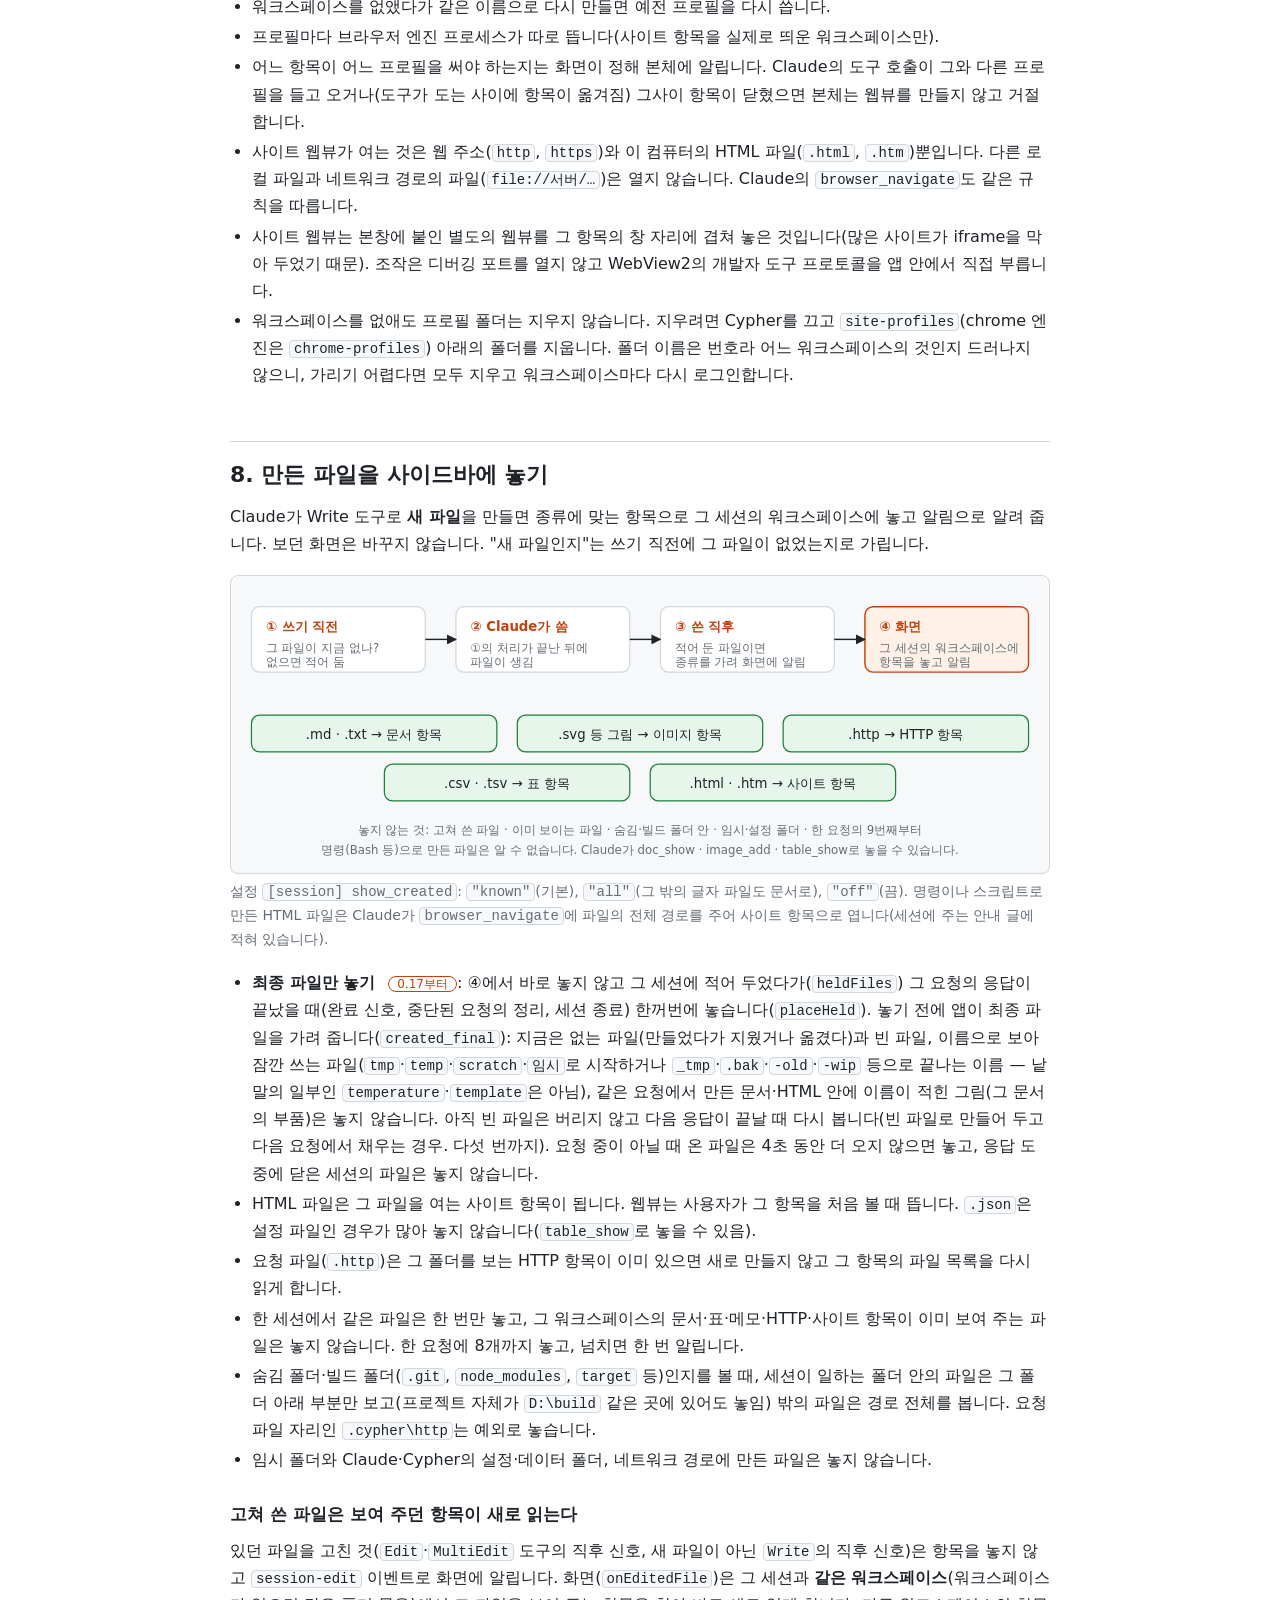
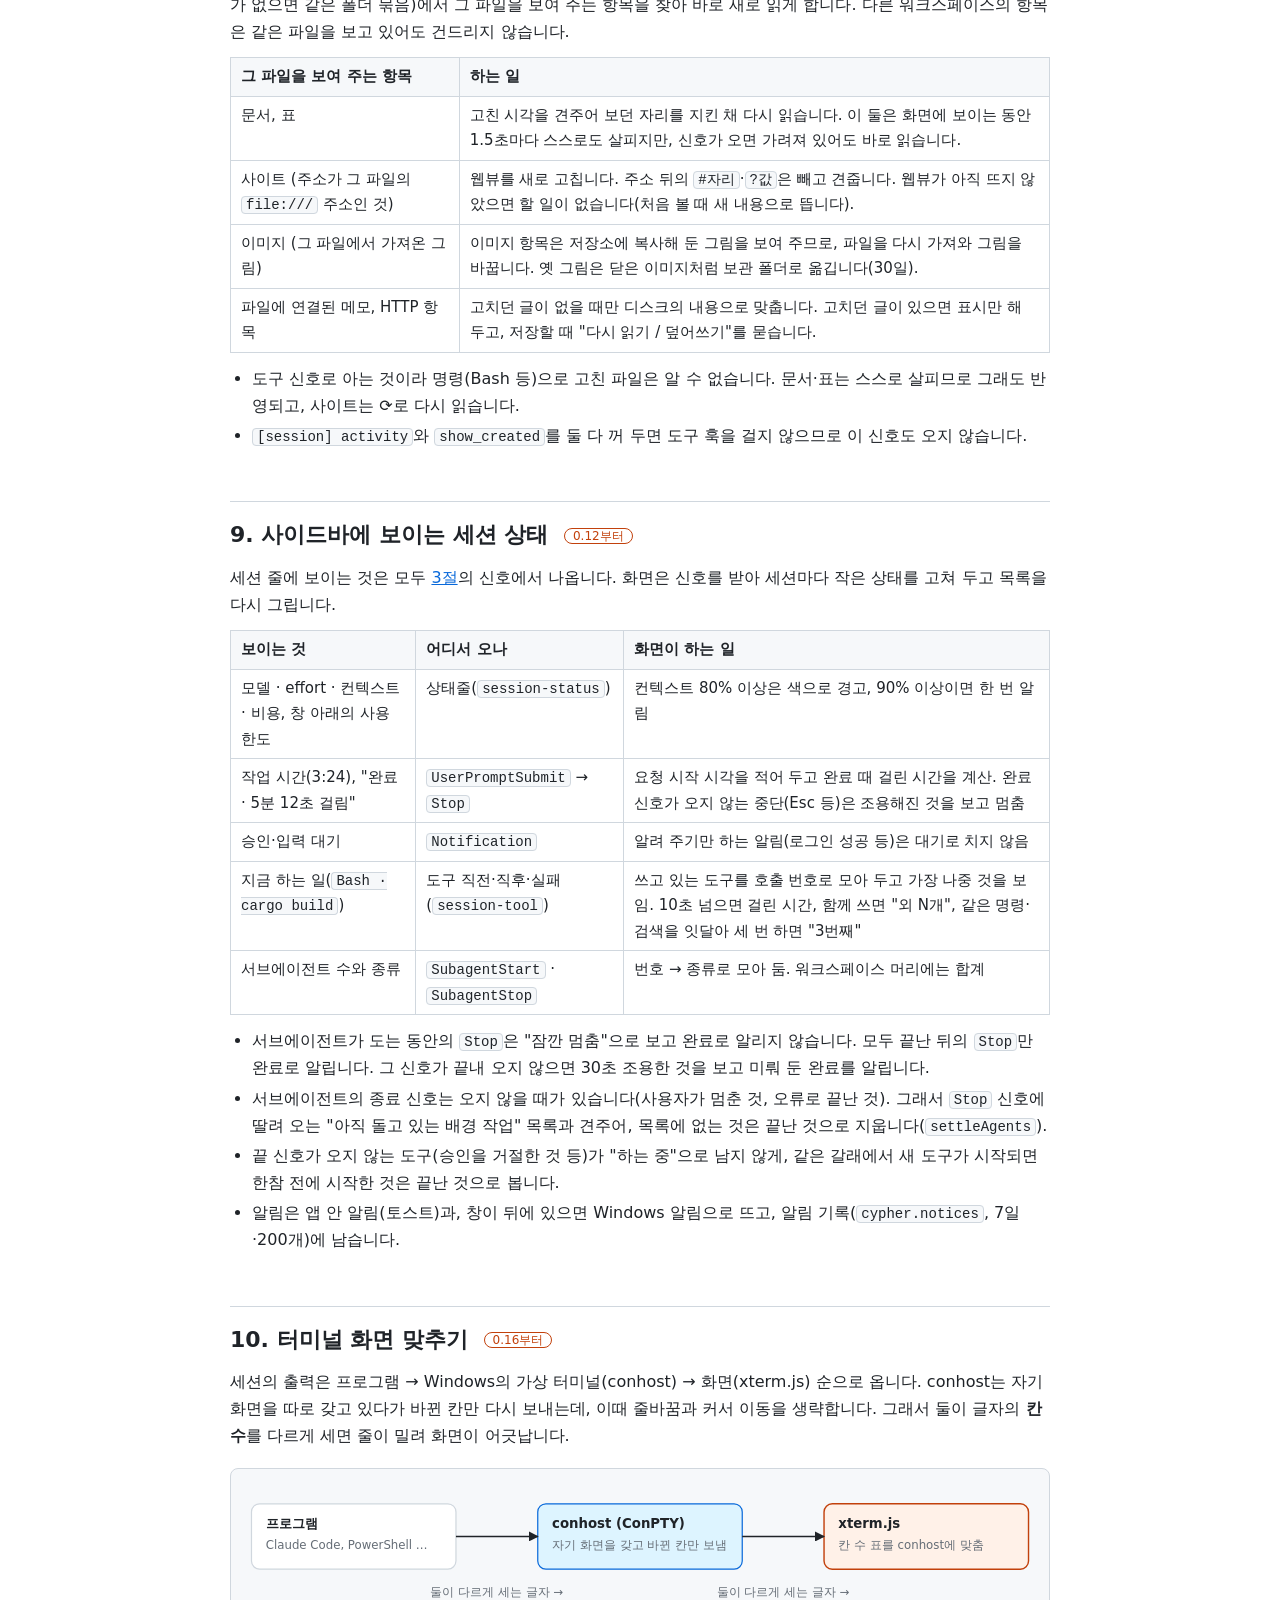
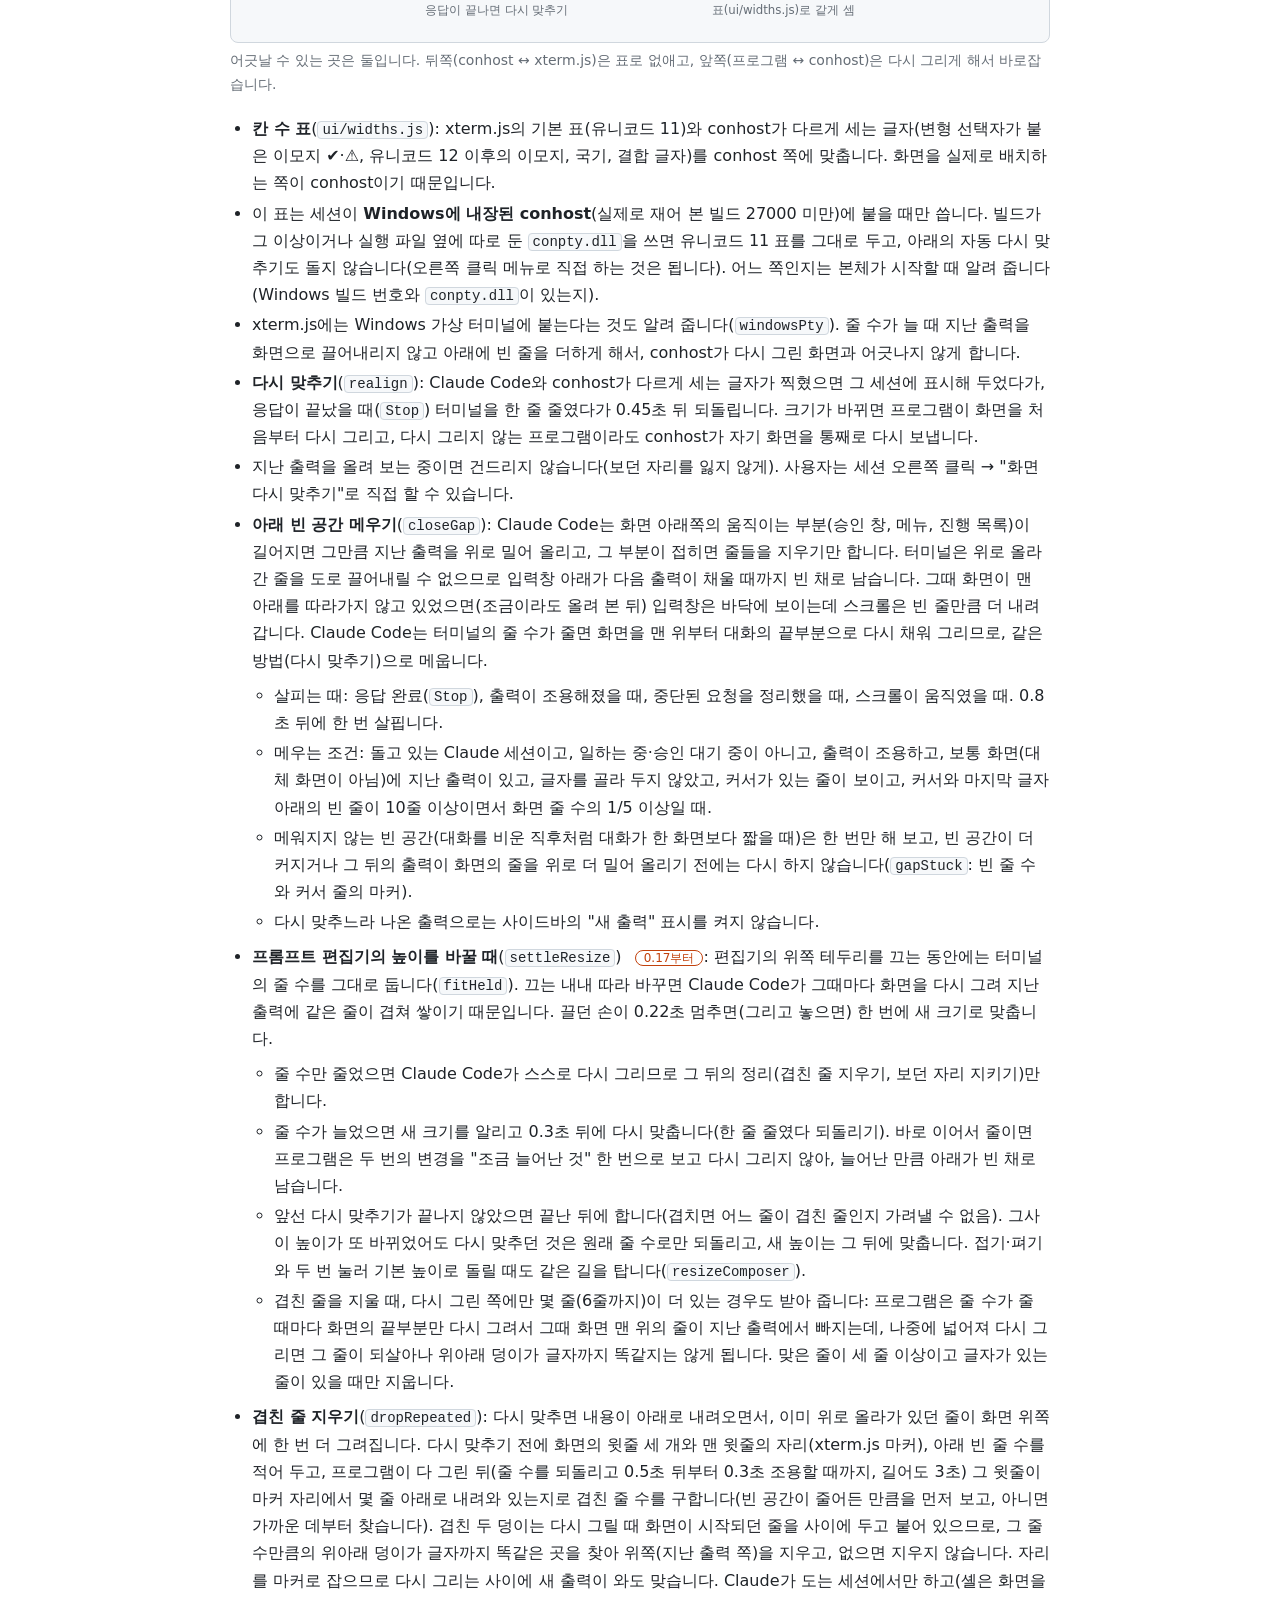
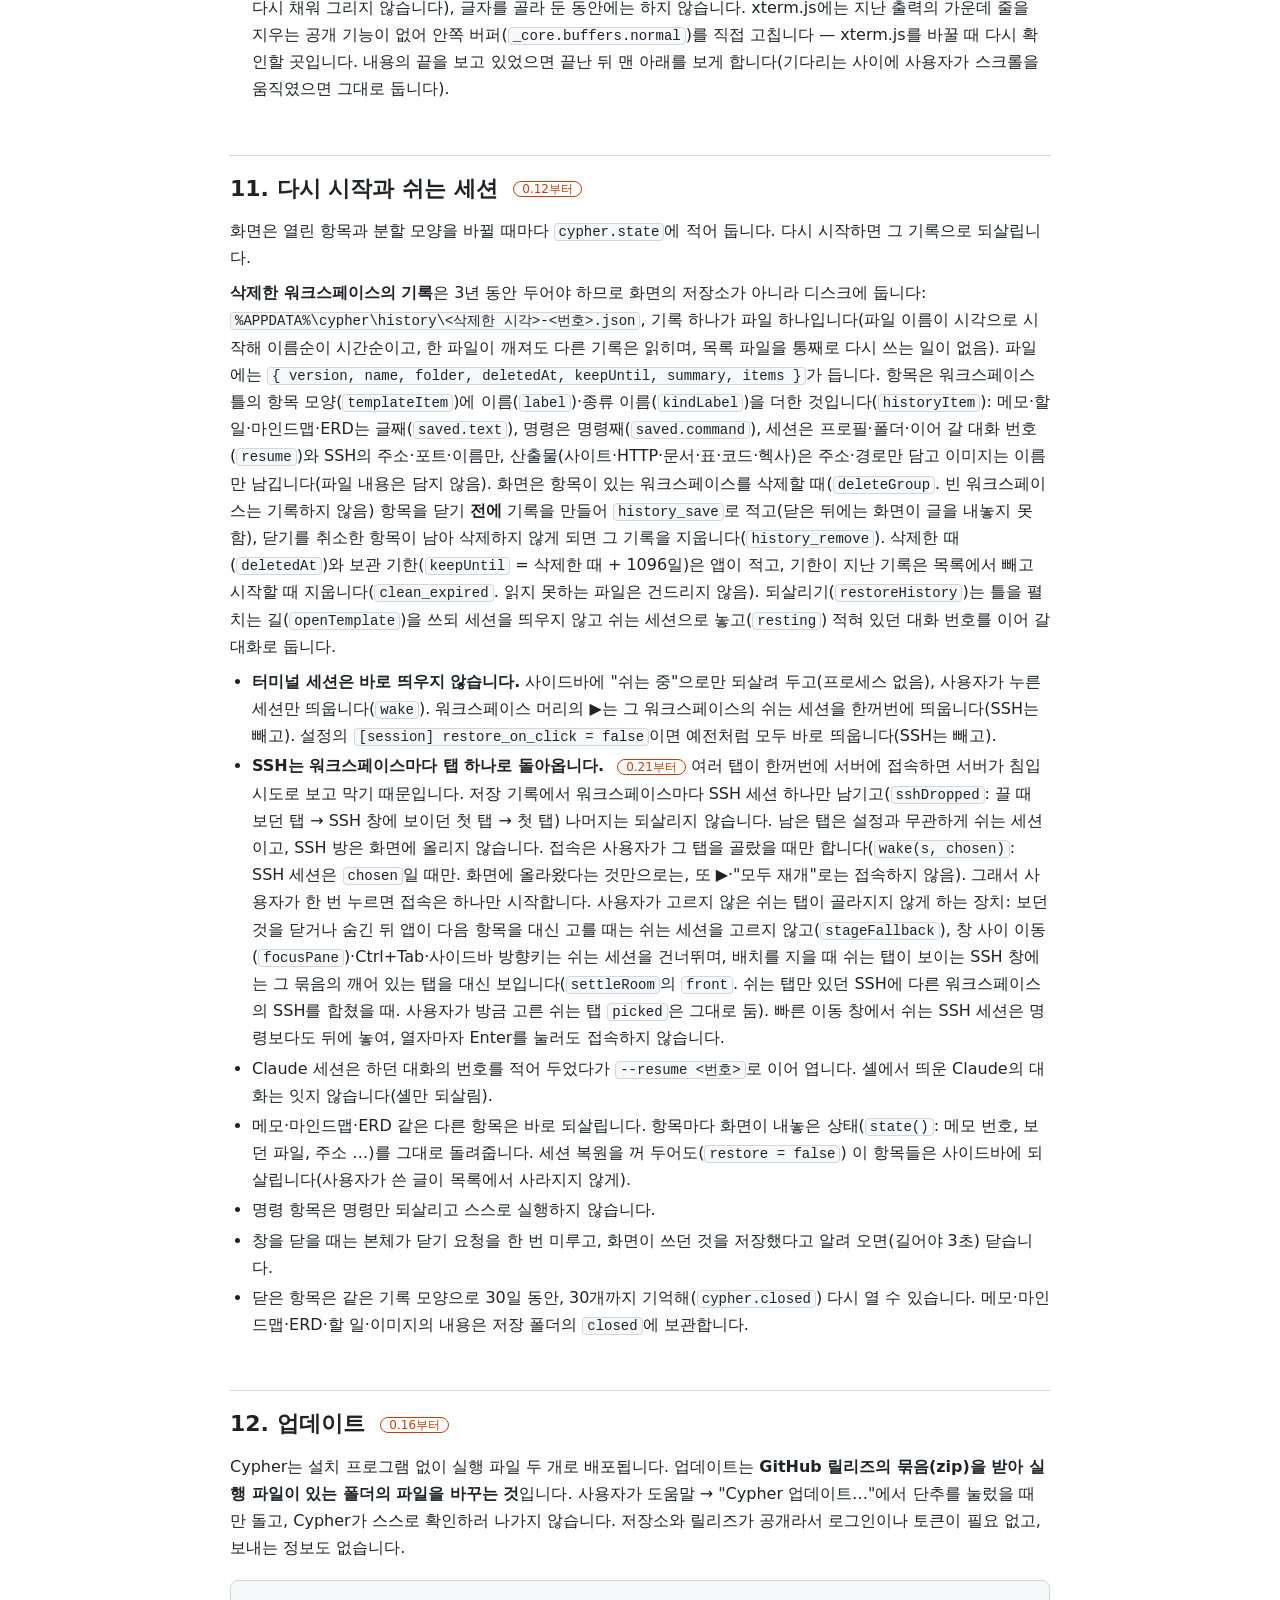
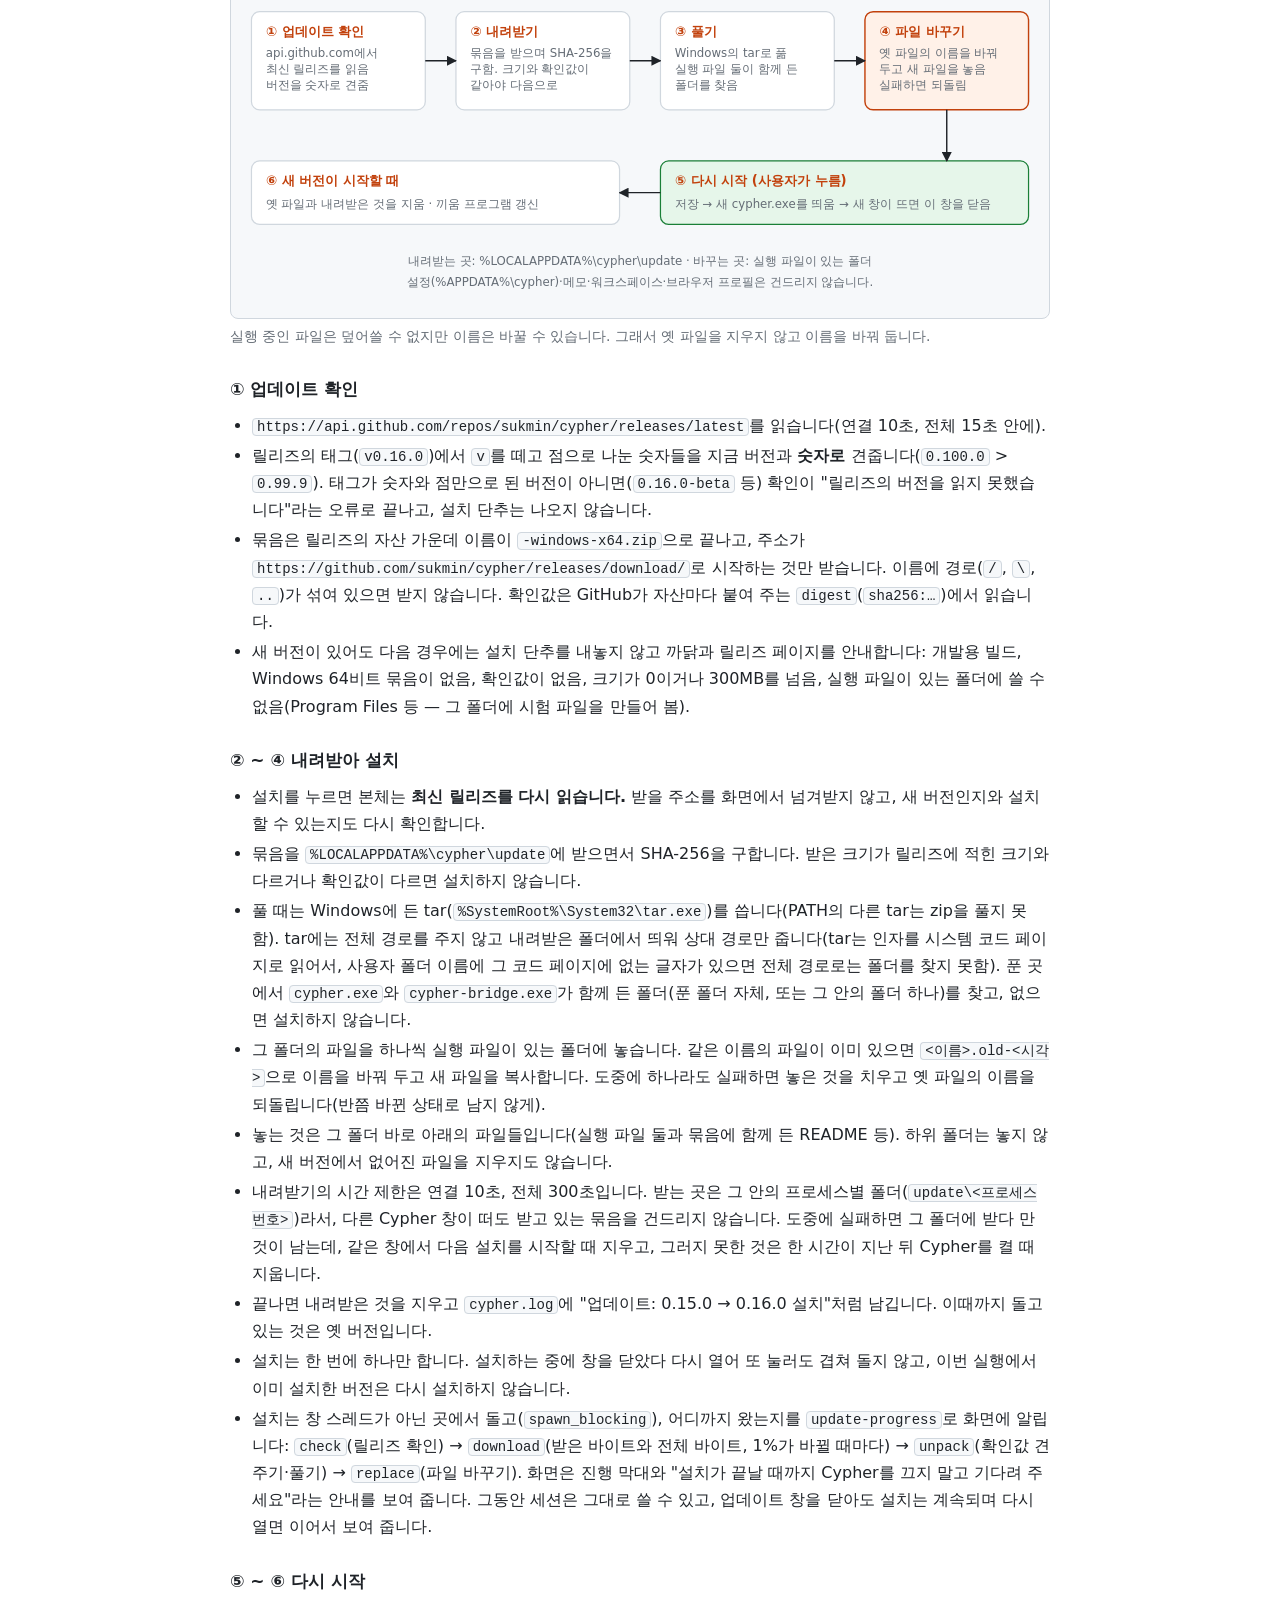
==== commit ea4bc0bb: "0.21.0: SSH는 다시 켜면 워크스페이스마다 탭 하나만(동시 재접속 없음), 멈춘 상태줄 명령 정리 보강 바뀐 점 - SSH는 다시 켜면 워크스페이스마다 탭 하나로 돌아옴(+" ====
--- a/docs/architecture.html
+++ b/docs/architecture.html
@@ -229,7 +229,7 @@
   <li><b>도구는 26개</b>입니다: 브라우저 13개(<code>browser_*</code>), HTTP 2개(<code>http_list</code>·<code>http_run</code>), 항목 11개(<code>cypher_items</code>, <code>memo_write</code>, <code>mindmap_write</code>, <code>erd_write</code>, <code>todo_write</code>, <code>todo_check</code>, <code>run_output</code>, <code>image_add</code>, <code>doc_show</code>, <code>table_show</code>, <code>notify_user</code>).</li>
   <li>워크스페이스를 알아야 하는 도구는 본체가 화면에 물어서(<code>mcp-request</code> 이벤트) 답을 받습니다(20초 안에). 화면이 그 시각을 넘겨 받은 요청은 실행하지 않습니다(Claude가 다시 시도한 것과 겹치지 않게).</li>
   <li><b>프로세스를 적게 띄웁니다.</b> Windows에서 Claude Code는 상태줄 명령을 늘 Git Bash로 돌립니다. 그래서 상태줄이 한 번 돌 때마다 프로세스가 넷(Git Bash 실행기, 콘솔 호스트, bash, 전달 프로그램) 뜨고 백신 검사도 따라붙습니다. 상태줄은 일이 생길 때(세션 시작, 새 답변, <code>/compact</code>, 권한 모드 변경, 사용 한도 초기화 시각)마다 Claude Code가 돌리고, Cypher는 쉬는 동안 다시 돌리는 주기(<code>refreshInterval</code>)를 걸지 않습니다. 원래 상태줄(HUD)이 주기를 정해 두었을 때만 그 주기를 따릅니다. 예전처럼 5초마다 돌리면 쉬는 세션 하나가 1분에 프로세스 48개를 띄웁니다. 그 대신 쉬는 동안 <code>/model</code>·<code>/effort</code>로 바꾼 것은 다음 답변이 올 때 사이드바에 보입니다(이 둘은 상태줄을 다시 돌리지 않습니다). 훅은 셸을 거치지 않는 형식(<code>"args": []</code>)으로 걸어 전달 프로그램만 바로 뜹니다(한 번에 드는 CPU가 다섯 배쯤 적습니다). 화면은 상태줄 신호가 와도 보이는 값이 그대로면 사이드바를 다시 그리지 않습니다.</li>
-  <li>상태줄 자리는 하나뿐이라, 사용자가 원래 쓰던 상태줄(HUD)이 있으면 전달 프로그램이 정보를 넘긴 뒤 그 명령을 이어서 실행해 출력을 그대로 내보냅니다(<code>CYPHER_STATUSLINE</code>). 원래 명령은 10초 안에 끝나야 하며, 넘기면 그 명령이 띄운 것까지 끝냅니다(Claude Code가 버린 실행이 Windows에서는 자식을 남길 수 있어, 멈춘 명령을 끝없이 기다리면 갱신마다 쌓입니다).</li>
+  <li>상태줄 자리는 하나뿐이라, 사용자가 원래 쓰던 상태줄(HUD)이 있으면 전달 프로그램이 정보를 넘긴 뒤 그 명령을 이어서 실행해 출력을 그대로 내보냅니다(<code>CYPHER_STATUSLINE</code>). 원래 명령은 10초 안에 끝나야 하며, 넘기면 그 명령이 띄운 것까지 끝냅니다. 그 명령을 작업 개체(Job Object)에 넣어 두었다가 묶음째 끝내므로(<code>job::Job</code>), 부모가 먼저 끝난 프로세스(Git Bash가 띄운 프로그램, <code>start /b</code>로 띄운 것)도 남지 않습니다. 부모 번호를 따라 끝내는 방식(<code>taskkill /T</code>, Claude Code가 버린 실행을 끝낼 때도 이 방식)은 그런 프로세스에 닿지 않아, 멈춘 명령을 그대로 두면 갱신마다 쌓입니다. 입력은 다른 스레드에서 써 넣어, 명령이 입력을 읽지 않아도 시간 제한이 지켜집니다. 원래 상태줄의 <code>refreshInterval</code>은 Claude Code가 받아들이는 값(1 이상의 수)일 때만 따르고, 0·음수·수가 아닌 값은 주기 없음으로 둡니다(<code>refresh_interval</code>).</li>
   <li>설정 → "Claude 실행 명령…"에 적어 둔 명령이 있으면 <code>claude</code> 대신 그 명령으로 띄우고, 위 인자는 그 뒤에 붙입니다.</li>
 </ul>
 
@@ -503,7 +503,8 @@
 <p>화면은 열린 항목과 분할 모양을 바뀔 때마다 <code>cypher.state</code>에 적어 둡니다. 다시 시작하면 그 기록으로 되살립니다.</p>
 <p><b>삭제한 워크스페이스의 기록</b>은 3년 동안 두어야 하므로 화면의 저장소가 아니라 디스크에 둡니다: <code>%APPDATA%\cypher\history\&lt;삭제한 시각&gt;-&lt;번호&gt;.json</code>, 기록 하나가 파일 하나입니다(파일 이름이 시각으로 시작해 이름순이 시간순이고, 한 파일이 깨져도 다른 기록은 읽히며, 목록 파일을 통째로 다시 쓰는 일이 없음). 파일에는 <code>{ version, name, folder, deletedAt, keepUntil, summary, items }</code>가 듭니다. 항목은 워크스페이스 틀의 항목 모양(<code>templateItem</code>)에 이름(<code>label</code>)·종류 이름(<code>kindLabel</code>)을 더한 것입니다(<code>historyItem</code>): 메모·할 일·마인드맵·ERD는 글째(<code>saved.text</code>), 명령은 명령째(<code>saved.command</code>), 세션은 프로필·폴더·이어 갈 대화 번호(<code>resume</code>)와 SSH의 주소·포트·이름만, 산출물(사이트·HTTP·문서·표·코드·헥사)은 주소·경로만 담고 이미지는 이름만 남깁니다(파일 내용은 담지 않음). 화면은 항목이 있는 워크스페이스를 삭제할 때(<code>deleteGroup</code>. 빈 워크스페이스는 기록하지 않음) 항목을 닫기 <b>전에</b> 기록을 만들어 <code>history_save</code>로 적고(닫은 뒤에는 화면이 글을 내놓지 못함), 닫기를 취소한 항목이 남아 삭제하지 않게 되면 그 기록을 지웁니다(<code>history_remove</code>). 삭제한 때(<code>deletedAt</code>)와 보관 기한(<code>keepUntil</code> = 삭제한 때 + 1096일)은 앱이 적고, 기한이 지난 기록은 목록에서 빼고 시작할 때 지웁니다(<code>clean_expired</code>. 읽지 못하는 파일은 건드리지 않음). 되살리기(<code>restoreHistory</code>)는 틀을 펼치는 길(<code>openTemplate</code>)을 쓰되 세션을 띄우지 않고 쉬는 세션으로 놓고(<code>resting</code>) 적혀 있던 대화 번호를 이어 갈 대화로 둡니다.</p>
 <ul>
-  <li><b>터미널 세션은 바로 띄우지 않습니다.</b> 사이드바에 "쉬는 중"으로만 되살려 두고(프로세스 없음), 사용자가 누른 세션만 띄웁니다(<code>wake</code>). 워크스페이스 머리의 ▶는 그 워크스페이스의 쉬는 세션을 한꺼번에 띄웁니다. 설정의 <code>[session] restore_on_click = false</code>이면 예전처럼 모두 바로 띄웁니다.</li>
+  <li><b>터미널 세션은 바로 띄우지 않습니다.</b> 사이드바에 "쉬는 중"으로만 되살려 두고(프로세스 없음), 사용자가 누른 세션만 띄웁니다(<code>wake</code>). 워크스페이스 머리의 ▶는 그 워크스페이스의 쉬는 세션을 한꺼번에 띄웁니다(SSH는 빼고). 설정의 <code>[session] restore_on_click = false</code>이면 예전처럼 모두 바로 띄웁니다(SSH는 빼고).</li>
+  <li><b>SSH는 워크스페이스마다 탭 하나로 돌아옵니다.</b> <span class="new">0.21부터</span> 여러 탭이 한꺼번에 서버에 접속하면 서버가 침입 시도로 보고 막기 때문입니다. 저장 기록에서 워크스페이스마다 SSH 세션 하나만 남기고(<code>sshDropped</code>: 끌 때 보던 탭 → SSH 창에 보이던 첫 탭 → 첫 탭) 나머지는 되살리지 않습니다. 남은 탭은 설정과 무관하게 쉬는 세션이고, SSH 방은 화면에 올리지 않습니다. 접속은 사용자가 그 탭을 골랐을 때만 합니다(<code>wake(s, chosen)</code>: SSH 세션은 <code>chosen</code>일 때만. 화면에 올라왔다는 것만으로는, 또 ▶·"모두 재개"로는 접속하지 않음). 그래서 사용자가 한 번 누르면 접속은 하나만 시작합니다. 사용자가 고르지 않은 쉬는 탭이 골라지지 않게 하는 장치: 보던 것을 닫거나 숨긴 뒤 앱이 다음 항목을 대신 고를 때는 쉬는 세션을 고르지 않고(<code>stageFallback</code>), 창 사이 이동(<code>focusPane</code>)·Ctrl+Tab·사이드바 방향키는 쉬는 세션을 건너뛰며, 배치를 지을 때 쉬는 탭이 보이는 SSH 창에는 그 묶음의 깨어 있는 탭을 대신 보입니다(<code>settleRoom</code>의 <code>front</code>. 쉬는 탭만 있던 SSH에 다른 워크스페이스의 SSH를 합쳤을 때. 사용자가 방금 고른 쉬는 탭 <code>picked</code>은 그대로 둠). 빠른 이동 창에서 쉬는 SSH 세션은 명령보다도 뒤에 놓여, 열자마자 Enter를 눌러도 접속하지 않습니다.</li>
   <li>Claude 세션은 하던 대화의 번호를 적어 두었다가 <code>--resume &lt;번호&gt;</code>로 이어 엽니다. 셸에서 띄운 Claude의 대화는 잇지 않습니다(셸만 되살림).</li>
   <li>메모·마인드맵·ERD 같은 다른 항목은 바로 되살립니다. 항목마다 화면이 내놓은 상태(<code>state()</code>: 메모 번호, 보던 파일, 주소 …)를 그대로 돌려줍니다. 세션 복원을 꺼 두어도(<code>restore = false</code>) 이 항목들은 사이드바에 되살립니다(사용자가 쓴 글이 목록에서 사라지지 않게).</li>
   <li>명령 항목은 명령만 되살리고 스스로 실행하지 않습니다.</li>
@@ -603,11 +604,11 @@
 <h2 id="ssh">14. SSH 세션, 타이머·알람 <span class="new">0.17부터</span></h2>
 <ul>
   <li><b>SSH 세션</b>은 터미널 세션의 한 프로필(<code>ssh</code>)입니다. 0.18부터 Cypher에 든 SSH로 접속합니다(<a href="#builtin-ssh">내장 SSH</a>). 다루지 못하는 접속(그 서버에 걸리는 ProxyJump·ProxyCommand, 포트 포워딩(LocalForward 등), RemoteCommand, ForwardAgent, HostKeyAlias, 따질 수 없는 Match 조건(exec 등))과 설정 <code>[ssh] engine = "openssh"</code>일 때는 예전처럼 Windows에 든 OpenSSH(<code>ssh.exe</code>)를 가상 터미널에 붙여 띄웁니다. 어느 쪽이든 사용자 이름·비밀번호는 저장하지 않습니다.</li>
-  <li>접속할 곳은 <b>주소와 포트만</b> 담습니다(<code>{ target, port }</code>, 화면은 사이드바에 보일 <code>name</code>을 함께 둠). 사용자 이름은 담지 않고 접속할 때마다 세션 화면에서 묻습니다(<code>~/.ssh/config</code>의 User가 있으면 그것). 화면의 <code>cleanSpec</code>은 예전 판이 저장한 <code>user@host</code>의 사용자 이름과 키 파일·추가 옵션을 버리고(저장해 둔 서버 목록은 고쳐 다시 저장), 앱의 <code>SshTarget</code>도 그 칸을 읽지 않습니다. 앱은 접속할 곳을 <code>ssh</code>의 인자로 바꿉니다(<code>cypher-core/src/ssh.rs</code>). 대상 자리에 옵션이 끼어들지 못하게, <code>-</code>로 시작하거나 빈칸이 든 대상은 거절합니다. ssh.exe로 띄우는데 사용자 이름을 모르면 PowerShell(<code>-EncodedCommand</code>, 따옴표 풀이를 거치지 않음)로 <code>Read-Host</code>로 물은 뒤 <code>ssh -l 사용자</code>로 띄웁니다(<code>login_script</code>: <code>-l</code>의 값이라 <code>-</code>로 시작해도 옵션으로 읽히지 않음, 나머지 인자는 작은따옴표 글. 사이드바에 PowerShell 경로가 보이지 않게 창 제목을 <code>ssh 주소</code> → <code>ssh 사용자@주소</code>로 둠). 접속할 곳은 항목의 기록에 함께 저장되어 다시 시작하면 쉬는 세션으로 되살아나고, 누르면 다시 접속합니다. 워크스페이스 틀에도 주소·포트·이름만 담고, 틀로 펼친 SSH 세션은 쉬는 세션으로 놓아 사용자가 누를 때 접속합니다(틀 파일은 남에게서 받을 수 있음).</li>
+  <li>접속할 곳은 <b>주소와 포트만</b> 담습니다(<code>{ target, port }</code>, 화면은 사이드바에 보일 <code>name</code>을 함께 둠). 사용자 이름은 담지 않고 접속할 때마다 세션 화면에서 묻습니다(<code>~/.ssh/config</code>의 User가 있으면 그것). 화면의 <code>cleanSpec</code>은 예전 판이 저장한 <code>user@host</code>의 사용자 이름과 키 파일·추가 옵션을 버리고(저장해 둔 서버 목록은 고쳐 다시 저장), 앱의 <code>SshTarget</code>도 그 칸을 읽지 않습니다. 앱은 접속할 곳을 <code>ssh</code>의 인자로 바꿉니다(<code>cypher-core/src/ssh.rs</code>). 대상 자리에 옵션이 끼어들지 못하게, <code>-</code>로 시작하거나 빈칸이 든 대상은 거절합니다. ssh.exe로 띄우는데 사용자 이름을 모르면 PowerShell(<code>-EncodedCommand</code>, 따옴표 풀이를 거치지 않음)로 <code>Read-Host</code>로 물은 뒤 <code>ssh -l 사용자</code>로 띄웁니다(<code>login_script</code>: <code>-l</code>의 값이라 <code>-</code>로 시작해도 옵션으로 읽히지 않음, 나머지 인자는 작은따옴표 글. 사이드바에 PowerShell 경로가 보이지 않게 창 제목을 <code>ssh 주소</code> → <code>ssh 사용자@주소</code>로 둠). 접속할 곳은 항목의 기록에 함께 저장되어 다시 시작하면 쉬는 세션으로 되살아나고(워크스페이스마다 탭 하나만. <a href="#restore">11절</a>), 누르면 다시 접속합니다. 워크스페이스 틀에도 주소·포트·이름만 담고, 틀로 펼친 SSH 세션은 쉬는 세션으로 놓아 사용자가 누를 때 접속합니다(틀 파일은 남에게서 받을 수 있음).</li>
   <li>접속 창(<code>ui/ssh.js</code>)은 저장해 둔 서버(<code>cypher.ssh.hosts</code>)와 <code>~/.ssh/config</code>의 <code>Host</code>(여러 호스트에 걸리는 <code>*</code>·<code>?</code>·<code>!</code>가 든 이름은 뺌)를 보여 줍니다. <b>연결 복제</b>는 내장 SSH면 인증을 마친 연결에 채널을 하나 더 여는 것이고(다시 인증하지 않음), OpenSSH로 띄운 세션이면 같은 곳으로 새로 접속하는 것입니다(Windows의 OpenSSH는 연결 함께 쓰기를 지원하지 않음).</li>
   <li><b>동시 입력</b>은 두 가지입니다(<code>broadcast</code>): 나란히 보이는 모든 터미널 세션(<code>'all'</code>, Ctrl+Shift+B)과 나란히 보이는 SSH 세션끼리만(<code>'ssh'</code>, SSH 창 제목 줄의 [≫ 동시 입력]. SSH 세션은 한 창만 볼 때도 제목 줄을 보이고, 나란히 보이는 SSH 창이 둘 이상일 때만 켜고, 화면을 스스로 나누지는 않음: <code>toggleSshCast</code>. 로그인 중인 SSH 세션은 받는 쪽에서도 보내는 쪽에서도 빠짐: 화면은 SSH 세션을 띄울 때 로그인 중으로 두고, 앱이 셸을 연 뒤 보내는 <code>session-ready</code>를 받으면 넣음. ssh.exe로 띄운 세션은 띄우자마자 알림). <code>session-ready</code>에는 로그인한 사용자 이름(<code>user</code>)과 내장 SSH인지(<code>builtin</code>)가 실려, 화면은 SSH 탭(<code>paintSshTab</code>)에 <code>사용자@주소</code>를 보이고, 탭의 오른쪽 클릭 메뉴(<code>sessionMenu</code>, 맨 위 글은 <code>sshTabCaption</code>)는 복제가 같은 연결을 쓰는지 알립니다. 사용자 이름은 화면의 메모리에만 두고 저장하지 않습니다(다시 접속하면 비움). ssh.exe가 PowerShell로 물어 받은 사용자 이름은 앱이 모르므로 <code>~/.ssh/config</code>의 User가 있을 때만 실립니다. 그 창에 보이는 탭은 터미널과 같은 바탕으로 제목 줄 바닥에 붙이고, 제목 줄 아래 선(활성·동시 입력 표시)은 테두리 대신 안쪽 그림자로 그려 그 탭이 선을 덮게 합니다.</li>
-  <li><b>SSH는 워크스페이스마다 하나(SSH 방)</b>: 사이드바에는 워크스페이스마다 SSH 줄 하나만 그립니다(<code>sidebarRows</code>·<code>sshItem</code>: 그 워크스페이스의 SSH 세션이 몇 개든 첫 SSH 세션의 자리에 한 줄). 그 워크스페이스의 SSH 세션은 모두 방의 탭입니다. 방은 제 분할 나무를 가집니다(<code>rooms</code>: 워크스페이스 이름 → 잎 <code>{ s }</code>·가지 <code>{ dir, ratio, a, b }</code>). 잎 하나가 SSH 창 하나이고 창마다 탭 묶음 하나가 놓입니다. 큰 분할 나무(<code>tree</code>)에서는 방 전체가 한 자리입니다(<code>{ room: 워크스페이스 이름 }</code>). <code>leavesOf</code>·<code>findLeaf</code>는 방 안까지 들어가므로 <code>visible</code>에는 방 안의 창이 모두 들고, 큰 나무의 자리를 다루는 쪽(<code>slotFor</code>·<code>findSlot</code>·<code>withoutSlot</code>·<code>splitNode</code>·<code>become</code>)은 방을 통째로 다룹니다: 다른 항목을 SSH 창 자리에 열면(<code>placeInActive</code>. 방을 놓아 창이 8개를 넘게 되면 놓지 않고 알림) 방이 통째로 빠지고, 방 안의 배치는 <code>rooms</code>에 남아 다시 열면(<code>openRoom</code>·<code>placeTab</code>) 그대로 돌아옵니다. 화면에는 방을 상자(<code>.ssh-room</code>, <code>roomBoxes</code>) 하나로 그려, 다른 항목을 SSH 창 위로 끌 때 방 전체를 한 자리로 보여 줍니다(<code>roomZone</code>). SSH 탭을 끄는 것(<code>drag.tab</code>)은 방 안에서만 놓입니다: 창 가장자리면 방 안에서 나누고, 탭 줄·가운데면 그 묶음에 넣고, 방 밖(다른 항목의 창, 사이드바)이면 놓지 않습니다(<code>blocked</code>). 사이드바의 SSH 줄을 끄는 것(<code>drag.room</code>)은 방을 통째로 옮깁니다. 배치를 지을 때마다 방을 지금 세션에 맞춥니다(<code>settleRooms</code>·<code>settleRoom</code>): 한 묶음은 한 창에만 놓고, 창이 없는 묶음의 탭은 방의 첫 창 탭 줄 끝에 붙이고, 큰 나무에 그냥 놓인 SSH 세션(예전 판의 저장 기록)은 방으로 넣습니다. SSH 창의 [숨기기]는 그 창을 접어 탭을 옆 창으로 보내고(<code>foldPane</code>. 창이 하나뿐이면 방을 숨김 <code>toggleRoom</code>), [이 창만]은 방의 창을 하나로 모읍니다(<code>mergeRoom</code>). 워크스페이스의 SSH를 통째로 SSH가 없는 워크스페이스로 옮기면(이름 바꾸기, SSH 줄 끌기) 방 배치를 그대로 가져가고, 그 밖에는 옮기는 탭을 방에서 떼어(<code>leaveRoom</code>) 옮겨 간 워크스페이스의 방에 탭으로 넣습니다(<code>moveToGroup</code>). 방 안의 배치는 <code>cypher.state</code>의 <code>rooms: [{ group, layout }]</code>에, 큰 나무의 방 자리는 <code>layout</code>의 <code>{ room }</code>으로 적습니다. 되살릴 때 쉬는 세션이 보이는 방은 화면에 올리지 않습니다(올리면 재개됨).</li>
-  <li><b>SSH 탭 묶음</b>: SSH 세션은 탭 묶음(<code>s.tabSet = { list }</code>, 탭 순서)에 듭니다. 방 나무의 잎은 세션 하나이고, 그 창의 제목 줄 탭 줄(<code>paintTabStrip</code>)은 잎에 놓인 세션의 묶음을 보여 줍니다. 탭을 누르면 같은 잎에서 세션만 바꿉니다(<code>placeTab</code>: 방 안에서 그 묶음이 놓인 잎에 보이고, 방이 화면에 없으면 방을 지금 창 자리에 놓음). 복제(<code>tabOf</code>)와 SSH 탭을 보며 여는 SSH 세션은 그 탭의 바로 뒤에, 그 밖에는 방에서 마지막으로 쓴 창의 묶음 끝에 듭니다(<code>joinTabs</code>, <code>roomFront</code>). 보이던 탭을 닫거나 다른 곳으로 옮기면 그 잎은 오른쪽(없으면 왼쪽) 옆 탭이 받습니다(<code>handOffTab</code>. 방이 화면에 있으면 쉬는 탭에게는 넘기지 않음: 넘겨받을 탭이 없으면 그 창을 없앰. 여럿을 닫을 때는 쉬는 세션부터 닫음 <code>restingFirst</code>). 탭은 세션마다 한 번 만들어 두고(<code>sshTabFor</code>) 줄 사이를 옮겨 다녀, 다시 그려도 누르던 탭이 바뀌지 않습니다. 한 묶음은 한 창에만 보입니다: 배치를 지을 때 같은 묶음이 둘 이상 보이면 뒤의 것을 떼어 냅니다(<code>settleRoom</code>). 다른 워크스페이스로 옮긴 세션은 묶음에서 떼고, 보이던 탭이었으면 옆 탭이 그 잎을 받습니다(<code>leaveRoom</code>. 묶음째 옮기는 워크스페이스 이름 바꾸기는 묶음과 방 배치를 그대로 둡니다). 다시 접속(<code>restartSession</code>)한 세션은 옛 세션의 탭 자리를 이어받습니다. SSH 탭의 오른쪽 클릭 메뉴는 세션 메뉴(<code>sessionMenu</code>)입니다(사이드바에 SSH 세션마다의 줄이 없으므로 별칭·색·북마크·복제·닫기를 탭에서 합니다). 창이 좁아지면 지금 탭이 보이게 탭 줄을 밉니다(<code>revealTab</code>, ResizeObserver). 묶음과 순서는 <code>cypher.state</code>의 항목마다 <code>tab: { set, at }</code>으로 적어 두었다가 되살립니다.</li>
+  <li><b>SSH는 워크스페이스마다 하나(SSH 방)</b>: 사이드바에는 워크스페이스마다 SSH 줄 하나만 그립니다(<code>sidebarRows</code>·<code>sshItem</code>: 그 워크스페이스의 SSH 세션이 몇 개든 첫 SSH 세션의 자리에 한 줄). 그 워크스페이스의 SSH 세션은 모두 방의 탭입니다. 방은 제 분할 나무를 가집니다(<code>rooms</code>: 워크스페이스 이름 → 잎 <code>{ s }</code>·가지 <code>{ dir, ratio, a, b }</code>). 잎 하나가 SSH 창 하나이고 창마다 탭 묶음 하나가 놓입니다. 큰 분할 나무(<code>tree</code>)에서는 방 전체가 한 자리입니다(<code>{ room: 워크스페이스 이름 }</code>). <code>leavesOf</code>·<code>findLeaf</code>는 방 안까지 들어가므로 <code>visible</code>에는 방 안의 창이 모두 들고, 큰 나무의 자리를 다루는 쪽(<code>slotFor</code>·<code>findSlot</code>·<code>withoutSlot</code>·<code>splitNode</code>·<code>become</code>)은 방을 통째로 다룹니다: 다른 항목을 SSH 창 자리에 열면(<code>placeInActive</code>. 방을 놓아 창이 8개를 넘게 되면 놓지 않고 알림) 방이 통째로 빠지고, 방 안의 배치는 <code>rooms</code>에 남아 다시 열면(<code>openRoom</code>·<code>placeTab</code>) 그대로 돌아옵니다. 화면에는 방을 상자(<code>.ssh-room</code>, <code>roomBoxes</code>) 하나로 그려, 다른 항목을 SSH 창 위로 끌 때 방 전체를 한 자리로 보여 줍니다(<code>roomZone</code>). SSH 탭을 끄는 것(<code>drag.tab</code>)은 방 안에서만 놓입니다: 창 가장자리면 방 안에서 나누고, 탭 줄·가운데면 그 묶음에 넣고, 방 밖(다른 항목의 창, 사이드바)이면 놓지 않습니다(<code>blocked</code>). 사이드바의 SSH 줄을 끄는 것(<code>drag.room</code>)은 방을 통째로 옮깁니다. 배치를 지을 때마다 방을 지금 세션에 맞춥니다(<code>settleRooms</code>·<code>settleRoom</code>): 한 묶음은 한 창에만 놓고, 창이 없는 묶음의 탭은 방의 첫 창 탭 줄 끝에 붙이고, 큰 나무에 그냥 놓인 SSH 세션(예전 판의 저장 기록)은 방으로 넣습니다. SSH 창의 [숨기기]는 그 창을 접어 탭을 옆 창으로 보내고(<code>foldPane</code>. 창이 하나뿐이면 방을 숨김 <code>toggleRoom</code>), [이 창만]은 방의 창을 하나로 모읍니다(<code>mergeRoom</code>). 워크스페이스의 SSH를 통째로 SSH가 없는 워크스페이스로 옮기면(이름 바꾸기, SSH 줄 끌기) 방 배치를 그대로 가져가고, 그 밖에는 옮기는 탭을 방에서 떼어(<code>leaveRoom</code>) 옮겨 간 워크스페이스의 방에 탭으로 넣습니다(<code>moveToGroup</code>). 방 안의 배치는 <code>cypher.state</code>의 <code>rooms: [{ group, layout }]</code>에, 큰 나무의 방 자리는 <code>layout</code>의 <code>{ room }</code>으로 적습니다. 다시 켤 때 방 안의 배치는 되살리지 않고(SSH는 탭 하나로 돌아오므로 방은 창 하나로 새로 생김. 저장해 둔 <code>rooms</code>는 어느 탭을 남길지 고르는 데만 씀), 방도 화면에 올리지 않습니다(SSH는 사용자가 누를 때만 접속).</li>
+  <li><b>SSH 탭 묶음</b>: SSH 세션은 탭 묶음(<code>s.tabSet = { list }</code>, 탭 순서)에 듭니다. 방 나무의 잎은 세션 하나이고, 그 창의 제목 줄 탭 줄(<code>paintTabStrip</code>)은 잎에 놓인 세션의 묶음을 보여 줍니다. 탭을 누르면 같은 잎에서 세션만 바꿉니다(<code>placeTab</code>: 방 안에서 그 묶음이 놓인 잎에 보이고, 방이 화면에 없으면 방을 지금 창 자리에 놓음). 복제(<code>tabOf</code>)와 SSH 탭을 보며 여는 SSH 세션은 그 탭의 바로 뒤에, 그 밖에는 방에서 마지막으로 쓴 창의 묶음 끝에 듭니다(<code>joinTabs</code>, <code>roomFront</code>). 보이던 탭을 닫거나 다른 곳으로 옮기면 그 잎은 오른쪽(없으면 왼쪽) 옆 탭이 받습니다(<code>handOffTab</code>. 방이 화면에 있으면 쉬는 탭에게는 넘기지 않음: 넘겨받을 탭이 없으면 그 창을 없앰. 여럿을 닫을 때는 쉬는 세션부터 닫음 <code>restingFirst</code>). 탭은 세션마다 한 번 만들어 두고(<code>sshTabFor</code>) 줄 사이를 옮겨 다녀, 다시 그려도 누르던 탭이 바뀌지 않습니다. 한 묶음은 한 창에만 보입니다: 배치를 지을 때 같은 묶음이 둘 이상 보이면 뒤의 것을 떼어 냅니다(<code>settleRoom</code>). 다른 워크스페이스로 옮긴 세션은 묶음에서 떼고, 보이던 탭이었으면 옆 탭이 그 잎을 받습니다(<code>leaveRoom</code>. 묶음째 옮기는 워크스페이스 이름 바꾸기는 묶음과 방 배치를 그대로 둡니다). 다시 접속(<code>restartSession</code>)한 세션은 옛 세션의 탭 자리를 이어받습니다. SSH 탭의 오른쪽 클릭 메뉴는 세션 메뉴(<code>sessionMenu</code>)입니다(사이드바에 SSH 세션마다의 줄이 없으므로 별칭·색·북마크·복제·닫기를 탭에서 합니다). 창이 좁아지면 지금 탭이 보이게 탭 줄을 밉니다(<code>revealTab</code>, ResizeObserver). 묶음과 순서는 저장하지 않습니다: 다시 켜면 SSH는 워크스페이스마다 탭 하나로 돌아옵니다(<a href="#restore">11절</a>).</li>
   <li><b>창 분할은 끌어다 놓을 때만</b>: 화면을 나누는 곳은 사이드바의 줄·SSH 탭을 끌어다 놓는 <code>dropOnPane</code>뿐입니다(<code>dropZoneAt</code>: 창의 가장자리면 나누기, SSH 탭을 같은 워크스페이스의 SSH 창 탭 줄이나 가운데에 놓으면 그 묶음에 넣기 <code>tabs</code>. SSH 탭은 방 안에서만, 사이드바의 줄은 큰 나무에서 나눕니다). 새 세션·항목(<code>newSession</code>·<code>newItem</code>), 복제, 문서·메모·사이트 열기, Claude 쪽에서 여는 브라우저·세션, 사이드바 누르기·Ctrl+클릭, ◉/○, 단축키는 모두 지금 창 자리에 놓습니다(<code>placeInActive</code>, 지금 고른 것이 화면에 없으면 마지막 창 자리). 다시 시작할 때 저장해 둔 분할 모양을 되살리는 것은 사용자가 만든 모양이라 그대로 둡니다. 입력을 보낼 때 받는 세션을 다시 셉니다(<code>castTargets</code>): 끝났거나 쉬는 세션은 빠지고, 대상이 아닌 세션에 친 것은 그 세션에만 갑니다.</li>
   <li><b>타이머·알람</b>(<code>ui/timer.js</code>)은 울릴 때를 벽시계 시각으로 적어 화면의 저장소에 둡니다(<code>cypher.timers</code>). 1초마다, 그리고 켠 직후에 지난 것을 찾아 알리고 지웁니다. 그래서 Cypher가 꺼져 있던 동안 지나간 것은 켠 직후에 "지난 알람"으로, 컴퓨터가 잠들어 늦어진 것은 깨어난 직후에 알립니다. 24시간을 넘는 것은 받지 않습니다. 저장된 목록이 기준이라(맞추고 지우고 살필 때마다 다시 읽음) Cypher 창이 둘이어도 서로의 것을 지우지 않습니다. 창이 가려지거나 내려가 있으면 브라우저가 화면의 타이머를 늦추므로(오래 가려져 있으면 1분에 한 번), 다음에 울릴 때까지 앱이 대신 기다렸다가(<code>wake_after</code>, 길면 30초씩 끊어) 화면을 깨웁니다.</li>
 </ul>
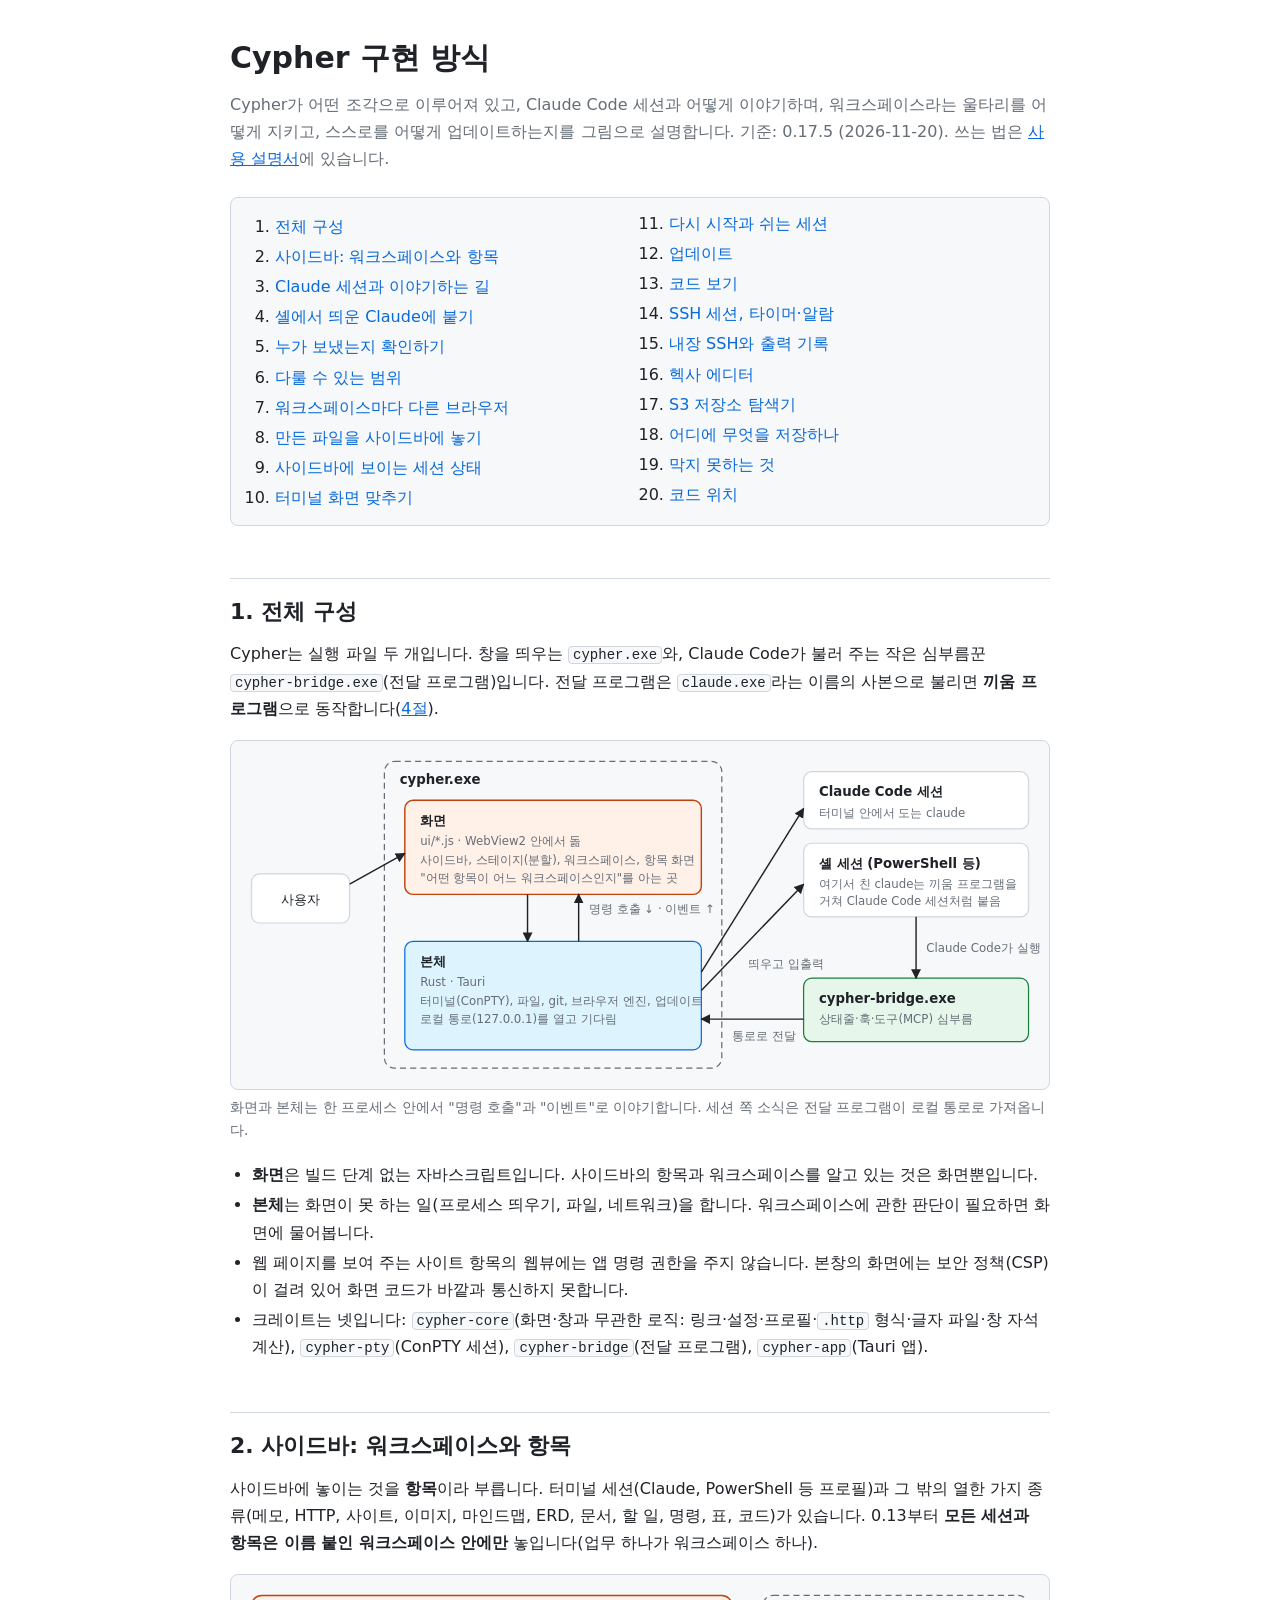
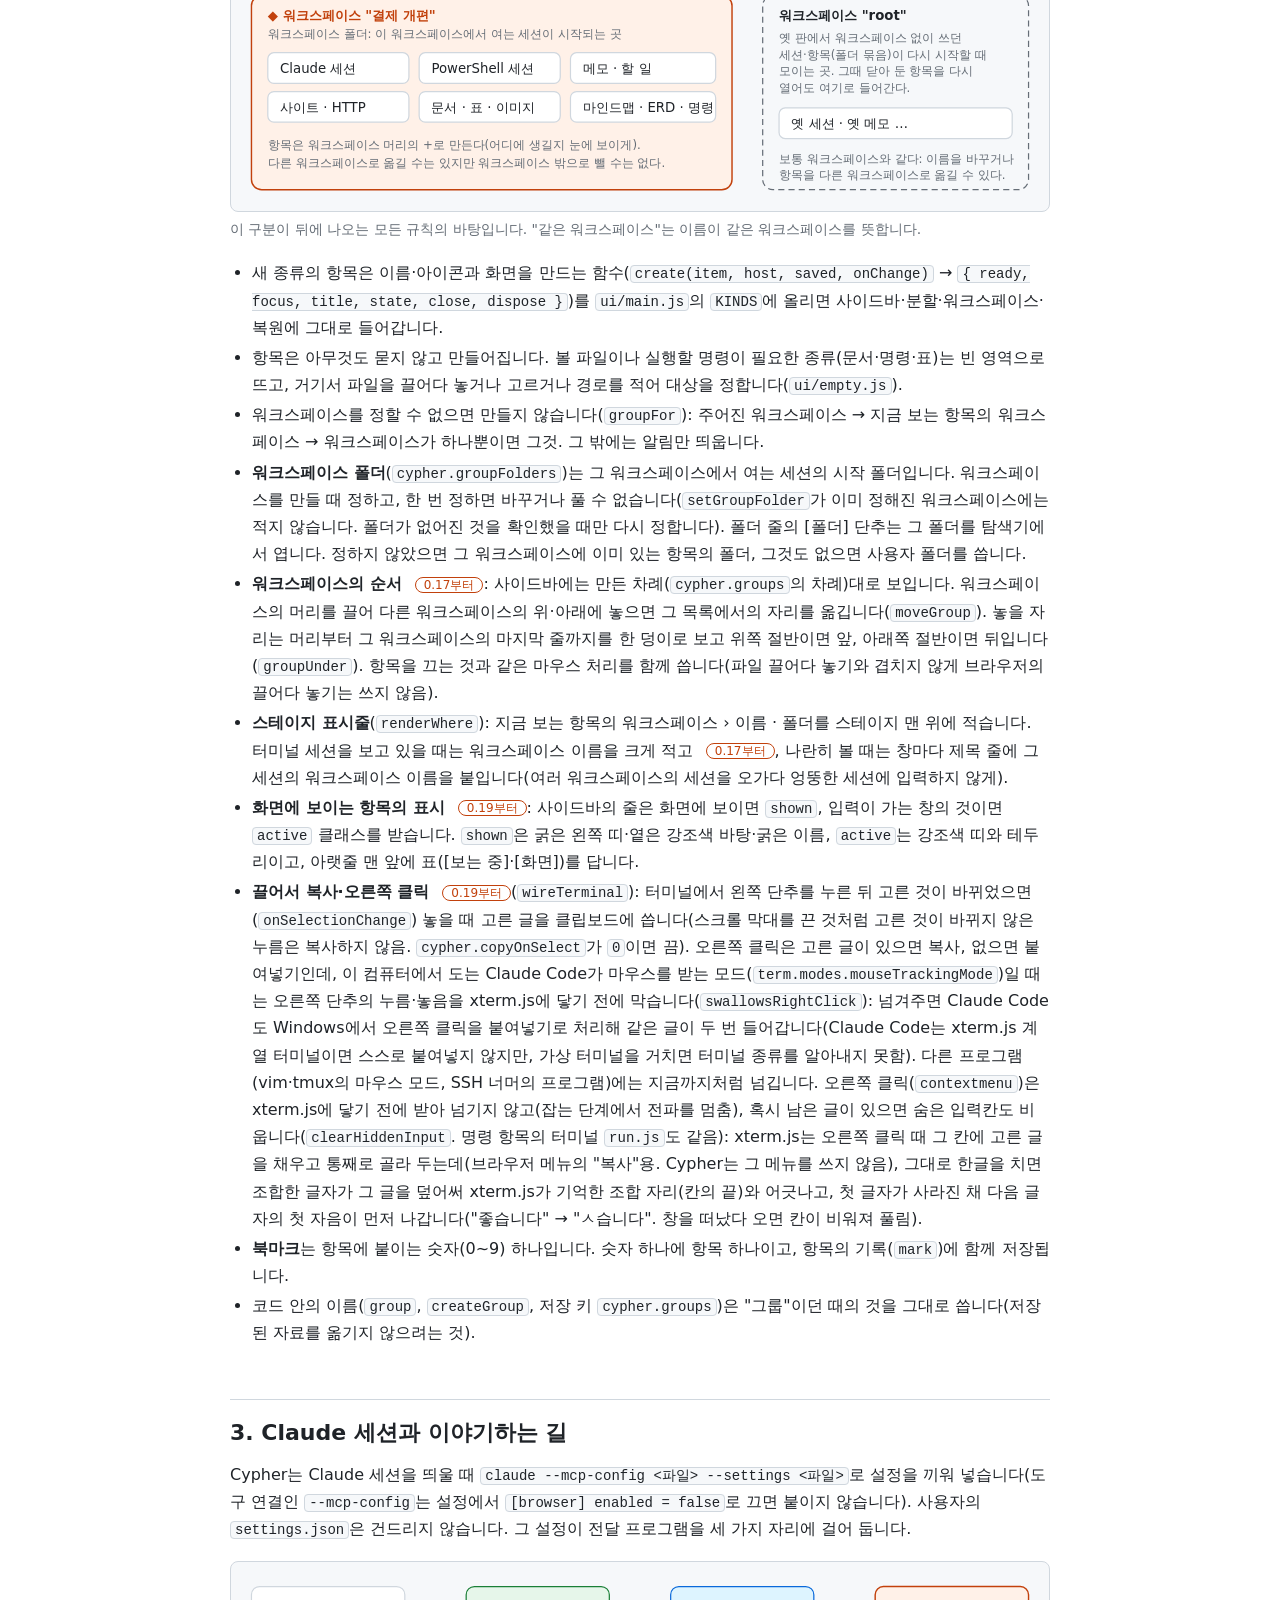
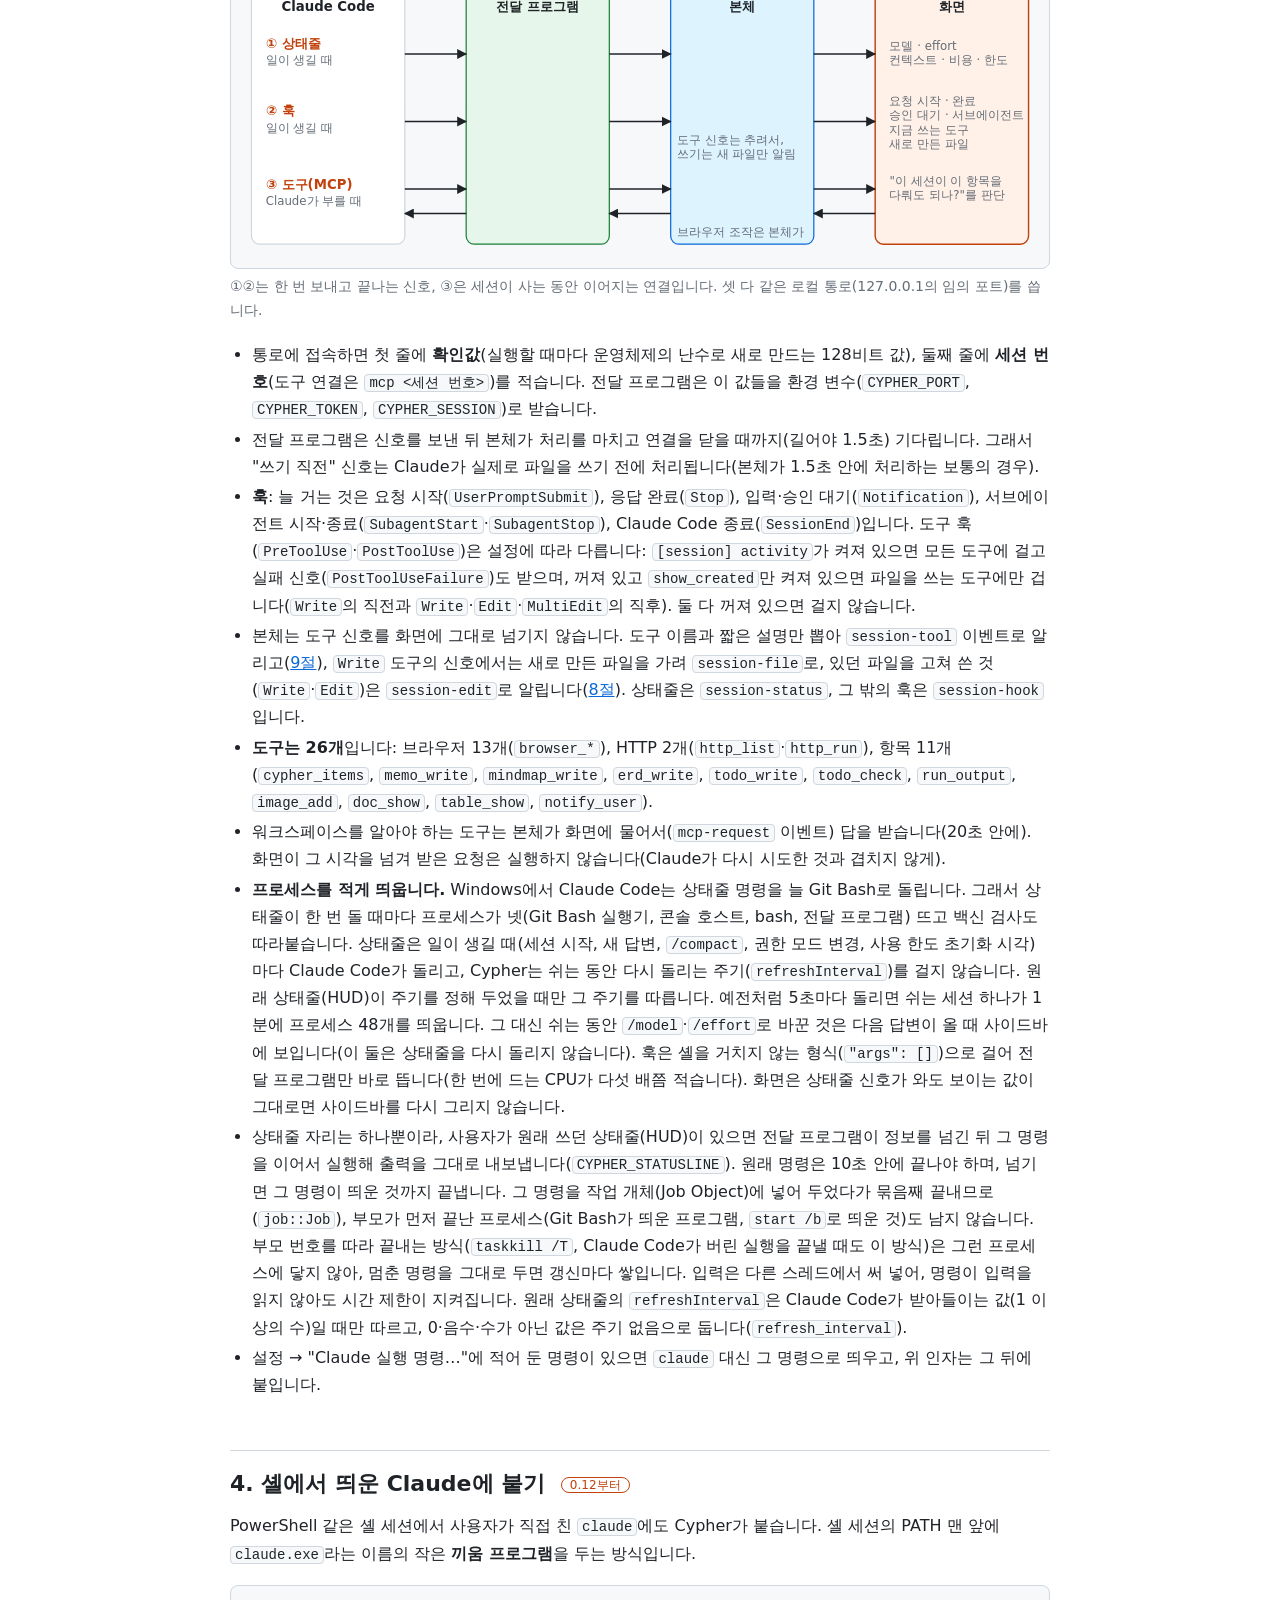
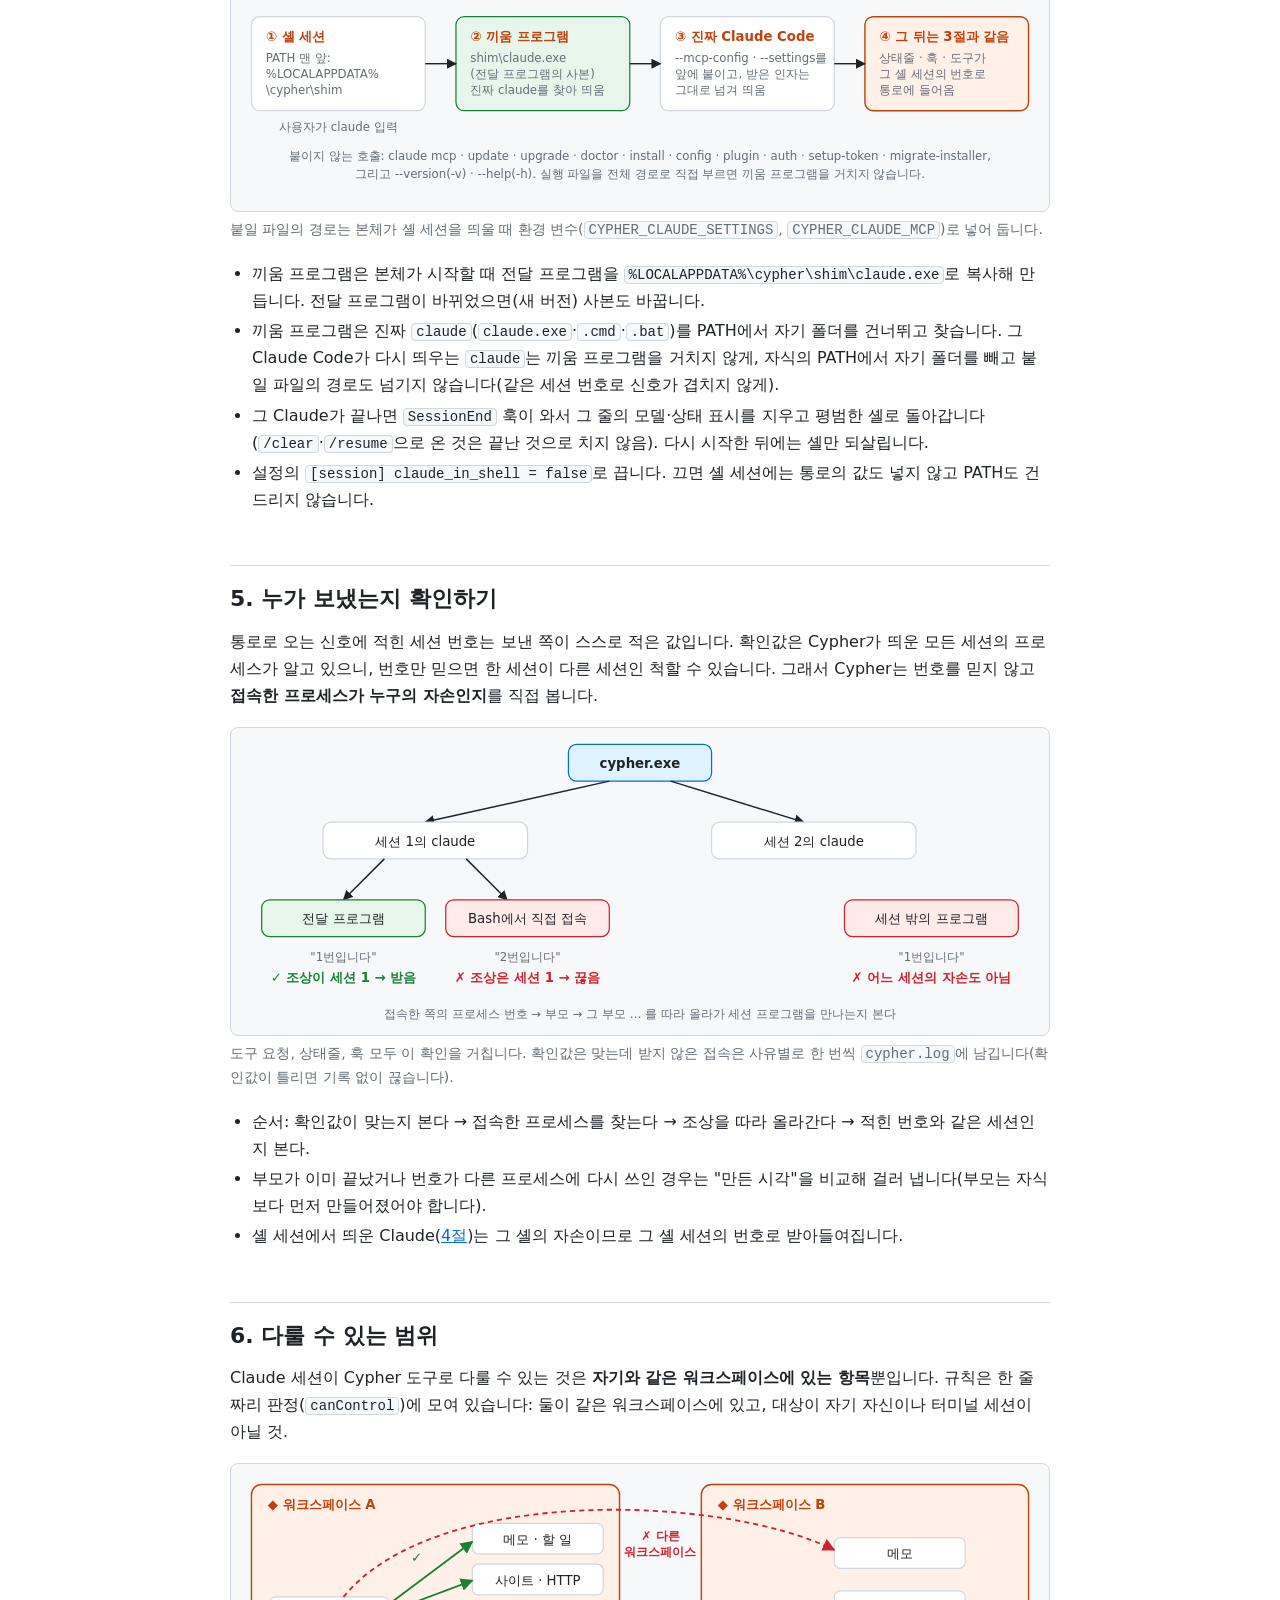
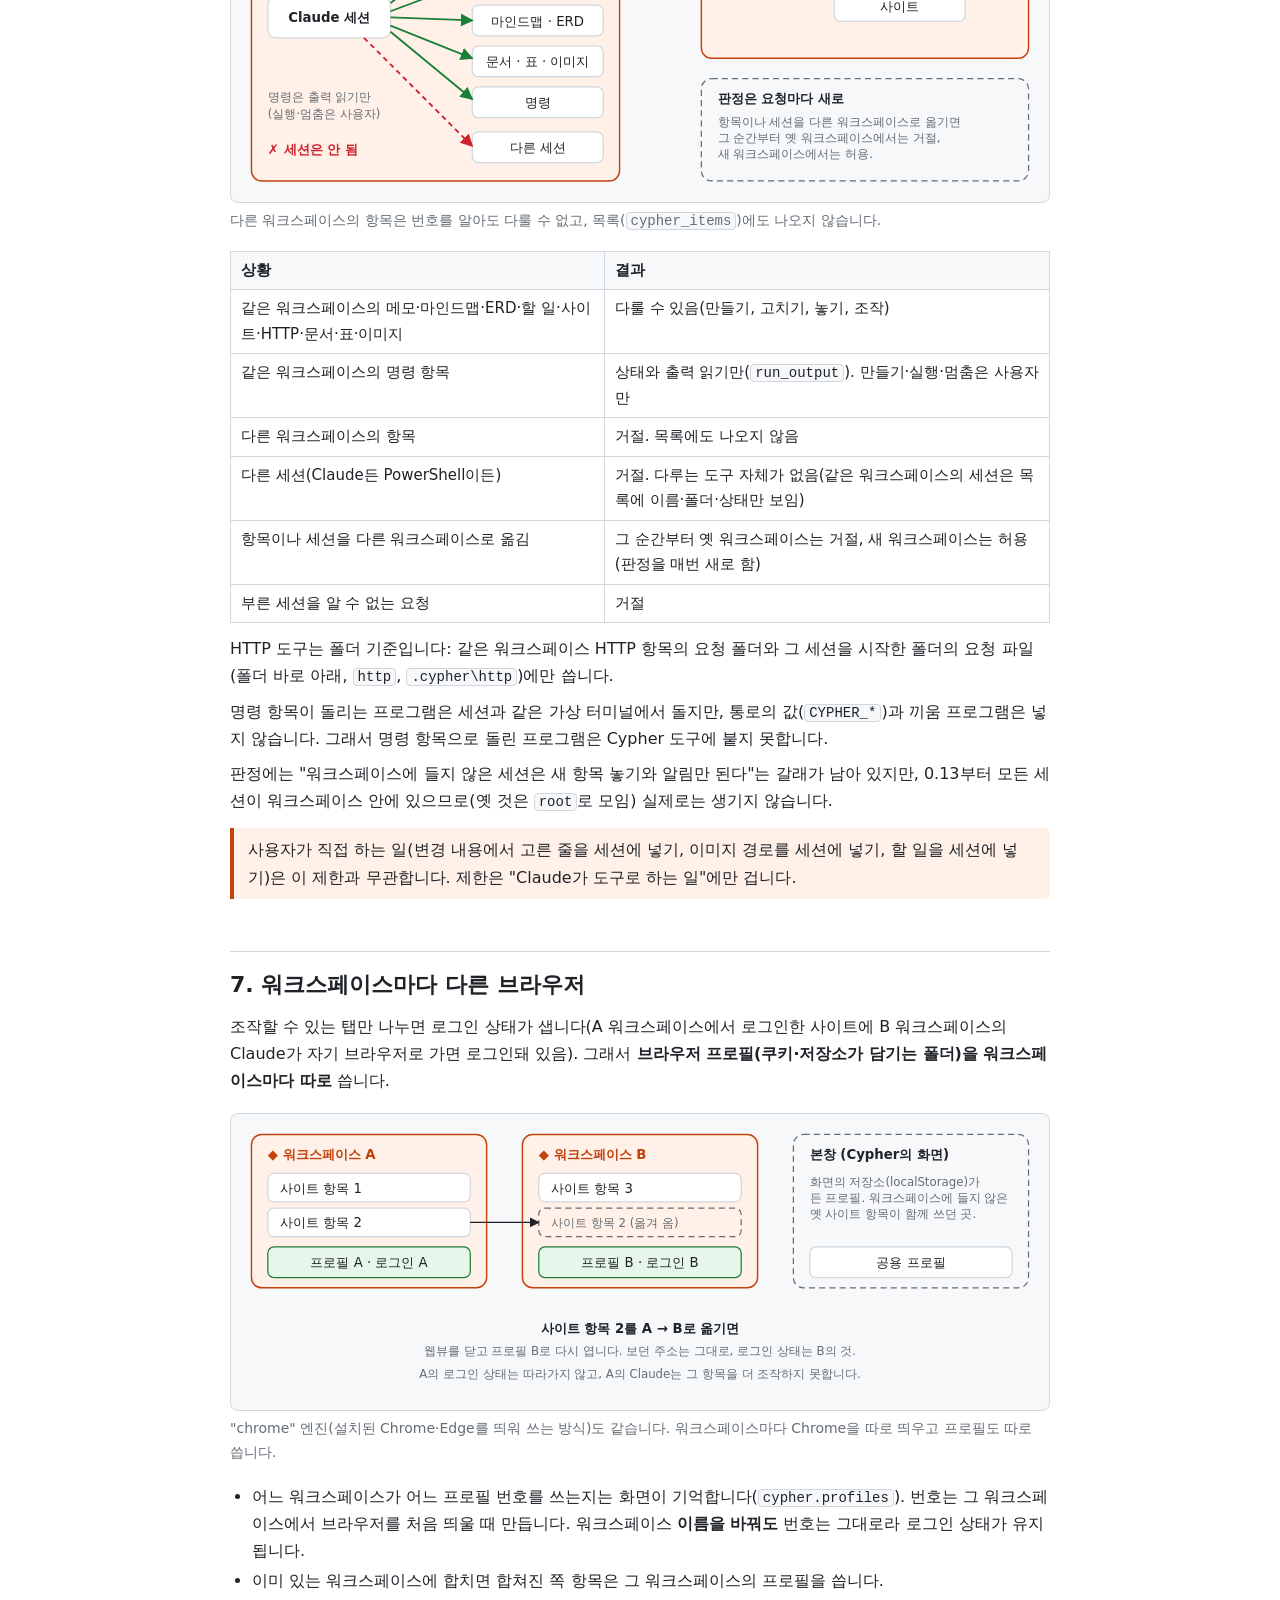
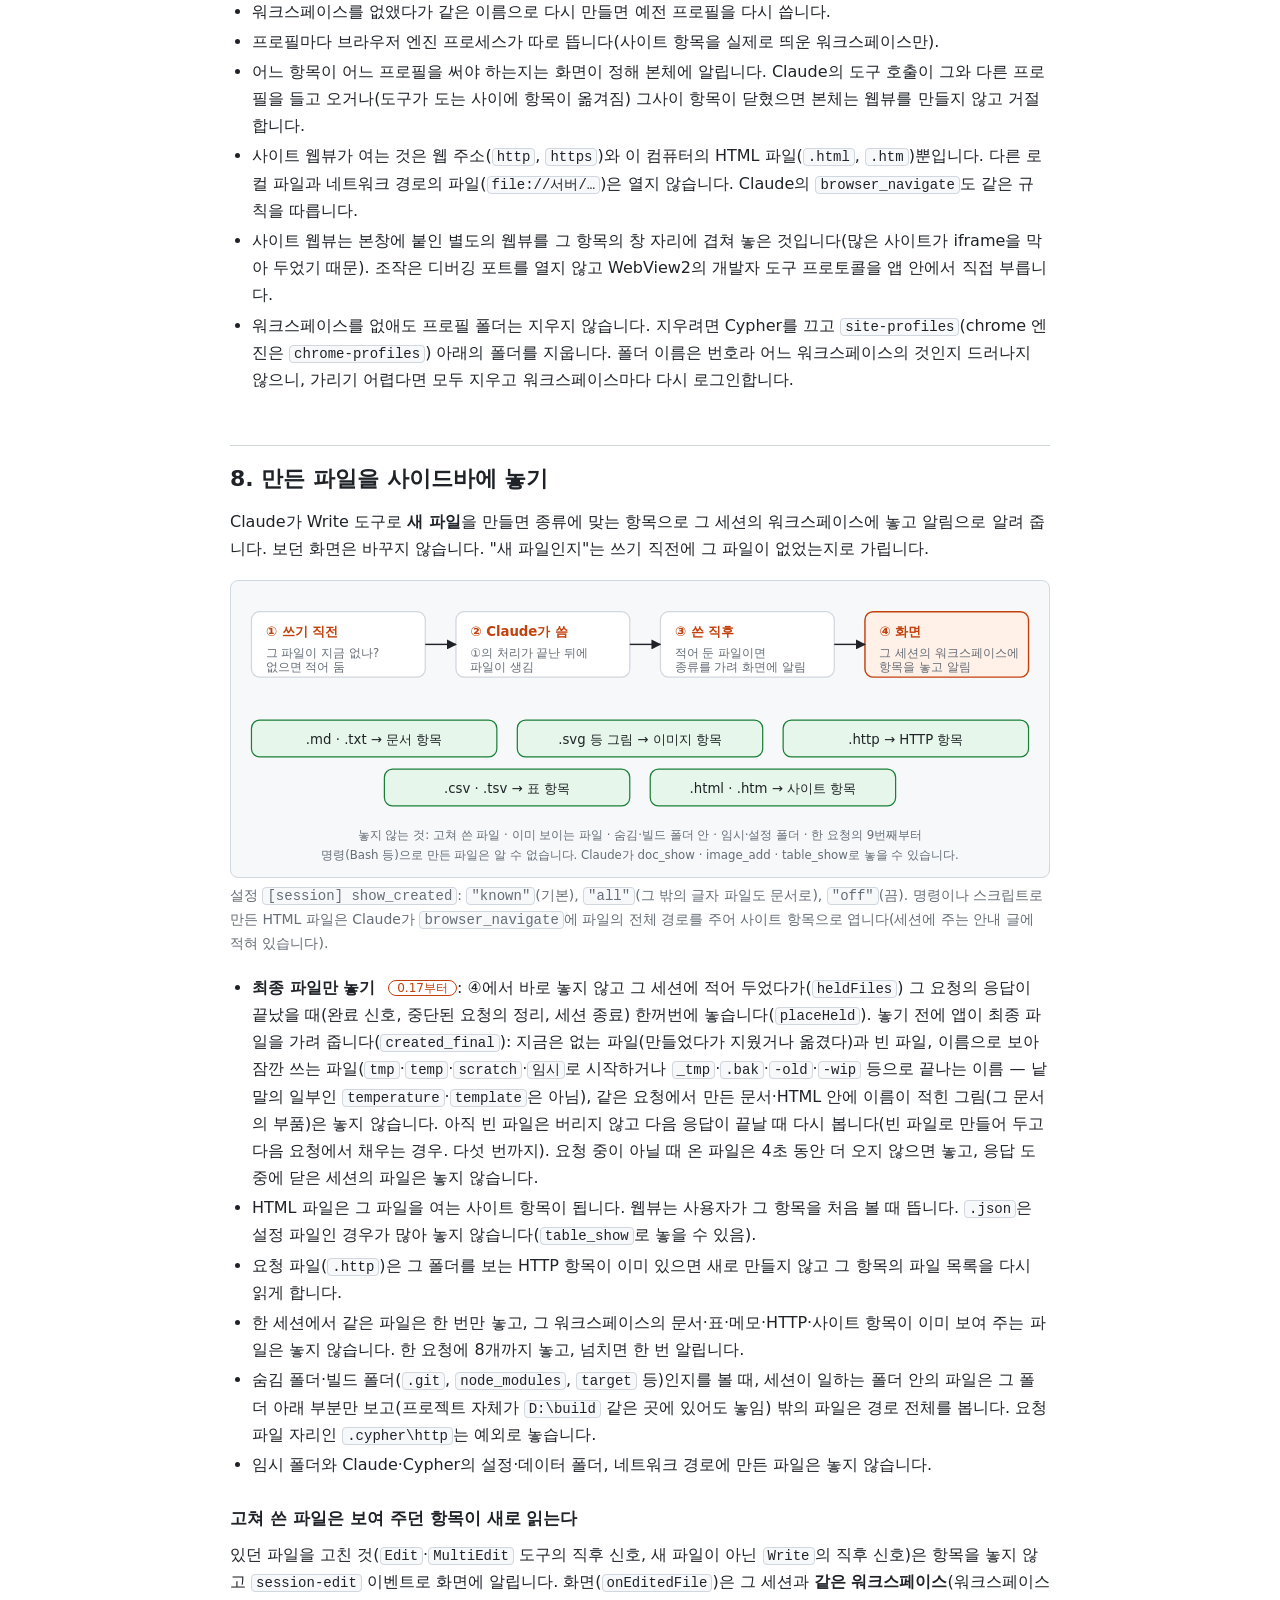
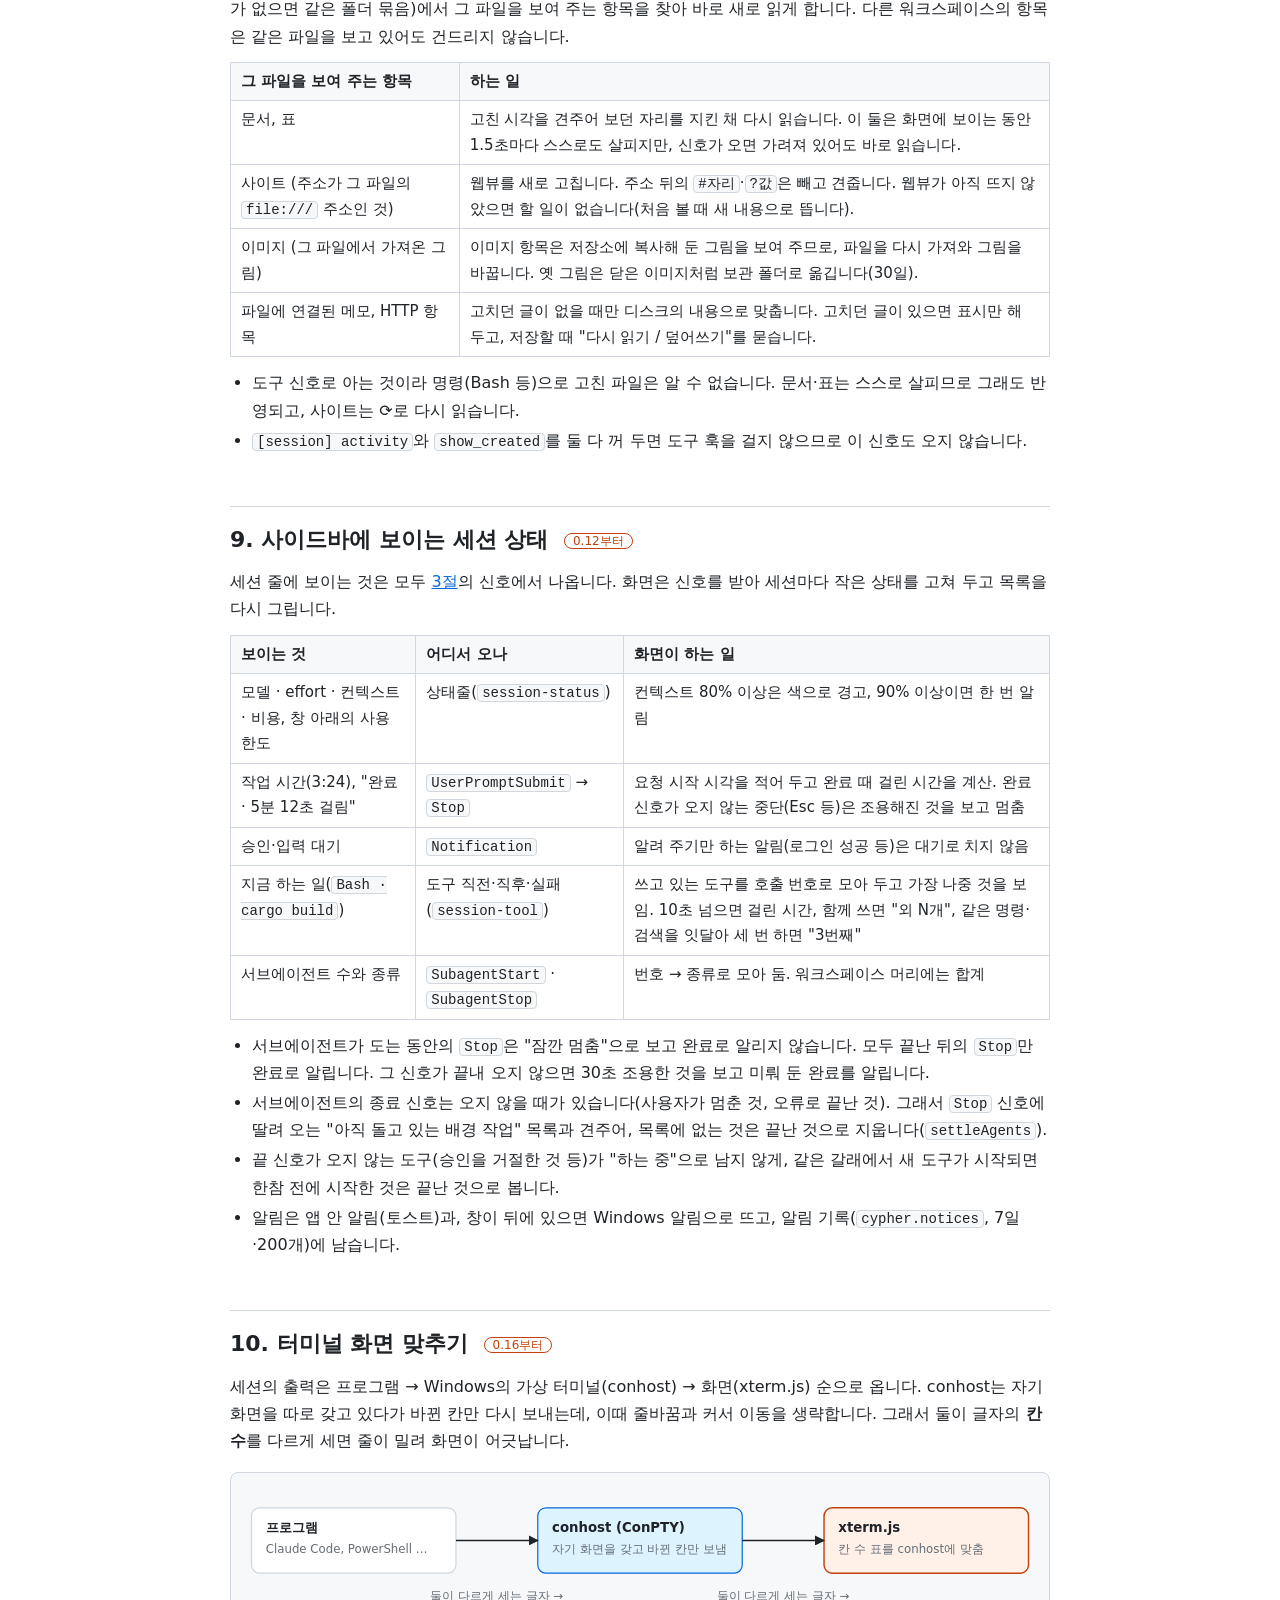
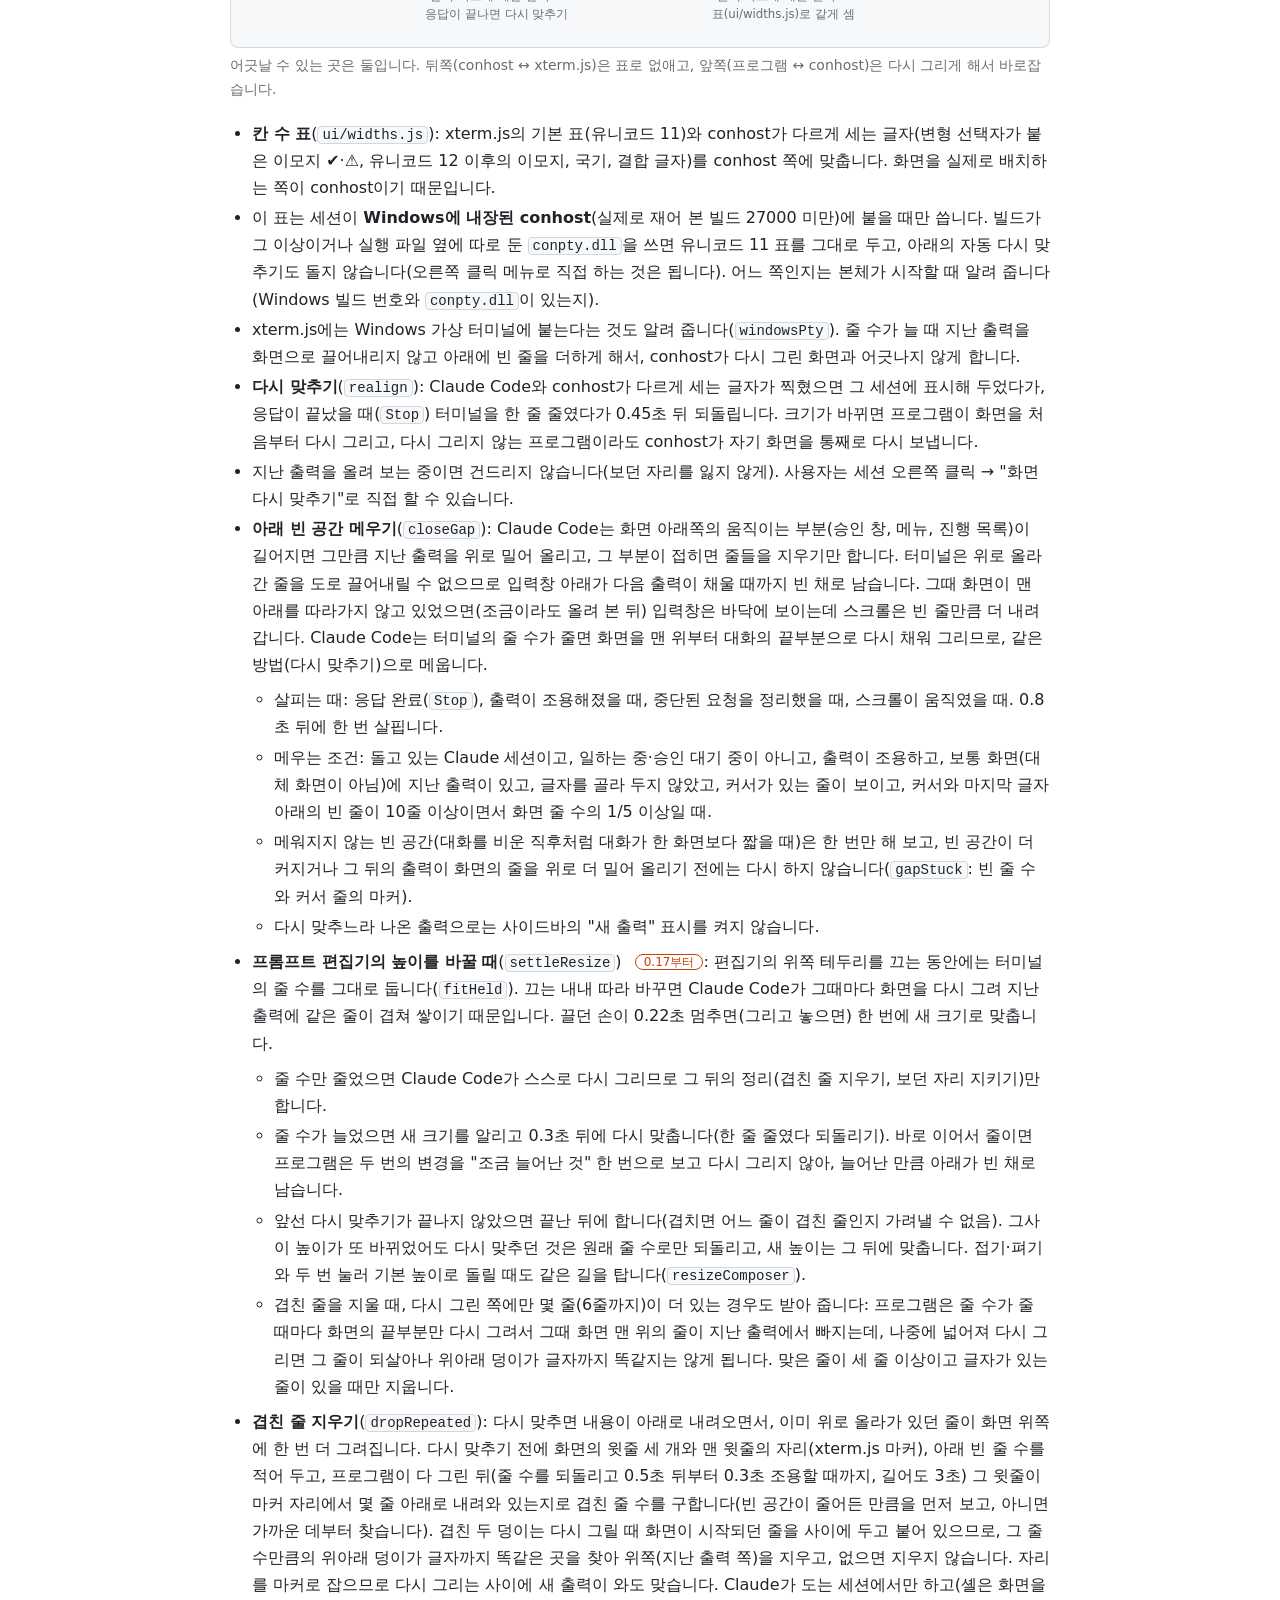
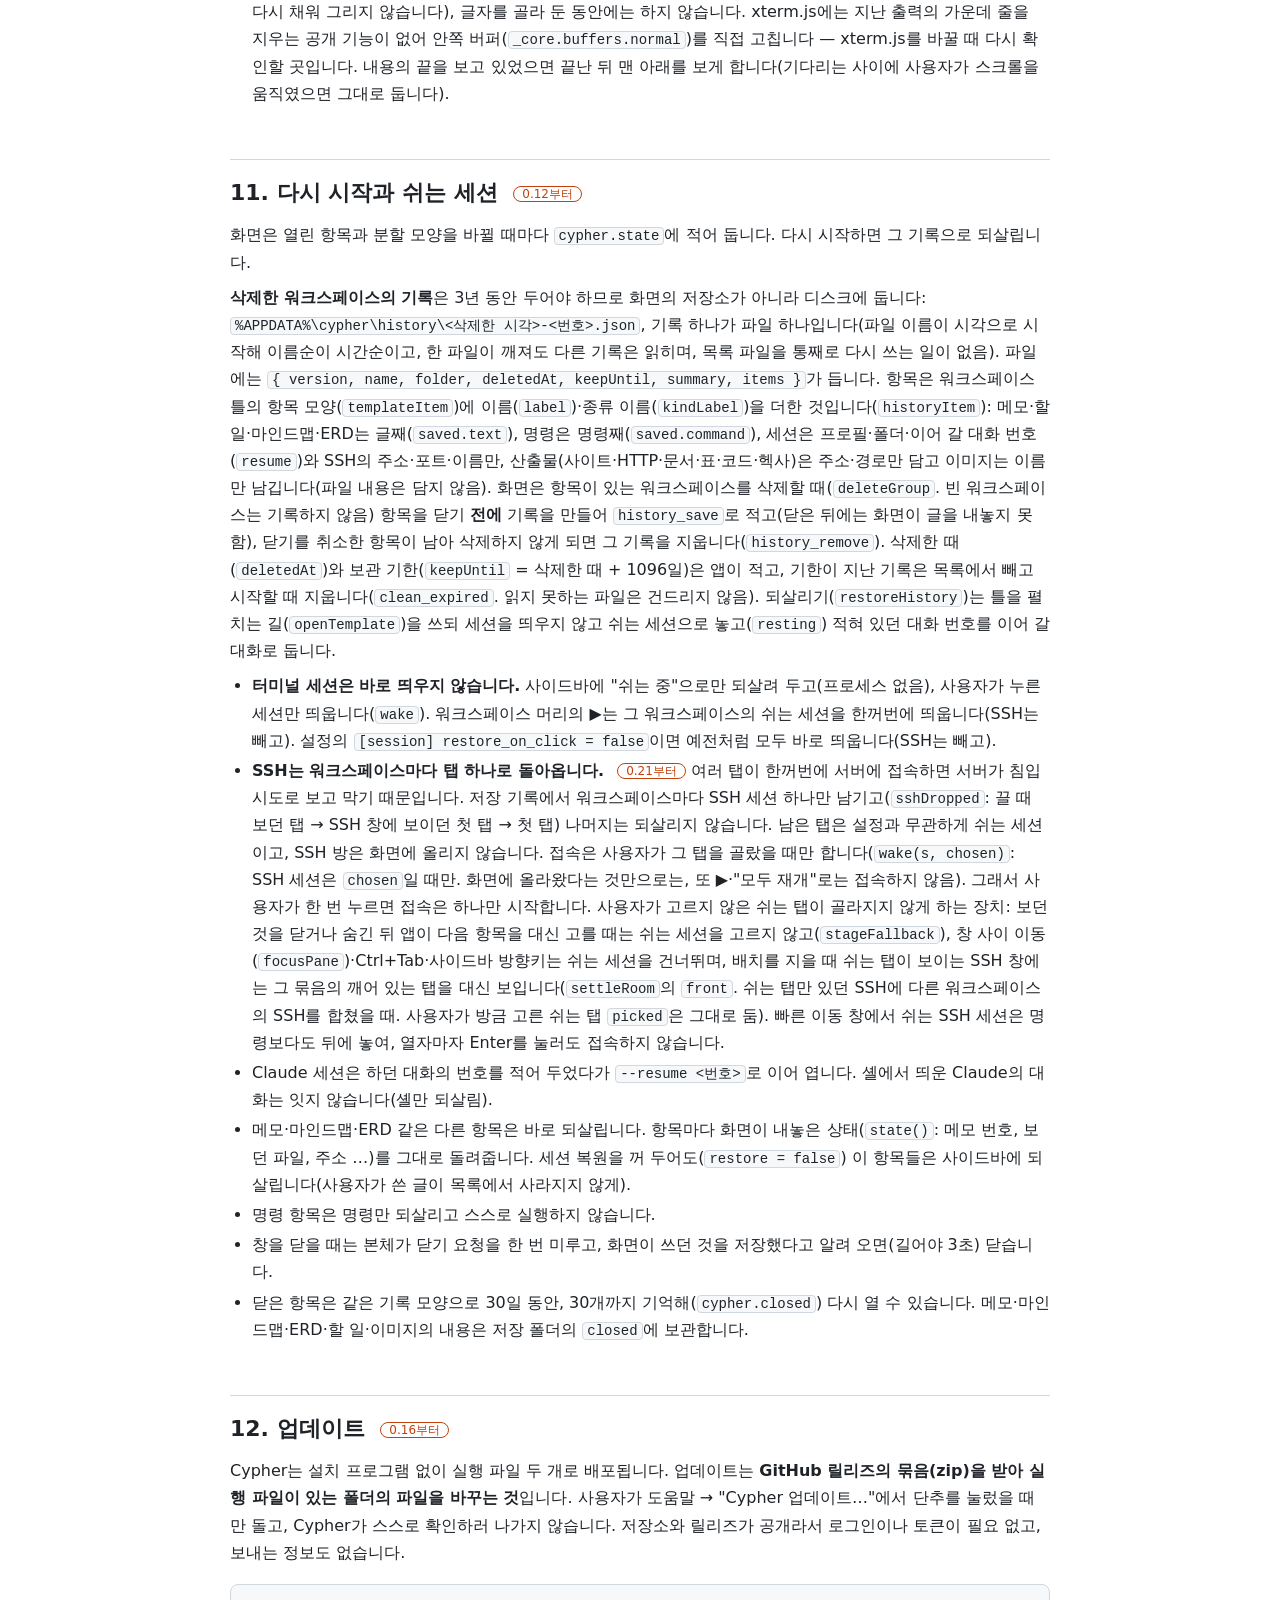
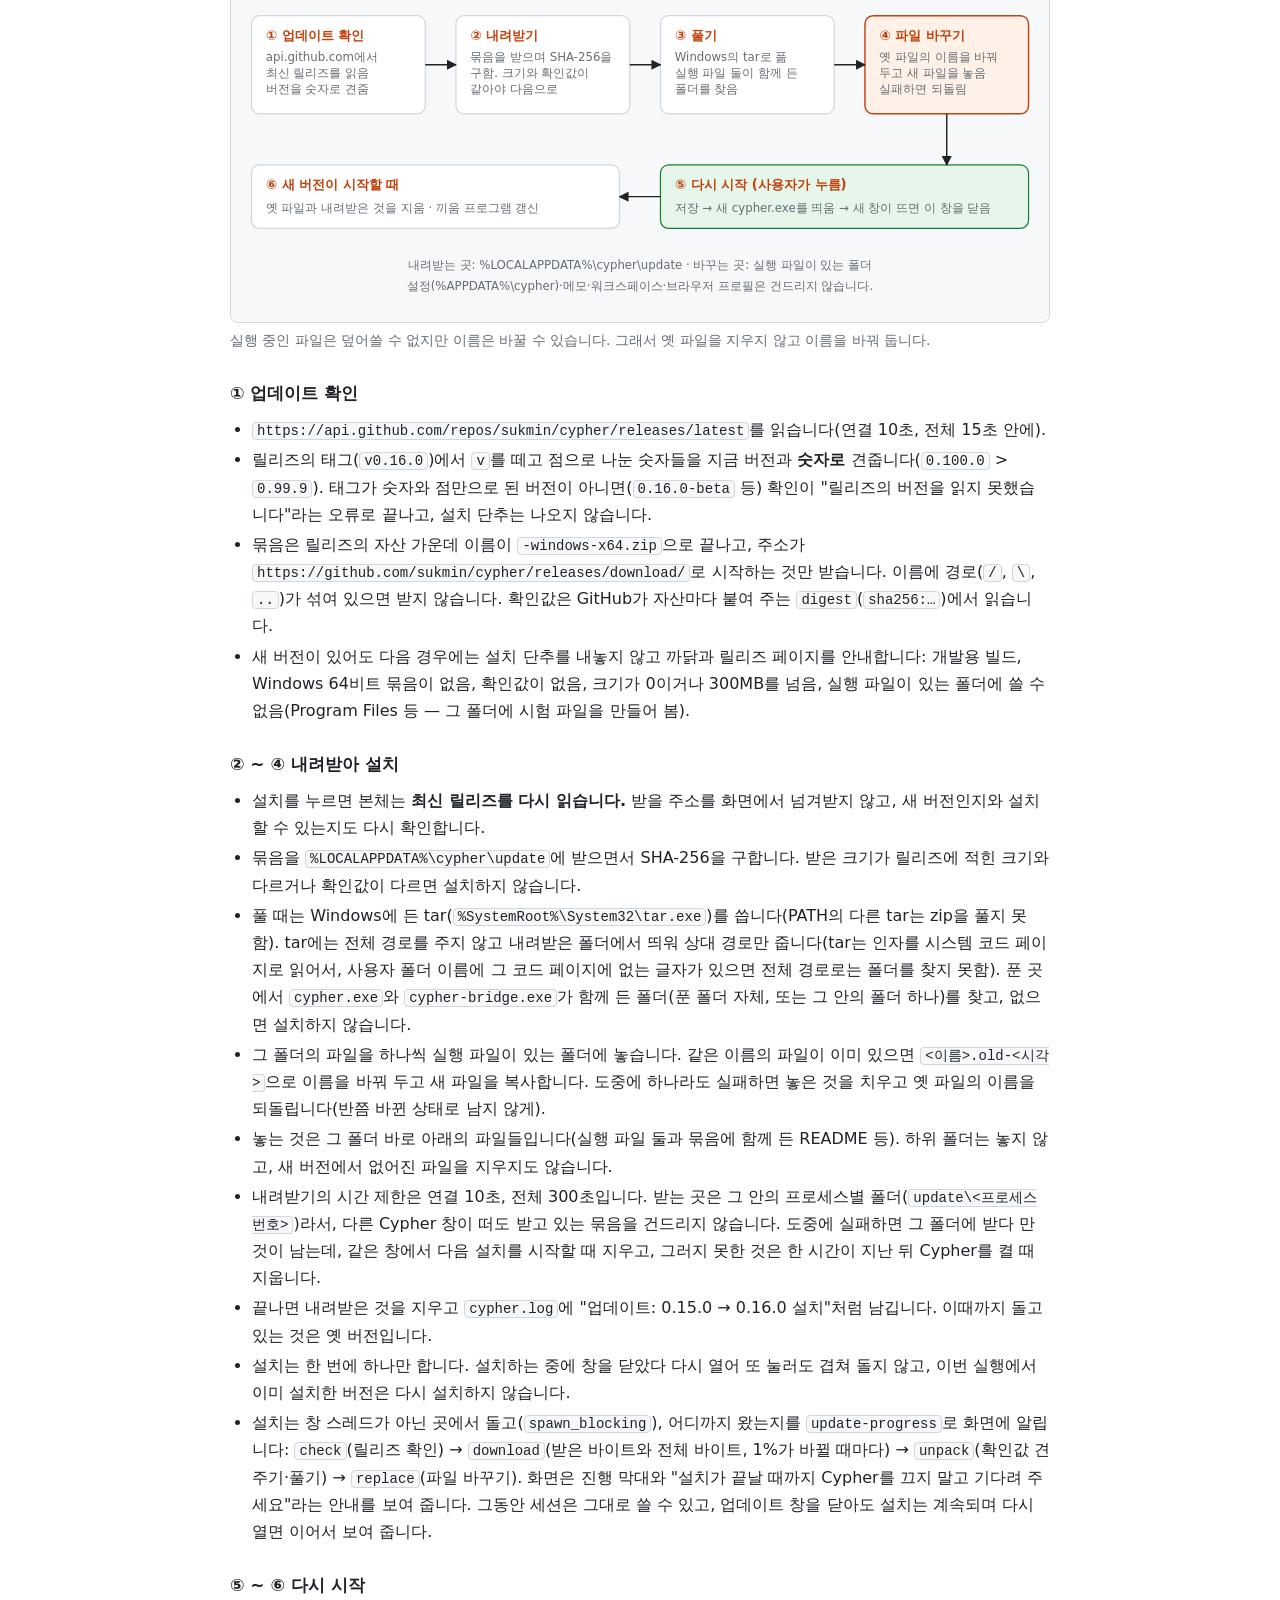
==== commit eae3006b: "0.22.0: S3 저장소 탐색기(S3 호환 저장소를 탐색기처럼 보기, 키는 암호화해 저장, 접속은 누를 때만) 새 기능 - S3 저장소 항목: S3 호환 API를 가진 저장소(N" ====
--- a/docs/architecture.html
+++ b/docs/architecture.html
@@ -89,6 +89,7 @@
   <li><a href="#ssh">SSH 세션, 타이머·알람</a></li>
   <li><a href="#builtin-ssh">내장 SSH와 출력 기록</a></li>
   <li><a href="#hex">헥사 에디터</a></li>
+  <li><a href="#s3">S3 저장소 탐색기</a></li>
   <li><a href="#storage">어디에 무엇을 저장하나</a></li>
   <li><a href="#limits">막지 못하는 것</a></li>
   <li><a href="#files">코드 위치</a></li>
@@ -634,7 +635,26 @@
   <li><b>오른쪽 ↔ 왼쪽</b>: 칸을 누르면 그 바이트들을 고르고, 커서가 든 가장 깊은 칸을 목록에 표시합니다(접혀 있으면 보이는 조상 칸). 아래의 값 살펴보기는 커서 자리의 8바이트를 2진수·정수·실수·UTF-8·유닉스 시각으로 읽습니다(리틀/빅 엔디언).</li>
 </ul>
 
-<h2 id="storage">17. 어디에 무엇을 저장하나</h2>
+<h2 id="s3">17. S3 저장소 탐색기 <span class="new">0.22부터</span></h2>
+<p>S3 호환 저장소(Ncloud Storage 등)를 탐색기처럼 보는 항목입니다. 저장소에 닿는 일은 모두 앱(Rust)이 하고, 화면(<code>ui/s3.js</code>)은 무엇을 할지 정하고 결과를 보여 줍니다.</p>
+<ul>
+  <li><b>세 부분</b>: <code>cypher-core/src/s3.rs</code>는 네트워크 없이 시험할 수 있는 핵심입니다(요청 주소, AWS Signature V4·예전 V2 서명, 응답 XML 읽기). 서명은 AWS 문서의 예시 값으로 시험합니다. <code>cypher-app/src/s3.rs</code>가 요청을 보내고(ureq) 명령과 작업을 맡고, <code>s3_vault.rs</code>가 접속 정보를 저장합니다.</li>
+  <li><b>주소와 서명이 어긋나지 않게</b>: 키는 RFC 3986대로 엄격하게 %XX로 적고, 그 글을 서명과 실제 요청에 똑같이 씁니다(보내는 쪽의 주소 해석기를 거쳐도 글자가 바뀌지 않는 것을 시험으로 확인). 키의 한 마디가 <code>.</code>·<code>..</code>이면 주소 규칙이 다른 객체를 가리키게 풀어 버리므로 요청을 만들지 않습니다.</li>
+  <li><b>접속 정보 금고</b>(<code>%APPDATA%\cypher\s3\connections.json</code>): 저장소 주소·지역·옵션과 암호화한 키. 키는 (고르면) 잠금 암호에서 끌어낸 키(PBKDF2-HMAC-SHA256 60만 번)로 AES-256-GCM 암호화하고, 늘 Windows 계정 잠금(DPAPI)으로 한 번 더 감쌉니다(잠금 암호는 8자 이상만 받음). 덧붙임 값을 접속 정보의 번호에 묶어, 다른 접속 정보의 덩어리를 옮겨 붙여도 풀리지 않습니다. 화면에는 키를 돌려주지 않습니다: 화면은 저장할 때 한 번 넘기고, 접속하면 앱이 키를 풀어 접속 번호(<code>handle</code>)만 돌려줍니다. 접속을 끊거나 항목을 닫으면 앱이 풀어 둔 키를 지웁니다.</li>
+  <li><b>접속은 요청을 보내지 않습니다</b>: <code>s3_connect</code>는 키를 풀어 메모리에 둘 뿐이고, 목록은 화면이 달라고 할 때 읽습니다. 항목을 되살릴 때 화면이 하는 일은 금고의 목록(이 PC의 파일)을 읽는 것뿐이라, 다시 켠 뒤에는 [접속]을 누르기 전까지 저장소에 아무것도 보내지 않습니다.</li>
+  <li><b>목록</b>: <code>ListObjectsV2</code>를 <code>delimiter=/</code>로 불러 그 층만, 한 번에 500개씩 읽습니다. 화면은 폴더마다 읽은 목록을 기억해 두고(60곳까지), 요청은 한 번에 하나만 보냅니다(읽는 중에 다른 곳으로 가면 그 요청이 끝난 뒤 지금 있는 곳을 읽음). 저장소마다 받는 선택 사항이 달라서, 요청이 "모르는 인자"로 거절되면 <code>encoding-type</code>, <code>delimiter</code>를 차례로 빼고 다시 물어 통한 모양을 그 접속 동안 기억합니다(많아야 두 번). 구분자로 묶어 주지 않는 저장소의 답은 앱이 폴더 모양으로 묶고, 한 쪽의 마지막 객체가 폴더 안의 것이었으면 다음 쪽은 <code>start-after</code>로 그 폴더를 통째로 건너뜁니다. V2를 모르는 저장소(이어 읽기 표 없이 답함)는 <code>marker</code>로 이어 읽습니다.</li>
+  <li><b>작업</b>(올리기·내려받기·지우기·복사·옮기기·이름 바꾸기): 명령은 작업 번호만 돌려주고, 따로 도는 줄에서 요청을 하나씩 차례로 보내며 진행을 <code>s3-job</code> 알림으로 알립니다. 폴더째 하는 일만 그 아래를 1,000개씩 이어 읽습니다. 놓일 자리에 이미 있는 것이 있으면(낱개 50개까지는 하나씩 물어보고, 그보다 많으면 그 폴더의 목록으로 견줌) 멈추고 화면에 물은 뒤 답(덮어쓰기·건너뛰기·취소)을 기다립니다. 연달아 세 번 실패하면 멈추고, 실패한 요청을 스스로 되풀이하지 않습니다. 겹침을 견주는 목록은 값어치가 있을 때까지만 읽습니다(놓일 자리에 객체가 훨씬 많으면 그만두고 남은 것을 하나씩 물어, 요청 수가 다루는 객체 수를 넘지 않게 함). 스스로 이어 읽는 목록은 저장소가 같은 쪽을 되풀이해 주거나 물은 앞머리 아래가 아닌 키를 돌려주면 멈춥니다.</li>
+  <li><b>답을 믿는 기준</b>: 복사·나눠 올리기 맺기·여러 객체 지우기는 기다리던 답(<code>CopyObjectResult</code> 등)일 때만 성공으로 칩니다. 200으로 답하고 본문에 오류를 적는 저장소도, 그 요청을 몰라 빈 답을 주는 저장소도 있어서, 그런 답을 믿고 원본을 지우지 않습니다.</li>
+  <li><b>저장소에 든 그대로</b>: 전송 라이브러리의 gzip 자동 풀기를 꺼서, 줄인 채(<code>Content-Encoding: gzip</code>) 저장된 객체도 든 바이트 그대로 보고 내려받습니다(풀린 글의 앞부분을 "다 읽은 글"로 보여 주어 고쳐 저장하면 뒷부분이 사라지는 일을 막음). HTTP 항목의 응답은 <code>http.rs</code>가 직접 풉니다.</li>
+  <li><b>고쳐 쓰기</b>: 쓰기 직전에 한 번 물어(HEAD) 읽었을 때의 확인 값(ETag)과 다르면 쓰지 않습니다. 붙어 있던 종류·사용자 메타데이터·표준 헤더·저장 등급은 그대로 돌려 붙입니다.</li>
+  <li><b>크기에 따라</b>: 100MB까지는 한 번에 올리고(서명에 넣을 본문 해시를 먼저 계산), 넘으면 16MB 조각으로 나눠 올립니다(조각이 10,000개를 넘지 않게 조각을 키움). 저장소 안의 복사는 5GB까지 한 번에, 넘으면 조각 복사(<code>UploadPartCopy</code>)로 합니다. 실패하거나 취소하면 올리다 만 조각을 치웁니다(<code>AbortMultipartUpload</code>). 옮기기는 복사가 끝난 원본만 지웁니다.</li>
+  <li><b>여러 객체 지우기</b>는 <code>POST ?delete</code>(1,000개씩, <code>Content-MD5</code>)로 하고, 이 요청을 모르는 저장소로 드러나면 하나씩 지웁니다.</li>
+  <li><b>내려받기</b>: 키를 Windows의 파일 이름으로 다듬어 고른 폴더 아래에만 놓습니다. <code>.cypher-part</code>라는 이름으로 다 받은 뒤 제 이름으로 바꿉니다.</li>
+  <li><b>인증서</b>: 공개 인증 기관에 Windows의 루트 저장소(사내 인증 기관)를 더해 확인합니다. "인증서 확인 안 함"은 접속 정보마다 켰을 때만 씁니다.</li>
+  <li><b>시험</b>: 앱의 시험은 이 컴퓨터의 포트에 가짜 저장소(<code>s3_fake.rs</code>)를 띄워 돌립니다. 가짜 저장소는 받은 요청의 서명을 저장소처럼 다시 계산해 견주므로, 서명에 넣은 주소·헤더와 실제로 보낸 것이 다르면 시험이 실패합니다.</li>
+</ul>
+
+<h2 id="storage">18. 어디에 무엇을 저장하나</h2>
 <table>
   <tr><th>곳</th><th>담는 것</th></tr>
   <tr><td><code>%APPDATA%\cypher</code></td><td>사용자의 것: 설정(<code>config.toml</code>, 예시 <code>config.example.toml</code>), 메모(<code>memos</code>), 마인드맵(<code>mindmaps</code>), ERD(<code>erds</code>), 할 일(<code>todos</code>), 이미지(<code>images</code>), 워크스페이스 틀(<code>templates</code>), 삭제한 워크스페이스의 기록(<code>history</code>, 3년). 닫은 것은 각 폴더의 <code>closed</code>에 30일</td></tr>
@@ -644,9 +664,10 @@
   <tr><td><code>%APPDATA%\dev.cypher.terminal</code></td><td>창의 위치와 크기. 시작할 때 되살리고, 메뉴 줄을 붙인 뒤 크기만 한 번 더 되살립니다(메뉴 줄이 없을 때 맞춘 크기 그대로 두면 창 안쪽이 메뉴 줄 높이만큼 줄어, 닫았다 켤 때마다 창이 그만큼 작아짐. 최대화된 창은 건드리지 않음). 닫힐 때와 "지금 다시 시작"으로 새 버전을 띄우기 직전에 저장합니다</td></tr>
   <tr><td>실행 파일이 있는 폴더</td><td><code>cypher.exe</code>, <code>cypher-bridge.exe</code>와 묶음에 함께 든 파일(README 등). 업데이트 직후에는 이름을 바꿔 둔 옛 파일(<code>*.old-*</code>)이 다음 시작 때까지 남음</td></tr>
 </table>
+<p>S3 저장소의 접속 정보는 <code>%APPDATA%\cypher\s3\connections.json</code>에 있습니다: 저장소 주소·지역·옵션과, 암호화한 Access key·Secret key(<a href="#s3">17절</a>). 열린 S3 항목의 상태(<code>cypher.state</code>)에는 접속 정보의 번호와 이름, 보던 곳만 들어갑니다.</p>
 <p>Cypher는 사용자의 설정 파일을 고치거나 덮어쓰지 않고(없을 때만 기본 파일을 만듦), 통계·오류 보고 같은 통신을 하지 않습니다. 업데이트 확인도 단추를 눌렀을 때만 합니다.</p>
 
-<h2 id="limits">18. 막지 못하는 것</h2>
+<h2 id="limits">19. 막지 못하는 것</h2>
 <p>울타리는 <b>Cypher 도구</b>에 세운 것입니다. 그 바깥은 Cypher가 막을 수 없습니다.</p>
 <ul>
   <li><b>파일 직접 접근</b>: Claude Code는 자기 권한 설정 안에서 이 컴퓨터의 파일을 읽고 씁니다. 다른 워크스페이스의 메모가 저장된 파일도 파일로는 읽을 수 있습니다. 이것은 Claude Code의 권한 설정으로 다룹니다.</li>
@@ -656,7 +677,7 @@
   <li><b>업데이트의 믿음</b>: 확인값은 GitHub가 알려 주는 값입니다. 묶음이 올라온 뒤에 바뀌지 않았다는 것과 이 저장소의 릴리즈에서 받았다는 것은 확인하지만, 릴리즈를 올리는 계정 자체가 탈취된 경우까지 막지는 못합니다(업데이트는 실행 파일의 서명을 따로 확인하지 않습니다).</li>
 </ul>
 
-<h2 id="files">19. 코드 위치</h2>
+<h2 id="files">20. 코드 위치</h2>
 <table>
   <tr><th>하는 일</th><th>파일</th></tr>
   <tr><td>항목·워크스페이스·분할·북마크, 범위 판정(<code>canControl</code>), 도구 요청에 답하기(<code>mcpAction</code>), 프로필 번호(<code>profileOf</code>), 만든 파일 놓기(<code>onCreatedFile</code>), 고친 파일 새로 읽기(<code>onEditedFile</code>),세션 상태(<code>onStatus</code>·<code>onHook</code>·<code>onTool</code>), 되살리기(<code>restore</code>·<code>wake</code>), 다시 맞추기(<code>realign</code>)</td><td><code>ui/main.js</code></td></tr>
@@ -665,6 +686,7 @@
   <tr><td>SSH 접속 창과 저장해 둔 서버, 접속할 곳을 ssh 인자로 바꾸기·<code>~/.ssh/config</code>·known_hosts 읽기, 타이머·알람</td><td><code>ui/ssh.js</code>, <code>crates/cypher-core/src/ssh.rs</code>, <code>ui/timer.js</code></td></tr>
   <tr><td>내장 SSH(접속·서버 키·인증·채널·연결 나눠 쓰기), 세션(가상 터미널·SSH 채널)과 출력 기록</td><td><code>crates/cypher-app/src/sshc.rs</code>, <code>terms.rs</code>, <code>crates/cypher-core/src/termlog.rs</code></td></tr>
   <tr><td>헥사 에디터: 화면, 조각 읽기·찾기·저장, 형식 알아보기·구조 읽기</td><td><code>ui/hex.js</code>, <code>crates/cypher-app/src/hex.rs</code>, <code>crates/cypher-core/src/binfmt.rs</code></td></tr>
+  <tr><td>S3 저장소 탐색기: 화면, 요청·작업, 접속 정보 금고, 주소·서명·응답 읽기, 시험용 가짜 저장소</td><td><code>ui/s3.js</code>, <code>crates/cypher-app/src/s3.rs</code>, <code>s3_vault.rs</code>, <code>crates/cypher-core/src/s3.rs</code>, <code>crates/cypher-app/src/s3_fake.rs</code></td></tr>
   <tr><td>떠 있는 창·메뉴·변경 내용·업데이트 창, 빠른 이동, 닫은 항목, 알림 기록, 워크스페이스 틀, 끌어다 놓기, 모양</td><td><code>ui/extras.js</code>, <code>palette.js</code>, <code>closed.js</code>, <code>history.js</code>(삭제한 워크스페이스 기록 · 앱 쪽은 <code>crates/cypher-app/src/history.rs</code>), <code>notices.js</code>, <code>template.js</code>, <code>drop.js</code>, <code>look.js</code>, <code>matrix.js</code></td></tr>
   <tr><td>글자 칸 수 표</td><td><code>ui/widths.js</code></td></tr>
   <tr><td>로컬 통로: 확인값, 세션 확인, 상태줄·훅 받기, 도구 신호 추리기</td><td><code>crates/cypher-app/src/status.rs</code></td></tr>
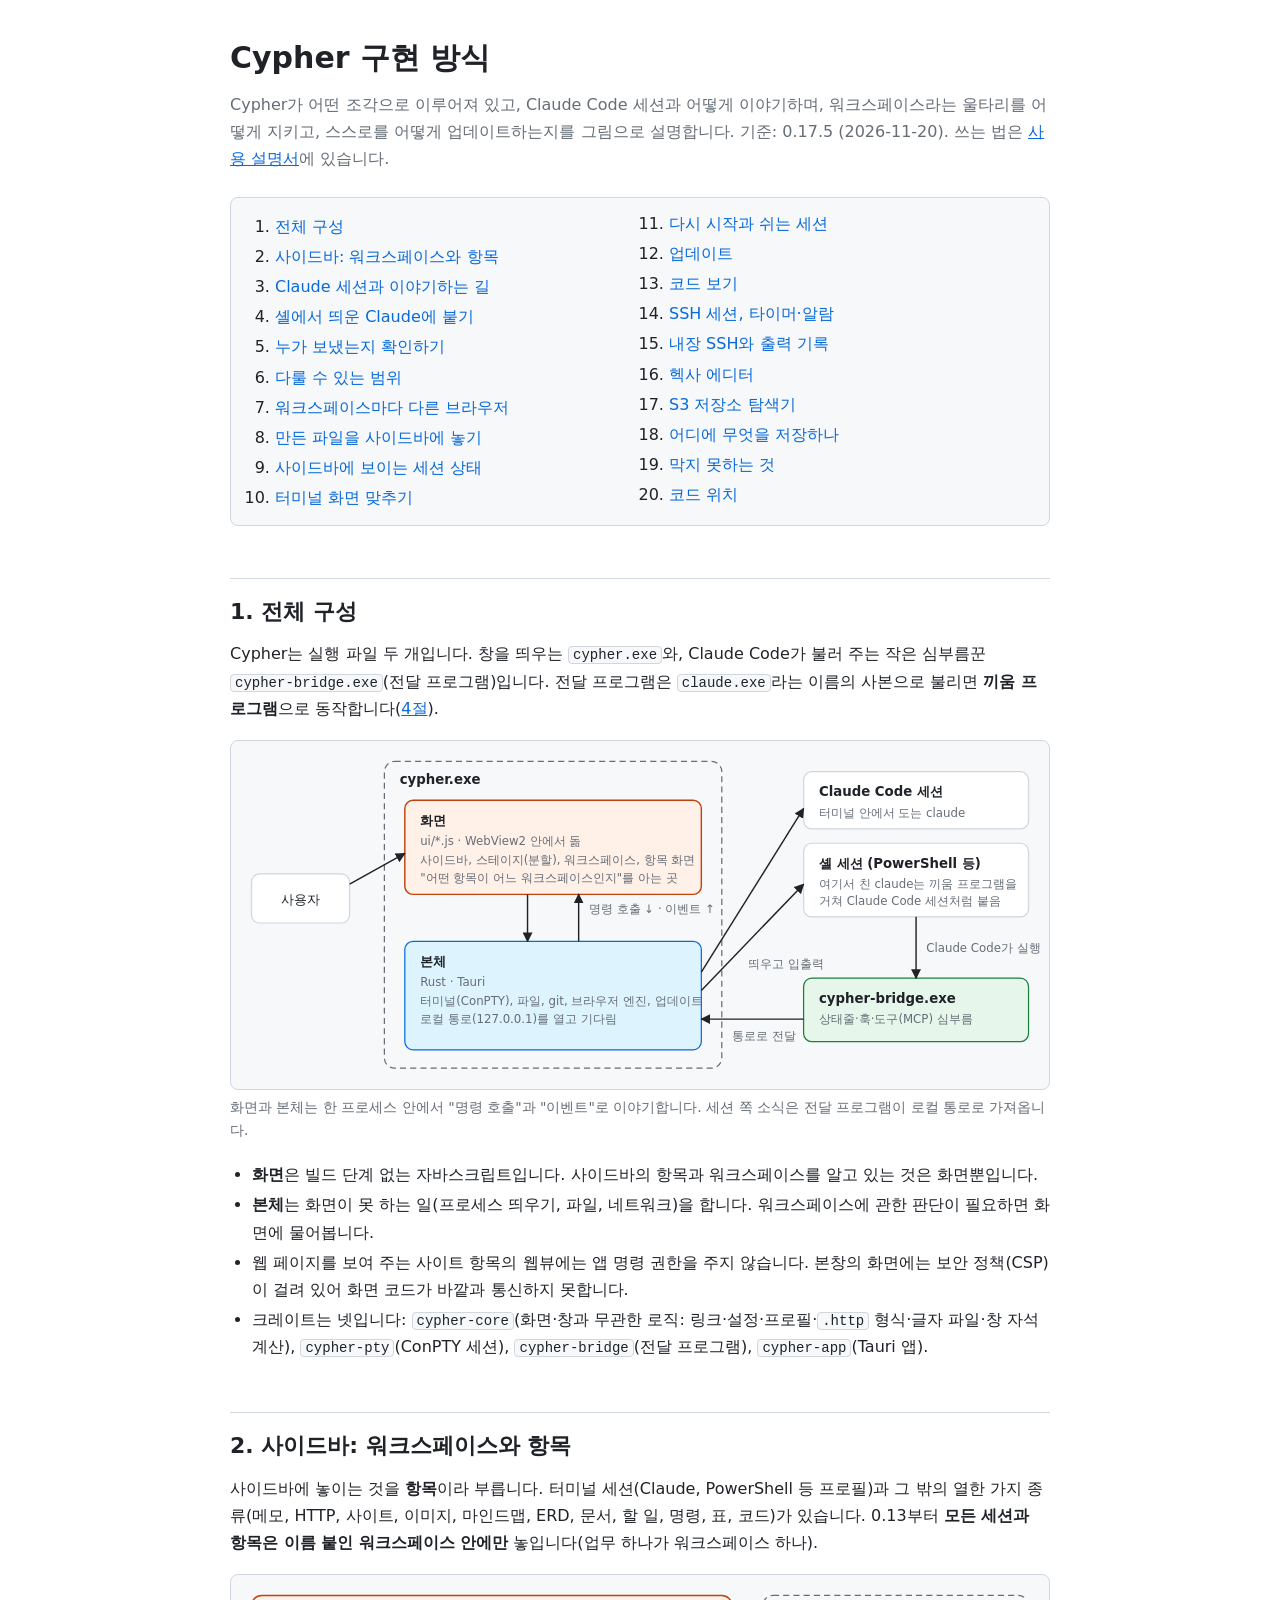
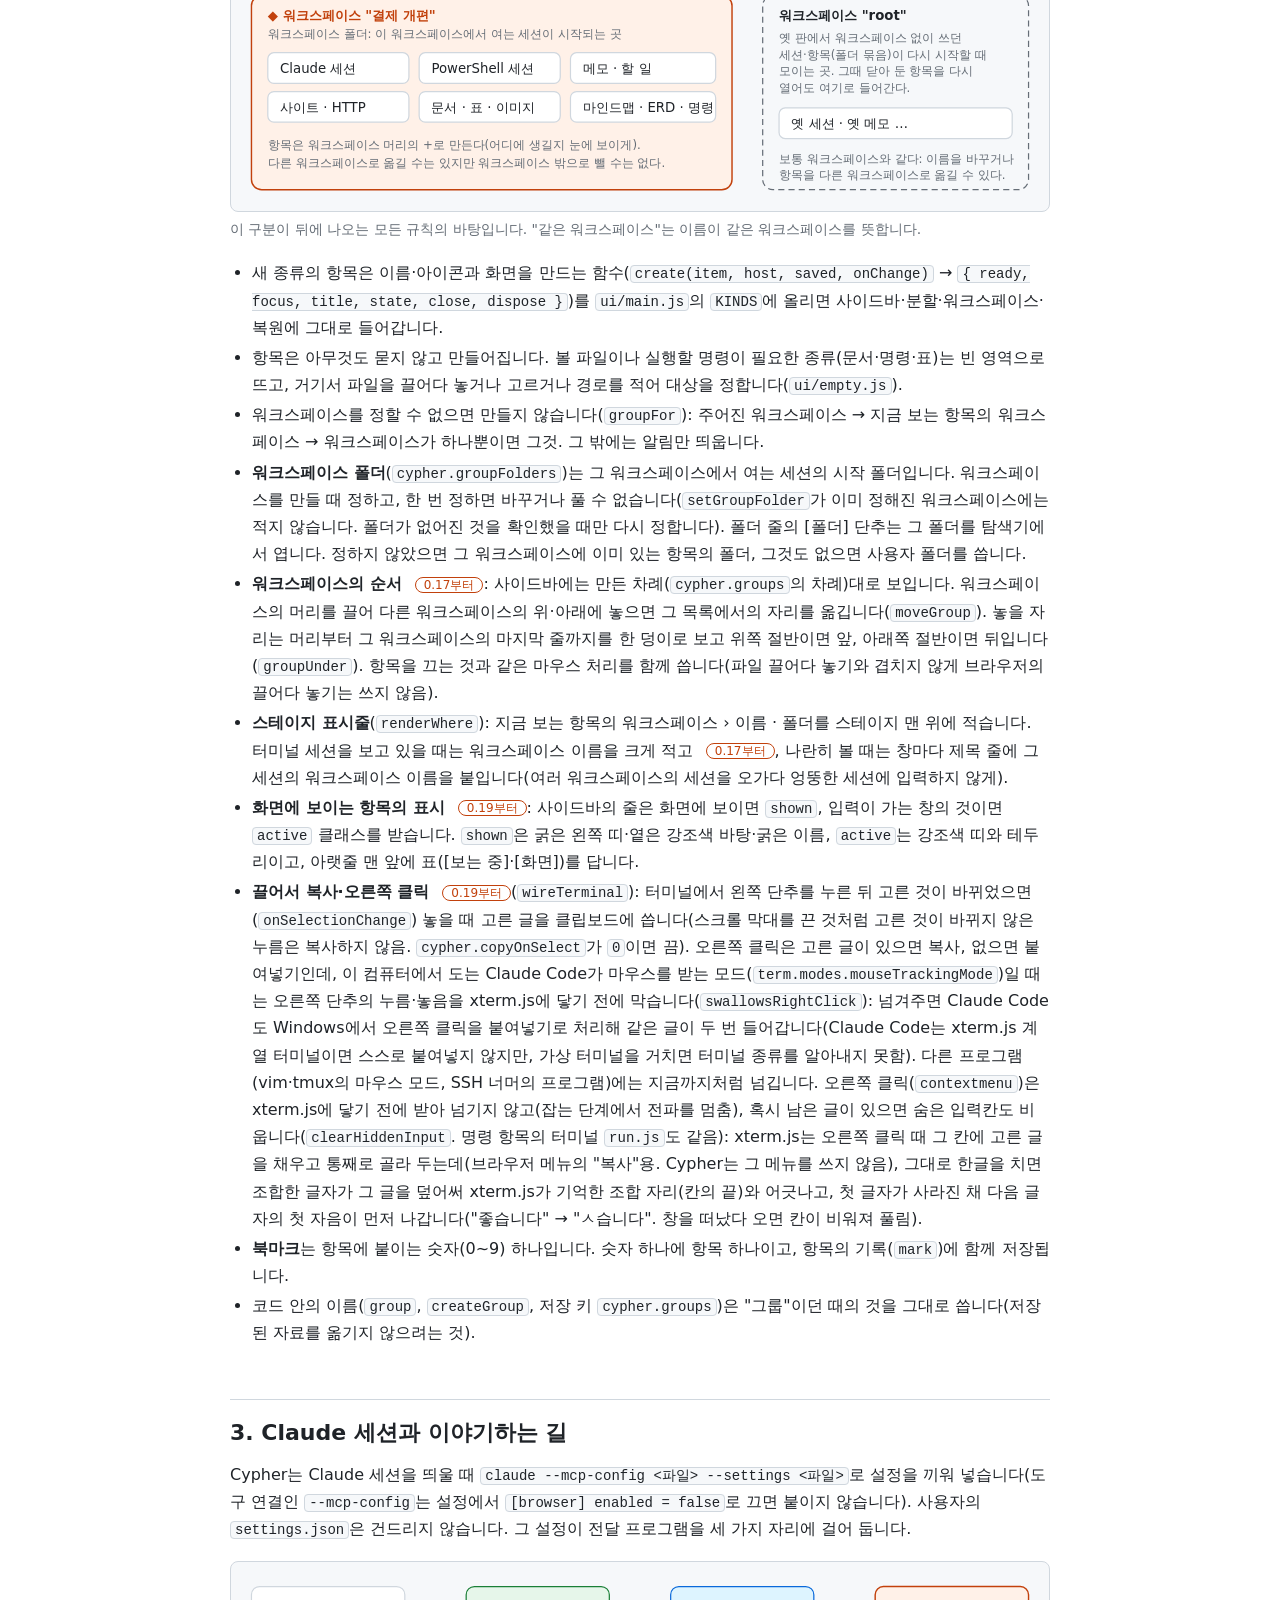
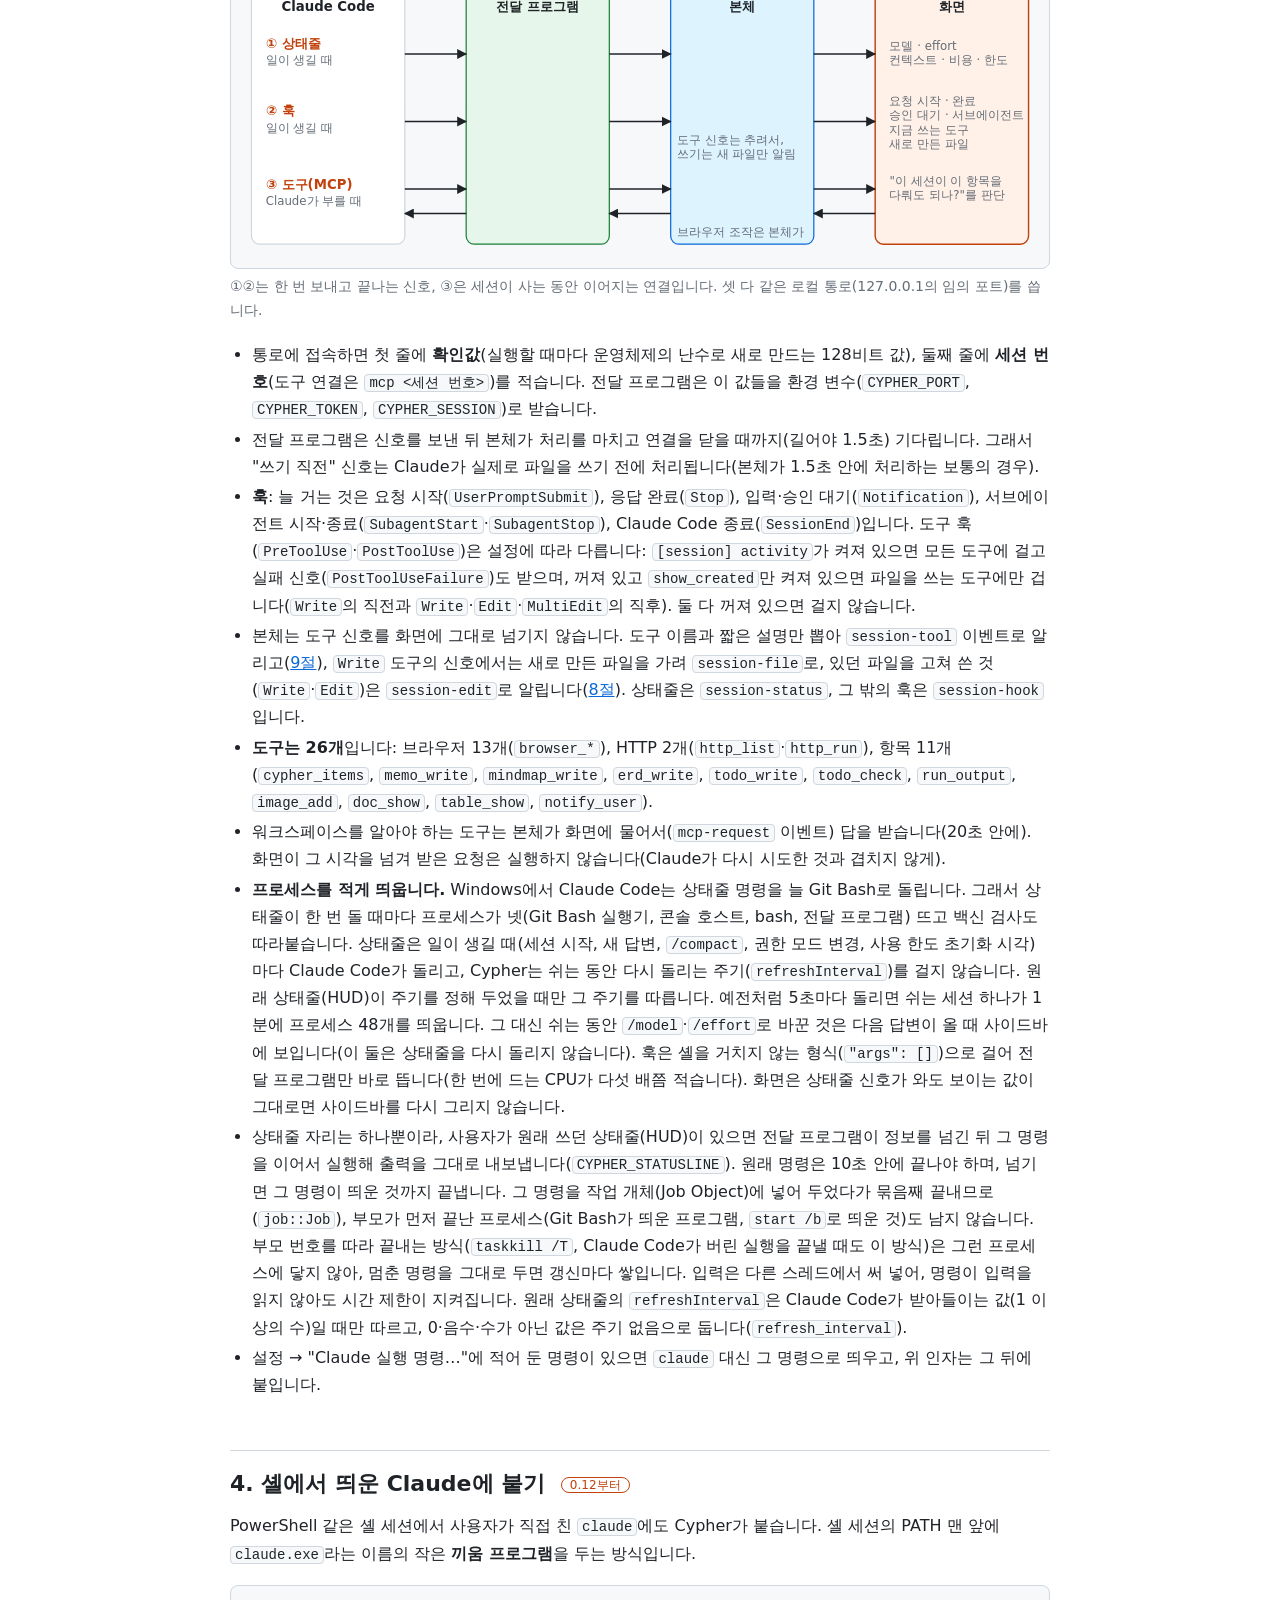
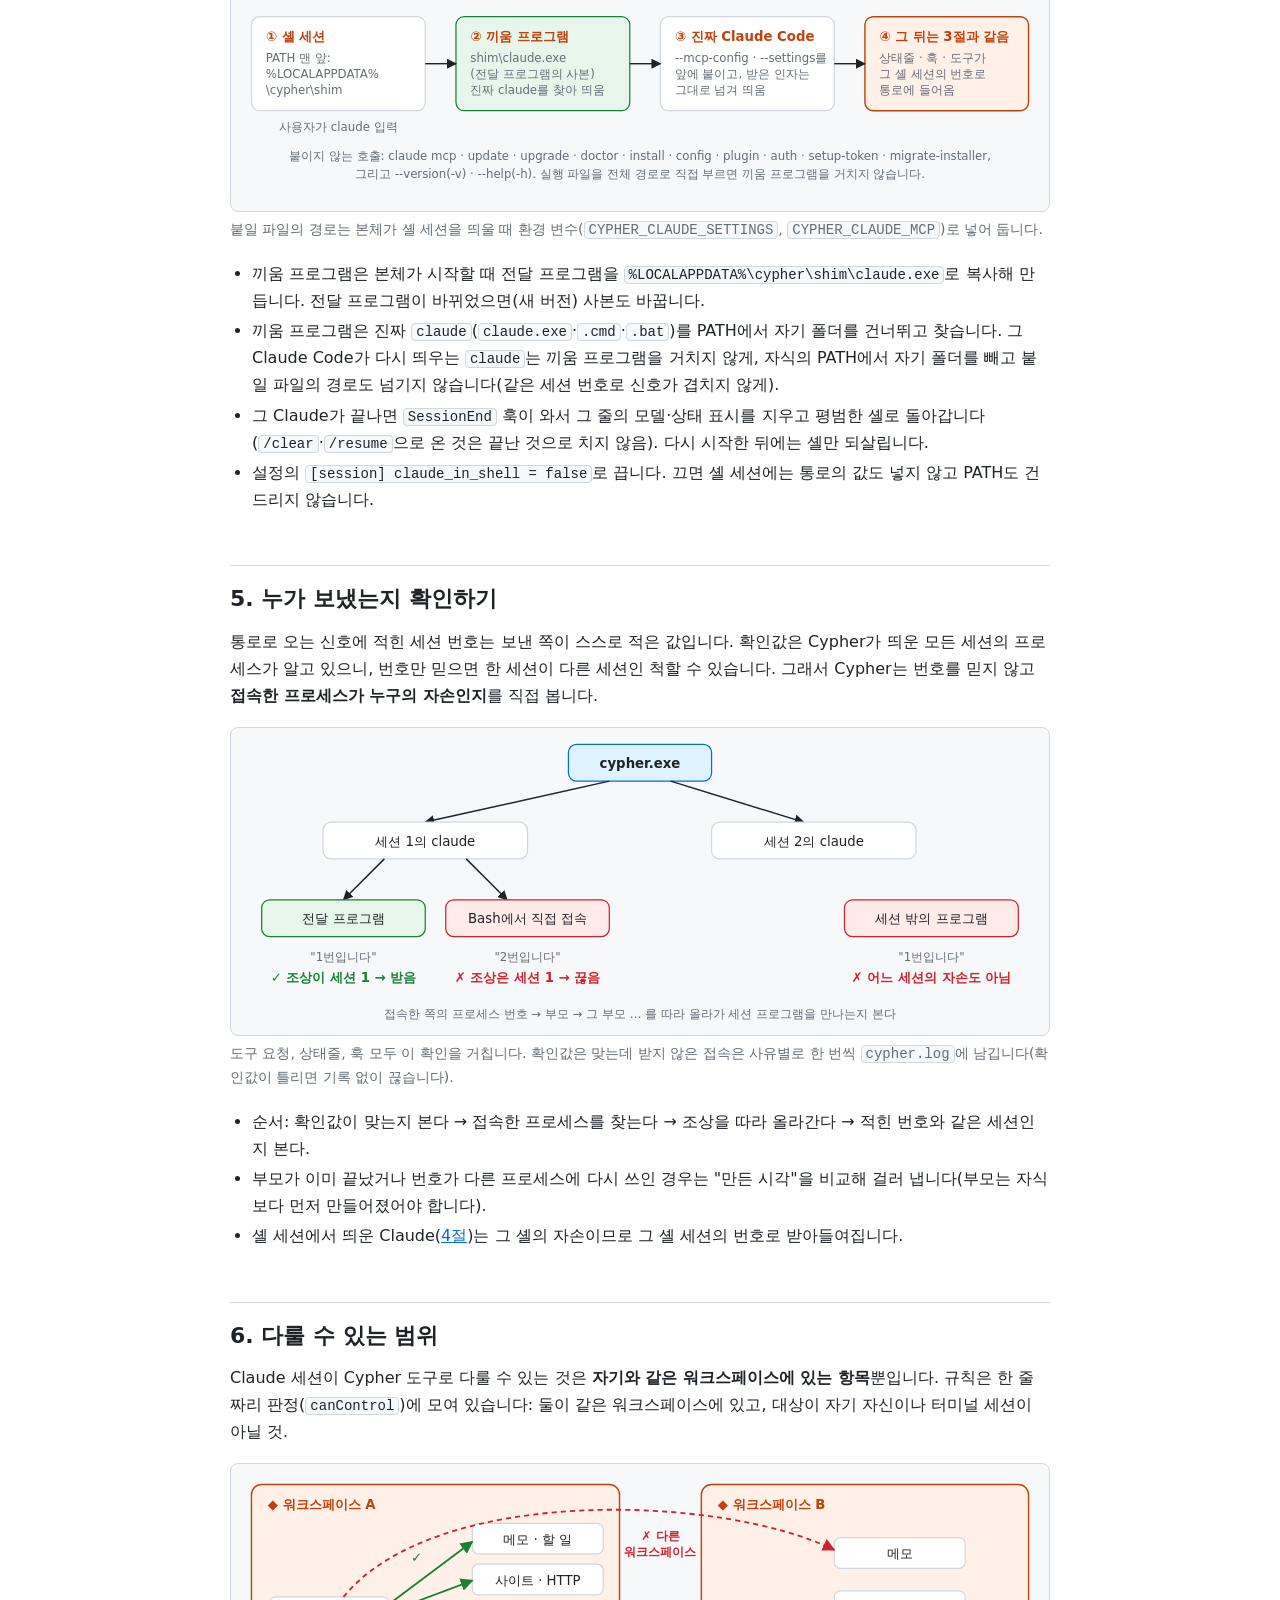
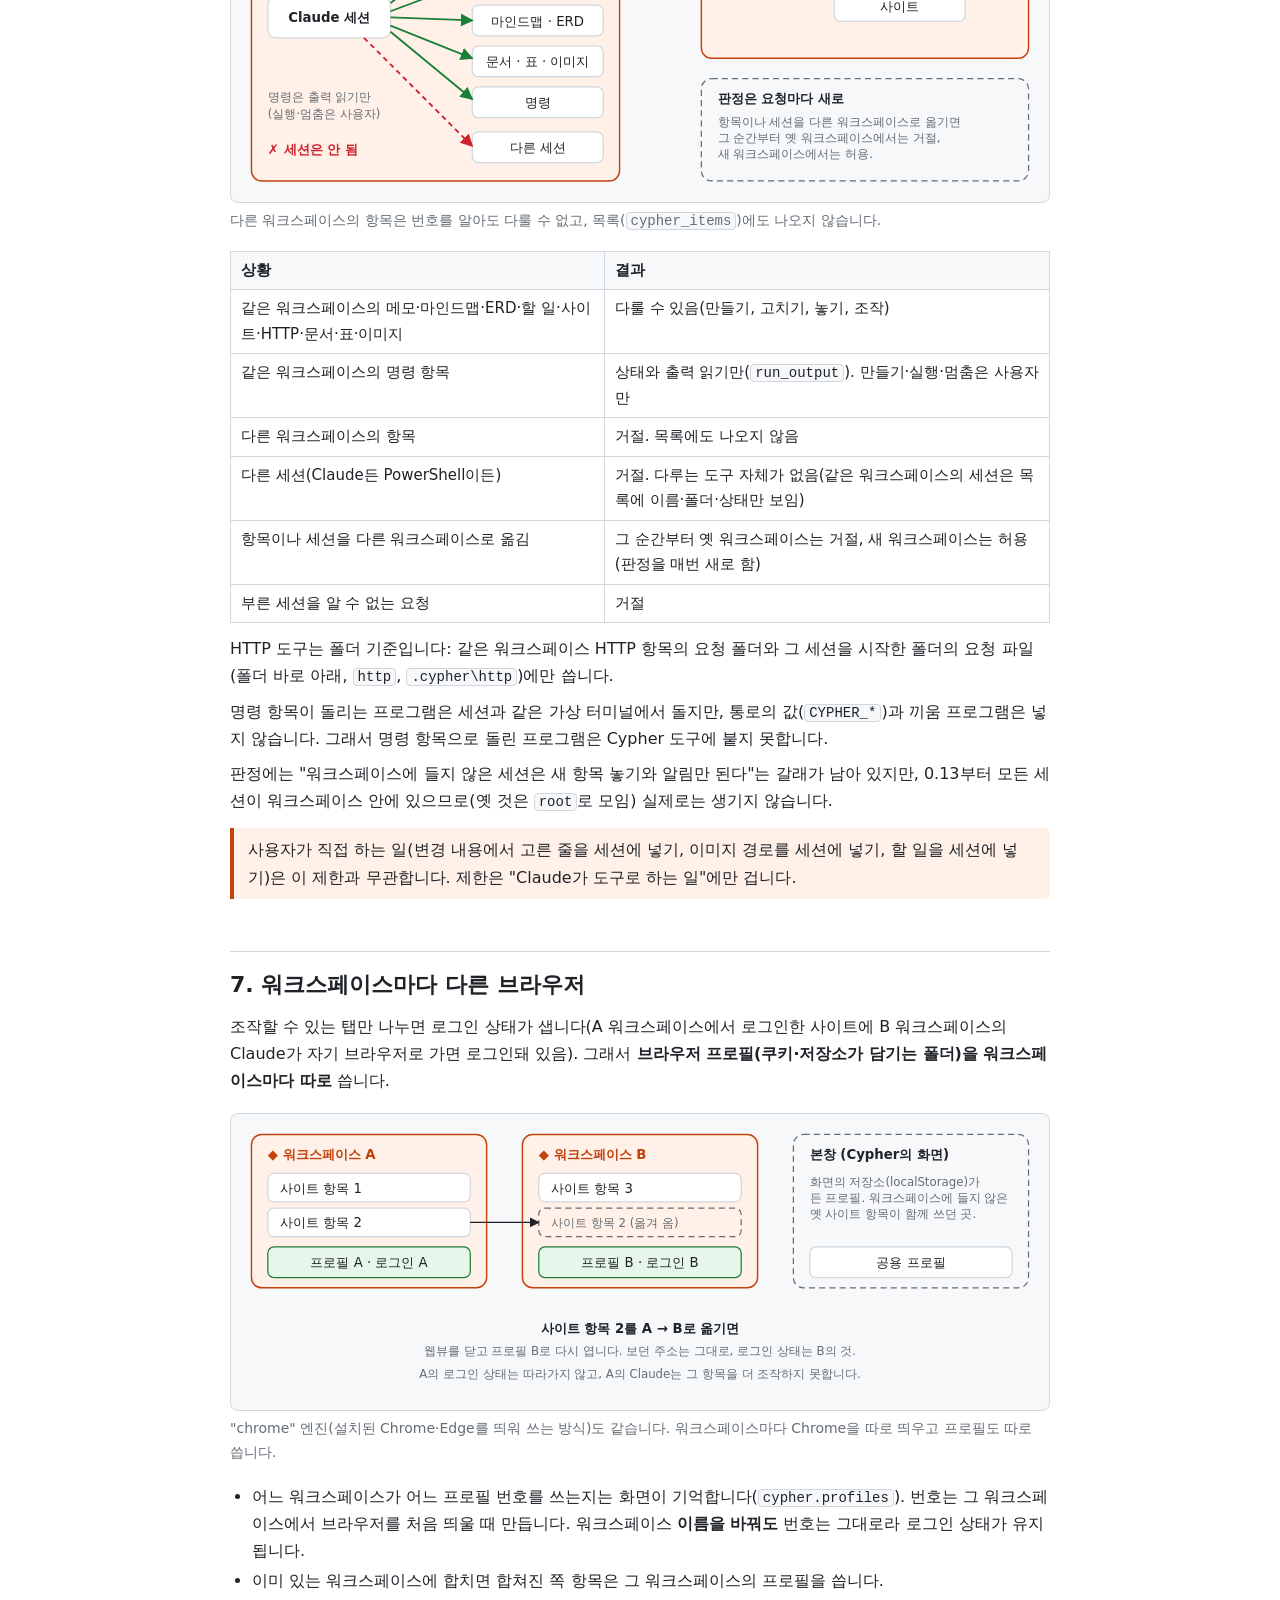
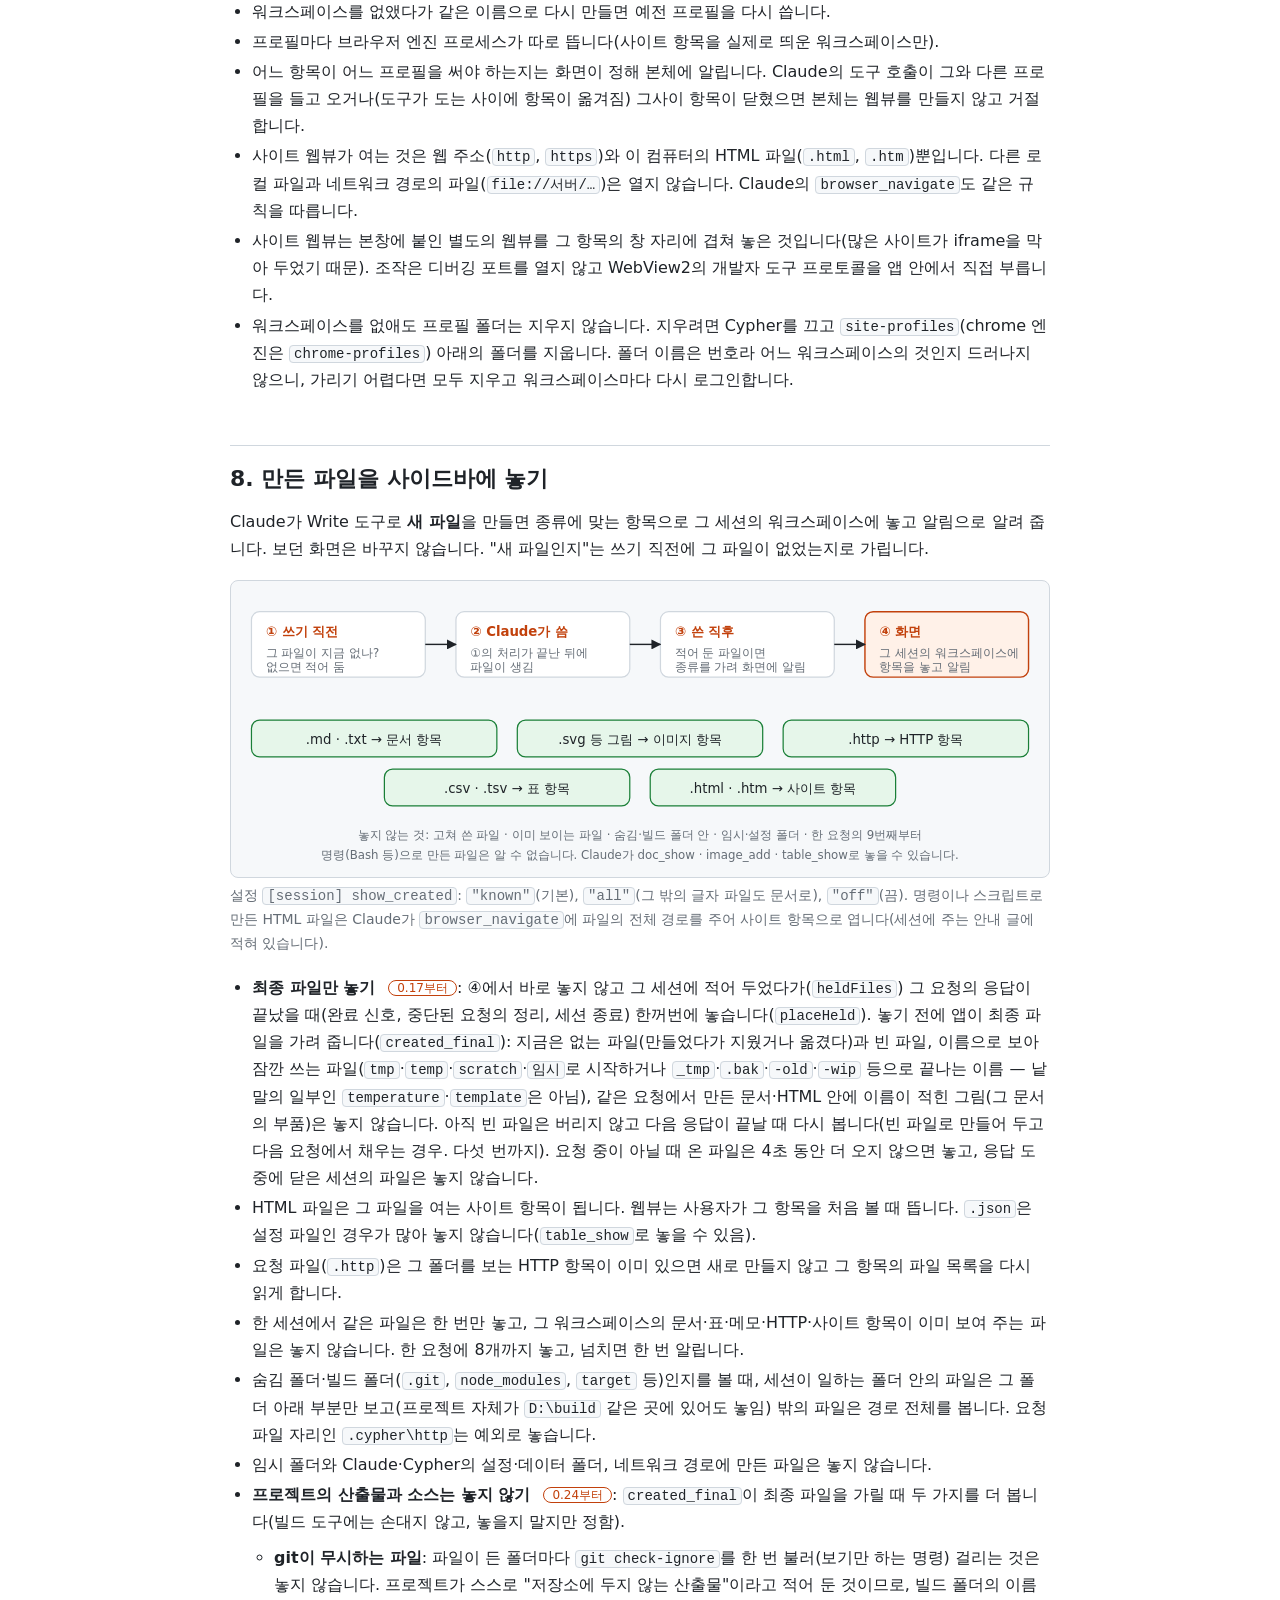
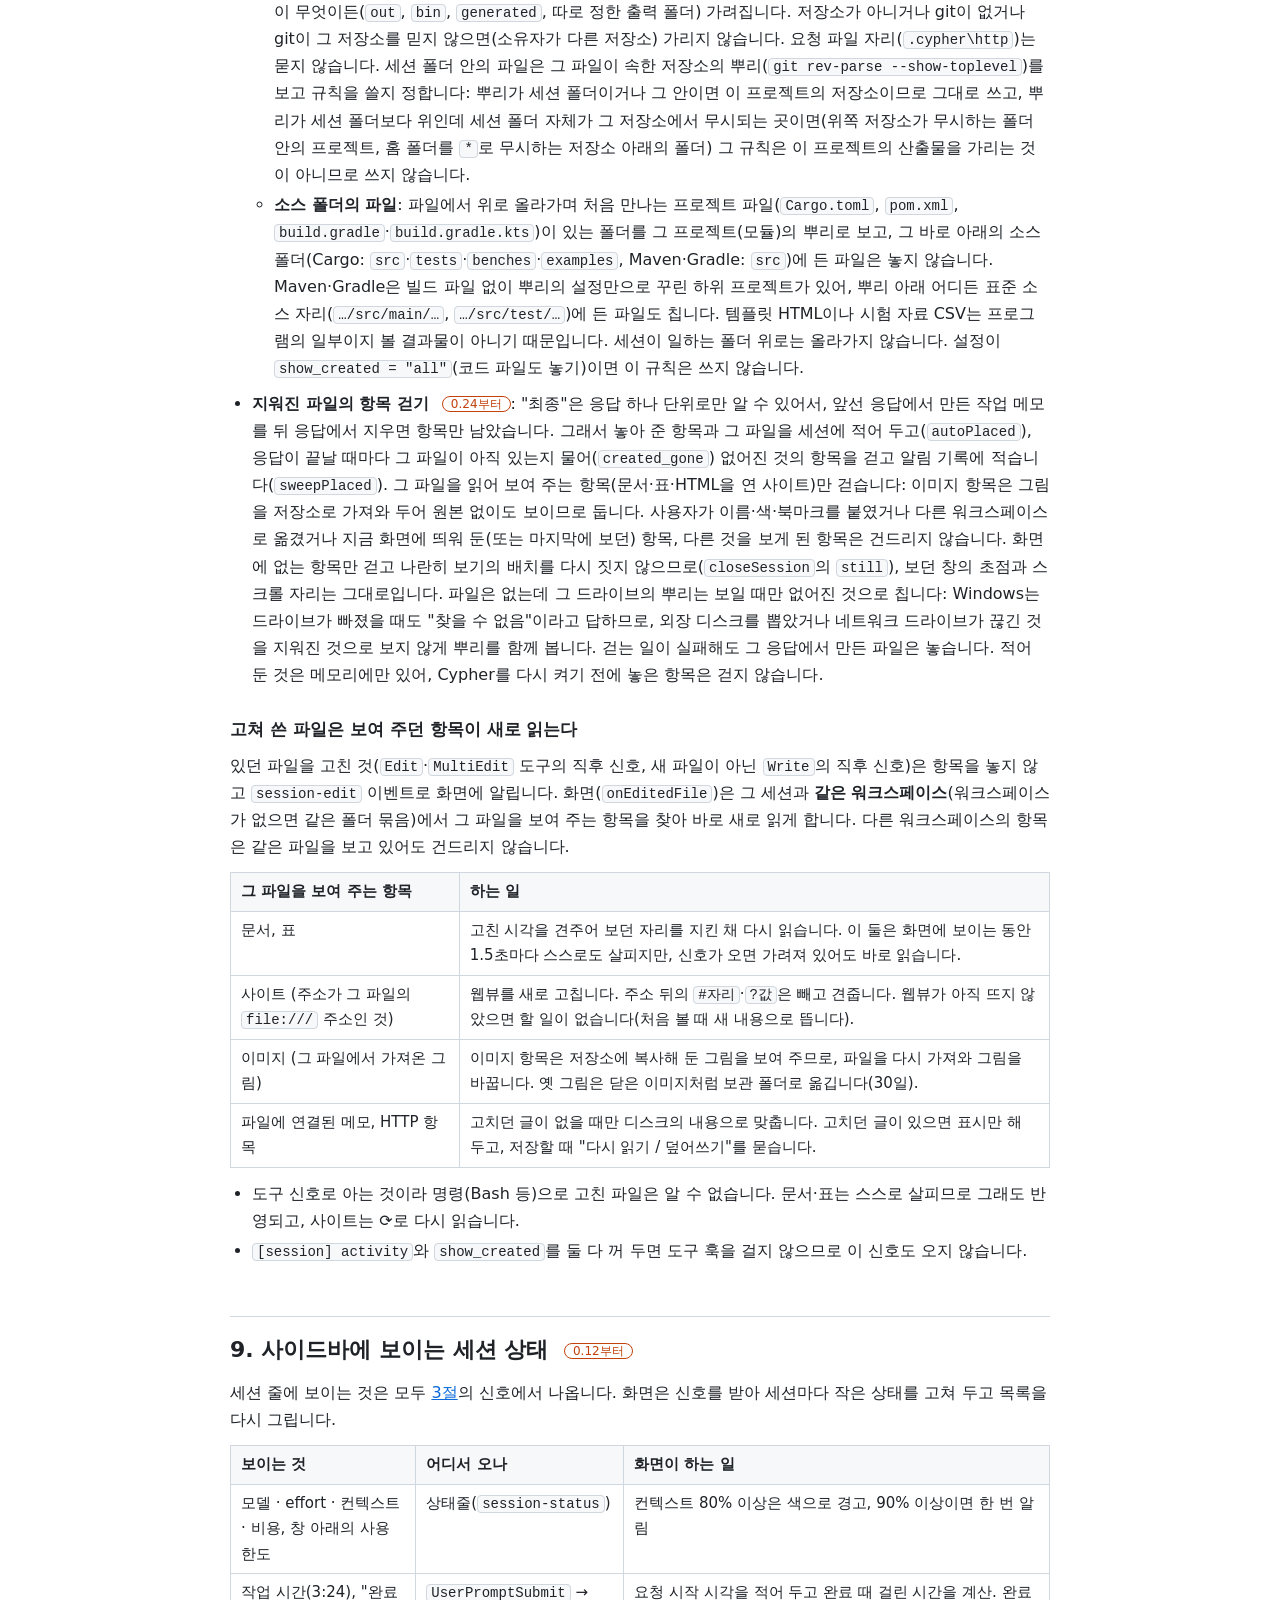
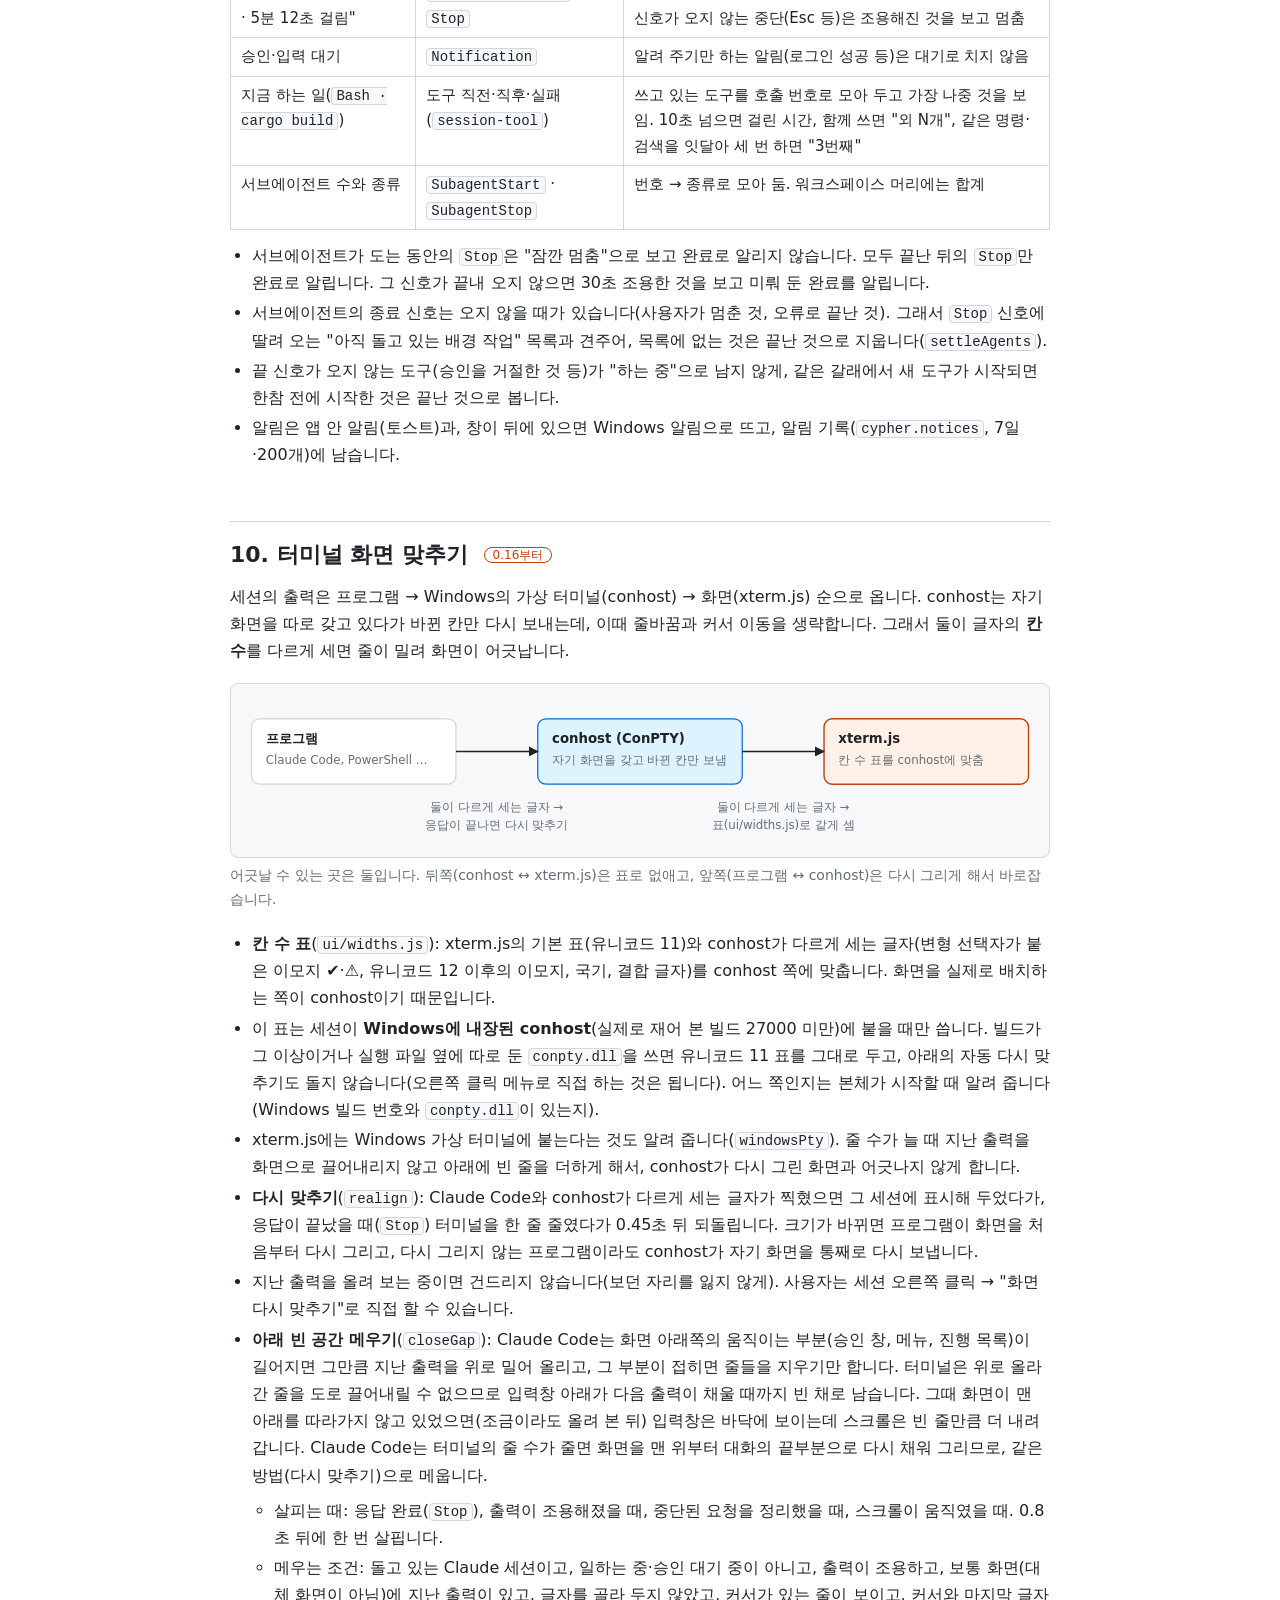
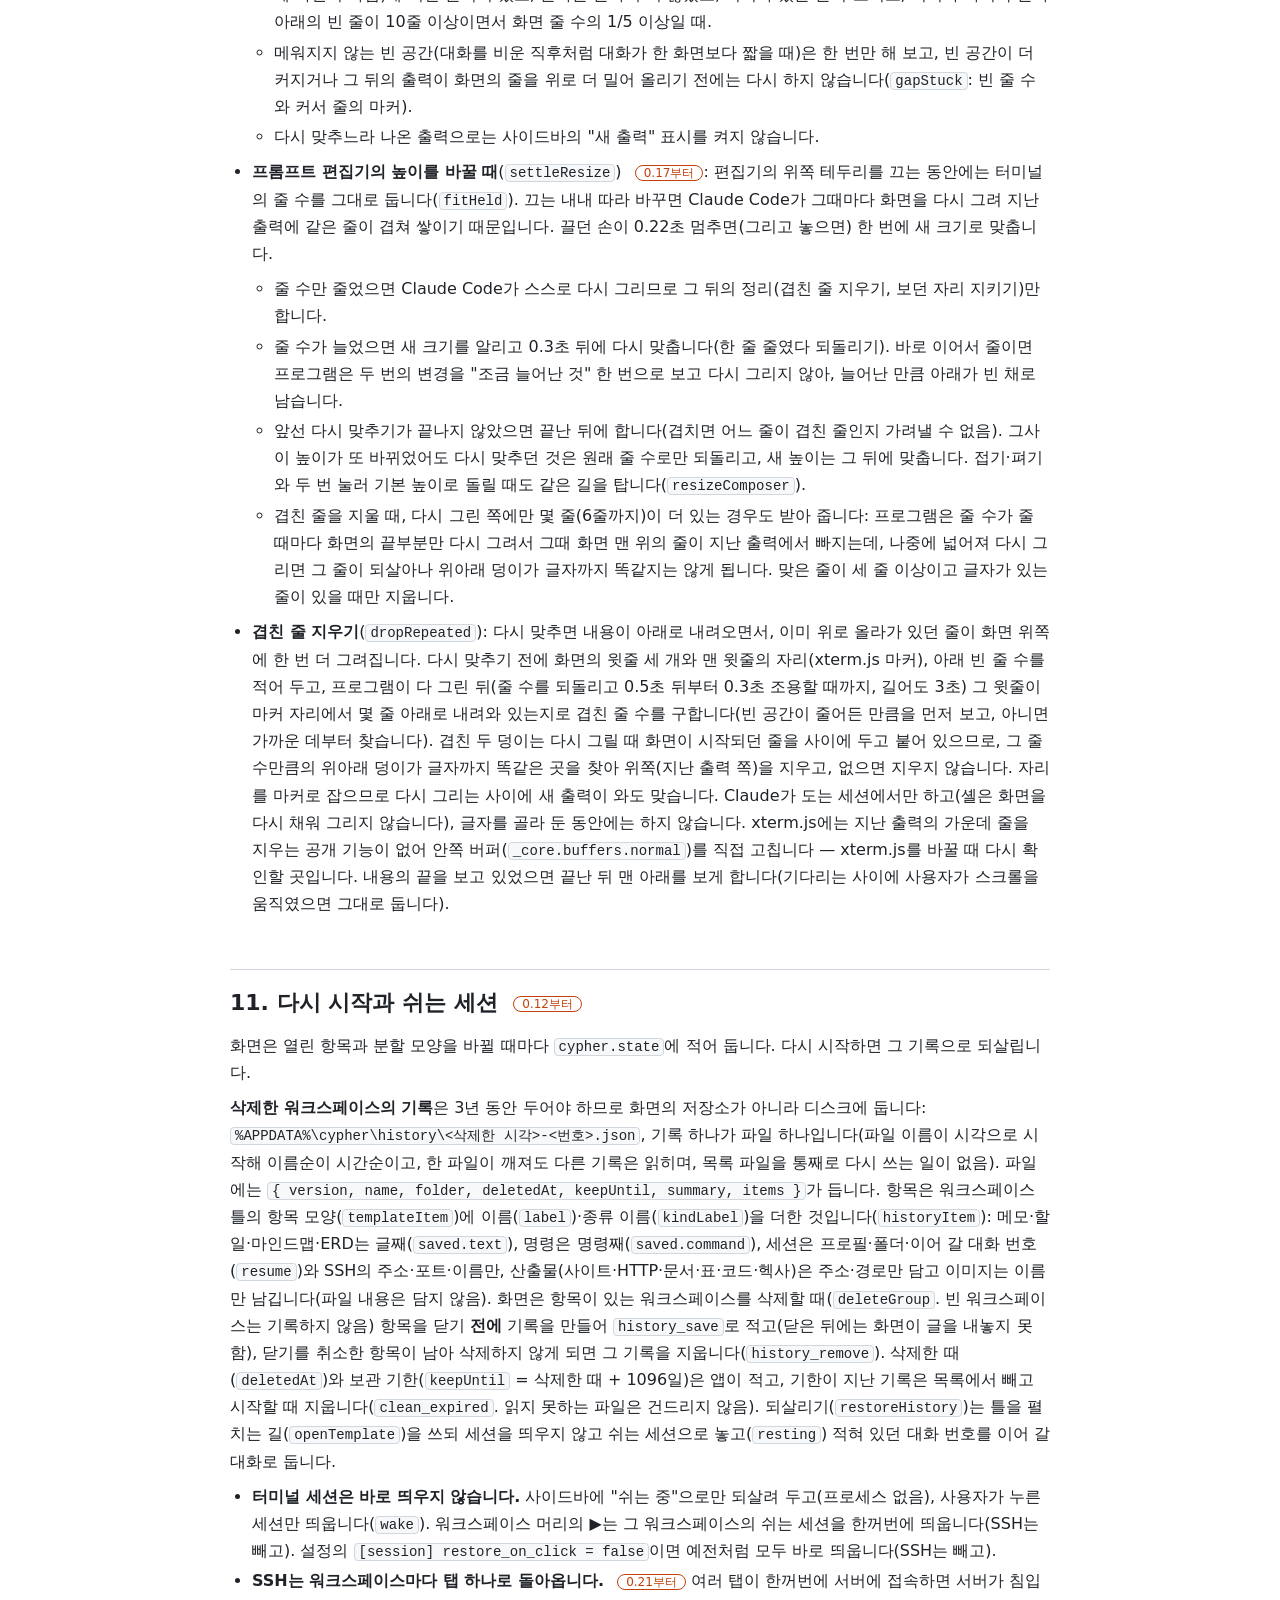
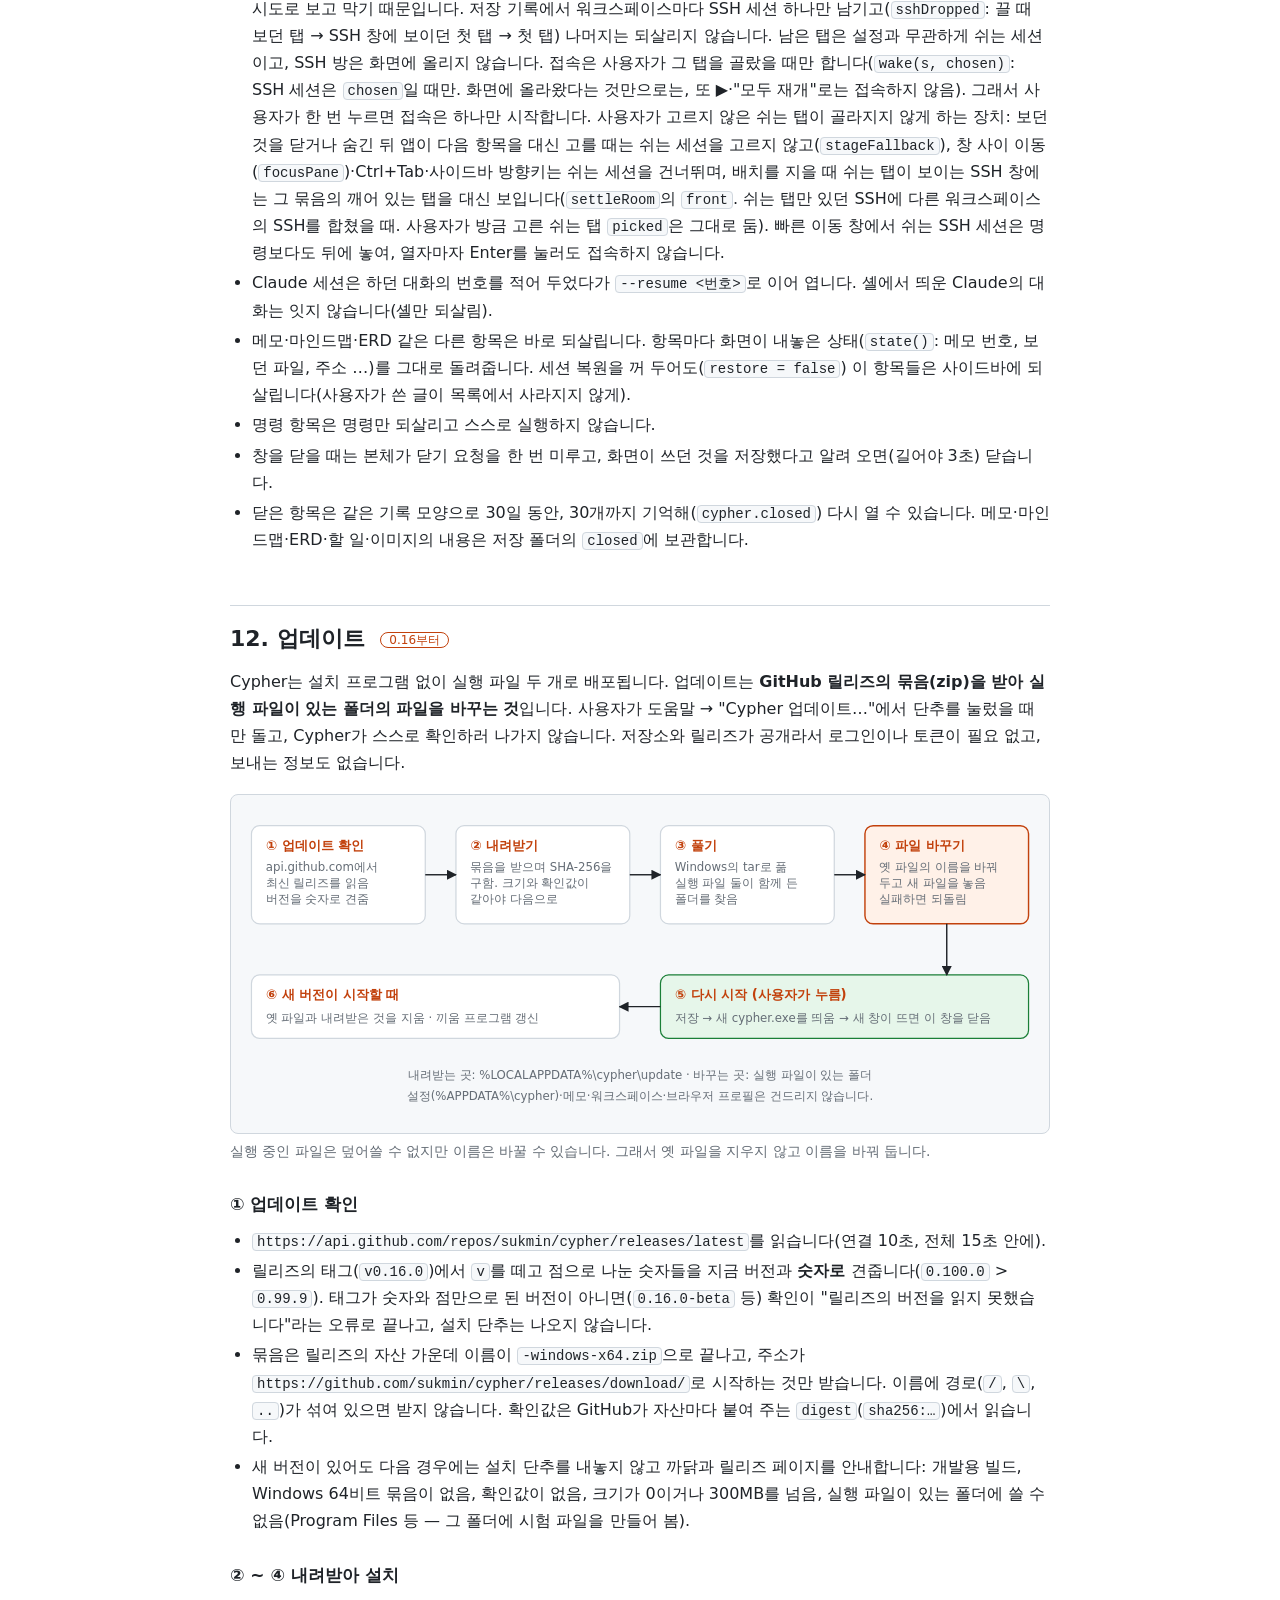
==== commit bff1586c: "0.24.0: 만든 파일 놓기에서 프로젝트의 산출물·소스는 놓지 않고, 지워진 파일의 항목은 걷음 바뀐 점 - Claude 세션이 만든 파일을 사이드바에 놓을 때 git이 무시하는" ====
--- a/docs/architecture.html
+++ b/docs/architecture.html
@@ -424,6 +424,13 @@
   <li>한 세션에서 같은 파일은 한 번만 놓고, 그 워크스페이스의 문서·표·메모·HTTP·사이트 항목이 이미 보여 주는 파일은 놓지 않습니다. 한 요청에 8개까지 놓고, 넘치면 한 번 알립니다.</li>
   <li>숨김 폴더·빌드 폴더(<code>.git</code>, <code>node_modules</code>, <code>target</code> 등)인지를 볼 때, 세션이 일하는 폴더 안의 파일은 그 폴더 아래 부분만 보고(프로젝트 자체가 <code>D:\build</code> 같은 곳에 있어도 놓임) 밖의 파일은 경로 전체를 봅니다. 요청 파일 자리인 <code>.cypher\http</code>는 예외로 놓습니다.</li>
   <li>임시 폴더와 Claude·Cypher의 설정·데이터 폴더, 네트워크 경로에 만든 파일은 놓지 않습니다.</li>
+  <li><b>프로젝트의 산출물과 소스는 놓지 않기</b> <span class="new">0.24부터</span>: <code>created_final</code>이 최종 파일을 가릴 때 두 가지를 더 봅니다(빌드 도구에는 손대지 않고, 놓을지 말지만 정함).
+    <ul>
+      <li><b>git이 무시하는 파일</b>: 파일이 든 폴더마다 <code>git check-ignore</code>를 한 번 불러(보기만 하는 명령) 걸리는 것은 놓지 않습니다. 프로젝트가 스스로 "저장소에 두지 않는 산출물"이라고 적어 둔 것이므로, 빌드 폴더의 이름이 무엇이든(<code>out</code>, <code>bin</code>, <code>generated</code>, 따로 정한 출력 폴더) 가려집니다. 저장소가 아니거나 git이 없거나 git이 그 저장소를 믿지 않으면(소유자가 다른 저장소) 가리지 않습니다. 요청 파일 자리(<code>.cypher\http</code>)는 묻지 않습니다. 세션 폴더 안의 파일은 그 파일이 속한 저장소의 뿌리(<code>git rev-parse --show-toplevel</code>)를 보고 규칙을 쓸지 정합니다: 뿌리가 세션 폴더이거나 그 안이면 이 프로젝트의 저장소이므로 그대로 쓰고, 뿌리가 세션 폴더보다 위인데 세션 폴더 자체가 그 저장소에서 무시되는 곳이면(위쪽 저장소가 무시하는 폴더 안의 프로젝트, 홈 폴더를 <code>*</code>로 무시하는 저장소 아래의 폴더) 그 규칙은 이 프로젝트의 산출물을 가리는 것이 아니므로 쓰지 않습니다.</li>
+      <li><b>소스 폴더의 파일</b>: 파일에서 위로 올라가며 처음 만나는 프로젝트 파일(<code>Cargo.toml</code>, <code>pom.xml</code>, <code>build.gradle</code>·<code>build.gradle.kts</code>)이 있는 폴더를 그 프로젝트(모듈)의 뿌리로 보고, 그 바로 아래의 소스 폴더(Cargo: <code>src</code>·<code>tests</code>·<code>benches</code>·<code>examples</code>, Maven·Gradle: <code>src</code>)에 든 파일은 놓지 않습니다. Maven·Gradle은 빌드 파일 없이 뿌리의 설정만으로 꾸린 하위 프로젝트가 있어, 뿌리 아래 어디든 표준 소스 자리(<code>…/src/main/…</code>, <code>…/src/test/…</code>)에 든 파일도 칩니다. 템플릿 HTML이나 시험 자료 CSV는 프로그램의 일부이지 볼 결과물이 아니기 때문입니다. 세션이 일하는 폴더 위로는 올라가지 않습니다. 설정이 <code>show_created = "all"</code>(코드 파일도 놓기)이면 이 규칙은 쓰지 않습니다.</li>
+    </ul>
+  </li>
+  <li><b>지워진 파일의 항목 걷기</b> <span class="new">0.24부터</span>: "최종"은 응답 하나 단위로만 알 수 있어서, 앞선 응답에서 만든 작업 메모를 뒤 응답에서 지우면 항목만 남았습니다. 그래서 놓아 준 항목과 그 파일을 세션에 적어 두고(<code>autoPlaced</code>), 응답이 끝날 때마다 그 파일이 아직 있는지 물어(<code>created_gone</code>) 없어진 것의 항목을 걷고 알림 기록에 적습니다(<code>sweepPlaced</code>). 그 파일을 읽어 보여 주는 항목(문서·표·HTML을 연 사이트)만 걷습니다: 이미지 항목은 그림을 저장소로 가져와 두어 원본 없이도 보이므로 둡니다. 사용자가 이름·색·북마크를 붙였거나 다른 워크스페이스로 옮겼거나 지금 화면에 띄워 둔(또는 마지막에 보던) 항목, 다른 것을 보게 된 항목은 건드리지 않습니다. 화면에 없는 항목만 걷고 나란히 보기의 배치를 다시 짓지 않으므로(<code>closeSession</code>의 <code>still</code>), 보던 창의 초점과 스크롤 자리는 그대로입니다. 파일은 없는데 그 드라이브의 뿌리는 보일 때만 없어진 것으로 칩니다: Windows는 드라이브가 빠졌을 때도 "찾을 수 없음"이라고 답하므로, 외장 디스크를 뽑았거나 네트워크 드라이브가 끊긴 것을 지워진 것으로 보지 않게 뿌리를 함께 봅니다. 걷는 일이 실패해도 그 응답에서 만든 파일은 놓습니다. 적어 둔 것은 메모리에만 있어, Cypher를 다시 켜기 전에 놓은 항목은 걷지 않습니다.</li>
 </ul>
 
 <h3>고쳐 쓴 파일은 보여 주던 항목이 새로 읽는다</h3>
@@ -640,7 +647,7 @@
 <ul>
   <li><b>세 부분</b>: <code>cypher-core/src/s3.rs</code>는 네트워크 없이 시험할 수 있는 핵심입니다(요청 주소, AWS Signature V4·예전 V2 서명, 응답 XML 읽기). 서명은 AWS 문서의 예시 값으로 시험합니다. <code>cypher-app/src/s3.rs</code>가 요청을 보내고(ureq) 명령과 작업을 맡고, <code>s3_vault.rs</code>가 접속 정보를 저장합니다.</li>
   <li><b>주소와 서명이 어긋나지 않게</b>: 키는 RFC 3986대로 엄격하게 %XX로 적고, 그 글을 서명과 실제 요청에 똑같이 씁니다(보내는 쪽의 주소 해석기를 거쳐도 글자가 바뀌지 않는 것을 시험으로 확인). 키의 한 마디가 <code>.</code>·<code>..</code>이면 주소 규칙이 다른 객체를 가리키게 풀어 버리므로 요청을 만들지 않습니다.</li>
-  <li><b>접속 정보 금고</b>(<code>%APPDATA%\cypher\s3\connections.json</code>): 저장소 주소·지역·옵션과 암호화한 키. 키는 (고르면) 잠금 암호에서 끌어낸 키(PBKDF2-HMAC-SHA256 60만 번)로 AES-256-GCM 암호화하고, 늘 Windows 계정 잠금(DPAPI)으로 한 번 더 감쌉니다(잠금 암호는 8자 이상만 받음). 덧붙임 값을 접속 정보의 번호에 묶어, 다른 접속 정보의 덩어리를 옮겨 붙여도 풀리지 않습니다. 화면에는 키를 돌려주지 않습니다: 화면은 저장할 때 한 번 넘기고, 접속하면 앱이 키를 풀어 접속 번호(<code>handle</code>)만 돌려줍니다. 접속을 끊거나 항목을 닫으면 앱이 풀어 둔 키를 지웁니다.</li>
+  <li><b>접속 정보 금고</b>(<code>%APPDATA%\cypher\s3\connections.json</code>): 저장소 주소·옵션과 암호화한 키(서명에 넣는 지역은 사용자에게 묻지 않고 저장할 때 주소를 보고 정해 함께 적음: Ncloud Storage는 <code>kr</code>, 그 밖에는 <code>us-east-1</code>). 키는 (고르면) 잠금 암호에서 끌어낸 키(PBKDF2-HMAC-SHA256 60만 번)로 AES-256-GCM 암호화하고, 늘 Windows 계정 잠금(DPAPI)으로 한 번 더 감쌉니다(잠금 암호는 8자 이상만 받음). 덧붙임 값을 접속 정보의 번호에 묶어, 다른 접속 정보의 덩어리를 옮겨 붙여도 풀리지 않습니다. 화면에는 키를 돌려주지 않습니다: 화면은 저장할 때 한 번 넘기고, 접속하면 앱이 키를 풀어 접속 번호(<code>handle</code>)만 돌려줍니다. 접속을 끊거나 항목을 닫으면 앱이 풀어 둔 키를 지웁니다.</li>
   <li><b>접속은 요청을 보내지 않습니다</b>: <code>s3_connect</code>는 키를 풀어 메모리에 둘 뿐이고, 목록은 화면이 달라고 할 때 읽습니다. 항목을 되살릴 때 화면이 하는 일은 금고의 목록(이 PC의 파일)을 읽는 것뿐이라, 다시 켠 뒤에는 [접속]을 누르기 전까지 저장소에 아무것도 보내지 않습니다.</li>
   <li><b>목록</b>: <code>ListObjectsV2</code>를 <code>delimiter=/</code>로 불러 그 층만, 한 번에 500개씩 읽습니다. 화면은 폴더마다 읽은 목록을 기억해 두고(60곳까지), 요청은 한 번에 하나만 보냅니다(읽는 중에 다른 곳으로 가면 그 요청이 끝난 뒤 지금 있는 곳을 읽음). 저장소마다 받는 선택 사항이 달라서, 요청이 "모르는 인자"로 거절되면 <code>encoding-type</code>, <code>delimiter</code>를 차례로 빼고 다시 물어 통한 모양을 그 접속 동안 기억합니다(많아야 두 번). 구분자로 묶어 주지 않는 저장소의 답은 앱이 폴더 모양으로 묶고, 한 쪽의 마지막 객체가 폴더 안의 것이었으면 다음 쪽은 <code>start-after</code>로 그 폴더를 통째로 건너뜁니다. V2를 모르는 저장소(이어 읽기 표 없이 답함)는 <code>marker</code>로 이어 읽습니다.</li>
   <li><b>작업</b>(올리기·내려받기·지우기·복사·옮기기·이름 바꾸기): 명령은 작업 번호만 돌려주고, 따로 도는 줄에서 요청을 하나씩 차례로 보내며 진행을 <code>s3-job</code> 알림으로 알립니다. 폴더째 하는 일만 그 아래를 1,000개씩 이어 읽습니다. 놓일 자리에 이미 있는 것이 있으면(낱개 50개까지는 하나씩 물어보고, 그보다 많으면 그 폴더의 목록으로 견줌) 멈추고 화면에 물은 뒤 답(덮어쓰기·건너뛰기·취소)을 기다립니다. 연달아 세 번 실패하면 멈추고, 실패한 요청을 스스로 되풀이하지 않습니다. 겹침을 견주는 목록은 값어치가 있을 때까지만 읽습니다(놓일 자리에 객체가 훨씬 많으면 그만두고 남은 것을 하나씩 물어, 요청 수가 다루는 객체 수를 넘지 않게 함). 스스로 이어 읽는 목록은 저장소가 같은 쪽을 되풀이해 주거나 물은 앞머리 아래가 아닌 키를 돌려주면 멈춥니다.</li>
@@ -651,6 +658,7 @@
   <li><b>여러 객체 지우기</b>는 <code>POST ?delete</code>(1,000개씩, <code>Content-MD5</code>)로 하고, 이 요청을 모르는 저장소로 드러나면 하나씩 지웁니다.</li>
   <li><b>내려받기</b>: 키를 Windows의 파일 이름으로 다듬어 고른 폴더 아래에만 놓습니다. <code>.cypher-part</code>라는 이름으로 다 받은 뒤 제 이름으로 바꿉니다.</li>
   <li><b>인증서</b>: 공개 인증 기관에 Windows의 루트 저장소(사내 인증 기관)를 더해 확인합니다. "인증서 확인 안 함"은 접속 정보마다 켰을 때만 씁니다.</li>
+  <li><b>요청 이력</b> <span class="new">0.23부터</span>: 저장소로 가는 요청은 모두 한 곳(<code>Client::send_on</code>)을 지나므로, 거기서 접속마다 최근 100건을 메모리에 적어 둡니다(주소, 보낸 헤더, 상태, 받은 헤더, 걸린 시간, 닿지 못한 까닭). 적을 때 <code>cypher_core::s3::mask_header</code>가 민감한 값을 가립니다: <code>Authorization</code>의 서명은 통째로, 접근 키는 앞 네 글자만 남기고, 토큰·쿠키·고객 암호화 키 같은 헤더는 값을 통째로 <code>****</code>로 바꿉니다. 그래서 원래 값은 이력에도, 화면에도 가지 않습니다. 본문은 저장소에 시키는 XML(여러 개 지우기, 나눠 올리기 맺기)과 실패한 답만 앞 4KB까지 적고, 객체의 내용과 목록 같은 성공한 답은 적지 않습니다. 파일로 남기지 않으며 접속을 끊으면 앱에서 사라집니다(화면이 끊기 직전의 것을 받아 두어, 다시 접속하기 전까지 볼 수 있음). 화면의 [요청 이력]은 <code>s3_history</code>로 이것을 읽고 [지우기]는 <code>s3_history_clear</code>로 비울 뿐(차례 번호는 이어 셈), 저장소에 요청을 보내지 않습니다.</li>
   <li><b>시험</b>: 앱의 시험은 이 컴퓨터의 포트에 가짜 저장소(<code>s3_fake.rs</code>)를 띄워 돌립니다. 가짜 저장소는 받은 요청의 서명을 저장소처럼 다시 계산해 견주므로, 서명에 넣은 주소·헤더와 실제로 보낸 것이 다르면 시험이 실패합니다.</li>
 </ul>
 
